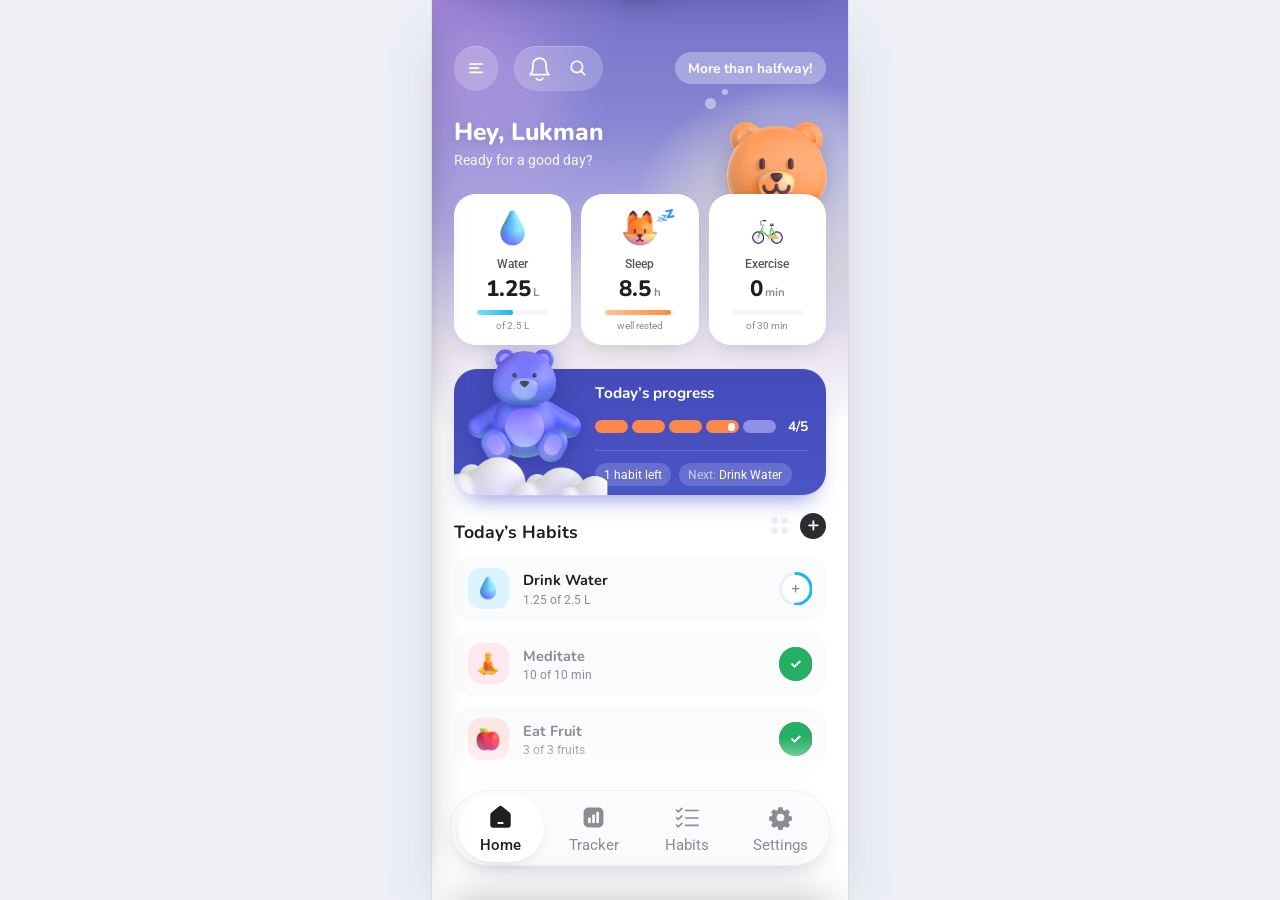
==== index.html @ b67305cb "Make the whole app functional with saved data - Persist habits, daily logs, sleep, chat and settings" ====
<!doctype html>
<html lang="en">
<head>
<meta charset="utf-8">
<meta name="viewport" content="width=device-width, initial-scale=1, viewport-fit=cover">
<meta name="theme-color" content="#7372c8">
<title>Habie</title>
<link rel="icon" href="assets/3d/seedling.png">
<link rel="preconnect" href="https://fonts.googleapis.com">
<link rel="preconnect" href="https://fonts.gstatic.com" crossorigin>
<link href="https://fonts.googleapis.com/css2?family=Nunito:wght@500;600;700;800;900&family=Roboto:wght@400;500&display=swap" rel="stylesheet">
<link rel="stylesheet" href="styles.css">
</head>
<body>
<div class="app" id="app">
<div class="stage" id="stage">

  <!-- ===================== Home ===================== -->
  <section class="screen screen-home" data-route="home" aria-label="Home">
    <div class="scroll"><div class="content flow">
      <div class="hero-bg"><span class="blob b1"></span><span class="blob b2"></span><span class="blob b3"></span></div>
      <header class="topbar">
        <div class="topbar-left">
          <button class="glass-btn round" data-action="drawer" aria-label="Menu">
            <svg width="24" height="24" viewBox="0 0 24 24" stroke="#fff" stroke-width="2.2" stroke-linecap="round"><path d="M4 6.5h16M4 12h11M4 17.5h16"/></svg>
          </button>
          <div class="glass-btn duo">
            <button data-action="notifications" aria-label="Reminders">
              <svg width="30" height="32" viewBox="6 5.5 20 22.5" fill="none" stroke="#fff" stroke-width="1.6" stroke-linecap="round" stroke-linejoin="round"><path d="M7.5 22.5h17c-1.6-1.6-2.4-3.3-2.4-6.3v-2.7a6.1 6.1 0 0 0-12.2 0v2.7c0 3-.8 4.7-2.4 6.3zM13 26c.7 1 1.8 1.6 3 1.6s2.3-.6 3-1.6"/></svg>
              <span class="bell-dot" id="bell-dot"></span>
            </button>
            <button data-action="search" aria-label="Search habits">
              <svg width="26" height="26" viewBox="0 0 28 28" fill="none" stroke="#fff" stroke-width="2.3" stroke-linecap="round"><circle cx="12.5" cy="12.5" r="8"/><path d="m18.5 18.5 5 5"/></svg>
            </button>
          </div>
        </div>
        <a class="bubble" href="#chat" id="home-bubble">Let’s start small!</a>
      </header>
      <a class="home-buddy" href="#chat" aria-label="Chat with your buddy"><span class="bubble-dot d1"></span><span class="bubble-dot d2"></span><img data-buddy-img src="assets/3d/bear-orange.png" alt=""></a>
      <div class="greet-wrap reveal">
        <h2 class="greet" id="greet">Hey, Lukman</h2>
        <p class="greet-sub" id="greet-sub">Ready for a good day?</p>
      </div>

      <div class="stats reveal">
        <button class="stat" data-action="open-water">
          <img class="st-ic" src="assets/3d/droplet.png" alt="">
          <span class="st-l">Water</span>
          <span class="st-v"><b id="st-water">0</b><small>L</small></span>
          <span class="st-meter"><i id="st-water-bar"></i></span>
          <span class="st-u" id="st-water-goal">of 2.5 L</span>
        </button>
        <button class="stat" data-action="sleep">
          <img class="st-ic" src="assets/3d/fox.png" alt=""><img class="st-zzz" src="assets/3d/zzz.png" alt="">
          <span class="st-l">Sleep</span>
          <span class="st-v"><b id="st-sleep">0</b><small>h</small></span>
          <span class="st-meter sleep"><i id="st-sleep-bar"></i></span>
          <span class="st-u" id="st-sleep-sub">last night</span>
        </button>
        <button class="stat" data-action="open-workout">
          <img class="st-ic bike" src="assets/3d/bicycle-green.png" alt="">
          <span class="st-l">Exercise</span>
          <span class="st-v"><b id="st-ex">0</b><small>min</small></span>
          <span class="st-meter ex"><i id="st-ex-bar"></i></span>
          <span class="st-u" id="st-ex-sub">of 30 min</span>
        </button>
      </div>

      <a class="progress-card reveal" href="#habits">
        <span class="pc-art"><img class="pc-bear" src="assets/3d/bear-purple.png" alt=""><img class="pc-cloud c1" src="assets/3d/cloud.png" alt=""><img class="pc-cloud c2" src="assets/3d/cloud.png" alt=""><img class="pc-cloud c3" src="assets/3d/cloud.png" alt=""></span>
        <span class="pc-body">
          <span class="pc-title">Today’s progress</span>
          <span class="pc-bar" id="pc-bar"></span>
          <span class="pc-line"></span>
          <span class="pc-chips"><span id="pc-left"></span><span id="pc-next"></span></span>
        </span>
      </a>

      <div class="sec-row reveal">
        <h3 class="sec">Today’s Habits</h3>
        <div class="sec-actions">
          <a class="grid-ic" href="#habits" aria-label="All habits"><i></i><i></i><i></i><i></i></a>
          <a class="plus-ic" href="#new" aria-label="New habit"><svg width="14" height="14" viewBox="0 0 14 14" stroke="#fff" stroke-width="2.4" stroke-linecap="round"><path d="M7 1.5v11M1.5 7h11"/></svg></a>
        </div>
      </div>
      <div class="home-list" id="home-list"></div>
    </div></div>
    <div class="fade-bottom"></div>
  </section>

  <!-- ===================== Tracker ===================== -->
  <section class="screen screen-tracker" data-route="tracker" aria-label="Tracker">
    <div class="scroll"><div class="content flow">
      <div class="hero-bg"><span class="blob b1"></span><span class="blob b2"></span></div>
      <header class="topbar">
        <h2 class="top-title">My Habits Tracker</h2>
        <div class="glass-btn duo">
          <button data-action="sort" aria-label="Change sort order"><svg width="28" height="28" viewBox="0 0 28 28" fill="none" stroke="#fff" stroke-width="2" stroke-linecap="round" stroke-linejoin="round"><path d="M3 7h18M3 13h12M3 19h8M15.5 19.5l3 3 6-6.5"/></svg></button>
          <button data-action="share" aria-label="Share progress"><svg width="26" height="26" viewBox="0 0 26 26" fill="none" stroke="#fff" stroke-width="2"><circle cx="19" cy="5.5" r="3"/><circle cx="6.5" cy="13" r="3"/><circle cx="19" cy="20.5" r="3"/><path d="m9.2 11.5 7.1-4.4M9.2 14.5l7.1 4.4"/></svg></button>
        </div>
      </header>

      <div class="card streak-card reveal">
        <span class="arc a1"></span><span class="arc a2"></span>
        <span class="sk-glow"></span>
        <img class="sk-fire" src="assets/3d/fire-pink.png" alt="">
        <img class="sk-bear" src="assets/3d/bear-purple.png" alt="">
        <div class="sk-title" id="sk-title"></div>
        <div class="sk-sub" id="sk-sub"></div>
        <div class="sk-week" id="sk-week"></div>
        <div class="sk-foot" id="sk-foot"></div>
      </div>

      <div class="minis reveal">
        <button class="card mini" data-action="sleep">
          <span class="mini-t">Sleep time <svg width="10" height="16" viewBox="0 0 10 16" fill="none" stroke="currentColor" stroke-width="1.8" stroke-linecap="round" stroke-linejoin="round"><path d="m2.5 2.5 5 5.5-5 5.5"/></svg></span>
          <span class="bars" id="sleep-bars"></span>
          <span class="mini-s" id="sleep-avg"></span>
        </button>
        <a class="card mini" href="#habits">
          <span class="grid-ic"><i></i><i></i><i></i><i></i></span>
          <span class="ring-wrap">
            <svg class="ring" width="84" height="84" viewBox="0 0 84 84"><circle cx="42" cy="42" r="35" fill="none" class="ring-track" stroke-width="8"/><circle id="wk-ring" cx="42" cy="42" r="35" fill="none" stroke="#22ae63" stroke-width="8" stroke-linecap="round" stroke-dasharray="0 220" transform="rotate(-90 42 42)"/></svg>
            <b id="wk-pct">0%</b>
          </span>
          <span class="mini-t2">This week</span>
          <span class="mini-s" id="wk-sub"></span>
        </a>
      </div>

      <div class="sec-row reveal"><h3 class="sec">Last 7 days</h3><span class="see" id="tr-sort-label"></span></div>
      <div class="tr-list" id="tr-list"></div>
    </div></div>
    <div class="fade-bottom"></div>
  </section>

  <!-- ===================== Habits ===================== -->
  <section class="screen screen-habits" data-route="habits" aria-label="Habits">
    <div class="scroll"><div class="content flow">
      <div class="hero-bg"><span class="blob b1"></span><span class="blob b2"></span></div>
      <header class="topbar">
        <div><h2 class="top-title">My Habits</h2><p class="top-sub" id="habits-date"></p></div>
        <a class="glass-btn round" href="#new" aria-label="New habit"><svg width="22" height="22" viewBox="0 0 22 22" stroke="#fff" stroke-width="2.6" stroke-linecap="round"><path d="M11 3v16M3 11h16"/></svg></a>
      </header>
      <div class="week-strip reveal" id="week-strip"></div>

      <div class="card garden reveal">
        <div class="garden-ring-wrap">
          <span class="garden-glow"></span>
          <svg id="garden-ring" viewBox="0 0 300 300" width="300" height="300" aria-hidden="true"></svg>
          <div id="garden-orbit" class="garden-orbit"></div>
          <img id="garden-plant" class="garden-plant" src="assets/3d/potted-plant.png" alt="Your habit garden">
        </div>
        <div class="garden-info">
          <span class="garden-label"><img src="assets/3d/sparkles.png" alt="">Habit garden</span>
          <div class="garden-count" id="garden-count"></div>
          <p class="garden-msg" id="garden-msg"></p>
          <button class="garden-link" id="back-today" data-action="back-today" hidden>Back to today</button>
          <a class="garden-link" id="garden-insights" href="#tracker">See insights <svg width="8" height="12" viewBox="0 0 8 12" fill="none" stroke="currentColor" stroke-width="2" stroke-linecap="round" stroke-linejoin="round"><path d="m2 2 4 4-4 4"/></svg></a>
        </div>
      </div>

      <div class="filters reveal">
        <button class="filter on" data-filter="all"><img src="assets/3d/sparkles.png" alt="">All</button>
        <button class="filter" data-filter="morning"><img src="assets/3d/sunrise.png" alt="">Morning</button>
        <button class="filter" data-filter="afternoon"><img src="assets/3d/sun.png" alt="">Afternoon</button>
        <button class="filter" data-filter="evening"><img src="assets/3d/crescent-moon.png" alt="">Evening</button>
      </div>
      <div class="habit-grid" id="habit-grid"></div>
    </div></div>
    <div class="fade-bottom"></div>
  </section>

  <!-- ===================== Settings ===================== -->
  <section class="screen screen-settings" data-route="settings" aria-label="Settings">
    <div class="scroll"><div class="content flow">
      <div class="hero-bg"><span class="blob b1"></span><span class="blob b2"></span></div>
      <header class="topbar">
        <h2 class="top-title">Settings</h2>
        <button class="glass-btn round" data-action="invite" aria-label="Share Habie"><svg width="24" height="24" viewBox="0 0 26 26" fill="none" stroke="#fff" stroke-width="2"><circle cx="19" cy="5.5" r="3"/><circle cx="6.5" cy="13" r="3"/><circle cx="19" cy="20.5" r="3"/><path d="m9.2 11.5 7.1-4.4M9.2 14.5l7.1 4.4"/></svg></button>
      </header>

      <div class="card profile reveal">
        <div class="avatar">
          <svg class="avatar-ring" width="132" height="132" viewBox="0 0 132 132"><circle cx="66" cy="66" r="60" fill="none" class="ring-track" stroke-width="7"/><circle id="xp-ring" cx="66" cy="66" r="60" fill="none" stroke="url(#xpG)" stroke-width="7" stroke-linecap="round" stroke-dasharray="0 377" transform="rotate(-90 66 66)"/><defs><linearGradient id="xpG" x1="0" y1="0" x2="1" y2="1"><stop offset="0" class="xp-stop1"/><stop offset="1" class="xp-stop2"/></linearGradient></defs></svg>
          <span class="avatar-bg"><img src="assets/3d/man.png" alt=""></span>
          <span class="lvl" id="p-level">Lv 1</span>
        </div>
        <div class="p-info">
          <label class="p-name-wrap"><input id="p-name" class="p-name" maxlength="16" aria-label="Your name"><svg width="16" height="16" viewBox="0 0 24 24" fill="none" stroke="currentColor" stroke-width="2.2" stroke-linecap="round" stroke-linejoin="round"><path d="M4 20h4L19 9l-4-4L4 16z"/></svg></label>
          <p class="p-title"><img src="assets/3d/crown.png" alt=""><span id="p-title">Habit Hero</span></p>
          <div class="xp"><i id="xp-bar"></i></div>
          <span class="xp-l"><img src="assets/3d/glowing-star.png" alt=""><span id="xp-label"></span></span>
        </div>
        <div class="p-stats">
          <div><img src="assets/3d/fire.png" alt=""><b id="p-streak">0</b><span>Day streak</span></div>
          <div><img src="assets/3d/check-mark-button.png" alt=""><b id="p-done">0</b><span>Habits done</span></div>
          <div><img src="assets/3d/trophy.png" alt=""><b id="p-badges">0</b><span>Badges</span></div>
        </div>
      </div>

      <div class="sec-row reveal"><h3 class="sec">Badges</h3><span class="see" id="badge-count"></span></div>
      <div class="badges reveal" id="badges"></div>

      <div class="sec-row reveal"><h3 class="sec">Your buddy</h3><span class="see buddy-name" data-buddy-name>Nino</span></div>
      <div class="buddies reveal" id="buddies"></div>

      <h3 class="sec reveal">Preferences</h3>
      <div class="prefs reveal">
        <div class="pref"><span class="pref-ic" style="--pc:#fb8c3c"><img src="assets/3d/alarm-clock.png" alt=""></span><b>Reminders</b><span id="pref-reminders-sub">Off</span><button class="switch" data-setting="reminders" aria-label="Reminders"></button></div>
        <div class="pref"><span class="pref-ic" style="--pc:#18b7f2"><img src="assets/3d/speaker-high-volume.png" alt=""></span><b>Sounds</b><span>Little chimes</span><button class="switch" data-setting="sounds" aria-label="Sounds"></button></div>
        <div class="pref"><span class="pref-ic" style="--pc:#7b6cf6"><img src="assets/3d/crescent-moon.png" alt=""></span><b>Dark mode</b><span id="pref-dark-sub">Off</span><button class="switch" data-setting="dark" aria-label="Dark mode"></button></div>
        <div class="pref"><span class="pref-ic" style="--pc:#e9b200"><img src="assets/3d/high-voltage.png" alt=""></span><b>Focus mode</b><span>Hide finished</span><button class="switch" data-setting="focus" aria-label="Focus mode"></button></div>
        <div class="pref wide">
          <span class="pref-ic" style="--pc:#f0679b"><img src="assets/3d/artist-palette.png" alt=""></span><b>Theme</b><span id="pref-theme-sub">Lavender</span>
          <div class="theme-sw">
            <button data-accent-pick="lavender" style="--sw:linear-gradient(135deg,#8f8fec,#4c55c6)" aria-label="Lavender"></button>
            <button data-accent-pick="peach" style="--sw:linear-gradient(135deg,#ffb37a,#f26b3a)" aria-label="Peach"></button>
            <button data-accent-pick="mint" style="--sw:linear-gradient(135deg,#7fe0a8,#1f9d63)" aria-label="Mint"></button>
            <button data-accent-pick="rose" style="--sw:linear-gradient(135deg,#ff9cc0,#e0508a)" aria-label="Rose"></button>
          </div>
        </div>
      </div>

      <div class="card list reveal">
        <button class="row" data-action="privacy"><span class="pref-ic" style="--pc:#22ae63"><img src="assets/3d/shield.png" alt=""></span><b>Your data</b><span class="row-v">Export · Reset</span><svg width="9" height="14" viewBox="0 0 10 16" fill="none" stroke="currentColor" stroke-width="2" stroke-linecap="round" stroke-linejoin="round"><path d="m2.5 2.5 5 5.5-5 5.5"/></svg></button>
        <button class="row" data-action="invite"><span class="pref-ic" style="--pc:#f0679b"><img src="assets/3d/wrapped-gift.png" alt=""></span><b>Invite friends</b><span class="row-v tag">Grow together</span><svg width="9" height="14" viewBox="0 0 10 16" fill="none" stroke="currentColor" stroke-width="2" stroke-linecap="round" stroke-linejoin="round"><path d="m2.5 2.5 5 5.5-5 5.5"/></svg></button>
        <a class="row" href="#chat"><span class="pref-ic" style="--pc:#fb8c3c"><img src="assets/3d/speech-balloon.png" alt=""></span><b>Talk to <span data-buddy-name>Nino</span></b><span class="row-v"></span><svg width="9" height="14" viewBox="0 0 10 16" fill="none" stroke="currentColor" stroke-width="2" stroke-linecap="round" stroke-linejoin="round"><path d="m2.5 2.5 5 5.5-5 5.5"/></svg></a>
      </div>
      <p class="foot"><img src="assets/3d/seedling.png" alt="">Habie 1.0 · one small habit at a time</p>
    </div></div>
    <div class="fade-bottom"></div>
  </section>

  <!-- ===================== Habit detail ===================== -->
  <section class="screen screen-habit" data-route="habit" aria-label="Habit details">
    <div class="scroll"><div class="content flow">
      <div class="d-header"><span class="d-bubble b1"></span><span class="d-bubble b2"></span><span class="d-bubble b3"></span></div>
      <header class="topbar">
        <a class="glass-btn round" href="#back" data-action="back" aria-label="Back"><svg width="22" height="22" viewBox="0 0 24 24" fill="none" stroke="#fff" stroke-width="2.4" stroke-linecap="round" stroke-linejoin="round"><path d="M15 5l-7 7 7 7"/></svg></a>
        <button class="glass-btn round" data-action="habit-menu" aria-label="Habit options"><svg width="22" height="22" viewBox="0 0 24 24" fill="#fff"><circle cx="5" cy="12" r="2.2"/><circle cx="12" cy="12" r="2.2"/><circle cx="19" cy="12" r="2.2"/></svg></button>
      </header>

      <div class="tank reveal" id="tank">
        <div class="tank-wave" id="d-wave"><span class="wave w1"></span><span class="wave w2"></span></div>
        <span class="rise r1"></span><span class="rise r2"></span><span class="rise r3"></span>
        <img class="tank-icon" id="d-icon" src="assets/3d/droplet.png" alt="">
        <span class="tank-pct" id="d-pct">0%</span>
      </div>
      <h1 class="d-name reveal" id="d-name"></h1>
      <div class="d-meta reveal"><span class="pill" id="d-time"></span><span class="pill" id="d-streak-pill"></span></div>

      <div class="card d-today reveal">
        <div class="card-head"><h3>Today</h3><span id="d-count"></span></div>
        <div class="units" id="d-units"></div>
        <div class="amounts" id="d-amounts"></div>
        <button class="d-log" id="d-log" data-action="log"></button>
      </div>

      <div class="d-stats reveal">
        <div class="stat-tile"><img src="assets/3d/fire.png" alt=""><b id="d-streak">0</b><span>day streak</span></div>
        <div class="stat-tile"><img src="assets/3d/trophy.png" alt=""><b id="d-best">0</b><span>best streak</span></div>
        <div class="stat-tile"><img src="assets/3d/chart-increasing.png" alt=""><b id="d-rate">0%</b><span>last 30 days</span></div>
      </div>

      <div class="card d-heat-card reveal">
        <div class="card-head"><h3 id="d-heat-title">History</h3><span class="legend">Less<i class="lv0"></i><i class="lv1"></i><i class="lv2"></i><i class="lv3"></i>More</span></div>
        <div class="heat-days"><span>M</span><span>T</span><span>W</span><span>T</span><span>F</span><span>S</span><span>S</span></div>
        <div class="heat" id="d-heat"></div>
      </div>

      <div class="card d-remind reveal">
        <span class="n-remind-ic"><img src="assets/3d/alarm-clock.png" alt=""></span>
        <div><b>Reminder</b><label class="time-field"><input type="time" id="d-remind-time" aria-label="Reminder time"></label></div>
        <button class="switch" id="d-remind-switch" data-action="detail-remind" aria-label="Reminder"></button>
      </div>

      <a class="buddy-card reveal" href="#chat">
        <p id="d-buddy-msg">You're great! Keep going, you're almost there!</p>
        <span class="buddy-btn"><img src="assets/3d/speech-balloon.png" alt="">Chat with <span data-buddy-name>Nino</span></span>
        <img class="buddy-cloud" src="assets/3d/cloud.png" alt="">
        <img class="buddy-pet" data-buddy-img src="assets/3d/bear-orange.png" alt="">
      </a>
    </div></div>
  </section>

  <!-- ===================== New / edit habit ===================== -->
  <section class="screen screen-new" data-route="new" aria-label="Habit editor">
    <div class="scroll"><div class="content flow">
      <div class="soft-header"></div>
      <header class="topbar">
        <a class="glass-btn round light" href="#back" data-action="back" aria-label="Close"><svg width="20" height="20" viewBox="0 0 20 20" stroke="currentColor" stroke-width="2.4" stroke-linecap="round"><path d="M4 4l12 12M16 4 4 16"/></svg></a>
        <h2 class="top-title dark" id="n-title">New Habit</h2>
        <span class="topbar-spacer"></span>
      </header>

      <div class="card n-preview reveal">
        <span class="n-blob"><img id="n-preview-icon" src="assets/3d/running-shoe.png" alt=""></span>
        <div class="n-preview-text">
          <input id="n-name" class="n-name" placeholder="Name your habit" maxlength="22" aria-label="Habit name">
          <p class="n-meta" id="n-preview-meta"></p>
        </div>
        <svg class="n-edit" width="22" height="22" viewBox="0 0 24 24" fill="none" stroke="currentColor" stroke-width="2" stroke-linecap="round" stroke-linejoin="round"><path d="M4 20h4L19 9l-4-4L4 16z"/></svg>
      </div>
      <div class="n-ideas reveal" id="n-ideas"></div>

      <h3 class="sec reveal">Pick an icon</h3>
      <div class="n-icons reveal" id="n-icons"></div>

      <h3 class="sec reveal">Colour</h3>
      <div class="n-colors reveal" id="n-colors"></div>

      <h3 class="sec reveal">Time of day</h3>
      <div class="n-times reveal" id="n-times">
        <button class="time-opt" data-time="morning"><img src="assets/3d/sunrise.png" alt=""><span>Morning</span></button>
        <button class="time-opt" data-time="afternoon"><img src="assets/3d/sun.png" alt=""><span>Afternoon</span></button>
        <button class="time-opt" data-time="evening"><img src="assets/3d/crescent-moon.png" alt=""><span>Evening</span></button>
      </div>

      <h3 class="sec reveal">Repeat</h3>
      <div class="n-days reveal" id="n-days"></div>

      <h3 class="sec reveal">Daily goal</h3>
      <div class="card n-goal reveal">
        <button class="step" data-step="-1" aria-label="Less"><svg width="20" height="20" viewBox="0 0 20 20" stroke="currentColor" stroke-width="2.6" stroke-linecap="round"><path d="M4 10h12"/></svg></button>
        <div class="goal-mid"><b id="n-goal"></b><span class="goal-pips" id="n-goal-pips"></span></div>
        <button class="step" data-step="1" aria-label="More"><svg width="20" height="20" viewBox="0 0 20 20" stroke="currentColor" stroke-width="2.6" stroke-linecap="round"><path d="M10 4v12M4 10h12"/></svg></button>
      </div>

      <div class="card n-remind reveal">
        <span class="n-remind-ic"><img src="assets/3d/alarm-clock.png" alt=""></span>
        <div><b>Reminder</b><label class="time-field"><input type="time" id="n-remind-time" value="08:00" aria-label="Reminder time"></label></div>
        <button class="switch" id="n-remind-switch" data-action="draft-remind" aria-label="Reminder"></button>
      </div>
      <button class="n-delete" id="n-delete" data-action="delete-habit" hidden><img src="assets/3d/wastebasket.png" alt="">Delete this habit</button>
    </div></div>
    <div class="fade-bottom"></div>
    <button class="cta" id="n-save" data-action="save-habit"><img src="assets/3d/seedling.png" alt=""><span id="n-save-label">Plant this habit</span></button>
  </section>

  <!-- ===================== Chat ===================== -->
  <section class="screen screen-chat" data-route="chat" aria-label="Chat">
    <div class="chat-top-tint"></div>
    <div class="chat-bottom-tint"></div>
    <header class="chat-top">
      <a class="glass-btn round light" href="#back" data-action="back" aria-label="Back"><svg width="22" height="22" viewBox="0 0 24 24" fill="none" stroke="currentColor" stroke-width="2.4" stroke-linecap="round" stroke-linejoin="round"><path d="M15 5l-7 7 7 7"/></svg></a>
      <div class="chat-who"><span class="chat-ava"><img data-buddy-img src="assets/3d/bear-orange.png" alt=""></span><div><b data-buddy-name>Nino</b><span><i></i>Your habit buddy</span></div></div>
      <button class="glass-btn round light" data-action="clear-chat" aria-label="New conversation"><svg width="22" height="22" viewBox="0 0 24 24" fill="none" stroke="currentColor" stroke-width="2.2" stroke-linecap="round" stroke-linejoin="round"><path d="M4 12a8 8 0 1 0 2.3-5.6M4 4v4h4"/></svg></button>
    </header>
    <div class="scroll chat-scroll"><div class="content chat-content">
      <div class="chat-hero">
        <div class="hero-art">
          <div class="hero-halftone"></div>
          <div class="hero-glow"></div>
          <div class="tcard tc-left"><img src="assets/3d/bicycle.png" alt=""></div>
          <div class="tcard tc-mid"><img src="assets/3d/open-book.png" alt=""></div>
          <div class="tcard tc-right"><img src="assets/3d/apple.png" alt=""></div>
          <span class="tdot" style="left:205px;top:150px;width:14px;height:14px"></span>
          <span class="tdot" style="left:196px;top:170px;width:9px;height:9px"></span>
          <span class="tdot" style="left:240px;top:140px;width:9px;height:9px"></span>
          <span class="tdot" style="left:335px;top:142px;width:12px;height:12px"></span>
          <span class="tdot" style="left:346px;top:160px;width:9px;height:9px"></span>
          <svg class="spark s1" width="14" height="14" viewBox="0 0 20 20"><path d="M10 0c1 6 4 9 10 10-6 1-9 4-10 10-1-6-4-9-10-10 6-1 9-4 10-10z" fill="#f8b84e"/></svg>
          <svg class="spark s2" width="18" height="18" viewBox="0 0 20 20"><path d="M10 0c1 6 4 9 10 10-6 1-9 4-10 10-1-6-4-9-10-10 6-1 9-4 10-10z" fill="#f8b84e"/></svg>
          <svg class="spark s3" width="18" height="18" viewBox="0 0 20 20"><path d="M10 0c1 6 4 9 10 10-6 1-9 4-10 10-1-6-4-9-10-10 6-1 9-4 10-10z" fill="#f8b84e"/></svg>
          <svg class="spark s4" width="10" height="10" viewBox="0 0 20 20"><path d="M10 0c1 6 4 9 10 10-6 1-9 4-10 10-1-6-4-9-10-10 6-1 9-4 10-10z" fill="#f8b84e"/></svg>
          <img class="hero-bear" data-buddy-img src="assets/3d/bear-orange.png" alt="">
        </div>
        <h1 class="chat-title">Hello, How<br>can I help you?</h1>
        <p class="chat-sub">Your little buddy for better<br>and a happier you</p>
      </div>
      <div class="msgs" id="msgs" aria-live="polite"></div>
    </div></div>
    <div class="chat-dock">
      <div class="chips" id="chat-chips">
        <button class="chip" data-say="tips"><span class="chip-ic"><img src="assets/3d/bulb.png" alt=""></span>Habit Tips</button>
        <button class="chip" data-say="goals"><span class="chip-ic"><img src="assets/3d/bullseye.png" alt=""></span>Set-up goals</button>
        <button class="chip" data-say="schedule"><span class="chip-ic"><img src="assets/3d/calendar.png" alt=""></span>Schedule</button>
        <button class="chip" data-say="progress"><span class="chip-ic"><img src="assets/3d/chart-increasing.png" alt=""></span>My progress</button>
      </div>
      <form class="ask" id="ask">
        <textarea id="ask-input" rows="2" placeholder="Ask anything ..." aria-label="Message"></textarea>
        <label class="ask-btn ask-clip" aria-label="Attach a photo"><input type="file" accept="image/*" data-attach hidden>
          <svg width="27" height="27" viewBox="0 0 24 24" fill="none" stroke="currentColor" stroke-width="1.7" stroke-linecap="round" stroke-linejoin="round"><path d="M20.5 11.5 12.4 19.6a5.2 5.2 0 0 1-7.4-7.4l8.6-8.6a3.5 3.5 0 0 1 4.9 4.9l-8.6 8.6a1.7 1.7 0 0 1-2.5-2.5l7.9-7.9"/></svg></label>
        <label class="ask-btn ask-cam" aria-label="Take a photo"><input type="file" accept="image/*" capture="environment" data-attach hidden>
          <svg width="27" height="27" viewBox="0 0 24 24" fill="none" stroke="currentColor" stroke-width="1.6" stroke-linejoin="round"><path d="M4 8.2c0-.9.7-1.6 1.6-1.6h2.1l1.4-2h5.8l1.4 2h2.1c.9 0 1.6.7 1.6 1.6v9.2c0 .9-.7 1.6-1.6 1.6H5.6c-.9 0-1.6-.7-1.6-1.6z"/><circle cx="12" cy="12.6" r="3.2"/></svg></label>
        <button class="ask-send" type="submit" aria-label="Send">
          <svg width="26" height="26" viewBox="0 0 26 26" fill="none" stroke="#fff" stroke-width="2.4" stroke-linecap="round" stroke-linejoin="round"><path d="M13 21V5M6 12l7-7 7 7"/></svg>
        </button>
      </form>
    </div>
  </section>

  <!-- ===================== Shared chrome ===================== -->
  <nav class="tabbar" aria-label="Main">
    <span class="tab-ind" aria-hidden="true"></span>
    <a class="tab" href="#home"><svg width="30" height="30" viewBox="0 0 30 30"><path d="M3.5 13.2c0-1.1.5-2.1 1.3-2.8l8-6.6a3.4 3.4 0 0 1 4.4 0l8 6.6c.8.7 1.3 1.7 1.3 2.8v11.3c0 1.7-1.3 3-3 3h-17c-1.7 0-3-1.3-3-3z" fill="currentColor"/><rect x="11.5" y="21" width="7" height="2.2" rx="1.1" class="tab-cut"/></svg>Home</a>
    <a class="tab" href="#tracker"><svg width="30" height="30" viewBox="0 0 30 30"><rect x="3" y="3" width="24" height="24" rx="6" fill="currentColor"/><rect x="8.5" y="15" width="3.2" height="7" rx="1.2" class="tab-cut"/><rect x="13.4" y="11.5" width="3.2" height="10.5" rx="1.2" class="tab-cut"/><rect x="18.3" y="8" width="3.2" height="14" rx="1.2" class="tab-cut"/></svg>Tracker</a>
    <a class="tab" href="#habits"><svg width="32" height="30" viewBox="0 0 32 30" fill="none" stroke="currentColor" stroke-width="1.9" stroke-linecap="round" stroke-linejoin="round"><path d="m3 6 2.2 2.2L9.5 4M3 15l2.2 2.2L9.5 13M3 24l2.2 2.2L9.5 22M14 6.5h15M14 15.5h15M14 24.5h15"/></svg>Habits</a>
    <a class="tab" href="#settings"><svg width="30" height="30" viewBox="0 0 30 30"><path fill="currentColor" fill-rule="evenodd" d="M12.6 2.5h4.8l.8 3.3 1.9.9 2.9-1.8 3.4 3.4-1.8 2.9.8 1.9 3.3.8v4.8l-3.3.8-.8 1.9 1.8 2.9-3.4 3.4-2.9-1.8-1.9.8-.8 3.3h-4.8l-.8-3.3-1.9-.8-2.9 1.8-3.4-3.4 1.8-2.9-.8-1.9-3.3-.8v-4.8l3.3-.8.8-1.9-1.8-2.9 3.4-3.4 2.9 1.8 1.9-.9zM15 10.4a4.6 4.6 0 1 0 0 9.2 4.6 4.6 0 0 0 0-9.2z"/></svg>Settings</a>
  </nav>

  <div class="scrim" id="scrim" data-action="close-overlays"></div>

  <aside class="drawer" id="drawer" aria-label="Menu">
    <div class="drawer-head">
      <span class="drawer-ava"><img src="assets/3d/man.png" alt=""></span>
      <div><b id="dr-name">Lukman</b><span id="dr-level">Level 1</span></div>
    </div>
    <nav class="drawer-nav">
      <a href="#home"><img src="assets/3d/house.png" alt="">Today</a>
      <a href="#tracker"><img src="assets/3d/bar-chart.png" alt="">Insights</a>
      <a href="#habits"><img src="assets/3d/potted-plant.png" alt="">My habits</a>
      <a href="#new"><img src="assets/3d/seedling.png" alt="">New habit</a>
      <a href="#chat"><img data-buddy-img src="assets/3d/bear-orange.png" alt="">Chat with <span data-buddy-name>Nino</span></a>
      <a href="#settings"><img src="assets/3d/gear.png" alt="">Settings</a>
    </nav>
    <div class="drawer-quote"><img src="assets/3d/sparkles.png" alt=""><p id="dr-quote"></p></div>
  </aside>

  <div class="search" id="search" role="dialog" aria-label="Search habits">
    <div class="search-bar">
      <svg width="24" height="24" viewBox="0 0 28 28" fill="none" stroke="currentColor" stroke-width="2.3" stroke-linecap="round"><circle cx="12.5" cy="12.5" r="8"/><path d="m18.5 18.5 5 5"/></svg>
      <input id="search-input" placeholder="Search your habits" autocomplete="off" aria-label="Search">
      <button data-action="close-overlays" class="search-cancel">Cancel</button>
    </div>
    <div class="search-results" id="search-results"></div>
  </div>

  <div class="sheet" id="sheet" role="dialog" aria-modal="true"><span class="grabber"></span><div class="sheet-body" id="sheet-body"></div></div>

  <div class="modal" id="modal" role="dialog" aria-modal="true"><div class="modal-card" id="modal-card"></div></div>

  <div class="fx" aria-hidden="true"></div>
  <div class="toast" role="status"><img id="toast-img" src="assets/3d/party-popper.png" alt=""><span class="toast-text"></span></div>
</div>
</div>
<script src="app.js"></script>
</body>
</html>
---- styles.css ----
/* Habie — mobile app UI.
   Screens are authored in design pixels on a 541px-wide canvas; app.js zooms the
   stage so that canvas fills the app column (full width on phones).
   Colours come from tokens so dark mode and the accent themes apply everywhere. */

/* =====================================================================
   Tokens
   ===================================================================== */
:root {
  --body: #eef0f6;
  --page: #ffffff;
  --surface: #ffffff;
  --surface-2: #f5f6f9;
  --surface-3: #f9fbfc;
  --ink: #1e1e24;
  --ink-2: #55555c;
  --muted: #8b8b93;
  --faint: #b4b4bc;
  --line: #eff0f3;
  --ring-off: #eceef3;
  --shadow: 0 14px 30px -20px rgba(80,70,150,.35);
  --shadow-lg: 0 24px 48px -24px rgba(60,50,130,.45);
  --tab-bg: rgba(249,251,252,.9);
  --scrim: rgba(24,22,48,.32);
  --dark-btn: #1e1e24;

  /* accent: lavender */
  --a: #4c55c6; --a-deep: #444ab9; --a-soft: #8f8fec; --a-ink: #4c55c6;
  --h1: #7372c8; --h2: #8786d4; --h3: #b6b0e3; --h4: #e7e1ef; --hglow: #a487d8; --hsun: rgba(250,248,205,.9);
}
:root[data-accent="peach"] { --a: #f26b3a; --a-deep: #e25a2c; --a-soft: #ffb37a; --a-ink: #e25a2c; --h1: #f48a5c; --h2: #f79f72; --h3: #fbc9a6; --h4: #fde8da; --hglow: #f2779a; --hsun: rgba(255,240,200,.9); }
:root[data-accent="mint"]  { --a: #1f9d63; --a-deep: #19895a; --a-soft: #7fe0a8; --a-ink: #1b8c58; --h1: #3aae84; --h2: #57c098; --h3: #a6e2c7; --h4: #e1f5ec; --hglow: #3a9fc0; --hsun: rgba(240,255,210,.9); }
:root[data-accent="rose"]  { --a: #e0508a; --a-deep: #cc4279; --a-soft: #ff9cc0; --a-ink: #cc4279; --h1: #e46c9e; --h2: #eb86b0; --h3: #f6c0d6; --h4: #fde6ef; --hglow: #ad7be2; --hsun: rgba(255,236,220,.9); }

:root[data-mode="dark"] {
  --body: #08080c;
  --page: #13131b;
  --surface: #1c1c27;
  --surface-2: #262634;
  --surface-3: #20202c;
  --ink: #f2f2f8;
  --ink-2: #c6c6d2;
  --muted: #8f8fa4;
  --faint: #5d5d72;
  --line: #2a2a39;
  --ring-off: #2c2c3c;
  --shadow: 0 16px 30px -18px rgba(0,0,0,.75);
  --shadow-lg: 0 26px 50px -22px rgba(0,0,0,.85);
  --tab-bg: rgba(30,30,42,.9);
  --scrim: rgba(0,0,0,.5);
  --dark-btn: #f2f2f8;
  --a-ink: var(--a-soft);
  --h4: color-mix(in srgb, var(--h3) 18%, var(--page));
  --hsun: rgba(255,240,200,.18);
}

/* =====================================================================
   Base
   ===================================================================== */
* { box-sizing: border-box; margin: 0; padding: 0; }
html, body { height: 100%; }
body {
  background: var(--body);
  font-family: "Nunito", system-ui, sans-serif;
  color: var(--ink);
  -webkit-font-smoothing: antialiased;
  overflow: hidden;
  transition: background .4s;
}
button, input, textarea { font: inherit; color: inherit; }
button { border: 0; background: none; cursor: pointer; -webkit-tap-highlight-color: transparent; }
a { color: inherit; text-decoration: none; -webkit-tap-highlight-color: transparent; }
img { display: block; user-select: none; -webkit-user-drag: none; }
::view-transition-old(root), ::view-transition-new(root) { animation: none; mix-blend-mode: normal; }

.app { position: relative; height: 100%; margin: 0 auto; overflow: hidden; background: var(--page); transition: background .4s; }
@media (min-width: 480px) { .app { box-shadow: 0 0 0 1px rgba(30,30,60,.05), 0 20px 60px -20px rgba(80,70,150,.3); } }
.stage { position: relative; width: 541px; height: 1172px; overflow: hidden; }

@keyframes bob { 0%, 100% { transform: translateY(0) } 50% { transform: translateY(-8px) } }
@keyframes sway { 0%, 100% { rotate: -2deg } 50% { rotate: 2deg } }
@keyframes drift { 0%, 100% { transform: translate(0, 0) scale(1) } 50% { transform: translate(30px, 24px) scale(1.12) } }
@keyframes flicker { 0%, 100% { transform: scale(1) rotate(0) } 30% { transform: scale(1.08, .95) rotate(-3deg) } 60% { transform: scale(.96, 1.06) rotate(2deg) } }
@keyframes popin { 0% { transform: scale(.4) } 60% { transform: scale(1.25) } 100% { transform: scale(1) } }
@keyframes ripple { from { box-shadow: 0 0 0 0 color-mix(in srgb, var(--hc, var(--a)) 45%, transparent) } to { box-shadow: 0 0 0 16px transparent } }
@keyframes grow { from { width: 0 } }
@keyframes rise-in { from { opacity: 0; transform: translateY(14px) scale(.96) } to { opacity: 1; transform: none } }
@keyframes pulse { 0%, 100% { box-shadow: 0 0 0 0 rgba(240,86,108,.45) } 50% { box-shadow: 0 0 0 8px rgba(240,86,108,0) } }
@keyframes typing { 0%, 60%, 100% { transform: translateY(0); opacity: .4 } 30% { transform: translateY(-6px); opacity: 1 } }
@keyframes spin { to { rotate: 360deg } }
@media (prefers-reduced-motion: reduce) { *, *::before, *::after { animation: none !important; transition: none !important; } }

/* =====================================================================
   Screens
   ===================================================================== */
.screen { position: absolute; inset: 0; overflow: hidden; background: var(--page); visibility: hidden; transition: background .4s; }
.screen.active { visibility: visible; }
.scroll { position: absolute; inset: 0; overflow-y: auto; overflow-x: hidden; scrollbar-width: none; overscroll-behavior: contain; }
.scroll::-webkit-scrollbar { display: none; }
.content { position: relative; width: 541px; min-height: 100%; }
.content.flow { padding: 0 28px 230px; }
.content.flow > :not(.hero-bg, .soft-header, .d-header) { position: relative; }

.hero-bg, .d-header, .soft-header { position: absolute; inset: 0 0 auto 0; pointer-events: none; overflow: hidden; }
.hero-bg {
  height: 560px;
  background:
    radial-gradient(70% 55% at 0% 0%, var(--hglow) 0%, transparent 70%),
    radial-gradient(55% 40% at 88% 48%, var(--hsun) 0%, transparent 72%),
    linear-gradient(180deg, var(--h1) 0%, var(--h2) 28%, var(--h3) 56%, var(--h4) 80%, var(--page) 100%);
  transform: translateY(calc(var(--sy, 0) * .35px));
  transition: background .5s;
}
.blob { position: absolute; border-radius: 50%; filter: blur(30px); opacity: .5; animation: drift 14s ease-in-out infinite; }
.blob.b1 { left: -60px; top: 40px; width: 240px; height: 240px; background: color-mix(in srgb, var(--hglow) 80%, #fff); }
.blob.b2 { right: -40px; top: 140px; width: 200px; height: 200px; background: color-mix(in srgb, var(--a-soft) 70%, #fff); animation-duration: 18s; animation-direction: reverse; }
.blob.b3 { left: 180px; top: 300px; width: 160px; height: 160px; background: var(--hsun); animation-duration: 11s; }
:root[data-mode="dark"] .blob { opacity: .22; }

.topbar { display: flex; align-items: center; justify-content: space-between; gap: 16px; padding-top: 60px; min-height: 118px; }
.topbar-left { display: flex; align-items: center; gap: 21px; }
.top-title { font-weight: 700; font-size: 31px; color: #fff; letter-spacing: .1px; }
.top-title.dark { color: var(--ink); font-size: 25px; }
.top-sub { margin-top: 4px; font-family: "Roboto"; font-size: 17px; color: rgba(255,255,255,.9); }
.topbar-spacer { width: 58px; }

.glass-btn {
  display: flex; align-items: center; justify-content: center; flex: none;
  background: rgba(255,255,255,.2); border-radius: 30px;
  box-shadow: inset 0 1px 0 rgba(255,255,255,.3);
  -webkit-backdrop-filter: blur(8px); backdrop-filter: blur(8px);
  transition: transform .2s, background .2s;
}
.glass-btn:active, .glass-btn > button:active { transform: scale(.92); }
.glass-btn.round { width: 58px; height: 58px; border-radius: 50%; }
.glass-btn.duo { height: 58px; padding: 0 10px; gap: 4px; }
.glass-btn.duo > button { position: relative; width: 46px; height: 46px; display: grid; place-items: center; border-radius: 50%; transition: transform .2s; }
.glass-btn.light { background: color-mix(in srgb, var(--surface) 78%, transparent); color: var(--ink); box-shadow: 0 6px 18px -10px rgba(80,70,150,.4), inset 0 0 0 1px color-mix(in srgb, var(--surface) 90%, transparent); }
.bell-dot { position: absolute; right: 9px; top: 7px; width: 12px; height: 12px; border-radius: 50%; background: #f2264b; transform: scale(0); transition: transform .35s cubic-bezier(.3,1.8,.5,1); }
.bell-dot.on { transform: scale(1); animation: pulse 2s infinite; }

.card { background: var(--surface); border-radius: 30px; border: 1.5px solid var(--line); box-shadow: var(--shadow); transition: background .4s, border-color .4s; }
.sec { margin: 32px 0 16px; font-weight: 700; font-size: 23px; color: var(--ink); }
.sec-row { display: flex; align-items: center; justify-content: space-between; }
.sec-row .sec { margin-bottom: 16px; }
.sec-actions { display: flex; align-items: center; gap: 16px; }
.see { font-family: "Roboto"; font-size: 15px; color: var(--muted); }
.grid-ic { display: grid; grid-template-columns: 9px 9px; gap: 4px; }
.grid-ic i { width: 9px; height: 9px; border-radius: 50%; background: var(--ring-off); transition: background .2s; }
a.grid-ic:hover i { background: var(--a-soft); }
.plus-ic { width: 34px; height: 34px; border-radius: 50%; background: #2c2c30; display: grid; place-items: center; transition: transform .25s cubic-bezier(.3,1.6,.5,1); }
:root[data-mode="dark"] .plus-ic { background: var(--a); }
.plus-ic:hover { transform: rotate(90deg); }
.ring-track { stroke: var(--ring-off); }

.fade-bottom {
  position: absolute; left: 0; right: 0; bottom: 0; height: 212px; pointer-events: none; z-index: 3;
  background: linear-gradient(180deg, color-mix(in srgb, var(--page) 0%, transparent) 0%, color-mix(in srgb, var(--page) 85%, transparent) 30%, var(--page) 42%);
}

.empty { display: flex; flex-direction: column; align-items: center; gap: 6px; padding: 30px 20px; border-radius: 30px; background: var(--surface-3); border: 2px dashed var(--line); text-align: center; grid-column: 1 / -1; }
.empty img { width: 74px; animation: bob 3s ease-in-out infinite; }
.empty b { font-weight: 800; font-size: 20px; }
.empty span { font-family: "Roboto"; font-size: 15px; color: var(--muted); }
.empty-btn { margin-top: 10px; padding: 10px 22px; border-radius: 22px; background: var(--a); color: #fff; font-weight: 700; font-size: 16px; }
.focus-note { display: flex; align-items: center; justify-content: center; gap: 8px; padding: 12px; font-family: "Roboto"; font-size: 15px; color: var(--muted); }
.focus-note img { width: 22px; }
.focus-note.wide { grid-column: 1 / -1; }

/* =====================================================================
   Tab bar
   ===================================================================== */
.tabbar {
  position: absolute; left: 23px; bottom: 44px; z-index: 5; width: 496px; height: 99px; border-radius: 50px;
  background: var(--tab-bg); border: 1.5px solid var(--line);
  -webkit-backdrop-filter: blur(16px); backdrop-filter: blur(16px);
  display: grid; grid-template-columns: repeat(4, 1fr); align-items: center; padding: 0 4px;
  box-shadow: 0 14px 30px -16px rgba(60,60,110,.35);
  transition: transform .45s cubic-bezier(.2,.8,.2,1), opacity .3s, background .4s;
}
.tabbar.hidden { transform: translateY(170px); opacity: 0; pointer-events: none; }
.tab {
  position: relative; z-index: 1; display: flex; flex-direction: column; align-items: center; gap: 9px; padding-top: 4px;
  font-family: "Roboto"; font-size: 19px; color: var(--muted); transition: color .25s;
}
.tab svg { transform: scale(1.08); transition: transform .35s cubic-bezier(.3,1.6,.5,1); }
.tab .tab-cut { fill: var(--surface); transition: fill .4s; }
.tab.active { color: var(--ink); font-weight: 500; }
.tab.active svg { transform: scale(1.16) translateY(-1px); }
.tab-ind {
  position: absolute; left: 9px; top: 4.5px; width: 112px; height: 88px; border-radius: 46px; background: var(--surface);
  box-shadow: 0 6px 16px -8px rgba(0,0,0,.18);
  transform: translateX(calc(var(--i, 0) * 122px)); transition: transform .45s cubic-bezier(.3,1.3,.5,1), background .4s;
}

/* =====================================================================
   Home
   ===================================================================== */
.bubble {
  height: 42px; padding: 0 18px; border-radius: 21px; display: grid; place-items: center; white-space: nowrap;
  background: rgba(255,255,255,.32); color: #fff; font-weight: 700; font-size: 18px;
  -webkit-backdrop-filter: blur(8px); backdrop-filter: blur(8px);
  animation: bob 4s ease-in-out infinite;
}
.home-buddy { position: absolute !important; right: 18px; top: 136px; z-index: 0; width: 150px; transform: translateY(calc(var(--sy, 0) * .25px)); }
.home-buddy img { width: 100%; filter: drop-shadow(0 12px 18px rgba(40,40,100,.3)); animation: bob 3.6s ease-in-out infinite; transform-origin: 50% 100%; }
.bubble-dot { position: absolute; border-radius: 50%; background: rgba(255,255,255,.45); }
.bubble-dot.d1 { left: -18px; top: -8px; width: 14px; height: 14px; }
.bubble-dot.d2 { left: 4px; top: -20px; width: 8px; height: 8px; }
.greet-wrap { margin-top: 32px; max-width: 320px; }
.greet { font-weight: 800; font-size: 32px; color: #fff; text-shadow: 0 2px 12px rgba(40,30,110,.15); }
.greet-sub { margin-top: 4px; font-family: "Roboto"; font-size: 18px; color: rgba(255,255,255,.92); }

.stats { display: flex; gap: 13px; margin-top: 34px; z-index: 1; }
.stat {
  position: relative; display: flex; flex-direction: column; align-items: center; width: 153px; height: 196px; padding-top: 18px;
  border-radius: 28px; background: var(--surface); box-shadow: 0 12px 26px -14px rgba(90,80,150,.35);
  transition: transform .25s cubic-bezier(.3,1.5,.5,1), background .4s;
}
.stat:hover { transform: translateY(-4px); }
.stat:active { transform: scale(.96); }
.st-ic { height: 52px; width: auto; transition: transform .4s cubic-bezier(.3,1.6,.5,1); }
.stat:hover .st-ic { transform: rotate(-8deg) scale(1.08); }
.st-ic.bike { height: 46px; margin-top: 3px; margin-bottom: 3px; }
.st-zzz { position: absolute; left: 98px; top: 12px; width: 26px; animation: bob 2.6s ease-in-out infinite; }
.st-l { margin-top: 12px; font-family: "Roboto"; font-weight: 500; font-size: 16px; color: var(--ink-2); }
.st-v { display: flex; align-items: baseline; gap: 3px; margin-top: 2px; }
.st-v b { font-weight: 800; font-size: 29px; color: var(--ink); }
.st-v small { font-weight: 700; font-size: 15px; color: var(--muted); }
.st-meter { width: 92px; height: 6px; margin-top: 8px; border-radius: 3px; background: var(--surface-2); overflow: hidden; }
.st-meter i { display: block; height: 100%; border-radius: 3px; background: linear-gradient(90deg, #7fdcff, #18b7f2); transition: width .9s cubic-bezier(.3,1.2,.5,1); }
.st-meter.sleep i { background: linear-gradient(90deg, #ffc58f, #fb8c3c); }
.st-meter.ex i { background: linear-gradient(90deg, #8ee6b3, #22ae63); }
.st-u { margin-top: 7px; font-family: "Roboto"; font-size: 13px; color: var(--muted); }

.progress-card {
  display: block; height: 165px; margin-top: 31px; border-radius: 30px;
  background: linear-gradient(180deg, var(--a-deep) 0%, var(--a) 100%);
  box-shadow: 0 18px 30px -16px color-mix(in srgb, var(--a) 70%, transparent);
  transition: transform .25s, background .5s;
}
.progress-card:active { transform: scale(.98); }
.pc-art { position: absolute; left: 0; bottom: 0; width: 200px; height: 265px; clip-path: inset(0 0 0 0 round 0 0 0 30px); }
.pc-bear { position: absolute; left: 8px; top: 64px; width: 168px; filter: drop-shadow(0 8px 14px rgba(30,30,120,.35)); animation: bob 4s ease-in-out infinite; }
.pc-cloud { position: absolute; filter: drop-shadow(0 -4px 10px rgba(60,60,160,.25)); }
.pc-cloud.c1 { left: -26px; top: 188px; width: 128px; animation: drift 9s ease-in-out infinite; }
.pc-cloud.c2 { left: 64px; top: 204px; width: 116px; }
.pc-cloud.c3 { left: 128px; top: 222px; width: 84px; animation: drift 12s ease-in-out infinite reverse; }
.pc-body { position: absolute; left: 184px; right: 24px; top: 18px; bottom: 0; }
.pc-title { display: block; font-weight: 700; font-size: 20px; color: #fff; }
.pc-bar { display: flex; gap: 6px; align-items: center; margin-top: 18px; }
.seg { position: relative; flex: 1; max-width: 44px; height: 17px; border-radius: 9px; background: color-mix(in srgb, var(--a-soft) 75%, #fff 10%); transition: background .4s var(--d, 0s); }
.seg.on { background: #fc894b; }
.seg.on i { position: absolute; right: 4px; top: 3.5px; width: 10px; height: 10px; border-radius: 50%; background: #fff; animation: popin .5s cubic-bezier(.3,1.5,.5,1); }
.pc-bar b { margin-left: 10px; font-weight: 700; font-size: 18px; color: #fff; }
.pc-line { display: block; height: 1px; margin-top: 18px; background: rgba(255,255,255,.16); }
.pc-chips { display: flex; gap: 10px; margin-top: 16px; }
.pc-chips span { height: 30px; padding: 0 12px; border-radius: 15px; background: rgba(255,255,255,.16); color: #fff; font-family: "Roboto"; font-size: 15px; display: flex; align-items: center; white-space: nowrap; overflow: hidden; }
.pc-chips em { font-style: normal; color: rgba(255,255,255,.65); margin-right: 4px; }

.home-list { display: flex; flex-direction: column; gap: 14px; }
.habit {
  position: relative; display: flex; align-items: center; gap: 18px; height: 84px; padding: 0 18px; border-radius: 24px;
  background: var(--surface-3); transition: background .25s, transform .2s;
}
.habit:active { transform: scale(.98); }
.habit.just { animation: rise-in .4s; }
.h-ic { flex: none; width: 54px; height: 54px; border-radius: 17px; background: color-mix(in srgb, var(--hc) 15%, var(--surface)); display: grid; place-items: center; }
.h-ic img { width: 34px; transition: transform .4s cubic-bezier(.3,1.6,.5,1); }
.habit:hover .h-ic img { transform: scale(1.12) rotate(-6deg); }
.h-text { flex: 1; min-width: 0; display: flex; flex-direction: column; gap: 3px; }
.h-t { font-weight: 700; font-size: 19px; color: var(--ink); transition: color .3s; }
.h-s { font-family: "Roboto"; font-size: 15px; color: var(--muted); }
.habit.is-done .h-t { color: var(--muted); }
.h-check { position: relative; flex: none; width: 44px; height: 44px; border-radius: 50%; display: grid; place-items: center; transition: transform .3s cubic-bezier(.3,1.8,.5,1); }
.h-check > svg { position: absolute; inset: 0; }
.h-check > svg circle { transition: stroke-dasharray .6s cubic-bezier(.3,1.2,.5,1); }
.h-check-in { position: relative; width: 32px; height: 32px; border-radius: 50%; display: grid; place-items: center; background: var(--surface); color: var(--muted); font-weight: 800; font-size: 20px; transition: background .3s; }
.h-check-in b { line-height: 1; margin-top: -2px; }
.h-check.done .h-check-in { width: 44px; height: 44px; background: #24b064; animation: popin .45s cubic-bezier(.3,1.5,.5,1); }
.h-check:active { transform: scale(.88); }
.habit.just .h-check { animation: ripple .7s; border-radius: 50%; }

/* =====================================================================
   Tracker
   ===================================================================== */
.streak-card { height: 486px; margin-top: 25px; overflow: hidden; }
.arc { position: absolute; border-radius: 50%; border: 1.5px solid var(--line); }
.arc.a1 { left: -110px; top: 90px; width: 715px; height: 715px; }
.arc.a2 { left: -30px; top: 170px; width: 555px; height: 555px; }
.sk-glow { position: absolute; left: 127px; top: 30px; width: 240px; height: 200px; border-radius: 50%; background: radial-gradient(closest-side, rgba(255,170,185,.6), rgba(255,220,226,0)); animation: drift 6s ease-in-out infinite; }
.sk-fire { position: absolute; left: 152px; top: 18px; width: 190px; transform-origin: 50% 90%; animation: flicker 2.4s ease-in-out infinite; }
.sk-bear { position: absolute; left: 180px; top: 78px; width: 134px; filter: drop-shadow(0 6px 10px rgba(90,70,170,.3)); animation: bob 3s ease-in-out infinite; }
.sk-title { position: absolute; left: 0; right: 0; top: 237px; text-align: center; font-weight: 800; font-size: 25px; color: var(--ink); }
.sk-sub { position: absolute; left: 0; right: 0; top: 273px; text-align: center; font-family: "Roboto"; font-size: 18px; color: var(--muted); }
.sk-week { position: absolute; left: 13px; top: 322px; width: 470px; height: 90px; display: grid; grid-template-columns: repeat(7, 1fr); }
.sk-day { position: relative; z-index: 1; display: flex; flex-direction: column; align-items: center; gap: 14px; }
.sk-l { font-family: "Roboto"; font-size: 16px; color: var(--muted); }
.sk-day.today .sk-l { color: #f0566c; font-weight: 500; }
.sk-day > span:last-child { height: 41px; display: grid; place-items: center; }
.sk-track { position: absolute; top: 37px; height: 41px; border-radius: 21px; border: 0 solid transparent; border-left-width: 8px; border-right-width: 8px; background: #fdcdd5 padding-box; box-shadow: 0 0 22px 2px rgba(252,190,200,.55); animation: grow .8s cubic-bezier(.3,1.1,.5,1); }
:root[data-mode="dark"] .sk-track { background: #5a2a37 padding-box; box-shadow: 0 0 22px 2px rgba(240,86,108,.25); }
.sk-line { position: absolute; top: 56px; height: 3px; background: #f58a9b; z-index: 0; }
.sk-day .dot { width: 26px; height: 26px; border-radius: 50%; background: #f0697f; display: grid; place-items: center; animation: popin .5s cubic-bezier(.3,1.5,.5,1) backwards; }
.sk-day:nth-child(n) .dot { animation-delay: calc(var(--n, 0) * 60ms); }
.sk-day .dot svg { width: 14px; height: 14px; }
.sk-day .dot.big { width: 36px; height: 36px; background: #f0566c; box-shadow: 0 0 0 3px var(--surface), 0 0 0 5px #f59aa8, 0 0 18px 8px rgba(244,110,130,.4); }
.sk-day .dot.big svg { width: 18px; height: 18px; }
.sk-day .dot.pending { width: 36px; height: 36px; background: var(--surface); box-shadow: inset 0 0 0 3px #fdcdd5; animation: pulse 2s infinite; position: relative; overflow: hidden; }
.sk-day .dot.pending i { position: absolute; left: 0; right: 0; bottom: 0; height: calc(var(--p) * 100%); background: #fdcdd5; }
.sk-day .dot.miss { width: 12px; height: 12px; background: var(--ring-off); animation: none; }
.sk-day .num { font-family: "Roboto"; font-size: 16px; color: var(--faint); }
.sk-foot { position: absolute; left: 0; right: 0; top: 438px; text-align: center; font-family: "Roboto"; font-size: 18px; color: var(--muted); }

.minis { display: grid; grid-template-columns: 1fr 1fr; gap: 19px; margin-top: 20px; }
.mini { position: relative; display: block; height: 180px; padding: 18px 20px; text-align: left; border-radius: 30px; transition: transform .25s, background .4s; }
.mini:active { transform: scale(.97); }
.mini-t { display: flex; align-items: center; justify-content: space-between; font-weight: 700; font-size: 19px; color: var(--ink); }
.mini-t svg { color: var(--muted); }
.bars { display: flex; justify-content: space-between; height: 86px; margin-top: 12px; }
.bar { display: flex; flex-direction: column; align-items: center; gap: 6px; width: 22px; }
.bar i { position: relative; flex: 1; width: 100%; border-radius: 7px; background: var(--surface-2); overflow: hidden; }
.bar i::after { content: ""; position: absolute; left: 0; right: 0; bottom: 0; height: var(--h); border-radius: 7px; background: linear-gradient(180deg, #fbb04f 0%, #f6862e 100%); animation: bar-up .9s cubic-bezier(.3,1.2,.5,1) var(--d) backwards; }
@keyframes bar-up { from { height: 0 } }
.bar em { font-style: normal; font-family: "Roboto"; font-size: 12px; color: var(--muted); }
.mini-s { display: block; margin-top: 6px; font-family: "Roboto"; font-size: 14px; color: var(--muted); }
.mini .grid-ic { position: absolute; right: 20px; top: 22px; }
.ring-wrap { position: relative; display: block; width: 84px; height: 84px; }
.ring-wrap circle:last-child { transition: stroke-dasharray 1s cubic-bezier(.3,1.2,.5,1); }
.ring-wrap b { position: absolute; inset: 0; display: grid; place-items: center; font-weight: 800; font-size: 20px; color: var(--ink); }
.mini-t2 { display: block; margin-top: 10px; font-weight: 700; font-size: 20px; color: var(--ink); }
.mini .mini-s { margin-top: 2px; }

.tr-list { display: flex; flex-direction: column; gap: 16px; }
.wcard { position: relative; display: block; height: 96px; border-radius: 28px; transition: transform .2s, background .4s; }
.wcard:active { transform: scale(.98); }
.w-ic { position: absolute; left: 20px; top: 19px; width: 56px; height: 58px; border-radius: 17px; background: color-mix(in srgb, var(--hc) 14%, var(--surface)); display: grid; place-items: center; }
.w-ic img { width: 36px; }
.w-t { position: absolute; left: 94px; top: 18px; font-weight: 700; font-size: 19px; color: var(--ink); }
.w-q { position: absolute; right: 100px; top: 21px; font-family: "Roboto"; font-size: 15px; color: var(--faint); }
.w-q.q-great { color: #22ae63; } .w-q.q-good { color: #e9a400; }
.w-segs { position: absolute; left: 94px; right: 100px; top: 56px; display: grid; grid-template-columns: repeat(7, 1fr); gap: 6px; }
.w-segs i { height: 14px; border-radius: 7px; background: var(--surface-2); animation: rise-in .45s var(--d) backwards; }
.w-segs i.on { background: var(--hc); }
.w-segs i.part { background: color-mix(in srgb, var(--hc) 40%, var(--surface-2)); }
.w-segs i.off { background: transparent; border: 1.5px dashed var(--line); }
.w-badge { position: absolute; right: 20px; top: 19px; width: 60px; height: 58px; border-radius: 16px; background: color-mix(in srgb, var(--hc) 14%, var(--surface)); color: color-mix(in srgb, var(--hc) 80%, var(--ink)); font-weight: 800; font-size: 20px; display: grid; place-items: center; }

/* =====================================================================
   Habits (garden)
   ===================================================================== */
.week-strip { display: grid; grid-template-columns: repeat(7, 1fr); gap: 9px; margin-top: 22px; }
.wday {
  position: relative; height: 104px; border-radius: 34px; background: rgba(255,255,255,.16); color: rgba(255,255,255,.8);
  display: flex; flex-direction: column; align-items: center; justify-content: center; gap: 4px;
  transition: background .25s, transform .3s cubic-bezier(.3,1.5,.5,1), box-shadow .25s;
}
.wday span { font-family: "Roboto"; font-size: 15px; }
.wday b { font-size: 25px; font-weight: 700; }
.wday.done { background: rgba(255,255,255,.34); color: #fff; }
.wday.done i {
  position: absolute; bottom: -8px; width: 24px; height: 24px; border-radius: 50%; border: 2.5px solid #fff; background: var(--a)
    url("data:image/svg+xml,%3Csvg xmlns='http://www.w3.org/2000/svg' viewBox='0 0 18 18'%3E%3Cpath d='m4.5 9.3 3 3L13.5 6' fill='none' stroke='%23fff' stroke-width='2.6' stroke-linecap='round' stroke-linejoin='round'/%3E%3C/svg%3E") center/14px no-repeat;
  animation: popin .5s cubic-bezier(.3,1.5,.5,1);
}
.wday.future { opacity: .55; cursor: default; }
.wday.sel { background: var(--a); color: #fff; box-shadow: 0 12px 22px -10px color-mix(in srgb, var(--a) 90%, #000); transform: translateY(-4px); }
.wday.today::after { content: ""; position: absolute; top: 10px; width: 6px; height: 6px; border-radius: 50%; background: #ffcf5c; }
.wday:not(.future):active { transform: scale(.93); }

.garden { margin-top: 28px; display: flex; align-items: center; padding: 14px 18px 14px 6px; }
.garden-ring-wrap { position: relative; flex: none; width: 300px; height: 300px; }
.garden-glow { position: absolute; inset: 55px; border-radius: 50%; background: radial-gradient(circle, #fff3cf 0%, #fff8e6 45%, rgba(255,248,230,0) 72%); animation: drift 7s ease-in-out infinite; }
:root[data-mode="dark"] .garden-glow { background: radial-gradient(circle, rgba(255,230,160,.22) 0%, rgba(255,230,160,0) 70%); }
#garden-ring { position: absolute; inset: 0; }
#garden-ring circle { transition: stroke .6s; }
.garden-plant {
  position: absolute; left: 50%; top: 50%; width: 132px; translate: -50% -56%; scale: var(--grow, 1);
  transform-origin: 50% 100%; animation: sway 4s ease-in-out infinite;
  transition: scale .8s cubic-bezier(.3,1.5,.5,1); filter: drop-shadow(0 12px 14px rgba(80,120,60,.25));
}
.orbit-ic {
  position: absolute; width: 52px; height: 52px; border-radius: 50%; background: var(--surface); translate: -50% -50%;
  display: grid; place-items: center; box-shadow: 0 6px 14px -6px rgba(80,70,150,.45); transition: transform .3s cubic-bezier(.3,1.6,.5,1), background .4s;
}
.orbit-ic:hover { transform: scale(1.15); }
.orbit-ic img { width: 32px; filter: grayscale(1); opacity: .4; transition: .5s; }
.orbit-ic.on img { filter: none; opacity: 1; }
.orbit-ic.just { animation: popin .6s cubic-bezier(.3,1.5,.5,1); }
.garden-info { flex: 1; min-width: 0; }
.garden-label { display: inline-flex; align-items: center; gap: 6px; padding: 5px 12px 5px 7px; border-radius: 14px; background: color-mix(in srgb, var(--a) 12%, var(--surface)); color: var(--a-ink); font-weight: 700; font-size: 14px; }
.garden-label img { width: 22px; }
.garden-count { margin-top: 10px; font-weight: 800; font-size: 40px; color: var(--faint); line-height: 1; }
.garden-count b { font-size: 64px; color: var(--ink); }
.garden-msg { margin-top: 10px; font-family: "Roboto"; font-size: 15px; line-height: 22px; color: var(--muted); }
.garden-link { display: inline-flex; align-items: center; gap: 6px; margin-top: 14px; font-weight: 700; font-size: 16px; color: var(--a-ink); }
.garden-link[hidden] { display: none; }

.filters { display: flex; gap: 10px; margin: 28px -28px 0; padding: 0 28px 4px; overflow-x: auto; scrollbar-width: none; }
.filters::-webkit-scrollbar { display: none; }
.filter {
  flex: none; display: flex; align-items: center; gap: 8px; height: 56px; padding: 0 20px 0 10px; border-radius: 28px;
  background: var(--surface-2); font-weight: 700; font-size: 17px; color: var(--ink-2); transition: background .25s, color .25s, transform .2s;
}
.filter img { width: 36px; transition: transform .4s cubic-bezier(.3,1.6,.5,1); }
.filter.on { background: var(--dark-btn); color: var(--page); }
.filter.on img { transform: rotate(-10deg) scale(1.1); }
.filter:active { transform: scale(.95); }

.habit-grid { display: grid; grid-template-columns: 1fr 1fr; gap: 16px; margin-top: 20px; }
.hcard {
  position: relative; display: block; height: 252px; border-radius: 30px; background: var(--surface); overflow: hidden;
  border: 1.5px solid var(--line); box-shadow: var(--shadow); transition: transform .25s cubic-bezier(.3,1.4,.5,1), background .4s;
}
.hcard:hover { transform: translateY(-4px); }
.hcard:active { transform: scale(.97); }
.hcard.just { animation: rise-in .45s; }
.hcard::before { content: ""; position: absolute; right: -46px; top: -46px; width: 150px; height: 150px; border-radius: 50%; background: color-mix(in srgb, var(--hc) 14%, var(--surface)); transition: transform .5s; }
.hcard:hover::before { transform: scale(1.15); }
.hcard.is-done::before { transform: scale(4); background: color-mix(in srgb, var(--hc) 8%, var(--surface)); transition: transform .8s cubic-bezier(.3,1,.4,1); }
.hc-blob { position: absolute; left: 18px; top: 18px; width: 72px; height: 72px; border-radius: 24px; background: color-mix(in srgb, var(--hc) 15%, var(--surface)); display: grid; place-items: center; }
.hc-blob img { width: 50px; }
.hcard:hover .hc-blob img { animation: bob 1.4s ease-in-out infinite; }
.hc-streak {
  position: absolute; right: 16px; top: 22px; display: inline-flex; align-items: center; gap: 2px; padding: 4px 11px 4px 6px;
  border-radius: 14px; background: var(--surface); font-weight: 800; font-size: 16px; color: #f2683c; box-shadow: 0 4px 10px -4px rgba(240,100,60,.4);
}
.hc-streak img { width: 22px; animation: flicker 2s ease-in-out infinite; }
.hc-name { position: absolute; left: 18px; right: 14px; top: 104px; font-weight: 700; font-size: 20px; color: var(--ink); white-space: nowrap; overflow: hidden; text-overflow: ellipsis; }
.hc-time { position: absolute; left: 18px; top: 134px; display: inline-flex; align-items: center; gap: 5px; font-family: "Roboto"; font-size: 14px; color: var(--muted); }
.hc-time img { width: 18px; }
.hc-pips { position: absolute; left: 16px; right: 14px; top: 164px; display: flex; gap: 3px; }
.hc-pips img { width: 30px; filter: grayscale(1); opacity: .25; transition: .35s; }
.hc-pips.many { gap: 1px; }
.hc-pips.many img { width: 23px; }
.hc-pips img.on { filter: none; opacity: 1; }
.hc-amount { position: absolute; left: 18px; top: 166px; font-family: "Roboto"; font-size: 15px; color: var(--muted); }
.hc-amount b { font: 800 24px "Nunito"; color: var(--hc); }
.hc-bar { position: absolute; left: 18px; right: 76px; bottom: 32px; height: 8px; border-radius: 4px; background: var(--surface-2); overflow: hidden; }
.hc-bar i { display: block; height: 100%; border-radius: 4px; background: var(--hc); transition: width .6s cubic-bezier(.3,1.2,.5,1); }
.hc-check {
  position: absolute; right: 16px; bottom: 16px; width: 46px; height: 46px; border-radius: 50%; border: 2px solid var(--line); background: var(--surface-2);
  display: grid; place-items: center; color: var(--muted); font-weight: 800; font-size: 22px;
  transition: background .25s, border-color .25s, transform .3s cubic-bezier(.3,1.8,.5,1);
}
.hc-check b { margin-top: -2px; }
.hc-check:active { transform: scale(.85); }
.hc-check.done { background: var(--hc); border-color: var(--hc); box-shadow: 0 8px 16px -8px var(--hc); animation: popin .45s cubic-bezier(.3,1.5,.5,1); }
.hcard-add { display: flex; flex-direction: column; align-items: center; justify-content: center; gap: 12px; border: 2px dashed var(--line); background: var(--surface-3); box-shadow: none; font-weight: 700; font-size: 18px; color: var(--muted); }
.hcard-add::before { display: none; }
.add-plus { width: 66px; height: 66px; border-radius: 50%; background: color-mix(in srgb, var(--a) 12%, var(--surface)); color: var(--a-ink); font-size: 40px; line-height: 64px; text-align: center; font-weight: 600; transition: transform .35s cubic-bezier(.3,1.6,.5,1); }
.hcard-add:hover .add-plus { transform: rotate(90deg) scale(1.1); }

/* =====================================================================
   Habit detail
   ===================================================================== */
.screen-habit .content.flow { padding-bottom: 60px; }
.d-header {
  height: 580px;
  background:
    radial-gradient(60% 45% at 50% 40%, rgba(255,255,255,.4) 0%, rgba(255,255,255,0) 70%),
    linear-gradient(180deg, var(--hc) 0%, color-mix(in srgb, var(--hc) 55%, #fff) 45%, color-mix(in srgb, var(--hc) 14%, var(--page)) 78%, var(--page) 100%);
  transform: translateY(calc(var(--sy, 0) * .3px));
}
:root[data-mode="dark"] .d-header { background: linear-gradient(180deg, color-mix(in srgb, var(--hc) 80%, #000) 0%, color-mix(in srgb, var(--hc) 40%, var(--page)) 45%, var(--page) 100%); }
.d-bubble { position: absolute; border-radius: 50%; background: rgba(255,255,255,.16); animation: drift 10s ease-in-out infinite; }
.d-bubble.b1 { left: -40px; top: 160px; width: 160px; height: 160px; }
.d-bubble.b2 { right: -30px; top: 40px; width: 120px; height: 120px; animation-duration: 13s; animation-direction: reverse; }
.d-bubble.b3 { right: 70px; top: 300px; width: 40px; height: 40px; background: rgba(255,255,255,.28); animation-duration: 7s; }
.tank {
  margin: 6px auto 0; width: 272px; height: 272px; border-radius: 50%; overflow: hidden;
  background: color-mix(in srgb, var(--surface) 65%, transparent); border: 9px solid color-mix(in srgb, var(--surface) 95%, transparent);
  box-shadow: 0 26px 44px -22px rgba(40,40,90,.45);
}
.tank-wave { position: absolute; left: 0; right: 0; bottom: 0; height: calc(var(--fill, 0) * 100%); background: linear-gradient(180deg, color-mix(in srgb, var(--hc) 70%, #fff), var(--hc)); transition: height 1s cubic-bezier(.3,1.25,.5,1); }
.wave {
  position: absolute; left: 0; top: -21px; width: 200%; height: 22px;
  background: color-mix(in srgb, var(--hc) 70%, #fff);
  -webkit-mask: url("data:image/svg+xml,%3Csvg xmlns='http://www.w3.org/2000/svg' viewBox='0 0 200 22' preserveAspectRatio='none'%3E%3Cpath d='M0 11 Q25 0 50 11 T100 11 T150 11 T200 11 V22 H0Z'/%3E%3C/svg%3E") 0 0/127px 22px repeat-x;
          mask: url("data:image/svg+xml,%3Csvg xmlns='http://www.w3.org/2000/svg' viewBox='0 0 200 22' preserveAspectRatio='none'%3E%3Cpath d='M0 11 Q25 0 50 11 T100 11 T150 11 T200 11 V22 H0Z'/%3E%3C/svg%3E") 0 0/127px 22px repeat-x;
  animation: wave 3s linear infinite;
}
.wave.w2 { top: -26px; opacity: .45; animation-duration: 5s; animation-direction: reverse; }
@keyframes wave { to { transform: translateX(-127px); } }
.rise { position: absolute; bottom: 10px; width: 10px; height: 10px; border-radius: 50%; background: rgba(255,255,255,.75); animation: rise 4s ease-in infinite; }
.rise.r1 { left: 30%; } .rise.r2 { left: 62%; width: 7px; height: 7px; animation-delay: 1.3s; } .rise.r3 { left: 46%; width: 12px; height: 12px; animation-delay: 2.4s; }
@keyframes rise { 0% { transform: translateY(0); opacity: 0 } 15% { opacity: 1 } 100% { transform: translateY(-200px); opacity: 0 } }
.tank-icon { position: absolute; left: 50%; top: 50%; width: 132px; margin: -76px 0 0 -66px; animation: bob 3.2s ease-in-out infinite; filter: drop-shadow(0 14px 16px rgba(0,0,0,.18)); }
.splash-drop { position: absolute; left: 50%; top: 40%; z-index: 2; pointer-events: none; }
.tank-pct { position: absolute; left: 50%; bottom: 24px; translate: -50% 0; padding: 4px 14px; border-radius: 16px; background: color-mix(in srgb, var(--surface) 92%, transparent); font-weight: 800; font-size: 20px; color: var(--ink); }
.d-name { margin-top: 20px; text-align: center; font-weight: 800; font-size: 33px; color: var(--ink); }
.d-meta { display: flex; justify-content: center; gap: 10px; margin-top: 12px; }
.pill { display: inline-flex; align-items: center; gap: 6px; height: 38px; padding: 0 16px 0 10px; border-radius: 19px; background: var(--surface); border: 1.5px solid var(--line); font-family: "Roboto"; font-size: 15px; color: var(--ink-2); }
.pill img { width: 24px; }
.d-today { margin-top: 26px; padding: 22px; }
.card-head { display: flex; align-items: baseline; justify-content: space-between; }
.card-head h3 { font-weight: 700; font-size: 21px; color: var(--ink); }
.card-head > span { font-family: "Roboto"; font-size: 15px; color: var(--muted); }
.units { display: flex; flex-wrap: wrap; gap: 10px; margin-top: 16px; }
.units:empty, .amounts:empty { display: none; }
.unit { position: relative; width: 70px; height: 78px; border-radius: 20px; background: var(--surface-2); display: flex; flex-direction: column; align-items: center; justify-content: center; gap: 4px; transition: background .3s, transform .2s; }
.unit img { width: 36px; filter: grayscale(1); opacity: .3; transition: .35s; }
.unit em { font-style: normal; font-family: "Roboto"; font-size: 12px; color: var(--muted); }
.unit.on { background: color-mix(in srgb, var(--hc) 16%, var(--surface)); }
.unit.on img { filter: none; opacity: 1; }
.unit.pop img { animation: popin .5s cubic-bezier(.3,1.5,.5,1); }
.unit:active { transform: scale(.88); }
.amounts { margin-top: 18px; }
.litre-gauge { position: relative; height: 26px; border-radius: 13px; background: var(--surface-2); overflow: hidden; }
.litre-gauge > i { position: absolute; left: 0; top: 0; bottom: 0; border-radius: 13px; background: linear-gradient(90deg, color-mix(in srgb, var(--hc) 55%, #fff), var(--hc)); transition: width .9s cubic-bezier(.3,1.2,.5,1); }
.litre-gauge > i::after { content: ""; position: absolute; inset: 0; background: repeating-linear-gradient(115deg, rgba(255,255,255,.18) 0 10px, transparent 10px 20px); animation: wave 2s linear infinite; }
.litre-gauge .tick { position: absolute; top: 7px; bottom: 7px; width: 2px; border-radius: 1px; background: color-mix(in srgb, var(--surface) 70%, transparent); }
.gauge-l { display: flex; justify-content: space-between; margin-top: 8px; font-family: "Roboto"; font-size: 13px; color: var(--muted); }
.amount-btns { display: grid; grid-template-columns: 58px 1fr 1fr 1fr; gap: 10px; margin-top: 16px; }
.amt { height: 58px; border-radius: 18px; background: color-mix(in srgb, var(--hc) 12%, var(--surface)); color: color-mix(in srgb, var(--hc) 75%, var(--ink)); font-weight: 800; font-size: 16px; display: flex; align-items: center; justify-content: center; gap: 6px; transition: transform .2s, background .2s; }
.amt img { height: auto; }
.amt.minus { background: var(--surface-2); color: var(--muted); }
.amt:active { transform: scale(.92); }
.d-log { width: 100%; height: 62px; margin-top: 18px; border-radius: 31px; background: var(--hc); color: #fff; font-weight: 800; font-size: 19px; box-shadow: 0 14px 24px -14px var(--hc); transition: transform .2s, background .3s; }
.d-log:active { transform: scale(.97); }
.d-log.is-done { background: #e6f7ed; color: #1f9c58; box-shadow: none; }
:root[data-mode="dark"] .d-log.is-done { background: rgba(34,174,99,.15); color: #6fd59b; }
.d-stats { display: grid; grid-template-columns: repeat(3, 1fr); gap: 12px; margin-top: 16px; }
.stat-tile { display: flex; flex-direction: column; align-items: center; padding: 18px 8px 16px; border-radius: 26px; background: var(--surface); border: 1.5px solid var(--line); box-shadow: var(--shadow); }
.stat-tile img { width: 46px; }
.stat-tile:first-child img { animation: flicker 2.2s ease-in-out infinite; transform-origin: 50% 90%; }
.stat-tile b { margin-top: 6px; font-weight: 800; font-size: 26px; color: var(--ink); }
.stat-tile span { font-family: "Roboto"; font-size: 14px; color: var(--muted); }
.d-heat-card { margin-top: 16px; padding: 22px; }
.legend { display: inline-flex; align-items: center; gap: 4px; font-family: "Roboto"; font-size: 13px; color: var(--muted); }
.legend i { width: 14px; height: 14px; border-radius: 4px; }
.legend i:first-of-type { margin-left: 4px; } .legend i:last-of-type { margin-right: 4px; }
.heat-days { display: grid; grid-template-columns: repeat(7, 1fr); gap: 9px; margin-top: 16px; text-align: center; font-family: "Roboto"; font-size: 13px; color: var(--muted); }
.heat { display: grid; grid-template-columns: repeat(7, 1fr); gap: 9px; margin-top: 8px; }
.heat i { display: block; aspect-ratio: 1; border-radius: 13px; animation: popin .45s cubic-bezier(.3,1.4,.5,1) var(--d, 0s) backwards; }
.lv-1 { border: 1.5px dashed var(--line); animation: none !important; }
.lvx { background: radial-gradient(circle, var(--ring-off) 3px, transparent 3.5px); animation: none !important; }
.lv0 { background: var(--surface-2); }
.lv1 { background: color-mix(in srgb, var(--hc) 25%, var(--surface)); }
.lv2 { background: color-mix(in srgb, var(--hc) 55%, var(--surface)); }
.lv3 { background: var(--hc); }
.heat .today { box-shadow: 0 0 0 3px var(--surface), 0 0 0 5.5px var(--ink); }
.d-remind { display: flex; align-items: center; gap: 16px; margin-top: 16px; padding: 18px 20px; }
.buddy-card {
  position: relative; display: block; height: 210px; margin-top: 16px; padding: 28px; border-radius: 30px; overflow: hidden;
  background:
    radial-gradient(circle, rgba(255,255,255,.18) 1.4px, transparent 1.7px) 0 0/11px 11px,
    linear-gradient(115deg, #ffcd3f 0%, #ffae33 50%, #fb8a2c 100%);
  transition: transform .25s;
}
.buddy-card:active { transform: scale(.98); }
.buddy-card p { width: 60%; font-weight: 800; font-size: 22px; line-height: 28px; color: #6a3510; }
.buddy-btn { position: absolute; left: 28px; bottom: 26px; display: inline-flex; align-items: center; gap: 8px; height: 52px; padding: 0 20px 0 12px; border-radius: 16px; background: #1e1e24; color: #fff; font-weight: 700; font-size: 17px; }
.buddy-btn img { width: 30px; }
.buddy-pet { position: absolute; right: 8px; bottom: 34px; width: 150px; animation: bob 3s ease-in-out infinite; filter: drop-shadow(0 12px 14px rgba(150,70,0,.3)); }
.buddy-cloud { position: absolute; right: -30px; bottom: -56px; width: 210px; }

/* =====================================================================
   Editor
   ===================================================================== */
.screen-new .content.flow { padding-bottom: 200px; }
.soft-header { height: 440px; background: linear-gradient(180deg, color-mix(in srgb, var(--hc) 22%, var(--page)) 0%, color-mix(in srgb, var(--hc) 8%, var(--page)) 55%, var(--page) 100%); transition: background .5s; }
.n-preview { margin-top: 18px; display: flex; align-items: center; gap: 18px; padding: 20px; }
.n-blob { flex: none; width: 100px; height: 100px; border-radius: 32px; background: color-mix(in srgb, var(--hc) 16%, var(--surface)); display: grid; place-items: center; transition: background .4s; }
.n-blob img { width: 68px; animation: bob 3s ease-in-out infinite; }
.n-preview-text { flex: 1; min-width: 0; }
.n-name { width: 100%; border: 0; outline: 0; background: none; font: 800 26px "Nunito", sans-serif; color: var(--ink); }
.n-name::placeholder { color: var(--faint); }
.n-meta { display: inline-flex; align-items: center; gap: 6px; margin-top: 4px; font-family: "Roboto"; font-size: 15px; color: var(--muted); }
.n-meta img { width: 20px; }
.n-edit { flex: none; color: var(--faint); }
.n-ideas { display: flex; gap: 10px; margin: 16px -28px 0; padding: 0 28px; overflow-x: auto; scrollbar-width: none; }
.n-ideas::-webkit-scrollbar { display: none; }
.n-ideas[hidden] { display: none; }
.idea { flex: none; display: flex; align-items: center; gap: 8px; height: 46px; padding: 0 16px 0 8px; border-radius: 23px; background: var(--surface); border: 1.5px solid var(--line); font-weight: 700; font-size: 15px; color: var(--ink-2); transition: transform .2s, border-color .2s; }
.idea img { width: 30px; }
.idea:hover { border-color: var(--hc); }
.idea:active { transform: scale(.94); }
.n-icons { display: grid; grid-template-columns: repeat(6, 1fr); gap: 10px; }
.pick { aspect-ratio: 1; border-radius: 22px; background: var(--surface-2); display: grid; place-items: center; transition: background .25s, box-shadow .25s, transform .25s cubic-bezier(.3,1.6,.5,1); }
.pick img { width: 44px; transition: transform .3s cubic-bezier(.3,1.6,.5,1); }
.pick:hover img { transform: scale(1.12) rotate(-6deg); }
.pick.on { background: color-mix(in srgb, var(--hc) 16%, var(--surface)); box-shadow: inset 0 0 0 3px var(--hc); }
.pick:active { transform: scale(.88); }
.n-colors { display: flex; justify-content: space-between; }
.swatch { width: 52px; height: 52px; border-radius: 50%; background: var(--sw); box-shadow: inset 0 -5px 0 rgba(0,0,0,.08); transition: box-shadow .25s, transform .3s cubic-bezier(.3,1.6,.5,1); }
.swatch.on { box-shadow: inset 0 -5px 0 rgba(0,0,0,.08), 0 0 0 4px var(--page), 0 0 0 7px var(--sw); transform: scale(1.06); }
.n-times { display: grid; grid-template-columns: repeat(3, 1fr); gap: 12px; }
.time-opt { height: 132px; border-radius: 28px; background: var(--surface-2); border: 2.5px solid transparent; display: flex; flex-direction: column; align-items: center; justify-content: center; gap: 8px; font-weight: 700; font-size: 17px; color: var(--muted); transition: .3s; }
.time-opt img { width: 60px; transition: transform .4s cubic-bezier(.3,1.6,.5,1); }
.time-opt.on { background: color-mix(in srgb, var(--hc) 14%, var(--surface)); border-color: var(--hc); color: var(--ink); }
.time-opt.on img { transform: scale(1.12) rotate(-8deg); }
.n-days { display: flex; justify-content: space-between; }
.day { width: 58px; height: 58px; border-radius: 50%; background: var(--surface-2); font-weight: 800; font-size: 18px; color: var(--muted); transition: background .25s, color .25s, transform .3s cubic-bezier(.3,1.6,.5,1); }
.day.on { background: var(--hc); color: #fff; box-shadow: 0 10px 18px -10px var(--hc); }
.day:active { transform: scale(.88); }
.n-goal { display: flex; align-items: center; justify-content: space-between; padding: 16px; }
.step { width: 62px; height: 62px; border-radius: 22px; background: var(--surface-2); color: var(--ink); display: grid; place-items: center; transition: transform .15s; }
.step:active { transform: scale(.88); }
.goal-mid { display: flex; flex-direction: column; align-items: center; gap: 8px; }
.goal-mid b { font-weight: 800; font-size: 34px; line-height: 1; color: var(--ink); }
.goal-pips { display: flex; gap: 2px; min-height: 24px; }
.goal-pips img { width: 24px; animation: popin .35s cubic-bezier(.3,1.5,.5,1); }
.mini-gauge { width: 160px; height: 12px; border-radius: 6px; background: var(--surface-2); overflow: hidden; }
.mini-gauge i { display: block; height: 100%; background: var(--hc); border-radius: 6px; transition: width .4s; }
.n-remind { display: flex; align-items: center; gap: 16px; margin-top: 16px; padding: 18px 20px; }
.n-remind-ic { flex: none; width: 62px; height: 62px; border-radius: 20px; background: color-mix(in srgb, #fb8c3c 14%, var(--surface)); display: grid; place-items: center; }
.n-remind-ic img { width: 42px; }
.n-remind > div, .d-remind > div { flex: 1; display: flex; flex-direction: column; gap: 2px; }
.n-remind b, .d-remind b { font-weight: 700; font-size: 19px; color: var(--ink); }
.time-field input { border: 0; outline: 0; background: none; padding: 0; font-family: "Roboto"; font-size: 16px; color: var(--muted); color-scheme: light dark; }
.n-delete { display: flex; align-items: center; justify-content: center; gap: 10px; width: 100%; height: 64px; margin-top: 20px; border-radius: 22px; color: #e0455a; font-weight: 700; font-size: 18px; background: color-mix(in srgb, #e0455a 8%, var(--surface)); }
.n-delete[hidden] { display: none; }
.n-delete img { width: 30px; }
.cta {
  position: absolute; left: 28px; right: 28px; bottom: 44px; z-index: 4; height: 86px; border-radius: 43px;
  background: var(--dark-btn); color: var(--page); font-weight: 800; font-size: 22px;
  display: flex; align-items: center; justify-content: center; gap: 12px; box-shadow: 0 18px 30px -14px rgba(30,30,40,.6);
  transition: transform .2s, opacity .2s;
}
.cta img { width: 46px; animation: sway 3s ease-in-out infinite; }
.cta:active { transform: scale(.97); }
.cta:disabled { opacity: .4; }

.switch { position: relative; flex: none; width: 64px; height: 38px; border-radius: 19px; background: var(--ring-off); transition: background .3s; }
.switch::after { content: ""; position: absolute; left: 4px; top: 4px; width: 30px; height: 30px; border-radius: 50%; background: #fff; box-shadow: 0 2px 6px rgba(0,0,0,.2); transition: transform .4s cubic-bezier(.3,1.5,.5,1), width .2s; }
.switch:active::after { width: 36px; }
.switch[aria-pressed="true"] { background: var(--a); }
.switch[aria-pressed="true"]::after { transform: translateX(26px); }
.switch[aria-pressed="true"]:active::after { transform: translateX(20px); }
.screen-new .switch[aria-pressed="true"], .screen-habit .switch[aria-pressed="true"] { background: var(--hc); }

/* =====================================================================
   Settings
   ===================================================================== */
.profile { margin-top: 18px; padding: 24px; display: grid; grid-template-columns: 132px 1fr; column-gap: 22px; row-gap: 22px; align-items: center; }
.avatar { position: relative; width: 132px; height: 132px; }
.avatar-ring { position: absolute; inset: 0; }
.avatar-ring circle:nth-child(2) { transition: stroke-dasharray 1.2s cubic-bezier(.3,1.2,.5,1); }
.xp-stop1 { stop-color: var(--a-soft); } .xp-stop2 { stop-color: var(--a); }
.avatar-bg { position: absolute; inset: 15px; border-radius: 50%; background: linear-gradient(140deg, color-mix(in srgb, var(--a-soft) 20%, var(--surface)), color-mix(in srgb, var(--a-soft) 45%, var(--surface))); display: grid; place-items: center; overflow: hidden; }
.avatar-bg img { width: 84px; margin-top: 10px; animation: bob 4s ease-in-out infinite; }
.lvl { position: absolute; left: 50%; bottom: -8px; translate: -50% 0; padding: 3px 12px; border-radius: 12px; border: 3px solid var(--surface); background: var(--a); color: #fff; font-weight: 800; font-size: 15px; white-space: nowrap; }
.p-name-wrap { display: flex; align-items: center; gap: 8px; color: var(--faint); }
.p-name { width: 100%; min-width: 0; border: 0; outline: 0; background: none; font: 800 29px "Nunito", sans-serif; color: var(--ink); border-bottom: 2px dashed transparent; transition: border-color .2s; }
.p-name:focus { border-bottom-color: var(--a-soft); }
.p-title { display: inline-flex; align-items: center; gap: 6px; margin-top: 2px; font-weight: 700; font-size: 17px; color: #d79a00; }
.p-title img { width: 26px; }
.xp { height: 12px; margin-top: 14px; border-radius: 6px; background: var(--surface-2); overflow: hidden; }
.xp i { display: block; height: 100%; border-radius: 6px; background: linear-gradient(90deg, var(--a-soft), var(--a)); transition: width 1.2s cubic-bezier(.3,1.2,.5,1); }
.xp-l { display: inline-flex; align-items: center; gap: 6px; margin-top: 8px; font-family: "Roboto"; font-size: 14px; color: var(--muted); }
.xp-l img { width: 18px; animation: spin 6s linear infinite; }
.p-stats { grid-column: 1 / -1; display: grid; grid-template-columns: repeat(3, 1fr); gap: 10px; }
.p-stats div { display: flex; flex-direction: column; align-items: center; padding: 14px 6px; border-radius: 22px; background: var(--surface-2); }
.p-stats img { width: 40px; }
.p-stats b { margin-top: 4px; font-weight: 800; font-size: 24px; color: var(--ink); }
.p-stats span { font-family: "Roboto"; font-size: 13px; color: var(--muted); }
.badges, .buddies { display: flex; gap: 14px; margin: 0 -28px; padding: 12px 28px 18px; overflow-x: auto; scrollbar-width: none; scroll-snap-type: x mandatory; scroll-padding-inline: 28px; }
.badges::-webkit-scrollbar, .buddies::-webkit-scrollbar { display: none; }
.badge { position: relative; flex: none; width: 140px; height: 186px; border-radius: 28px; background: linear-gradient(160deg, var(--b1), var(--b2)); display: flex; flex-direction: column; align-items: center; justify-content: center; text-align: center; scroll-snap-align: start; transition: transform .3s cubic-bezier(.3,1.5,.5,1); }
.badge:hover { transform: translateY(-4px) rotate(-2deg); }
.badge > img { width: 74px; filter: drop-shadow(0 10px 10px rgba(0,0,0,.14)); transition: transform .4s cubic-bezier(.3,1.6,.5,1); }
.badge:hover > img { transform: scale(1.1) rotate(6deg); }
.badge b { margin-top: 10px; font-weight: 800; font-size: 17px; color: #1e1e24; }
.badge span { font-family: "Roboto"; font-size: 13px; color: rgba(30,30,36,.55); }
.badge.locked { background: var(--surface-2); }
.badge.locked > img { filter: grayscale(1); opacity: .3; }
.badge.locked b { color: var(--muted); }
.badge.locked span { color: var(--muted); }
.badge-prog { display: block; width: 90px; height: 6px; margin-top: 8px; border-radius: 3px; background: var(--ring-off); overflow: hidden; }
.badge-prog i { display: block; height: 100%; border-radius: 3px; background: var(--a-soft); }
.lock { position: absolute; top: 12px; right: 12px; width: 34px; height: 34px; border-radius: 50%; background: var(--surface); display: grid; place-items: center; box-shadow: 0 4px 10px -4px rgba(0,0,0,.2); }
.lock img { width: 20px; }
.buddy-name { font-weight: 700; font-size: 18px; color: var(--a-ink); font-family: "Nunito"; }
.buddy { position: relative; flex: none; display: flex; flex-direction: column; align-items: center; gap: 8px; scroll-snap-align: start; }
.buddy img { width: 94px; height: 94px; padding: 14px; border-radius: 50%; background: color-mix(in srgb, var(--a-soft) 18%, var(--surface)); transition: transform .35s cubic-bezier(.3,1.6,.5,1), box-shadow .25s; }
.buddy span { font-weight: 700; font-size: 14px; color: var(--muted); transition: color .25s; }
.buddy:hover img { transform: translateY(-4px) rotate(-6deg); }
.buddy.on img { transform: scale(1.06); box-shadow: 0 0 0 4px var(--page), 0 0 0 7px var(--a), 0 14px 24px -12px color-mix(in srgb, var(--a) 70%, transparent); animation: popin .5s cubic-bezier(.3,1.5,.5,1); }
.buddy.on span { color: var(--a-ink); }
.prefs { display: grid; grid-template-columns: 1fr 1fr; gap: 14px; }
.pref { position: relative; padding: 18px; border-radius: 28px; background: var(--surface); border: 1.5px solid var(--line); box-shadow: var(--shadow); transition: background .4s; }
.pref-ic { flex: none; width: 58px; height: 58px; border-radius: 18px; display: grid; place-items: center; background: color-mix(in srgb, var(--pc) 14%, var(--surface)); }
.pref-ic img { width: 36px; transition: transform .4s cubic-bezier(.3,1.6,.5,1); }
.pref:hover .pref-ic img, .row:hover .pref-ic img { transform: rotate(-10deg) scale(1.1); }
.pref b { display: block; margin-top: 14px; font-weight: 700; font-size: 18px; color: var(--ink); }
.pref > span:not(.pref-ic) { font-family: "Roboto"; font-size: 14px; color: var(--muted); }
.pref .switch { position: absolute; right: 16px; top: 20px; }
.pref.wide { grid-column: 1 / -1; display: grid; grid-template-columns: 58px 1fr auto; grid-template-rows: auto auto; column-gap: 14px; align-items: center; }
.pref.wide .pref-ic { grid-row: 1 / 3; }
.pref.wide b { margin: 0; align-self: end; }
.pref.wide > span:not(.pref-ic) { align-self: start; }
.theme-sw { grid-column: 3; grid-row: 1 / 3; display: flex; gap: 10px; }
.theme-sw button { width: 40px; height: 40px; border-radius: 50%; background: var(--sw); transition: box-shadow .25s, transform .3s cubic-bezier(.3,1.6,.5,1); }
.theme-sw button:hover { transform: scale(1.1); }
.theme-sw button.on { box-shadow: 0 0 0 3px var(--surface), 0 0 0 5.5px var(--a); }
.list { margin-top: 16px; padding: 4px 20px; }
.row { display: grid; width: 100%; grid-template-columns: 58px 1fr auto 10px; align-items: center; column-gap: 14px; height: 84px; text-align: left; border-bottom: 1.5px solid var(--line); color: var(--faint); }
.row:last-child { border-bottom: 0; }
.row b { font-weight: 700; font-size: 18px; color: var(--ink); }
.row-v { font-family: "Roboto"; font-size: 15px; color: var(--muted); }
.row-v.tag { padding: 5px 10px; border-radius: 12px; background: color-mix(in srgb, #f0679b 14%, var(--surface)); color: #e0558a; font: 700 13px "Nunito"; }
.foot { display: flex; align-items: center; justify-content: center; gap: 6px; margin-top: 26px; font-family: "Roboto"; font-size: 14px; color: var(--muted); }
.foot img { width: 22px; }

/* =====================================================================
   Chat
   ===================================================================== */
.chat-top-tint, .chat-bottom-tint { position: absolute; left: 0; right: 0; pointer-events: none; transition: opacity .5s; }
.chat-top-tint {
  top: 0; height: 320px;
  background:
    radial-gradient(120% 90% at 100% 0%, color-mix(in srgb, var(--h3) 70%, transparent) 0%, transparent 60%),
    linear-gradient(180deg, color-mix(in srgb, var(--h3) 45%, var(--page)) 0%, color-mix(in srgb, var(--h3) 25%, var(--page)) 30%, var(--page) 100%);
}
.chat-bottom-tint {
  bottom: 0; height: 320px;
  background:
    radial-gradient(70% 90% at 0% 100%, color-mix(in srgb, var(--a-soft) 40%, transparent) 0%, transparent 70%),
    radial-gradient(70% 90% at 100% 100%, rgba(246,190,215,.5) 0%, transparent 70%);
}
.chat-top { position: absolute; left: 0; right: 0; top: 0; z-index: 3; display: flex; align-items: center; justify-content: space-between; padding: 60px 28px 0; }
.chat-who { display: flex; align-items: center; gap: 12px; opacity: 0; transform: translateY(-10px); transition: opacity .4s, transform .4s; }
.chat-ava { width: 52px; height: 52px; border-radius: 50%; background: color-mix(in srgb, #fb8c3c 16%, var(--surface)); display: grid; place-items: center; }
.chat-ava img { width: 38px; }
.chat-who b { display: block; font-weight: 800; font-size: 20px; color: var(--ink); }
.chat-who span { display: flex; align-items: center; gap: 6px; font-family: "Roboto"; font-size: 13px; color: var(--muted); }
.chat-who span i { width: 8px; height: 8px; border-radius: 50%; background: #22ae63; animation: pulse 2s infinite; }
.chat-top [data-action="clear-chat"] { opacity: 0; pointer-events: none; transition: opacity .4s; }
.screen-chat.has-msgs .chat-who { opacity: 1; transform: none; }
.screen-chat.has-msgs .chat-top [data-action="clear-chat"] { opacity: 1; pointer-events: auto; }
.screen-chat.has-msgs .chat-top-tint { opacity: .5; }
.chat-scroll { bottom: 0; }
.chat-content { display: flex; flex-direction: column; justify-content: flex-end; padding: 130px 0 300px; }
.chat-hero { display: flex; flex-direction: column; align-items: center; margin-bottom: auto; transition: opacity .4s; }
.screen-chat.has-msgs .chat-hero { display: none; }
.hero-art { position: relative; width: 541px; height: 300px; }
.hero-glow { position: absolute; left: 60px; top: 10px; width: 420px; height: 420px; border-radius: 50%; background: radial-gradient(circle, rgba(255,214,182,.65) 0%, rgba(255,226,206,.35) 40%, rgba(255,255,255,0) 70%); }
:root[data-mode="dark"] .hero-glow { background: radial-gradient(circle, rgba(255,160,90,.22) 0%, rgba(255,160,90,0) 65%); }
.hero-halftone {
  position: absolute; left: 60px; top: -10px; width: 420px; height: 420px;
  background-image: radial-gradient(circle, rgba(250,190,150,.45) 1.5px, transparent 1.8px); background-size: 10px 10px;
  -webkit-mask-image: radial-gradient(circle, #000 10%, transparent 65%); mask-image: radial-gradient(circle, #000 10%, transparent 65%);
}
.tcard { position: absolute; display: grid; place-items: center; background: var(--surface); border-radius: 22px; box-shadow: 0 10px 26px -12px rgba(120,100,160,.35); }
.tc-left  { left: 133px; top: 72px; width: 112px; height: 86px; rotate: -12deg; animation: bob 4s ease-in-out infinite; }
.tc-left img  { width: 74px; }
.tc-mid   { left: 213px; top: 36px; width: 120px; height: 94px; z-index: 1; animation: bob 4s ease-in-out .6s infinite; }
.tc-mid img   { width: 80px; }
.tc-right { left: 334px; top: 74px; width: 82px; height: 74px; rotate: 10deg; animation: bob 4s ease-in-out 1.2s infinite; }
.tc-right img { width: 50px; }
.tdot { position: absolute; border-radius: 50%; background: var(--surface); box-shadow: 0 2px 6px rgba(150,120,160,.25); }
.spark { position: absolute; animation: twinkle 2.4s ease-in-out infinite; }
@keyframes twinkle { 0%, 100% { opacity: 1; transform: scale(1) rotate(0) } 50% { opacity: .4; transform: scale(.6) rotate(45deg) } }
.spark.s1 { left: 180px; top: 36px; } .spark.s2 { left: 363px; top: 53px; animation-delay: .6s; } .spark.s3 { left: 176px; top: 178px; animation-delay: 1.2s; } .spark.s4 { left: 357px; top: 180px; animation-delay: 1.8s; }
.hero-bear { position: absolute; left: 205px; top: 158px; width: 134px; filter: drop-shadow(0 10px 14px rgba(240,130,60,.25)); animation: bob 3s ease-in-out infinite; }
.chat-title { margin-top: 26px; text-align: center; font-weight: 700; font-size: 36.5px; line-height: 44px; color: var(--ink); }
.chat-sub { margin-top: 14px; text-align: center; font-family: "Roboto"; font-size: 20px; line-height: 32px; color: var(--muted); }

.msgs { display: flex; flex-direction: column; gap: 16px; padding: 0 24px; }
.msg { display: flex; gap: 10px; max-width: 88%; }
.msg.new { animation: rise-in .4s cubic-bezier(.2,.8,.2,1); }
.msg.me { align-self: flex-end; flex-direction: column; align-items: flex-end; gap: 6px; }
.msg.me p { padding: 14px 18px; border-radius: 24px 24px 8px 24px; background: var(--a); color: #fff; font-family: "Roboto"; font-size: 18px; line-height: 25px; }
.m-img { max-width: 260px; border-radius: 22px; box-shadow: var(--shadow); }
.msg.bot { align-self: flex-start; align-items: flex-end; }
.m-ava { flex: none; width: 44px; height: 44px; border-radius: 50%; background: color-mix(in srgb, #fb8c3c 16%, var(--surface)); display: grid; place-items: center; }
.m-ava img { width: 32px; }
.m-body { display: flex; flex-direction: column; gap: 10px; }
.msg.bot p, .msg.bot .m-body > p { padding: 14px 18px; border-radius: 24px 24px 24px 8px; background: var(--surface); border: 1.5px solid var(--line); box-shadow: var(--shadow); color: var(--ink); font-family: "Roboto"; font-size: 18px; line-height: 26px; }
.msg.bot p b { font-weight: 500; color: var(--a-ink); }
.msg.typing p { display: flex; gap: 6px; padding: 18px 20px; }
.msg.typing p i { width: 9px; height: 9px; border-radius: 50%; background: var(--faint); animation: typing 1.1s infinite; }
.msg.typing p i:nth-child(2) { animation-delay: .15s; } .msg.typing p i:nth-child(3) { animation-delay: .3s; }
.m-actions, .m-cards { display: flex; flex-wrap: wrap; gap: 8px; }
.m-act { height: 40px; padding: 0 16px; border-radius: 20px; background: color-mix(in srgb, var(--a) 12%, var(--surface)); color: var(--a-ink); font-weight: 700; font-size: 15px; display: inline-flex; align-items: center; transition: transform .2s; }
.m-act:active { transform: scale(.94); }
.m-habit { display: inline-flex; align-items: center; gap: 6px; height: 40px; padding: 0 12px 0 6px; border-radius: 20px; background: color-mix(in srgb, var(--hc) 12%, var(--surface)); font-weight: 700; font-size: 15px; color: var(--ink); }
.m-habit img { width: 28px; }
.m-habit svg { width: 16px; height: 16px; padding: 2px; border-radius: 50%; background: #24b064; }
.m-habit.done { opacity: .7; }
.m-sched { display: flex; flex-wrap: wrap; align-items: center; gap: 8px; width: 100%; }
.m-sched > span { display: inline-flex; align-items: center; gap: 6px; width: 100%; font-weight: 700; font-size: 14px; color: var(--muted); }
.m-sched > span img { width: 22px; }

.chat-dock { position: absolute; left: 0; right: 0; bottom: 0; z-index: 3; padding-bottom: 47px; }
.chips { display: flex; gap: 11px; padding: 0 28px; margin-bottom: 22px; overflow-x: auto; scrollbar-width: none; }
.chips::-webkit-scrollbar { display: none; }
.chip {
  flex: none; height: 66px; padding: 0 20px 0 12px; border-radius: 33px; background: var(--surface);
  border: 1.5px solid var(--line); display: flex; align-items: center; gap: 14px;
  font-weight: 700; font-size: 19.5px; color: var(--ink); transition: transform .2s, border-color .2s;
}
.chip:hover { border-color: var(--a-soft); }
.chip:active { transform: scale(.95); }
.chip-ic { width: 42px; height: 42px; border-radius: 13px; background: var(--surface-2); display: grid; place-items: center; }
.chip-ic img { width: 30px; }
.ask { position: relative; margin: 0 24px; height: 158px; border-radius: 30px; background: var(--surface); box-shadow: 0 14px 30px -12px rgba(120,100,190,.35); }
.ask::before {
  content: ""; position: absolute; inset: 0; border-radius: 30px; padding: 2.5px; pointer-events: none;
  background: linear-gradient(160deg, var(--a) 0%, var(--a-soft) 35%, color-mix(in srgb, var(--a-soft) 20%, var(--surface)) 70%, var(--a-soft) 100%);
  -webkit-mask: linear-gradient(#000 0 0) content-box, linear-gradient(#000 0 0); -webkit-mask-composite: xor; mask-composite: exclude;
}
.ask textarea { position: absolute; left: 24px; right: 24px; top: 18px; height: 66px; border: 0; outline: 0; resize: none; background: none; font-family: "Roboto"; font-size: 20px; line-height: 28px; color: var(--ink); }
.ask textarea::placeholder { color: var(--faint); }
.ask-btn { position: absolute; top: 95px; width: 50px; height: 50px; border-radius: 50%; background: color-mix(in srgb, var(--a-soft) 18%, var(--surface)); color: var(--a); display: grid; place-items: center; cursor: pointer; transition: transform .2s; }
.ask-btn:active { transform: scale(.9); }
.ask-clip { left: 20px; } .ask-cam { left: 81px; }
.ask-send { position: absolute; right: 16px; top: 95px; width: 50px; height: 50px; border-radius: 50%; background: #0c0c0e; display: grid; place-items: center; transition: transform .25s cubic-bezier(.3,1.6,.5,1); }
:root[data-mode="dark"] .ask-send { background: var(--a); }
.ask-send:hover { transform: translateY(-3px); }
.ask-send:active { transform: scale(.88); }

/* =====================================================================
   Overlays
   ===================================================================== */
.scrim { position: absolute; inset: 0; z-index: 20; background: var(--scrim); -webkit-backdrop-filter: blur(3px); backdrop-filter: blur(3px); opacity: 0; pointer-events: none; transition: opacity .35s; }
.scrim.on { opacity: 1; pointer-events: auto; }

.drawer {
  position: absolute; left: 0; top: 0; bottom: 0; z-index: 21; width: 400px; padding: 70px 26px 40px; border-radius: 0 44px 44px 0;
  background: var(--surface); box-shadow: 30px 0 60px -30px rgba(0,0,0,.4); display: flex; flex-direction: column;
  transform: translateX(-105%); transition: transform .5s cubic-bezier(.2,.9,.2,1);
}
.drawer.open { transform: none; }
.drawer-head { display: flex; align-items: center; gap: 16px; padding-bottom: 26px; border-bottom: 1.5px solid var(--line); }
.drawer-ava { width: 76px; height: 76px; border-radius: 50%; background: color-mix(in srgb, var(--a-soft) 30%, var(--surface)); display: grid; place-items: center; overflow: hidden; }
.drawer-ava img { width: 54px; margin-top: 8px; }
.drawer-head b { display: block; font-weight: 800; font-size: 25px; }
.drawer-head span { font-family: "Roboto"; font-size: 15px; color: var(--muted); }
.drawer-nav { display: flex; flex-direction: column; gap: 6px; margin-top: 20px; }
.drawer-nav a { display: flex; align-items: center; gap: 16px; height: 66px; padding: 0 14px; border-radius: 20px; font-weight: 700; font-size: 19px; transition: background .2s, transform .2s; }
.drawer-nav a img { width: 38px; transition: transform .35s cubic-bezier(.3,1.6,.5,1); }
.drawer-nav a:hover { background: var(--surface-2); }
.drawer-nav a:hover img { transform: scale(1.15) rotate(-8deg); }
.drawer.open .drawer-nav a { animation: slide-in .5s cubic-bezier(.2,.8,.2,1) backwards; }
.drawer.open .drawer-nav a:nth-child(2) { animation-delay: .04s; } .drawer.open .drawer-nav a:nth-child(3) { animation-delay: .08s; }
.drawer.open .drawer-nav a:nth-child(4) { animation-delay: .12s; } .drawer.open .drawer-nav a:nth-child(5) { animation-delay: .16s; } .drawer.open .drawer-nav a:nth-child(6) { animation-delay: .2s; }
@keyframes slide-in { from { opacity: 0; transform: translateX(-30px) } }
.drawer-quote { margin-top: auto; padding: 22px; border-radius: 26px; background: linear-gradient(135deg, color-mix(in srgb, var(--a-soft) 25%, var(--surface)), color-mix(in srgb, #ffd479 25%, var(--surface))); }
.drawer-quote img { width: 34px; }
.drawer-quote p { margin-top: 8px; font-weight: 700; font-size: 18px; line-height: 25px; }

.search { position: absolute; left: 0; right: 0; top: 0; z-index: 22; max-height: 80%; overflow: auto; padding: 56px 24px 24px; border-radius: 0 0 40px 40px; background: var(--surface); box-shadow: var(--shadow-lg); transform: translateY(-105%); transition: transform .45s cubic-bezier(.2,.9,.2,1); }
.search.open { transform: none; }
.search-bar { display: flex; align-items: center; gap: 12px; height: 64px; padding: 0 8px 0 20px; border-radius: 32px; background: var(--surface-2); color: var(--muted); }
.search-bar input { flex: 1; border: 0; outline: 0; background: none; font-family: "Roboto"; font-size: 19px; color: var(--ink); }
.search-cancel { height: 48px; padding: 0 16px; border-radius: 24px; font-weight: 700; font-size: 16px; color: var(--a-ink); }
.search-results { display: flex; flex-direction: column; gap: 6px; margin-top: 14px; }
.s-row { display: flex; align-items: center; gap: 14px; padding: 10px; border-radius: 20px; transition: background .2s; animation: rise-in .3s backwards; }
.s-row:hover { background: var(--surface-2); }
.s-ic { flex: none; width: 54px; height: 54px; border-radius: 17px; background: color-mix(in srgb, var(--hc, var(--a)) 15%, var(--surface)); display: grid; place-items: center; }
.s-ic img { width: 34px; }
.s-t { flex: 1; display: flex; flex-direction: column; }
.s-t b { font-weight: 700; font-size: 18px; color: var(--ink); }
.s-t span { font-family: "Roboto"; font-size: 14px; color: var(--muted); }
.s-done { width: 30px; height: 30px; border-radius: 50%; background: #24b064; display: grid; place-items: center; }
.s-done svg { width: 16px; }
.s-new .s-t b { color: var(--a-ink); }
.s-empty { display: flex; flex-direction: column; align-items: center; gap: 10px; padding: 24px; text-align: center; font-family: "Roboto"; font-size: 16px; color: var(--muted); }
.s-empty img { width: 54px; }

.sheet {
  position: absolute; left: 0; right: 0; bottom: 0; z-index: 22; max-height: 88%; overflow: auto; padding: 14px 28px 54px;
  border-radius: 40px 40px 0 0; background: var(--surface); box-shadow: 0 -20px 60px -20px rgba(0,0,0,.3);
  transform: translateY(105%); transition: transform .5s cubic-bezier(.2,.9,.25,1.04);
}
.sheet.open { transform: none; }
.grabber { display: block; width: 56px; height: 6px; margin: 0 auto 18px; border-radius: 3px; background: var(--ring-off); }
.sh-hero { position: relative; height: 140px; display: grid; place-items: center; }
.sh-big { width: 110px; animation: bob 3s ease-in-out infinite; }
.sleep-hero { height: 170px; margin: -14px -28px 0; border-radius: 40px 40px 0 0; background: radial-gradient(80% 90% at 50% 0%, #4b3f9e 0%, #2b2766 60%, transparent 100%); }
.sh-moon { width: 110px; animation: bob 3.5s ease-in-out infinite; filter: drop-shadow(0 0 30px rgba(255,220,120,.6)); }
.sh-zzz { position: absolute; left: 58%; top: 18px; width: 54px; animation: bob 2.4s ease-in-out infinite; }
.star { position: absolute; width: 6px; height: 6px; border-radius: 50%; background: #fff; animation: twinkle 2s ease-in-out infinite; }
.star.s1 { left: 22%; top: 40px; } .star.s2 { left: 76%; top: 90px; animation-delay: .7s; } .star.s3 { left: 30%; top: 120px; animation-delay: 1.3s; }
.sh-title { margin-top: 8px; text-align: center; font-weight: 800; font-size: 27px; color: var(--ink); }
.sh-title.left { text-align: left; margin: 0 0 14px; }
.sh-sub { margin-top: 6px; text-align: center; font-family: "Roboto"; font-size: 16px; line-height: 23px; color: var(--muted); }
.sleep-val { display: flex; align-items: baseline; justify-content: center; gap: 8px; margin-top: 18px; }
.sleep-val b { font-weight: 900; font-size: 64px; color: var(--ink); line-height: 1; }
.sleep-val span { font-weight: 700; font-size: 20px; color: var(--muted); }
#sleep-range { -webkit-appearance: none; appearance: none; width: 100%; height: 14px; margin-top: 22px; border-radius: 7px; outline: 0; background: linear-gradient(90deg, #7b6cf6 0 var(--p, 50%), var(--surface-2) var(--p, 50%)); }
#sleep-range::-webkit-slider-thumb { -webkit-appearance: none; width: 40px; height: 40px; border-radius: 50%; background: #fff; border: 5px solid #7b6cf6; box-shadow: 0 6px 14px -4px rgba(80,60,200,.5); cursor: grab; }
#sleep-range::-moz-range-thumb { width: 30px; height: 30px; border-radius: 50%; background: #fff; border: 5px solid #7b6cf6; cursor: grab; }
.range-l { display: flex; justify-content: space-between; margin-top: 10px; font-family: "Roboto"; font-size: 13px; color: var(--muted); }
.sleep-faces { display: flex; align-items: center; justify-content: center; gap: 10px; margin-top: 16px; font-weight: 700; font-size: 18px; color: var(--ink-2); }
.sleep-faces img { width: 44px; animation: popin .4s cubic-bezier(.3,1.5,.5,1); }
.sh-btn { display: flex; align-items: center; justify-content: center; width: 100%; height: 70px; margin-top: 24px; border-radius: 35px; background: var(--dark-btn); color: var(--page); font-weight: 800; font-size: 20px; transition: transform .2s; }
.sh-btn:active { transform: scale(.97); }
.sh-btn.ghost { background: var(--surface-2); color: var(--ink); }
.sh-btn.danger { background: #e0455a; color: #fff; }
.sh-pair { display: grid; grid-template-columns: 1fr 1fr; gap: 12px; }
.sh-head { display: flex; align-items: center; gap: 14px; margin-bottom: 12px; }
.sh-head b { font-weight: 800; font-size: 23px; }
.sh-row { display: flex; align-items: center; gap: 16px; width: 100%; height: 72px; padding: 0 16px; border-radius: 22px; font-weight: 700; font-size: 19px; color: var(--ink); text-align: left; transition: background .2s; }
.sh-row img { width: 38px; }
.sh-row:hover { background: var(--surface-2); }
.sh-row.danger { color: #e0455a; }
.sh-banner { display: flex; align-items: center; gap: 14px; width: 100%; padding: 16px; margin-bottom: 14px; border-radius: 22px; background: color-mix(in srgb, #fb8c3c 12%, var(--surface)); text-align: left; }
.sh-banner img { width: 44px; }
.sh-banner span { display: flex; flex-direction: column; font-family: "Roboto"; font-size: 15px; color: var(--muted); }
.sh-banner b { font: 800 18px "Nunito"; color: var(--ink); }
.n-list { display: flex; flex-direction: column; gap: 8px; }
.n-row { display: flex; align-items: center; gap: 14px; padding: 10px 12px; border-radius: 22px; background: var(--surface-3); animation: rise-in .35s backwards; }
.n-row:nth-child(2) { animation-delay: .05s; } .n-row:nth-child(3) { animation-delay: .1s; } .n-row:nth-child(4) { animation-delay: .15s; }
.n-time { width: 58px; font-weight: 800; font-size: 17px; color: var(--ink); }
.n-row.due { box-shadow: inset 4px 0 0 #f2264b; }
.n-row.done { opacity: .55; }

.modal { position: absolute; inset: 0; z-index: 23; display: grid; place-items: center; pointer-events: none; }
.modal-card { width: 450px; padding: 34px 32px 30px; border-radius: 44px; background: var(--surface); text-align: center; box-shadow: var(--shadow-lg); opacity: 0; transform: scale(.7) translateY(40px); transition: opacity .3s, transform .55s cubic-bezier(.3,1.5,.5,1); }
.modal.open { pointer-events: auto; }
.modal.open .modal-card { opacity: 1; transform: none; }
.modal-card h3 { margin-top: 10px; font-weight: 900; font-size: 36px; color: var(--ink); }
.modal-card p { margin-top: 8px; font-family: "Roboto"; font-size: 18px; line-height: 26px; color: var(--muted); }
.modal-card p b { color: #f2683c; font-weight: 500; }
.m-art { position: relative; height: 220px; display: grid; place-items: center; }
.m-burst { position: absolute; width: 230px; height: 230px; border-radius: 50%; background: repeating-conic-gradient(from 0deg, color-mix(in srgb, var(--a-soft) 35%, transparent) 0 12deg, transparent 12deg 24deg); animation: spin 14s linear infinite; -webkit-mask: radial-gradient(circle, #000 30%, transparent 70%); mask: radial-gradient(circle, #000 30%, transparent 70%); }
.m-burst.gold { background: repeating-conic-gradient(from 0deg, rgba(255,200,60,.45) 0 12deg, transparent 12deg 24deg); }
.m-buddy { position: relative; width: 150px; animation: jump 1s cubic-bezier(.3,1.4,.5,1) infinite alternate; }
@keyframes jump { from { transform: translateY(10px) scale(1, .95) } to { transform: translateY(-16px) scale(.97, 1.03) } }
.m-sun { position: absolute; right: 70px; bottom: 20px; width: 70px; animation: sway 2s ease-in-out infinite; }
.m-crown { position: relative; width: 140px; animation: bob 2s ease-in-out infinite; }
.m-level { position: absolute; bottom: 30px; padding: 4px 18px; border-radius: 16px; background: var(--a); color: #fff; font-weight: 900; font-size: 24px; border: 4px solid var(--surface); }

/* =====================================================================
   Celebration
   ===================================================================== */
.fx { position: absolute; inset: 0; z-index: 25; pointer-events: none; overflow: hidden; }
.confetti { position: absolute; display: block; }
.toast {
  position: absolute; left: 50%; top: 36px; z-index: 30; translate: -50% -180%; max-width: 480px;
  display: flex; align-items: center; gap: 10px; padding: 10px 24px 10px 12px; border-radius: 32px;
  background: #1e1e24; color: #fff; font-weight: 700; font-size: 18px; white-space: nowrap;
  box-shadow: 0 18px 30px -14px rgba(30,30,40,.6); transition: translate .55s cubic-bezier(.3,1.4,.5,1);
}
:root[data-mode="dark"] .toast { background: #2e2e3e; }
.toast img { width: 42px; }
.toast span { overflow: hidden; text-overflow: ellipsis; }
.toast.show { translate: -50% 0; }
.toast.show img { animation: popin .5s cubic-bezier(.3,1.5,.5,1) .1s backwards; }
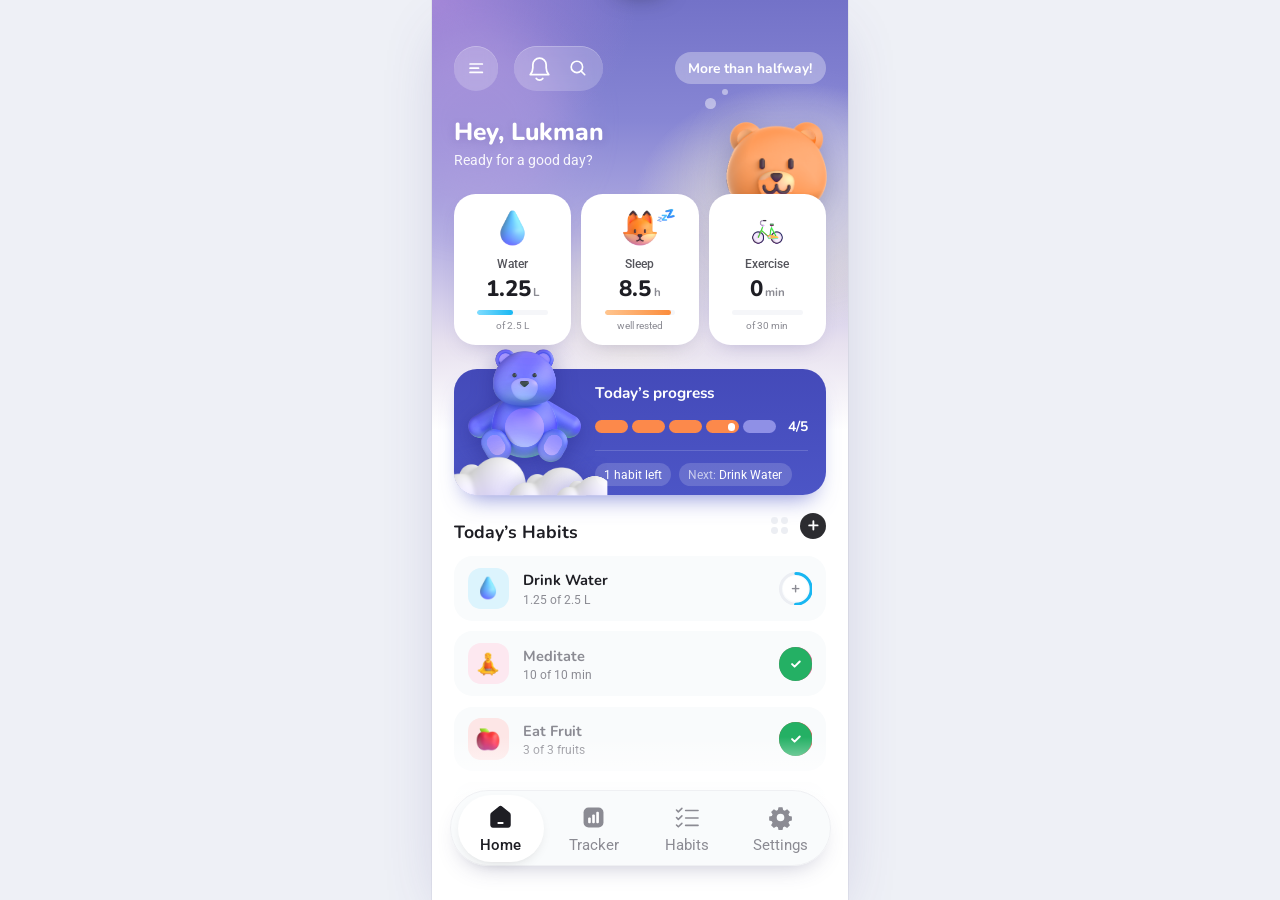
==== commit 86a0f8cc: "Fix theme switching, overlay peeking and chat intent order - Swatches used data-accent, which the ro" ====
--- a/index.html
+++ b/index.html
@@ -412,7 +412,7 @@
       <a href="#tracker"><img src="assets/3d/bar-chart.png" alt="">Insights</a>
       <a href="#habits"><img src="assets/3d/potted-plant.png" alt="">My habits</a>
       <a href="#new"><img src="assets/3d/seedling.png" alt="">New habit</a>
-      <a href="#chat"><img data-buddy-img src="assets/3d/bear-orange.png" alt="">Chat with <span data-buddy-name>Nino</span></a>
+      <a href="#chat"><img data-buddy-img src="assets/3d/bear-orange.png" alt=""><span>Chat with <span data-buddy-name>Nino</span></span></a>
       <a href="#settings"><img src="assets/3d/gear.png" alt="">Settings</a>
     </nav>
     <div class="drawer-quote"><img src="assets/3d/sparkles.png" alt=""><p id="dr-quote"></p></div>
--- a/styles.css
+++ b/styles.css
@@ -116,6 +116,11 @@
 .blob.b2 { right: -40px; top: 140px; width: 200px; height: 200px; background: color-mix(in srgb, var(--a-soft) 70%, #fff); animation-duration: 18s; animation-direction: reverse; }
 .blob.b3 { left: 180px; top: 300px; width: 160px; height: 160px; background: var(--hsun); animation-duration: 11s; }
 :root[data-mode="dark"] .blob { opacity: .22; }
+:root[data-mode="dark"] .hero-bg {
+  background:
+    radial-gradient(70% 55% at 0% 0%, color-mix(in srgb, var(--hglow) 55%, transparent) 0%, transparent 70%),
+    linear-gradient(180deg, color-mix(in srgb, var(--h1) 72%, var(--page)) 0%, color-mix(in srgb, var(--h2) 48%, var(--page)) 28%, color-mix(in srgb, var(--h3) 22%, var(--page)) 55%, var(--page) 88%);
+}
 
 .topbar { display: flex; align-items: center; justify-content: space-between; gap: 16px; padding-top: 60px; min-height: 118px; }
 .topbar-left { display: flex; align-items: center; gap: 21px; }
@@ -820,9 +825,9 @@
 .drawer {
   position: absolute; left: 0; top: 0; bottom: 0; z-index: 21; width: 400px; padding: 70px 26px 40px; border-radius: 0 44px 44px 0;
   background: var(--surface); box-shadow: 30px 0 60px -30px rgba(0,0,0,.4); display: flex; flex-direction: column;
-  transform: translateX(-105%); transition: transform .5s cubic-bezier(.2,.9,.2,1);
-}
-.drawer.open { transform: none; }
+  transform: translateX(-110%); visibility: hidden; transition: transform .5s cubic-bezier(.2,.9,.2,1), visibility 0s .5s;
+}
+.drawer.open { transform: none; visibility: visible; transition: transform .5s cubic-bezier(.2,.9,.2,1), visibility 0s; }
 .drawer-head { display: flex; align-items: center; gap: 16px; padding-bottom: 26px; border-bottom: 1.5px solid var(--line); }
 .drawer-ava { width: 76px; height: 76px; border-radius: 50%; background: color-mix(in srgb, var(--a-soft) 30%, var(--surface)); display: grid; place-items: center; overflow: hidden; }
 .drawer-ava img { width: 54px; margin-top: 8px; }
@@ -841,8 +846,8 @@
 .drawer-quote img { width: 34px; }
 .drawer-quote p { margin-top: 8px; font-weight: 700; font-size: 18px; line-height: 25px; }
 
-.search { position: absolute; left: 0; right: 0; top: 0; z-index: 22; max-height: 80%; overflow: auto; padding: 56px 24px 24px; border-radius: 0 0 40px 40px; background: var(--surface); box-shadow: var(--shadow-lg); transform: translateY(-105%); transition: transform .45s cubic-bezier(.2,.9,.2,1); }
-.search.open { transform: none; }
+.search { position: absolute; left: 0; right: 0; top: 0; z-index: 22; max-height: 80%; overflow: auto; padding: 56px 24px 24px; border-radius: 0 0 40px 40px; background: var(--surface); box-shadow: var(--shadow-lg); transform: translateY(-110%); visibility: hidden; transition: transform .45s cubic-bezier(.2,.9,.2,1), visibility 0s .45s; }
+.search.open { transform: none; visibility: visible; transition: transform .45s cubic-bezier(.2,.9,.2,1), visibility 0s; }
 .search-bar { display: flex; align-items: center; gap: 12px; height: 64px; padding: 0 8px 0 20px; border-radius: 32px; background: var(--surface-2); color: var(--muted); }
 .search-bar input { flex: 1; border: 0; outline: 0; background: none; font-family: "Roboto"; font-size: 19px; color: var(--ink); }
 .search-cancel { height: 48px; padding: 0 16px; border-radius: 24px; font-weight: 700; font-size: 16px; color: var(--a-ink); }
@@ -863,9 +868,9 @@
 .sheet {
   position: absolute; left: 0; right: 0; bottom: 0; z-index: 22; max-height: 88%; overflow: auto; padding: 14px 28px 54px;
   border-radius: 40px 40px 0 0; background: var(--surface); box-shadow: 0 -20px 60px -20px rgba(0,0,0,.3);
-  transform: translateY(105%); transition: transform .5s cubic-bezier(.2,.9,.25,1.04);
-}
-.sheet.open { transform: none; }
+  transform: translateY(calc(100% + 60px)); visibility: hidden; transition: transform .5s cubic-bezier(.2,.9,.25,1.04), visibility 0s .5s;
+}
+.sheet.open { transform: none; visibility: visible; transition: transform .5s cubic-bezier(.2,.9,.25,1.04), visibility 0s; }
 .grabber { display: block; width: 56px; height: 6px; margin: 0 auto 18px; border-radius: 3px; background: var(--ring-off); }
 .sh-hero { position: relative; height: 140px; display: grid; place-items: center; }
 .sh-big { width: 110px; animation: bob 3s ease-in-out infinite; }
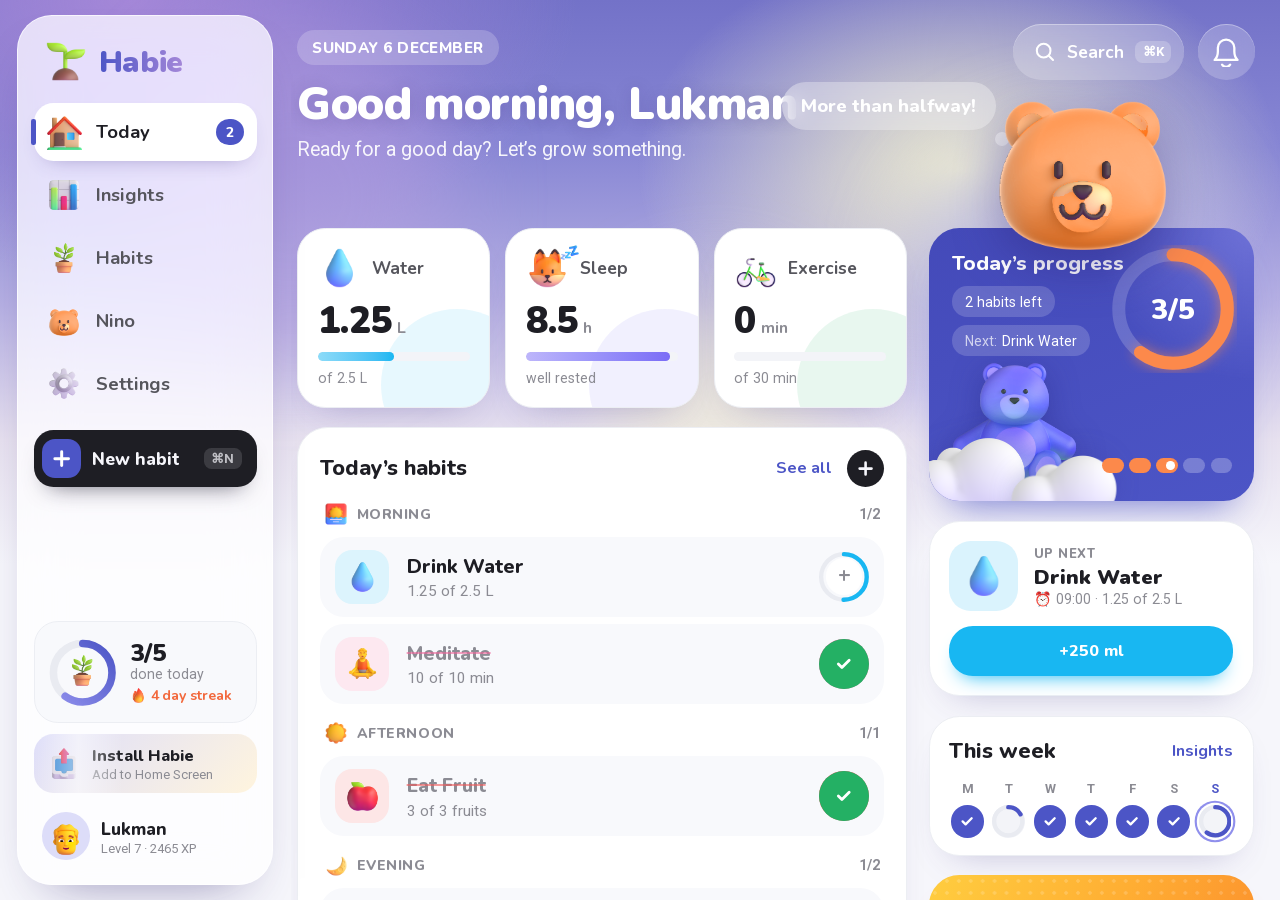
==== commit e2c9c57b: "Rebuild Habie as an iPad (A16) landscape PWA - Design canvas is the iPad's 1180x820pt landscape view" ====
--- a/index.html
+++ b/index.html
@@ -2,439 +2,509 @@
 <html lang="en">
 <head>
 <meta charset="utf-8">
-<meta name="viewport" content="width=device-width, initial-scale=1, viewport-fit=cover">
+<meta name="viewport" content="width=device-width, initial-scale=1, viewport-fit=cover, user-scalable=no">
+<title>Habie</title>
+<meta name="description" content="A playful habit tracker for iPad. Grow a garden of small habits.">
 <meta name="theme-color" content="#7372c8">
-<title>Habie</title>
-<link rel="icon" href="assets/3d/seedling.png">
-<link rel="preconnect" href="https://fonts.googleapis.com">
-<link rel="preconnect" href="https://fonts.gstatic.com" crossorigin>
-<link href="https://fonts.googleapis.com/css2?family=Nunito:wght@500;600;700;800;900&family=Roboto:wght@400;500&display=swap" rel="stylesheet">
+<link rel="manifest" href="manifest.webmanifest">
+<link rel="icon" type="image/png" sizes="192x192" href="assets/icons/icon-192.png">
+<!-- iPadOS home-screen app -->
+<meta name="apple-mobile-web-app-capable" content="yes">
+<meta name="mobile-web-app-capable" content="yes">
+<meta name="apple-mobile-web-app-status-bar-style" content="black-translucent">
+<meta name="apple-mobile-web-app-title" content="Habie">
+<link rel="apple-touch-icon" href="assets/icons/apple-touch-icon.png">
+<link rel="apple-touch-icon" sizes="167x167" href="assets/icons/apple-touch-icon-167.png">
+<!-- iPad (A16): 820×1180 points at 2x -->
+<link rel="apple-touch-startup-image" href="assets/splash/splash-2360x1640.png" media="(device-width: 820px) and (device-height: 1180px) and (-webkit-device-pixel-ratio: 2) and (orientation: landscape)">
+<link rel="apple-touch-startup-image" href="assets/splash/splash-1640x2360.png" media="(device-width: 820px) and (device-height: 1180px) and (-webkit-device-pixel-ratio: 2) and (orientation: portrait)">
+<link rel="preload" href="assets/fonts/nunito-latin.woff2" as="font" type="font/woff2" crossorigin>
+<link rel="preload" href="assets/fonts/roboto-latin.woff2" as="font" type="font/woff2" crossorigin>
 <link rel="stylesheet" href="styles.css">
 </head>
 <body>
 <div class="app" id="app">
 <div class="stage" id="stage">
-
-  <!-- ===================== Home ===================== -->
-  <section class="screen screen-home" data-route="home" aria-label="Home">
-    <div class="scroll"><div class="content flow">
-      <div class="hero-bg"><span class="blob b1"></span><span class="blob b2"></span><span class="blob b3"></span></div>
-      <header class="topbar">
-        <div class="topbar-left">
-          <button class="glass-btn round" data-action="drawer" aria-label="Menu">
-            <svg width="24" height="24" viewBox="0 0 24 24" stroke="#fff" stroke-width="2.2" stroke-linecap="round"><path d="M4 6.5h16M4 12h11M4 17.5h16"/></svg>
-          </button>
-          <div class="glass-btn duo">
-            <button data-action="notifications" aria-label="Reminders">
-              <svg width="30" height="32" viewBox="6 5.5 20 22.5" fill="none" stroke="#fff" stroke-width="1.6" stroke-linecap="round" stroke-linejoin="round"><path d="M7.5 22.5h17c-1.6-1.6-2.4-3.3-2.4-6.3v-2.7a6.1 6.1 0 0 0-12.2 0v2.7c0 3-.8 4.7-2.4 6.3zM13 26c.7 1 1.8 1.6 3 1.6s2.3-.6 3-1.6"/></svg>
+  <div class="canvas-bg" aria-hidden="true"><span class="blob b1"></span><span class="blob b2"></span><span class="blob b3"></span></div>
+
+  <!-- Drawn only for README mock-ups (?mockup): the iPadOS status bar. -->
+  <div class="statusbar" aria-hidden="true">
+    <span class="sb-time"><b>9:41</b> <span id="sb-date">Thu 16 Oct</span></span>
+    <span class="sb-right">
+      <svg width="22" height="16" viewBox="0 0 25 18" fill="currentColor"><path d="M12.5 4.2c3.4 0 6.5 1.3 8.8 3.5l1.8-1.9C20.3 3 16.6 1.5 12.5 1.5S4.7 3 1.9 5.8l1.8 1.9c2.3-2.2 5.4-3.5 8.8-3.5zm0 5.2c2 0 3.8.8 5.1 2l1.8-1.9c-1.8-1.7-4.2-2.8-6.9-2.8s-5.1 1.1-6.9 2.8l1.8 1.9c1.3-1.2 3.1-2 5.1-2zm0 5.2c.7 0 1.3.3 1.7.7l-1.7 2.2-1.7-2.2c.4-.4 1-.7 1.7-.7z"/></svg>
+      <span>100%</span>
+      <svg width="30" height="14" viewBox="0 0 38 18"><rect x="1" y="1" width="32" height="16" rx="5" fill="none" stroke="currentColor" stroke-opacity=".45" stroke-width="1.6"/><rect x="3.5" y="3.5" width="27" height="11" rx="3" fill="currentColor"/><path d="M35 6.5v5c1.2-.4 2-1.4 2-2.5s-.8-2.1-2-2.5z" fill="currentColor" opacity=".45"/></svg>
+    </span>
+  </div>
+
+  <!-- ===================== Sidebar ===================== -->
+  <aside class="sidebar" aria-label="Habie">
+    <a class="brand" href="#home"><img src="assets/3d/seedling.png" alt=""><b>Habie</b></a>
+    <nav class="side-nav" aria-label="Sections">
+      <span class="nav-ind" aria-hidden="true"></span>
+      <a class="nav" href="#home" data-nav="home"><img src="assets/3d/house.png" alt=""><span>Today</span><em class="nav-badge" id="nb-home"></em></a>
+      <a class="nav" href="#insights" data-nav="insights"><img src="assets/3d/bar-chart.png" alt=""><span>Insights</span></a>
+      <a class="nav" href="#habits" data-nav="habits"><img src="assets/3d/potted-plant.png" alt=""><span>Habits</span></a>
+      <a class="nav" href="#buddy" data-nav="buddy"><img data-buddy-img src="assets/3d/bear-orange.png" alt=""><span data-buddy-name>Nino</span></a>
+      <a class="nav" href="#settings" data-nav="settings"><img src="assets/3d/gear.png" alt=""><span>Settings</span></a>
+    </nav>
+    <a class="side-new" href="#new"><span class="side-plus"><svg width="16" height="16" viewBox="0 0 14 14" stroke="currentColor" stroke-width="2.4" stroke-linecap="round"><path d="M7 1.5v11M1.5 7h11"/></svg></span>New habit<kbd>⌘N</kbd></a>
+
+    <a class="side-today" href="#home">
+      <span class="side-ring"><svg width="64" height="64" viewBox="0 0 64 64"><circle cx="32" cy="32" r="27" fill="none" class="ring-track" stroke-width="7"/><circle id="side-ring" cx="32" cy="32" r="27" fill="none" stroke="url(#sideG)" stroke-width="7" stroke-linecap="round" stroke-dasharray="0 170" transform="rotate(-90 32 32)"/><defs><linearGradient id="sideG" x1="0" y1="0" x2="1" y2="1"><stop offset="0" class="xp-stop1"/><stop offset="1" class="xp-stop2"/></linearGradient></defs></svg><img id="side-plant" src="assets/3d/herb.png" alt=""></span>
+      <span class="side-today-t"><b id="side-count">0/0</b><span>done today</span><em><img src="assets/3d/fire.png" alt=""><span id="side-streak">0</span> day streak</em></span>
+    </a>
+
+    <button class="side-install" id="install-btn" data-action="install" hidden><img src="assets/3d/outbox-tray.png" alt=""><span><b>Install Habie</b>Add to Home Screen</span></button>
+
+    <a class="side-profile" href="#settings">
+      <span class="side-ava"><img src="assets/3d/man.png" alt=""></span>
+      <span><b id="side-name">Lukman</b><span id="side-level">Level 1</span></span>
+    </a>
+  </aside>
+
+  <main class="main">
+
+    <!-- ===================== Today ===================== -->
+    <section class="screen screen-home" data-route="home" aria-label="Today">
+      <div class="scroll">
+        <header class="hero reveal">
+          <div class="hero-text">
+            <span class="date-chip" id="home-date"></span>
+            <h1 class="greet" id="greet">Good morning, Lukman</h1>
+            <p class="greet-sub" id="greet-sub">Ready for a good day?</p>
+          </div>
+          <a class="hero-buddy" href="#buddy" aria-label="Chat with your buddy">
+            <span class="think" id="home-bubble">Let’s start small!</span>
+            <span class="think-dot d1"></span><span class="think-dot d2"></span>
+            <img data-buddy-img src="assets/3d/bear-orange.png" alt="">
+          </a>
+          <div class="hero-actions">
+            <button class="glass-btn search-pill" data-action="search"><svg width="22" height="22" viewBox="0 0 28 28" fill="none" stroke="currentColor" stroke-width="2.4" stroke-linecap="round"><circle cx="12.5" cy="12.5" r="8"/><path d="m18.5 18.5 5 5"/></svg><span>Search</span><kbd>⌘K</kbd></button>
+            <button class="glass-btn round" data-action="notifications" aria-label="Reminders">
+              <svg width="26" height="28" viewBox="6 5.5 20 22.5" fill="none" stroke="currentColor" stroke-width="1.7" stroke-linecap="round" stroke-linejoin="round"><path d="M7.5 22.5h17c-1.6-1.6-2.4-3.3-2.4-6.3v-2.7a6.1 6.1 0 0 0-12.2 0v2.7c0 3-.8 4.7-2.4 6.3zM13 26c.7 1 1.8 1.6 3 1.6s2.3-.6 3-1.6"/></svg>
               <span class="bell-dot" id="bell-dot"></span>
             </button>
-            <button data-action="search" aria-label="Search habits">
-              <svg width="26" height="26" viewBox="0 0 28 28" fill="none" stroke="#fff" stroke-width="2.3" stroke-linecap="round"><circle cx="12.5" cy="12.5" r="8"/><path d="m18.5 18.5 5 5"/></svg>
-            </button>
-          </div>
-        </div>
-        <a class="bubble" href="#chat" id="home-bubble">Let’s start small!</a>
+          </div>
+        </header>
+
+        <div class="home-grid">
+          <div class="home-main">
+            <div class="stats reveal">
+              <button class="stat" data-action="open-water" style="--sc:#18b7f2">
+                <span class="stat-top"><img src="assets/3d/droplet.png" alt=""><span class="st-l">Water</span></span>
+                <span class="st-v"><b id="st-water">0</b><small>L</small></span>
+                <span class="st-meter"><i id="st-water-bar"></i></span>
+                <span class="st-u" id="st-water-goal">of 2.5 L</span>
+              </button>
+              <button class="stat" data-action="sleep" style="--sc:#7b6cf6">
+                <span class="stat-top"><img src="assets/3d/fox.png" alt=""><img class="st-zzz" src="assets/3d/zzz.png" alt=""><span class="st-l">Sleep</span></span>
+                <span class="st-v"><b id="st-sleep">0</b><small>h</small></span>
+                <span class="st-meter"><i id="st-sleep-bar"></i></span>
+                <span class="st-u" id="st-sleep-sub">last night</span>
+              </button>
+              <button class="stat" data-action="open-workout" style="--sc:#22ae63">
+                <span class="stat-top"><img src="assets/3d/bicycle-green.png" alt=""><span class="st-l">Exercise</span></span>
+                <span class="st-v"><b id="st-ex">0</b><small>min</small></span>
+                <span class="st-meter"><i id="st-ex-bar"></i></span>
+                <span class="st-u" id="st-ex-sub">of 30 min</span>
+              </button>
+            </div>
+
+            <div class="card habits-card reveal">
+              <div class="card-head">
+                <h3>Today’s habits</h3>
+                <div class="head-actions">
+                  <a class="link" href="#habits">See all</a>
+                  <a class="plus-ic" href="#new" aria-label="New habit"><svg width="14" height="14" viewBox="0 0 14 14" stroke="#fff" stroke-width="2.4" stroke-linecap="round"><path d="M7 1.5v11M1.5 7h11"/></svg></a>
+                </div>
+              </div>
+              <div class="home-groups" id="home-groups"></div>
+            </div>
+          </div>
+
+          <div class="home-side">
+            <a class="progress-card reveal" href="#habits">
+              <span class="pc-art"><img class="pc-bear" src="assets/3d/bear-purple.png" alt=""><img class="pc-cloud c1" src="assets/3d/cloud.png" alt=""><img class="pc-cloud c2" src="assets/3d/cloud.png" alt=""></span>
+              <span class="pc-ring"><svg width="118" height="118" viewBox="0 0 118 118"><circle cx="59" cy="59" r="50" fill="none" stroke="rgba(255,255,255,.18)" stroke-width="12"/><circle id="pc-ring" cx="59" cy="59" r="50" fill="none" stroke="#fc894b" stroke-width="12" stroke-linecap="round" stroke-dasharray="0 315" transform="rotate(-90 59 59)"/></svg><b id="pc-count">0/0</b></span>
+              <span class="pc-title">Today’s progress</span>
+              <span class="pc-bar" id="pc-bar"></span>
+              <span class="pc-chips"><span id="pc-left"></span><span id="pc-next"></span></span>
+            </a>
+
+            <div class="card upnext reveal" id="upnext"></div>
+
+            <div class="card week-card reveal">
+              <div class="card-head"><h3>This week</h3><a class="link" href="#insights">Insights</a></div>
+              <div class="mini-week" id="home-week"></div>
+            </div>
+
+            <a class="buddy-card reveal" href="#buddy">
+              <p id="home-tip">You’re great! Keep going, you’re almost there!</p>
+              <span class="buddy-btn"><img src="assets/3d/speech-balloon.png" alt="">Chat with <span data-buddy-name>Nino</span></span>
+              <img class="buddy-cloud" src="assets/3d/cloud.png" alt="">
+              <img class="buddy-pet" data-buddy-img src="assets/3d/bear-orange.png" alt="">
+            </a>
+          </div>
+        </div>
+      </div>
+    </section>
+
+    <!-- ===================== Insights ===================== -->
+    <section class="screen screen-insights" data-route="insights" aria-label="Insights">
+      <div class="scroll">
+        <header class="page-head reveal">
+          <div><h1>Insights</h1><p>How your habits are growing</p></div>
+          <div class="head-tools">
+            <button class="glass-btn round" data-action="share" aria-label="Share progress"><svg width="22" height="22" viewBox="0 0 26 26" fill="none" stroke="currentColor" stroke-width="2"><circle cx="19" cy="5.5" r="3"/><circle cx="6.5" cy="13" r="3"/><circle cx="19" cy="20.5" r="3"/><path d="m9.2 11.5 7.1-4.4M9.2 14.5l7.1 4.4"/></svg></button>
+          </div>
+        </header>
+        <div class="ins-grid">
+          <div class="card streak-card reveal">
+            <span class="arc a1"></span><span class="arc a2"></span>
+            <div class="sk-art"><span class="sk-glow"></span><img class="sk-fire" src="assets/3d/fire-pink.png" alt=""><img class="sk-bear" src="assets/3d/bear-purple.png" alt=""></div>
+            <div class="sk-info">
+              <div class="sk-title" id="sk-title"></div>
+              <div class="sk-sub" id="sk-sub"></div>
+              <div class="sk-week" id="sk-week"></div>
+              <div class="sk-foot" id="sk-foot"></div>
+            </div>
+          </div>
+          <a class="card score-card reveal" href="#habits">
+            <span class="card-head"><h3>This week</h3><span class="grid-ic"><i></i><i></i><i></i><i></i></span></span>
+            <span class="ring-wrap">
+              <svg width="150" height="150" viewBox="0 0 150 150"><circle cx="75" cy="75" r="62" fill="none" class="ring-track" stroke-width="14"/><circle id="wk-ring" cx="75" cy="75" r="62" fill="none" stroke="#22ae63" stroke-width="14" stroke-linecap="round" stroke-dasharray="0 390" transform="rotate(-90 75 75)"/></svg>
+              <b id="wk-pct">0%</b><img src="assets/3d/bicycle-green.png" alt="">
+            </span>
+            <span class="score-sub" id="wk-sub"></span>
+          </a>
+
+          <button class="card sleep-card reveal" data-action="sleep">
+            <span class="card-head"><h3>Sleep</h3><span class="link">Log sleep <svg width="8" height="12" viewBox="0 0 8 12" fill="none" stroke="currentColor" stroke-width="2" stroke-linecap="round" stroke-linejoin="round"><path d="m2 2 4 4-4 4"/></svg></span></span>
+            <span class="sleep-chart" id="sleep-chart"></span>
+            <span class="sleep-foot"><img src="assets/3d/crescent-moon.png" alt=""><span id="sleep-avg"></span></span>
+          </button>
+          <a class="card level-card reveal" href="#settings">
+            <span class="lv-art"><span class="lv-burst"></span><img src="assets/3d/crown.png" alt=""></span>
+            <span class="lv-num" id="lv-num">Level 1</span>
+            <span class="lv-title" id="lv-title"></span>
+            <span class="xp"><i id="lv-bar"></i></span>
+            <span class="lv-label" id="lv-label"></span>
+          </a>
+
+          <div class="card matrix-card reveal">
+            <div class="card-head"><h3>Last 14 days</h3><button class="chip-btn" data-action="sort"><svg width="18" height="18" viewBox="0 0 28 28" fill="none" stroke="currentColor" stroke-width="2.4" stroke-linecap="round" stroke-linejoin="round"><path d="M3 7h18M3 13h12M3 19h8M15.5 19.5l3 3 6-6.5"/></svg><span id="sort-label">By time of day</span></button></div>
+            <div class="matrix" id="matrix"></div>
+          </div>
+
+          <div class="card month-card reveal">
+            <div class="card-head"><h3 id="month-title">This month</h3><span class="legend-dot"><img src="assets/3d/sunflower.png" alt="">Perfect day</span></div>
+            <div class="month-days"><span>M</span><span>T</span><span>W</span><span>T</span><span>F</span><span>S</span><span>S</span></div>
+            <div class="month-grid" id="month-grid"></div>
+          </div>
+          <div class="card totals-card reveal">
+            <div class="tot"><img src="assets/3d/check-mark-button.png" alt=""><b id="tot-done">0</b><span>habits done</span></div>
+            <div class="tot"><img src="assets/3d/sunflower.png" alt=""><b id="tot-perfect">0</b><span>perfect days</span></div>
+            <div class="tot"><img src="assets/3d/trophy.png" alt=""><b id="tot-best">0</b><span>best streak</span></div>
+          </div>
+        </div>
+      </div>
+    </section>
+
+    <!-- ===================== Habits (list + detail) ===================== -->
+    <section class="screen screen-habits" data-route="habits" aria-label="Habits">
+      <header class="page-head reveal">
+        <div><h1>My Habits</h1><p id="habits-date"></p></div>
+        <div class="week-strip" id="week-strip"></div>
       </header>
-      <a class="home-buddy" href="#chat" aria-label="Chat with your buddy"><span class="bubble-dot d1"></span><span class="bubble-dot d2"></span><img data-buddy-img src="assets/3d/bear-orange.png" alt=""></a>
-      <div class="greet-wrap reveal">
-        <h2 class="greet" id="greet">Hey, Lukman</h2>
-        <p class="greet-sub" id="greet-sub">Ready for a good day?</p>
+      <div class="split">
+        <div class="split-list scroll">
+          <div class="card garden reveal">
+            <div class="garden-ring-wrap">
+              <span class="garden-glow"></span>
+              <svg id="garden-ring" viewBox="0 0 300 300" width="200" height="200" aria-hidden="true"></svg>
+              <div id="garden-orbit" class="garden-orbit"></div>
+              <img id="garden-plant" class="garden-plant" src="assets/3d/potted-plant.png" alt="Your habit garden">
+            </div>
+            <div class="garden-info">
+              <span class="garden-label"><img src="assets/3d/sparkles.png" alt="">Habit garden</span>
+              <div class="garden-count" id="garden-count"></div>
+              <p class="garden-msg" id="garden-msg"></p>
+              <button class="link" id="back-today" data-action="back-today" hidden>Back to today</button>
+            </div>
+          </div>
+          <div class="filters reveal">
+            <button class="filter on" data-filter="all"><img src="assets/3d/sparkles.png" alt="">All</button>
+            <button class="filter" data-filter="morning"><img src="assets/3d/sunrise.png" alt="">Morning</button>
+            <button class="filter" data-filter="afternoon"><img src="assets/3d/sun.png" alt="">Afternoon</button>
+            <button class="filter" data-filter="evening"><img src="assets/3d/crescent-moon.png" alt="">Evening</button>
+          </div>
+          <div class="habit-list" id="habit-list"></div>
+        </div>
+
+        <div class="split-detail scroll" id="detail">
+          <div class="detail-inner" id="detail-inner">
+            <div class="card d-hero">
+              <div class="d-hero-bg"><span class="d-bubble b1"></span><span class="d-bubble b2"></span><span class="d-bubble b3"></span></div>
+              <div class="tank" id="tank">
+                <div class="tank-wave" id="d-wave"><span class="wave w1"></span><span class="wave w2"></span></div>
+                <span class="rise r1"></span><span class="rise r2"></span><span class="rise r3"></span>
+                <img class="tank-icon" id="d-icon" src="assets/3d/droplet.png" alt="">
+                <span class="tank-pct" id="d-pct">0%</span>
+              </div>
+              <div class="d-head">
+                <h2 class="d-name" id="d-name"></h2>
+                <div class="d-meta"><span class="pill" id="d-time"></span><span class="pill" id="d-days"></span></div>
+                <div class="d-tools">
+                  <button class="tool-btn" data-action="edit-habit"><img src="assets/3d/pencil.png" alt="">Edit</button>
+                  <button class="tool-btn" data-action="reset-day"><img src="assets/3d/hourglass-not-done.png" alt="">Reset</button>
+                  <button class="tool-btn danger" data-action="delete-habit"><img src="assets/3d/wastebasket.png" alt="">Delete</button>
+                </div>
+              </div>
+            </div>
+
+            <div class="card d-today">
+              <div class="card-head"><h3 id="d-day-label">Today</h3><span id="d-count"></span></div>
+              <div class="units" id="d-units"></div>
+              <div class="amounts" id="d-amounts"></div>
+              <button class="d-log" id="d-log" data-action="log"></button>
+            </div>
+
+            <div class="d-stats">
+              <div class="stat-tile"><img src="assets/3d/fire.png" alt=""><b id="d-streak">0</b><span>day streak</span></div>
+              <div class="stat-tile"><img src="assets/3d/trophy.png" alt=""><b id="d-best">0</b><span>best streak</span></div>
+              <div class="stat-tile"><img src="assets/3d/chart-increasing.png" alt=""><b id="d-rate">0%</b><span>last 30 days</span></div>
+            </div>
+
+            <div class="card d-heat-card">
+              <div class="card-head"><h3 id="d-heat-title">History</h3><span class="legend">Less<i class="lv0"></i><i class="lv1"></i><i class="lv2"></i><i class="lv3"></i>More</span></div>
+              <div class="heat-days"><span>M</span><span>T</span><span>W</span><span>T</span><span>F</span><span>S</span><span>S</span></div>
+              <div class="heat" id="d-heat"></div>
+            </div>
+
+            <div class="card d-remind">
+              <span class="remind-ic"><img src="assets/3d/alarm-clock.png" alt=""></span>
+              <div><b>Reminder</b><label class="time-field"><input type="time" id="d-remind-time" aria-label="Reminder time"></label></div>
+              <button class="switch" id="d-remind-switch" data-action="detail-remind" aria-label="Reminder"></button>
+            </div>
+          </div>
+          <div class="detail-empty" id="detail-empty" hidden>
+            <img src="assets/3d/seedling.png" alt=""><b>Your garden is empty</b><span>Plant a habit to see it grow here.</span><a class="empty-btn" href="#new">New habit</a>
+          </div>
+        </div>
       </div>
-
-      <div class="stats reveal">
-        <button class="stat" data-action="open-water">
-          <img class="st-ic" src="assets/3d/droplet.png" alt="">
-          <span class="st-l">Water</span>
-          <span class="st-v"><b id="st-water">0</b><small>L</small></span>
-          <span class="st-meter"><i id="st-water-bar"></i></span>
-          <span class="st-u" id="st-water-goal">of 2.5 L</span>
-        </button>
-        <button class="stat" data-action="sleep">
-          <img class="st-ic" src="assets/3d/fox.png" alt=""><img class="st-zzz" src="assets/3d/zzz.png" alt="">
-          <span class="st-l">Sleep</span>
-          <span class="st-v"><b id="st-sleep">0</b><small>h</small></span>
-          <span class="st-meter sleep"><i id="st-sleep-bar"></i></span>
-          <span class="st-u" id="st-sleep-sub">last night</span>
-        </button>
-        <button class="stat" data-action="open-workout">
-          <img class="st-ic bike" src="assets/3d/bicycle-green.png" alt="">
-          <span class="st-l">Exercise</span>
-          <span class="st-v"><b id="st-ex">0</b><small>min</small></span>
-          <span class="st-meter ex"><i id="st-ex-bar"></i></span>
-          <span class="st-u" id="st-ex-sub">of 30 min</span>
-        </button>
+    </section>
+
+    <!-- ===================== Buddy (chat) ===================== -->
+    <section class="screen screen-buddy" data-route="buddy" aria-label="Chat with your buddy">
+      <div class="split">
+        <div class="buddy-pane reveal">
+          <div class="card buddy-profile">
+            <div class="bp-art"><span class="bp-glow"></span><span class="bp-ring"></span>
+              <svg class="spark s1" width="16" height="16" viewBox="0 0 20 20"><path d="M10 0c1 6 4 9 10 10-6 1-9 4-10 10-1-6-4-9-10-10 6-1 9-4 10-10z" fill="#f8b84e"/></svg>
+              <svg class="spark s2" width="22" height="22" viewBox="0 0 20 20"><path d="M10 0c1 6 4 9 10 10-6 1-9 4-10 10-1-6-4-9-10-10 6-1 9-4 10-10z" fill="#f8b84e"/></svg>
+              <svg class="spark s3" width="12" height="12" viewBox="0 0 20 20"><path d="M10 0c1 6 4 9 10 10-6 1-9 4-10 10-1-6-4-9-10-10 6-1 9-4 10-10z" fill="#f8b84e"/></svg>
+              <img class="bp-buddy" data-buddy-img src="assets/3d/bear-orange.png" alt="">
+            </div>
+            <h2 data-buddy-name>Nino</h2>
+            <p class="bp-status"><i></i><span id="bp-status">Your little habit buddy</span></p>
+            <div class="bp-switch" id="buddy-switch"></div>
+          </div>
+          <div class="card suggest">
+            <h3>Ask me about</h3>
+            <button class="sug" data-say="tips"><span class="chip-ic"><img src="assets/3d/bulb.png" alt=""></span>Habit tips</button>
+            <button class="sug" data-say="goals"><span class="chip-ic"><img src="assets/3d/bullseye.png" alt=""></span>Set-up goals</button>
+            <button class="sug" data-say="schedule"><span class="chip-ic"><img src="assets/3d/calendar.png" alt=""></span>Today’s schedule</button>
+            <button class="sug" data-say="progress"><span class="chip-ic"><img src="assets/3d/chart-increasing.png" alt=""></span>My progress</button>
+          </div>
+        </div>
+
+        <div class="card convo reveal">
+          <div class="convo-head">
+            <span class="chat-ava"><img data-buddy-img src="assets/3d/bear-orange.png" alt=""></span>
+            <div><b data-buddy-name>Nino</b><span><i></i>Online</span></div>
+            <button class="tool-btn" data-action="clear-chat"><svg width="18" height="18" viewBox="0 0 24 24" fill="none" stroke="currentColor" stroke-width="2.2" stroke-linecap="round" stroke-linejoin="round"><path d="M4 12a8 8 0 1 0 2.3-5.6M4 4v4h4"/></svg>New chat</button>
+          </div>
+          <div class="convo-scroll scroll" id="convo-scroll">
+            <div class="chat-empty" id="chat-empty">
+              <div class="hero-art">
+                <div class="hero-halftone"></div><div class="hero-glow"></div>
+                <div class="tcard tc-left"><img src="assets/3d/bicycle.png" alt=""></div>
+                <div class="tcard tc-mid"><img src="assets/3d/open-book.png" alt=""></div>
+                <div class="tcard tc-right"><img src="assets/3d/apple.png" alt=""></div>
+                <span class="tdot" style="left:205px;top:150px;width:14px;height:14px"></span>
+                <span class="tdot" style="left:196px;top:170px;width:9px;height:9px"></span>
+                <span class="tdot" style="left:335px;top:142px;width:12px;height:12px"></span>
+                <span class="tdot" style="left:346px;top:160px;width:9px;height:9px"></span>
+                <img class="hero-bear" data-buddy-img src="assets/3d/bear-orange.png" alt="">
+              </div>
+              <h2 class="chat-title">Hello, how can I help you?</h2>
+              <p class="chat-sub">Your little buddy for better and a happier you</p>
+            </div>
+            <div class="msgs" id="msgs" aria-live="polite"></div>
+          </div>
+          <form class="ask" id="ask">
+            <label class="ask-btn" aria-label="Attach a photo"><input type="file" accept="image/*" data-attach hidden>
+              <svg width="24" height="24" viewBox="0 0 24 24" fill="none" stroke="currentColor" stroke-width="1.8" stroke-linecap="round" stroke-linejoin="round"><path d="M20.5 11.5 12.4 19.6a5.2 5.2 0 0 1-7.4-7.4l8.6-8.6a3.5 3.5 0 0 1 4.9 4.9l-8.6 8.6a1.7 1.7 0 0 1-2.5-2.5l7.9-7.9"/></svg></label>
+            <label class="ask-btn" aria-label="Take a photo"><input type="file" accept="image/*" capture="environment" data-attach hidden>
+              <svg width="24" height="24" viewBox="0 0 24 24" fill="none" stroke="currentColor" stroke-width="1.7" stroke-linejoin="round"><path d="M4 8.2c0-.9.7-1.6 1.6-1.6h2.1l1.4-2h5.8l1.4 2h2.1c.9 0 1.6.7 1.6 1.6v9.2c0 .9-.7 1.6-1.6 1.6H5.6c-.9 0-1.6-.7-1.6-1.6z"/><circle cx="12" cy="12.6" r="3.2"/></svg></label>
+            <textarea id="ask-input" rows="1" placeholder="Ask anything …" aria-label="Message"></textarea>
+            <button class="ask-send" type="submit" aria-label="Send"><svg width="22" height="22" viewBox="0 0 26 26" fill="none" stroke="#fff" stroke-width="2.6" stroke-linecap="round" stroke-linejoin="round"><path d="M13 21V5M6 12l7-7 7 7"/></svg></button>
+          </form>
+        </div>
       </div>
-
-      <a class="progress-card reveal" href="#habits">
-        <span class="pc-art"><img class="pc-bear" src="assets/3d/bear-purple.png" alt=""><img class="pc-cloud c1" src="assets/3d/cloud.png" alt=""><img class="pc-cloud c2" src="assets/3d/cloud.png" alt=""><img class="pc-cloud c3" src="assets/3d/cloud.png" alt=""></span>
-        <span class="pc-body">
-          <span class="pc-title">Today’s progress</span>
-          <span class="pc-bar" id="pc-bar"></span>
-          <span class="pc-line"></span>
-          <span class="pc-chips"><span id="pc-left"></span><span id="pc-next"></span></span>
-        </span>
-      </a>
-
-      <div class="sec-row reveal">
-        <h3 class="sec">Today’s Habits</h3>
-        <div class="sec-actions">
-          <a class="grid-ic" href="#habits" aria-label="All habits"><i></i><i></i><i></i><i></i></a>
-          <a class="plus-ic" href="#new" aria-label="New habit"><svg width="14" height="14" viewBox="0 0 14 14" stroke="#fff" stroke-width="2.4" stroke-linecap="round"><path d="M7 1.5v11M1.5 7h11"/></svg></a>
+    </section>
+
+    <!-- ===================== Settings ===================== -->
+    <section class="screen screen-settings" data-route="settings" aria-label="Settings">
+      <div class="scroll">
+        <header class="page-head reveal"><div><h1>Settings</h1><p>Make Habie yours</p></div></header>
+        <div class="set-grid">
+          <div class="set-col">
+            <div class="card profile reveal">
+              <div class="avatar">
+                <svg class="avatar-ring" width="132" height="132" viewBox="0 0 132 132"><circle cx="66" cy="66" r="60" fill="none" class="ring-track" stroke-width="7"/><circle id="xp-ring" cx="66" cy="66" r="60" fill="none" stroke="url(#xpG)" stroke-width="7" stroke-linecap="round" stroke-dasharray="0 377" transform="rotate(-90 66 66)"/><defs><linearGradient id="xpG" x1="0" y1="0" x2="1" y2="1"><stop offset="0" class="xp-stop1"/><stop offset="1" class="xp-stop2"/></linearGradient></defs></svg>
+                <span class="avatar-bg"><img src="assets/3d/man.png" alt=""></span>
+                <span class="lvl" id="p-level">Lv 1</span>
+              </div>
+              <div class="p-info">
+                <label class="p-name-wrap"><input id="p-name" class="p-name" maxlength="16" aria-label="Your name"><svg width="16" height="16" viewBox="0 0 24 24" fill="none" stroke="currentColor" stroke-width="2.2" stroke-linecap="round" stroke-linejoin="round"><path d="M4 20h4L19 9l-4-4L4 16z"/></svg></label>
+                <p class="p-title"><img src="assets/3d/crown.png" alt=""><span id="p-title">Habit Hero</span></p>
+                <div class="xp"><i id="xp-bar"></i></div>
+                <span class="xp-l"><img src="assets/3d/glowing-star.png" alt=""><span id="xp-label"></span></span>
+              </div>
+              <div class="p-stats">
+                <div><img src="assets/3d/fire.png" alt=""><b id="p-streak">0</b><span>Day streak</span></div>
+                <div><img src="assets/3d/check-mark-button.png" alt=""><b id="p-done">0</b><span>Habits done</span></div>
+                <div><img src="assets/3d/trophy.png" alt=""><b id="p-badges">0</b><span>Badges</span></div>
+              </div>
+            </div>
+            <div class="card badges-card reveal">
+              <div class="card-head"><h3>Badges</h3><span class="see" id="badge-count"></span></div>
+              <div class="badges" id="badges"></div>
+            </div>
+          </div>
+
+          <div class="set-col">
+            <div class="card group reveal">
+              <h3>Appearance</h3>
+              <div class="row"><span class="pref-ic" style="--pc:#7b6cf6"><img src="assets/3d/crescent-moon.png" alt=""></span><span class="row-t"><b>Dark mode</b><span id="pref-dark-sub">Off</span></span><button class="switch" data-setting="dark" aria-label="Dark mode"></button></div>
+              <div class="row"><span class="pref-ic" style="--pc:#f0679b"><img src="assets/3d/artist-palette.png" alt=""></span><span class="row-t"><b>Theme</b><span id="pref-theme-sub">Lavender</span></span>
+                <span class="theme-sw">
+                  <button data-accent-pick="lavender" style="--sw:linear-gradient(135deg,#8f8fec,#4c55c6)" aria-label="Lavender"></button>
+                  <button data-accent-pick="peach" style="--sw:linear-gradient(135deg,#ffb37a,#f26b3a)" aria-label="Peach"></button>
+                  <button data-accent-pick="mint" style="--sw:linear-gradient(135deg,#7fe0a8,#1f9d63)" aria-label="Mint"></button>
+                  <button data-accent-pick="rose" style="--sw:linear-gradient(135deg,#ff9cc0,#e0508a)" aria-label="Rose"></button>
+                </span></div>
+              <div class="row col"><span class="row-head"><span class="pref-ic" style="--pc:#fb8c3c"><img data-buddy-img src="assets/3d/bear-orange.png" alt=""></span><span class="row-t"><b>Your buddy</b><span data-buddy-name>Nino</span></span></span>
+                <div class="buddies" id="buddies"></div></div>
+            </div>
+            <div class="card group reveal">
+              <h3>Preferences</h3>
+              <div class="row"><span class="pref-ic" style="--pc:#fb8c3c"><img src="assets/3d/alarm-clock.png" alt=""></span><span class="row-t"><b>Reminders</b><span id="pref-reminders-sub">Off</span></span><button class="switch" data-setting="reminders" aria-label="Reminders"></button></div>
+              <div class="row"><span class="pref-ic" style="--pc:#18b7f2"><img src="assets/3d/speaker-high-volume.png" alt=""></span><span class="row-t"><b>Sounds</b><span>Little chimes when you log</span></span><button class="switch" data-setting="sounds" aria-label="Sounds"></button></div>
+              <div class="row"><span class="pref-ic" style="--pc:#e9b200"><img src="assets/3d/high-voltage.png" alt=""></span><span class="row-t"><b>Focus mode</b><span>Hide finished habits</span></span><button class="switch" data-setting="focus" aria-label="Focus mode"></button></div>
+            </div>
+            <div class="card group reveal">
+              <h3>App</h3>
+              <button class="row link-row" data-action="install" id="install-row"><span class="pref-ic" style="--pc:#4c55c6"><img src="assets/3d/outbox-tray.png" alt=""></span><span class="row-t"><b>Install Habie</b><span id="install-sub">Add it to your Home Screen</span></span><svg width="9" height="14" viewBox="0 0 10 16" fill="none" stroke="currentColor" stroke-width="2" stroke-linecap="round" stroke-linejoin="round"><path d="m2.5 2.5 5 5.5-5 5.5"/></svg></button>
+              <button class="row link-row" data-action="privacy"><span class="pref-ic" style="--pc:#22ae63"><img src="assets/3d/shield.png" alt=""></span><span class="row-t"><b>Your data</b><span>Export or start fresh</span></span><svg width="9" height="14" viewBox="0 0 10 16" fill="none" stroke="currentColor" stroke-width="2" stroke-linecap="round" stroke-linejoin="round"><path d="m2.5 2.5 5 5.5-5 5.5"/></svg></button>
+              <button class="row link-row" data-action="invite"><span class="pref-ic" style="--pc:#f0679b"><img src="assets/3d/wrapped-gift.png" alt=""></span><span class="row-t"><b>Invite friends</b><span>Grow together</span></span><svg width="9" height="14" viewBox="0 0 10 16" fill="none" stroke="currentColor" stroke-width="2" stroke-linecap="round" stroke-linejoin="round"><path d="m2.5 2.5 5 5.5-5 5.5"/></svg></button>
+            </div>
+            <p class="foot"><img src="assets/3d/seedling.png" alt="">Habie 1.0 · one small habit at a time</p>
+          </div>
         </div>
       </div>
-      <div class="home-list" id="home-list"></div>
-    </div></div>
-    <div class="fade-bottom"></div>
-  </section>
-
-  <!-- ===================== Tracker ===================== -->
-  <section class="screen screen-tracker" data-route="tracker" aria-label="Tracker">
-    <div class="scroll"><div class="content flow">
-      <div class="hero-bg"><span class="blob b1"></span><span class="blob b2"></span></div>
-      <header class="topbar">
-        <h2 class="top-title">My Habits Tracker</h2>
-        <div class="glass-btn duo">
-          <button data-action="sort" aria-label="Change sort order"><svg width="28" height="28" viewBox="0 0 28 28" fill="none" stroke="#fff" stroke-width="2" stroke-linecap="round" stroke-linejoin="round"><path d="M3 7h18M3 13h12M3 19h8M15.5 19.5l3 3 6-6.5"/></svg></button>
-          <button data-action="share" aria-label="Share progress"><svg width="26" height="26" viewBox="0 0 26 26" fill="none" stroke="#fff" stroke-width="2"><circle cx="19" cy="5.5" r="3"/><circle cx="6.5" cy="13" r="3"/><circle cx="19" cy="20.5" r="3"/><path d="m9.2 11.5 7.1-4.4M9.2 14.5l7.1 4.4"/></svg></button>
-        </div>
+    </section>
+  </main>
+
+  <!-- ===================== Overlays ===================== -->
+  <div class="scrim" id="scrim"></div>
+
+  <div class="dialog" id="dialog" role="dialog" aria-modal="true"><div class="dialog-card" id="dialog-card"></div></div>
+
+  <div class="editor" id="editor" role="dialog" aria-modal="true" aria-labelledby="n-title">
+    <div class="editor-card">
+      <header class="editor-head">
+        <button class="text-btn" data-action="close-editor">Cancel</button>
+        <h2 id="n-title">New Habit</h2>
+        <button class="save-btn" id="n-save" data-action="save-habit"><img src="assets/3d/seedling.png" alt=""><span id="n-save-label">Plant it</span></button>
       </header>
-
-      <div class="card streak-card reveal">
-        <span class="arc a1"></span><span class="arc a2"></span>
-        <span class="sk-glow"></span>
-        <img class="sk-fire" src="assets/3d/fire-pink.png" alt="">
-        <img class="sk-bear" src="assets/3d/bear-purple.png" alt="">
-        <div class="sk-title" id="sk-title"></div>
-        <div class="sk-sub" id="sk-sub"></div>
-        <div class="sk-week" id="sk-week"></div>
-        <div class="sk-foot" id="sk-foot"></div>
+      <div class="editor-body">
+        <div class="ed-col">
+          <div class="card n-preview">
+            <span class="n-blob"><img id="n-preview-icon" src="assets/3d/running-shoe.png" alt=""></span>
+            <div class="n-preview-text">
+              <input id="n-name" class="n-name" placeholder="Name your habit" maxlength="22" aria-label="Habit name">
+              <p class="n-meta" id="n-preview-meta"></p>
+            </div>
+          </div>
+          <div class="n-ideas" id="n-ideas"></div>
+          <h4>Icon</h4>
+          <div class="n-icons" id="n-icons"></div>
+        </div>
+        <div class="ed-col">
+          <h4>Colour</h4>
+          <div class="n-colors" id="n-colors"></div>
+          <h4>Time of day</h4>
+          <div class="n-times" id="n-times">
+            <button class="time-opt" data-time="morning"><img src="assets/3d/sunrise.png" alt=""><span>Morning</span></button>
+            <button class="time-opt" data-time="afternoon"><img src="assets/3d/sun.png" alt=""><span>Afternoon</span></button>
+            <button class="time-opt" data-time="evening"><img src="assets/3d/crescent-moon.png" alt=""><span>Evening</span></button>
+          </div>
+          <h4>Repeat</h4>
+          <div class="n-days" id="n-days"></div>
+          <h4>Daily goal</h4>
+          <div class="n-goal">
+            <button class="step" data-step="-1" aria-label="Less"><svg width="18" height="18" viewBox="0 0 20 20" stroke="currentColor" stroke-width="2.6" stroke-linecap="round"><path d="M4 10h12"/></svg></button>
+            <div class="goal-mid"><b id="n-goal"></b><span class="goal-pips" id="n-goal-pips"></span></div>
+            <button class="step" data-step="1" aria-label="More"><svg width="18" height="18" viewBox="0 0 20 20" stroke="currentColor" stroke-width="2.6" stroke-linecap="round"><path d="M10 4v12M4 10h12"/></svg></button>
+          </div>
+          <div class="n-remind">
+            <span class="remind-ic"><img src="assets/3d/alarm-clock.png" alt=""></span>
+            <div><b>Reminder</b><label class="time-field"><input type="time" id="n-remind-time" value="08:00" aria-label="Reminder time"></label></div>
+            <button class="switch" id="n-remind-switch" data-action="draft-remind" aria-label="Reminder"></button>
+          </div>
+          <button class="n-delete" id="n-delete" data-action="delete-habit" hidden><img src="assets/3d/wastebasket.png" alt="">Delete this habit</button>
+        </div>
       </div>
-
-      <div class="minis reveal">
-        <button class="card mini" data-action="sleep">
-          <span class="mini-t">Sleep time <svg width="10" height="16" viewBox="0 0 10 16" fill="none" stroke="currentColor" stroke-width="1.8" stroke-linecap="round" stroke-linejoin="round"><path d="m2.5 2.5 5 5.5-5 5.5"/></svg></span>
-          <span class="bars" id="sleep-bars"></span>
-          <span class="mini-s" id="sleep-avg"></span>
-        </button>
-        <a class="card mini" href="#habits">
-          <span class="grid-ic"><i></i><i></i><i></i><i></i></span>
-          <span class="ring-wrap">
-            <svg class="ring" width="84" height="84" viewBox="0 0 84 84"><circle cx="42" cy="42" r="35" fill="none" class="ring-track" stroke-width="8"/><circle id="wk-ring" cx="42" cy="42" r="35" fill="none" stroke="#22ae63" stroke-width="8" stroke-linecap="round" stroke-dasharray="0 220" transform="rotate(-90 42 42)"/></svg>
-            <b id="wk-pct">0%</b>
-          </span>
-          <span class="mini-t2">This week</span>
-          <span class="mini-s" id="wk-sub"></span>
-        </a>
-      </div>
-
-      <div class="sec-row reveal"><h3 class="sec">Last 7 days</h3><span class="see" id="tr-sort-label"></span></div>
-      <div class="tr-list" id="tr-list"></div>
-    </div></div>
-    <div class="fade-bottom"></div>
-  </section>
-
-  <!-- ===================== Habits ===================== -->
-  <section class="screen screen-habits" data-route="habits" aria-label="Habits">
-    <div class="scroll"><div class="content flow">
-      <div class="hero-bg"><span class="blob b1"></span><span class="blob b2"></span></div>
-      <header class="topbar">
-        <div><h2 class="top-title">My Habits</h2><p class="top-sub" id="habits-date"></p></div>
-        <a class="glass-btn round" href="#new" aria-label="New habit"><svg width="22" height="22" viewBox="0 0 22 22" stroke="#fff" stroke-width="2.6" stroke-linecap="round"><path d="M11 3v16M3 11h16"/></svg></a>
-      </header>
-      <div class="week-strip reveal" id="week-strip"></div>
-
-      <div class="card garden reveal">
-        <div class="garden-ring-wrap">
-          <span class="garden-glow"></span>
-          <svg id="garden-ring" viewBox="0 0 300 300" width="300" height="300" aria-hidden="true"></svg>
-          <div id="garden-orbit" class="garden-orbit"></div>
-          <img id="garden-plant" class="garden-plant" src="assets/3d/potted-plant.png" alt="Your habit garden">
-        </div>
-        <div class="garden-info">
-          <span class="garden-label"><img src="assets/3d/sparkles.png" alt="">Habit garden</span>
-          <div class="garden-count" id="garden-count"></div>
-          <p class="garden-msg" id="garden-msg"></p>
-          <button class="garden-link" id="back-today" data-action="back-today" hidden>Back to today</button>
-          <a class="garden-link" id="garden-insights" href="#tracker">See insights <svg width="8" height="12" viewBox="0 0 8 12" fill="none" stroke="currentColor" stroke-width="2" stroke-linecap="round" stroke-linejoin="round"><path d="m2 2 4 4-4 4"/></svg></a>
-        </div>
-      </div>
-
-      <div class="filters reveal">
-        <button class="filter on" data-filter="all"><img src="assets/3d/sparkles.png" alt="">All</button>
-        <button class="filter" data-filter="morning"><img src="assets/3d/sunrise.png" alt="">Morning</button>
-        <button class="filter" data-filter="afternoon"><img src="assets/3d/sun.png" alt="">Afternoon</button>
-        <button class="filter" data-filter="evening"><img src="assets/3d/crescent-moon.png" alt="">Evening</button>
-      </div>
-      <div class="habit-grid" id="habit-grid"></div>
-    </div></div>
-    <div class="fade-bottom"></div>
-  </section>
-
-  <!-- ===================== Settings ===================== -->
-  <section class="screen screen-settings" data-route="settings" aria-label="Settings">
-    <div class="scroll"><div class="content flow">
-      <div class="hero-bg"><span class="blob b1"></span><span class="blob b2"></span></div>
-      <header class="topbar">
-        <h2 class="top-title">Settings</h2>
-        <button class="glass-btn round" data-action="invite" aria-label="Share Habie"><svg width="24" height="24" viewBox="0 0 26 26" fill="none" stroke="#fff" stroke-width="2"><circle cx="19" cy="5.5" r="3"/><circle cx="6.5" cy="13" r="3"/><circle cx="19" cy="20.5" r="3"/><path d="m9.2 11.5 7.1-4.4M9.2 14.5l7.1 4.4"/></svg></button>
-      </header>
-
-      <div class="card profile reveal">
-        <div class="avatar">
-          <svg class="avatar-ring" width="132" height="132" viewBox="0 0 132 132"><circle cx="66" cy="66" r="60" fill="none" class="ring-track" stroke-width="7"/><circle id="xp-ring" cx="66" cy="66" r="60" fill="none" stroke="url(#xpG)" stroke-width="7" stroke-linecap="round" stroke-dasharray="0 377" transform="rotate(-90 66 66)"/><defs><linearGradient id="xpG" x1="0" y1="0" x2="1" y2="1"><stop offset="0" class="xp-stop1"/><stop offset="1" class="xp-stop2"/></linearGradient></defs></svg>
-          <span class="avatar-bg"><img src="assets/3d/man.png" alt=""></span>
-          <span class="lvl" id="p-level">Lv 1</span>
-        </div>
-        <div class="p-info">
-          <label class="p-name-wrap"><input id="p-name" class="p-name" maxlength="16" aria-label="Your name"><svg width="16" height="16" viewBox="0 0 24 24" fill="none" stroke="currentColor" stroke-width="2.2" stroke-linecap="round" stroke-linejoin="round"><path d="M4 20h4L19 9l-4-4L4 16z"/></svg></label>
-          <p class="p-title"><img src="assets/3d/crown.png" alt=""><span id="p-title">Habit Hero</span></p>
-          <div class="xp"><i id="xp-bar"></i></div>
-          <span class="xp-l"><img src="assets/3d/glowing-star.png" alt=""><span id="xp-label"></span></span>
-        </div>
-        <div class="p-stats">
-          <div><img src="assets/3d/fire.png" alt=""><b id="p-streak">0</b><span>Day streak</span></div>
-          <div><img src="assets/3d/check-mark-button.png" alt=""><b id="p-done">0</b><span>Habits done</span></div>
-          <div><img src="assets/3d/trophy.png" alt=""><b id="p-badges">0</b><span>Badges</span></div>
-        </div>
-      </div>
-
-      <div class="sec-row reveal"><h3 class="sec">Badges</h3><span class="see" id="badge-count"></span></div>
-      <div class="badges reveal" id="badges"></div>
-
-      <div class="sec-row reveal"><h3 class="sec">Your buddy</h3><span class="see buddy-name" data-buddy-name>Nino</span></div>
-      <div class="buddies reveal" id="buddies"></div>
-
-      <h3 class="sec reveal">Preferences</h3>
-      <div class="prefs reveal">
-        <div class="pref"><span class="pref-ic" style="--pc:#fb8c3c"><img src="assets/3d/alarm-clock.png" alt=""></span><b>Reminders</b><span id="pref-reminders-sub">Off</span><button class="switch" data-setting="reminders" aria-label="Reminders"></button></div>
-        <div class="pref"><span class="pref-ic" style="--pc:#18b7f2"><img src="assets/3d/speaker-high-volume.png" alt=""></span><b>Sounds</b><span>Little chimes</span><button class="switch" data-setting="sounds" aria-label="Sounds"></button></div>
-        <div class="pref"><span class="pref-ic" style="--pc:#7b6cf6"><img src="assets/3d/crescent-moon.png" alt=""></span><b>Dark mode</b><span id="pref-dark-sub">Off</span><button class="switch" data-setting="dark" aria-label="Dark mode"></button></div>
-        <div class="pref"><span class="pref-ic" style="--pc:#e9b200"><img src="assets/3d/high-voltage.png" alt=""></span><b>Focus mode</b><span>Hide finished</span><button class="switch" data-setting="focus" aria-label="Focus mode"></button></div>
-        <div class="pref wide">
-          <span class="pref-ic" style="--pc:#f0679b"><img src="assets/3d/artist-palette.png" alt=""></span><b>Theme</b><span id="pref-theme-sub">Lavender</span>
-          <div class="theme-sw">
-            <button data-accent-pick="lavender" style="--sw:linear-gradient(135deg,#8f8fec,#4c55c6)" aria-label="Lavender"></button>
-            <button data-accent-pick="peach" style="--sw:linear-gradient(135deg,#ffb37a,#f26b3a)" aria-label="Peach"></button>
-            <button data-accent-pick="mint" style="--sw:linear-gradient(135deg,#7fe0a8,#1f9d63)" aria-label="Mint"></button>
-            <button data-accent-pick="rose" style="--sw:linear-gradient(135deg,#ff9cc0,#e0508a)" aria-label="Rose"></button>
-          </div>
-        </div>
-      </div>
-
-      <div class="card list reveal">
-        <button class="row" data-action="privacy"><span class="pref-ic" style="--pc:#22ae63"><img src="assets/3d/shield.png" alt=""></span><b>Your data</b><span class="row-v">Export · Reset</span><svg width="9" height="14" viewBox="0 0 10 16" fill="none" stroke="currentColor" stroke-width="2" stroke-linecap="round" stroke-linejoin="round"><path d="m2.5 2.5 5 5.5-5 5.5"/></svg></button>
-        <button class="row" data-action="invite"><span class="pref-ic" style="--pc:#f0679b"><img src="assets/3d/wrapped-gift.png" alt=""></span><b>Invite friends</b><span class="row-v tag">Grow together</span><svg width="9" height="14" viewBox="0 0 10 16" fill="none" stroke="currentColor" stroke-width="2" stroke-linecap="round" stroke-linejoin="round"><path d="m2.5 2.5 5 5.5-5 5.5"/></svg></button>
-        <a class="row" href="#chat"><span class="pref-ic" style="--pc:#fb8c3c"><img src="assets/3d/speech-balloon.png" alt=""></span><b>Talk to <span data-buddy-name>Nino</span></b><span class="row-v"></span><svg width="9" height="14" viewBox="0 0 10 16" fill="none" stroke="currentColor" stroke-width="2" stroke-linecap="round" stroke-linejoin="round"><path d="m2.5 2.5 5 5.5-5 5.5"/></svg></a>
-      </div>
-      <p class="foot"><img src="assets/3d/seedling.png" alt="">Habie 1.0 · one small habit at a time</p>
-    </div></div>
-    <div class="fade-bottom"></div>
-  </section>
-
-  <!-- ===================== Habit detail ===================== -->
-  <section class="screen screen-habit" data-route="habit" aria-label="Habit details">
-    <div class="scroll"><div class="content flow">
-      <div class="d-header"><span class="d-bubble b1"></span><span class="d-bubble b2"></span><span class="d-bubble b3"></span></div>
-      <header class="topbar">
-        <a class="glass-btn round" href="#back" data-action="back" aria-label="Back"><svg width="22" height="22" viewBox="0 0 24 24" fill="none" stroke="#fff" stroke-width="2.4" stroke-linecap="round" stroke-linejoin="round"><path d="M15 5l-7 7 7 7"/></svg></a>
-        <button class="glass-btn round" data-action="habit-menu" aria-label="Habit options"><svg width="22" height="22" viewBox="0 0 24 24" fill="#fff"><circle cx="5" cy="12" r="2.2"/><circle cx="12" cy="12" r="2.2"/><circle cx="19" cy="12" r="2.2"/></svg></button>
-      </header>
-
-      <div class="tank reveal" id="tank">
-        <div class="tank-wave" id="d-wave"><span class="wave w1"></span><span class="wave w2"></span></div>
-        <span class="rise r1"></span><span class="rise r2"></span><span class="rise r3"></span>
-        <img class="tank-icon" id="d-icon" src="assets/3d/droplet.png" alt="">
-        <span class="tank-pct" id="d-pct">0%</span>
-      </div>
-      <h1 class="d-name reveal" id="d-name"></h1>
-      <div class="d-meta reveal"><span class="pill" id="d-time"></span><span class="pill" id="d-streak-pill"></span></div>
-
-      <div class="card d-today reveal">
-        <div class="card-head"><h3>Today</h3><span id="d-count"></span></div>
-        <div class="units" id="d-units"></div>
-        <div class="amounts" id="d-amounts"></div>
-        <button class="d-log" id="d-log" data-action="log"></button>
-      </div>
-
-      <div class="d-stats reveal">
-        <div class="stat-tile"><img src="assets/3d/fire.png" alt=""><b id="d-streak">0</b><span>day streak</span></div>
-        <div class="stat-tile"><img src="assets/3d/trophy.png" alt=""><b id="d-best">0</b><span>best streak</span></div>
-        <div class="stat-tile"><img src="assets/3d/chart-increasing.png" alt=""><b id="d-rate">0%</b><span>last 30 days</span></div>
-      </div>
-
-      <div class="card d-heat-card reveal">
-        <div class="card-head"><h3 id="d-heat-title">History</h3><span class="legend">Less<i class="lv0"></i><i class="lv1"></i><i class="lv2"></i><i class="lv3"></i>More</span></div>
-        <div class="heat-days"><span>M</span><span>T</span><span>W</span><span>T</span><span>F</span><span>S</span><span>S</span></div>
-        <div class="heat" id="d-heat"></div>
-      </div>
-
-      <div class="card d-remind reveal">
-        <span class="n-remind-ic"><img src="assets/3d/alarm-clock.png" alt=""></span>
-        <div><b>Reminder</b><label class="time-field"><input type="time" id="d-remind-time" aria-label="Reminder time"></label></div>
-        <button class="switch" id="d-remind-switch" data-action="detail-remind" aria-label="Reminder"></button>
-      </div>
-
-      <a class="buddy-card reveal" href="#chat">
-        <p id="d-buddy-msg">You're great! Keep going, you're almost there!</p>
-        <span class="buddy-btn"><img src="assets/3d/speech-balloon.png" alt="">Chat with <span data-buddy-name>Nino</span></span>
-        <img class="buddy-cloud" src="assets/3d/cloud.png" alt="">
-        <img class="buddy-pet" data-buddy-img src="assets/3d/bear-orange.png" alt="">
-      </a>
-    </div></div>
-  </section>
-
-  <!-- ===================== New / edit habit ===================== -->
-  <section class="screen screen-new" data-route="new" aria-label="Habit editor">
-    <div class="scroll"><div class="content flow">
-      <div class="soft-header"></div>
-      <header class="topbar">
-        <a class="glass-btn round light" href="#back" data-action="back" aria-label="Close"><svg width="20" height="20" viewBox="0 0 20 20" stroke="currentColor" stroke-width="2.4" stroke-linecap="round"><path d="M4 4l12 12M16 4 4 16"/></svg></a>
-        <h2 class="top-title dark" id="n-title">New Habit</h2>
-        <span class="topbar-spacer"></span>
-      </header>
-
-      <div class="card n-preview reveal">
-        <span class="n-blob"><img id="n-preview-icon" src="assets/3d/running-shoe.png" alt=""></span>
-        <div class="n-preview-text">
-          <input id="n-name" class="n-name" placeholder="Name your habit" maxlength="22" aria-label="Habit name">
-          <p class="n-meta" id="n-preview-meta"></p>
-        </div>
-        <svg class="n-edit" width="22" height="22" viewBox="0 0 24 24" fill="none" stroke="currentColor" stroke-width="2" stroke-linecap="round" stroke-linejoin="round"><path d="M4 20h4L19 9l-4-4L4 16z"/></svg>
-      </div>
-      <div class="n-ideas reveal" id="n-ideas"></div>
-
-      <h3 class="sec reveal">Pick an icon</h3>
-      <div class="n-icons reveal" id="n-icons"></div>
-
-      <h3 class="sec reveal">Colour</h3>
-      <div class="n-colors reveal" id="n-colors"></div>
-
-      <h3 class="sec reveal">Time of day</h3>
-      <div class="n-times reveal" id="n-times">
-        <button class="time-opt" data-time="morning"><img src="assets/3d/sunrise.png" alt=""><span>Morning</span></button>
-        <button class="time-opt" data-time="afternoon"><img src="assets/3d/sun.png" alt=""><span>Afternoon</span></button>
-        <button class="time-opt" data-time="evening"><img src="assets/3d/crescent-moon.png" alt=""><span>Evening</span></button>
-      </div>
-
-      <h3 class="sec reveal">Repeat</h3>
-      <div class="n-days reveal" id="n-days"></div>
-
-      <h3 class="sec reveal">Daily goal</h3>
-      <div class="card n-goal reveal">
-        <button class="step" data-step="-1" aria-label="Less"><svg width="20" height="20" viewBox="0 0 20 20" stroke="currentColor" stroke-width="2.6" stroke-linecap="round"><path d="M4 10h12"/></svg></button>
-        <div class="goal-mid"><b id="n-goal"></b><span class="goal-pips" id="n-goal-pips"></span></div>
-        <button class="step" data-step="1" aria-label="More"><svg width="20" height="20" viewBox="0 0 20 20" stroke="currentColor" stroke-width="2.6" stroke-linecap="round"><path d="M10 4v12M4 10h12"/></svg></button>
-      </div>
-
-      <div class="card n-remind reveal">
-        <span class="n-remind-ic"><img src="assets/3d/alarm-clock.png" alt=""></span>
-        <div><b>Reminder</b><label class="time-field"><input type="time" id="n-remind-time" value="08:00" aria-label="Reminder time"></label></div>
-        <button class="switch" id="n-remind-switch" data-action="draft-remind" aria-label="Reminder"></button>
-      </div>
-      <button class="n-delete" id="n-delete" data-action="delete-habit" hidden><img src="assets/3d/wastebasket.png" alt="">Delete this habit</button>
-    </div></div>
-    <div class="fade-bottom"></div>
-    <button class="cta" id="n-save" data-action="save-habit"><img src="assets/3d/seedling.png" alt=""><span id="n-save-label">Plant this habit</span></button>
-  </section>
-
-  <!-- ===================== Chat ===================== -->
-  <section class="screen screen-chat" data-route="chat" aria-label="Chat">
-    <div class="chat-top-tint"></div>
-    <div class="chat-bottom-tint"></div>
-    <header class="chat-top">
-      <a class="glass-btn round light" href="#back" data-action="back" aria-label="Back"><svg width="22" height="22" viewBox="0 0 24 24" fill="none" stroke="currentColor" stroke-width="2.4" stroke-linecap="round" stroke-linejoin="round"><path d="M15 5l-7 7 7 7"/></svg></a>
-      <div class="chat-who"><span class="chat-ava"><img data-buddy-img src="assets/3d/bear-orange.png" alt=""></span><div><b data-buddy-name>Nino</b><span><i></i>Your habit buddy</span></div></div>
-      <button class="glass-btn round light" data-action="clear-chat" aria-label="New conversation"><svg width="22" height="22" viewBox="0 0 24 24" fill="none" stroke="currentColor" stroke-width="2.2" stroke-linecap="round" stroke-linejoin="round"><path d="M4 12a8 8 0 1 0 2.3-5.6M4 4v4h4"/></svg></button>
-    </header>
-    <div class="scroll chat-scroll"><div class="content chat-content">
-      <div class="chat-hero">
-        <div class="hero-art">
-          <div class="hero-halftone"></div>
-          <div class="hero-glow"></div>
-          <div class="tcard tc-left"><img src="assets/3d/bicycle.png" alt=""></div>
-          <div class="tcard tc-mid"><img src="assets/3d/open-book.png" alt=""></div>
-          <div class="tcard tc-right"><img src="assets/3d/apple.png" alt=""></div>
-          <span class="tdot" style="left:205px;top:150px;width:14px;height:14px"></span>
-          <span class="tdot" style="left:196px;top:170px;width:9px;height:9px"></span>
-          <span class="tdot" style="left:240px;top:140px;width:9px;height:9px"></span>
-          <span class="tdot" style="left:335px;top:142px;width:12px;height:12px"></span>
-          <span class="tdot" style="left:346px;top:160px;width:9px;height:9px"></span>
-          <svg class="spark s1" width="14" height="14" viewBox="0 0 20 20"><path d="M10 0c1 6 4 9 10 10-6 1-9 4-10 10-1-6-4-9-10-10 6-1 9-4 10-10z" fill="#f8b84e"/></svg>
-          <svg class="spark s2" width="18" height="18" viewBox="0 0 20 20"><path d="M10 0c1 6 4 9 10 10-6 1-9 4-10 10-1-6-4-9-10-10 6-1 9-4 10-10z" fill="#f8b84e"/></svg>
-          <svg class="spark s3" width="18" height="18" viewBox="0 0 20 20"><path d="M10 0c1 6 4 9 10 10-6 1-9 4-10 10-1-6-4-9-10-10 6-1 9-4 10-10z" fill="#f8b84e"/></svg>
-          <svg class="spark s4" width="10" height="10" viewBox="0 0 20 20"><path d="M10 0c1 6 4 9 10 10-6 1-9 4-10 10-1-6-4-9-10-10 6-1 9-4 10-10z" fill="#f8b84e"/></svg>
-          <img class="hero-bear" data-buddy-img src="assets/3d/bear-orange.png" alt="">
-        </div>
-        <h1 class="chat-title">Hello, How<br>can I help you?</h1>
-        <p class="chat-sub">Your little buddy for better<br>and a happier you</p>
-      </div>
-      <div class="msgs" id="msgs" aria-live="polite"></div>
-    </div></div>
-    <div class="chat-dock">
-      <div class="chips" id="chat-chips">
-        <button class="chip" data-say="tips"><span class="chip-ic"><img src="assets/3d/bulb.png" alt=""></span>Habit Tips</button>
-        <button class="chip" data-say="goals"><span class="chip-ic"><img src="assets/3d/bullseye.png" alt=""></span>Set-up goals</button>
-        <button class="chip" data-say="schedule"><span class="chip-ic"><img src="assets/3d/calendar.png" alt=""></span>Schedule</button>
-        <button class="chip" data-say="progress"><span class="chip-ic"><img src="assets/3d/chart-increasing.png" alt=""></span>My progress</button>
-      </div>
-      <form class="ask" id="ask">
-        <textarea id="ask-input" rows="2" placeholder="Ask anything ..." aria-label="Message"></textarea>
-        <label class="ask-btn ask-clip" aria-label="Attach a photo"><input type="file" accept="image/*" data-attach hidden>
-          <svg width="27" height="27" viewBox="0 0 24 24" fill="none" stroke="currentColor" stroke-width="1.7" stroke-linecap="round" stroke-linejoin="round"><path d="M20.5 11.5 12.4 19.6a5.2 5.2 0 0 1-7.4-7.4l8.6-8.6a3.5 3.5 0 0 1 4.9 4.9l-8.6 8.6a1.7 1.7 0 0 1-2.5-2.5l7.9-7.9"/></svg></label>
-        <label class="ask-btn ask-cam" aria-label="Take a photo"><input type="file" accept="image/*" capture="environment" data-attach hidden>
-          <svg width="27" height="27" viewBox="0 0 24 24" fill="none" stroke="currentColor" stroke-width="1.6" stroke-linejoin="round"><path d="M4 8.2c0-.9.7-1.6 1.6-1.6h2.1l1.4-2h5.8l1.4 2h2.1c.9 0 1.6.7 1.6 1.6v9.2c0 .9-.7 1.6-1.6 1.6H5.6c-.9 0-1.6-.7-1.6-1.6z"/><circle cx="12" cy="12.6" r="3.2"/></svg></label>
-        <button class="ask-send" type="submit" aria-label="Send">
-          <svg width="26" height="26" viewBox="0 0 26 26" fill="none" stroke="#fff" stroke-width="2.4" stroke-linecap="round" stroke-linejoin="round"><path d="M13 21V5M6 12l7-7 7 7"/></svg>
-        </button>
-      </form>
     </div>
-  </section>
-
-  <!-- ===================== Shared chrome ===================== -->
-  <nav class="tabbar" aria-label="Main">
-    <span class="tab-ind" aria-hidden="true"></span>
-    <a class="tab" href="#home"><svg width="30" height="30" viewBox="0 0 30 30"><path d="M3.5 13.2c0-1.1.5-2.1 1.3-2.8l8-6.6a3.4 3.4 0 0 1 4.4 0l8 6.6c.8.7 1.3 1.7 1.3 2.8v11.3c0 1.7-1.3 3-3 3h-17c-1.7 0-3-1.3-3-3z" fill="currentColor"/><rect x="11.5" y="21" width="7" height="2.2" rx="1.1" class="tab-cut"/></svg>Home</a>
-    <a class="tab" href="#tracker"><svg width="30" height="30" viewBox="0 0 30 30"><rect x="3" y="3" width="24" height="24" rx="6" fill="currentColor"/><rect x="8.5" y="15" width="3.2" height="7" rx="1.2" class="tab-cut"/><rect x="13.4" y="11.5" width="3.2" height="10.5" rx="1.2" class="tab-cut"/><rect x="18.3" y="8" width="3.2" height="14" rx="1.2" class="tab-cut"/></svg>Tracker</a>
-    <a class="tab" href="#habits"><svg width="32" height="30" viewBox="0 0 32 30" fill="none" stroke="currentColor" stroke-width="1.9" stroke-linecap="round" stroke-linejoin="round"><path d="m3 6 2.2 2.2L9.5 4M3 15l2.2 2.2L9.5 13M3 24l2.2 2.2L9.5 22M14 6.5h15M14 15.5h15M14 24.5h15"/></svg>Habits</a>
-    <a class="tab" href="#settings"><svg width="30" height="30" viewBox="0 0 30 30"><path fill="currentColor" fill-rule="evenodd" d="M12.6 2.5h4.8l.8 3.3 1.9.9 2.9-1.8 3.4 3.4-1.8 2.9.8 1.9 3.3.8v4.8l-3.3.8-.8 1.9 1.8 2.9-3.4 3.4-2.9-1.8-1.9.8-.8 3.3h-4.8l-.8-3.3-1.9-.8-2.9 1.8-3.4-3.4 1.8-2.9-.8-1.9-3.3-.8v-4.8l3.3-.8.8-1.9-1.8-2.9 3.4-3.4 2.9 1.8 1.9-.9zM15 10.4a4.6 4.6 0 1 0 0 9.2 4.6 4.6 0 0 0 0-9.2z"/></svg>Settings</a>
-  </nav>
-
-  <div class="scrim" id="scrim" data-action="close-overlays"></div>
-
-  <aside class="drawer" id="drawer" aria-label="Menu">
-    <div class="drawer-head">
-      <span class="drawer-ava"><img src="assets/3d/man.png" alt=""></span>
-      <div><b id="dr-name">Lukman</b><span id="dr-level">Level 1</span></div>
-    </div>
-    <nav class="drawer-nav">
-      <a href="#home"><img src="assets/3d/house.png" alt="">Today</a>
-      <a href="#tracker"><img src="assets/3d/bar-chart.png" alt="">Insights</a>
-      <a href="#habits"><img src="assets/3d/potted-plant.png" alt="">My habits</a>
-      <a href="#new"><img src="assets/3d/seedling.png" alt="">New habit</a>
-      <a href="#chat"><img data-buddy-img src="assets/3d/bear-orange.png" alt=""><span>Chat with <span data-buddy-name>Nino</span></span></a>
-      <a href="#settings"><img src="assets/3d/gear.png" alt="">Settings</a>
-    </nav>
-    <div class="drawer-quote"><img src="assets/3d/sparkles.png" alt=""><p id="dr-quote"></p></div>
-  </aside>
-
-  <div class="search" id="search" role="dialog" aria-label="Search habits">
+  </div>
+
+  <div class="popover" id="notify" role="dialog" aria-label="Reminders"><span class="pop-arrow"></span><div id="notify-body"></div></div>
+
+  <div class="palette" id="palette" role="dialog" aria-label="Search habits">
     <div class="search-bar">
-      <svg width="24" height="24" viewBox="0 0 28 28" fill="none" stroke="currentColor" stroke-width="2.3" stroke-linecap="round"><circle cx="12.5" cy="12.5" r="8"/><path d="m18.5 18.5 5 5"/></svg>
-      <input id="search-input" placeholder="Search your habits" autocomplete="off" aria-label="Search">
-      <button data-action="close-overlays" class="search-cancel">Cancel</button>
+      <svg width="22" height="22" viewBox="0 0 28 28" fill="none" stroke="currentColor" stroke-width="2.4" stroke-linecap="round"><circle cx="12.5" cy="12.5" r="8"/><path d="m18.5 18.5 5 5"/></svg>
+      <input id="search-input" placeholder="Search habits, or type a new one" autocomplete="off" aria-label="Search">
+      <kbd>esc</kbd>
     </div>
     <div class="search-results" id="search-results"></div>
   </div>
 
-  <div class="sheet" id="sheet" role="dialog" aria-modal="true"><span class="grabber"></span><div class="sheet-body" id="sheet-body"></div></div>
+  <div class="install-banner" id="install-banner" role="dialog" aria-label="Install Habie">
+    <img src="assets/icons/icon-192.png" alt="">
+    <div><b>Put Habie on your Home Screen</b><span>Full screen, works offline, opens in a tap.</span></div>
+    <button class="text-btn" data-action="dismiss-install">Not now</button>
+    <button class="save-btn" data-action="install">Install</button>
+  </div>
 
   <div class="modal" id="modal" role="dialog" aria-modal="true"><div class="modal-card" id="modal-card"></div></div>
+
+  <div class="rotate" id="rotate" aria-hidden="true">
+    <div class="rotate-ipad"><img src="assets/3d/seedling.png" alt=""></div>
+    <b>Turn your iPad sideways</b><span>Habie is designed for landscape.</span>
+  </div>
+
+  <div class="splash" id="splash" aria-hidden="true">
+    <div class="splash-mark"><span class="splash-ring"></span><img src="assets/3d/seedling.png" alt=""></div>
+    <b>Habie</b>
+  </div>
 
   <div class="fx" aria-hidden="true"></div>
   <div class="toast" role="status"><img id="toast-img" src="assets/3d/party-popper.png" alt=""><span class="toast-text"></span></div>
 </div>
 </div>
-<script src="app.js"></script>
+<script type="module" src="js/app.js"></script>
 </body>
 </html>
--- a/styles.css
+++ b/styles.css
@@ -1,947 +1,964 @@
-/* Habie — mobile app UI.
-   Screens are authored in design pixels on a 541px-wide canvas; app.js zooms the
-   stage so that canvas fills the app column (full width on phones).
+/* Habie for iPad (A16, 11th generation).
+   The artboard is the iPad's landscape viewport: 1180 × 820 points. app.js scales it to the
+   window width, and the height follows the window so Safari's toolbars and the PWA both fit.
    Colours come from tokens so dark mode and the accent themes apply everywhere. */
 
+@font-face { font-family: "Nunito"; font-style: normal; font-weight: 200 1000; font-display: swap; src: url(assets/fonts/nunito-latin.woff2) format("woff2"); }
+@font-face { font-family: "Roboto"; font-style: normal; font-weight: 100 900; font-display: swap; src: url(assets/fonts/roboto-latin.woff2) format("woff2"); }
+
 /* =====================================================================
    Tokens
    ===================================================================== */
 :root {
-  --body: #eef0f6;
-  --page: #ffffff;
+  --sat: env(safe-area-inset-top, 0px);
+  --sab: env(safe-area-inset-bottom, 0px);
+  --body: #e9ebf3;
+  --page: #f6f6fb;
   --surface: #ffffff;
-  --surface-2: #f5f6f9;
-  --surface-3: #f9fbfc;
+  --surface-2: #f3f4f8;
+  --surface-3: #f8f9fc;
+  --glass: rgba(255,255,255,.74);
   --ink: #1e1e24;
   --ink-2: #55555c;
   --muted: #8b8b93;
   --faint: #b4b4bc;
-  --line: #eff0f3;
-  --ring-off: #eceef3;
-  --shadow: 0 14px 30px -20px rgba(80,70,150,.35);
-  --shadow-lg: 0 24px 48px -24px rgba(60,50,130,.45);
-  --tab-bg: rgba(249,251,252,.9);
-  --scrim: rgba(24,22,48,.32);
+  --line: #eceef3;
+  --ring-off: #e9ebf1;
+  --shadow: 0 16px 34px -22px rgba(70,60,140,.38);
+  --shadow-lg: 0 30px 60px -26px rgba(50,40,120,.5);
+  --scrim: rgba(24,22,48,.28);
   --dark-btn: #1e1e24;
 
-  /* accent: lavender */
   --a: #4c55c6; --a-deep: #444ab9; --a-soft: #8f8fec; --a-ink: #4c55c6;
   --h1: #7372c8; --h2: #8786d4; --h3: #b6b0e3; --h4: #e7e1ef; --hglow: #a487d8; --hsun: rgba(250,248,205,.9);
 }
 :root[data-accent="peach"] { --a: #f26b3a; --a-deep: #e25a2c; --a-soft: #ffb37a; --a-ink: #e25a2c; --h1: #f48a5c; --h2: #f79f72; --h3: #fbc9a6; --h4: #fde8da; --hglow: #f2779a; --hsun: rgba(255,240,200,.9); }
 :root[data-accent="mint"]  { --a: #1f9d63; --a-deep: #19895a; --a-soft: #7fe0a8; --a-ink: #1b8c58; --h1: #3aae84; --h2: #57c098; --h3: #a6e2c7; --h4: #e1f5ec; --hglow: #3a9fc0; --hsun: rgba(240,255,210,.9); }
 :root[data-accent="rose"]  { --a: #e0508a; --a-deep: #cc4279; --a-soft: #ff9cc0; --a-ink: #cc4279; --h1: #e46c9e; --h2: #eb86b0; --h3: #f6c0d6; --h4: #fde6ef; --hglow: #ad7be2; --hsun: rgba(255,236,220,.9); }
-
 :root[data-mode="dark"] {
-  --body: #08080c;
-  --page: #13131b;
-  --surface: #1c1c27;
-  --surface-2: #262634;
-  --surface-3: #20202c;
+  --body: #050508;
+  --page: #111118;
+  --surface: #1b1b25;
+  --surface-2: #252532;
+  --surface-3: #1f1f2a;
+  --glass: rgba(30,30,42,.72);
   --ink: #f2f2f8;
   --ink-2: #c6c6d2;
   --muted: #8f8fa4;
   --faint: #5d5d72;
-  --line: #2a2a39;
+  --line: #2a2a38;
   --ring-off: #2c2c3c;
-  --shadow: 0 16px 30px -18px rgba(0,0,0,.75);
-  --shadow-lg: 0 26px 50px -22px rgba(0,0,0,.85);
-  --tab-bg: rgba(30,30,42,.9);
+  --shadow: 0 18px 34px -20px rgba(0,0,0,.8);
+  --shadow-lg: 0 30px 60px -24px rgba(0,0,0,.9);
   --scrim: rgba(0,0,0,.5);
   --dark-btn: #f2f2f8;
   --a-ink: var(--a-soft);
-  --h4: color-mix(in srgb, var(--h3) 18%, var(--page));
-  --hsun: rgba(255,240,200,.18);
+  --hsun: rgba(255,240,200,.14);
 }
+:root.mockup { --sat: 24px; --sab: 20px; }
 
 /* =====================================================================
    Base
    ===================================================================== */
 * { box-sizing: border-box; margin: 0; padding: 0; }
 html, body { height: 100%; }
-body {
-  background: var(--body);
-  font-family: "Nunito", system-ui, sans-serif;
-  color: var(--ink);
-  -webkit-font-smoothing: antialiased;
-  overflow: hidden;
-  transition: background .4s;
-}
+body { background: var(--body); font-family: "Nunito", system-ui, sans-serif; color: var(--ink); -webkit-font-smoothing: antialiased; overflow: hidden; overscroll-behavior: none; -webkit-user-select: none; user-select: none; -webkit-touch-callout: none; transition: background .4s; }
+input, textarea { -webkit-user-select: text; user-select: text; }
 button, input, textarea { font: inherit; color: inherit; }
 button { border: 0; background: none; cursor: pointer; -webkit-tap-highlight-color: transparent; }
 a { color: inherit; text-decoration: none; -webkit-tap-highlight-color: transparent; }
-img { display: block; user-select: none; -webkit-user-drag: none; }
+img { display: block; -webkit-user-drag: none; }
+kbd { font: 700 12px "Roboto"; padding: 3px 7px; border-radius: 7px; background: rgba(0,0,0,.08); color: inherit; opacity: .75; }
 ::view-transition-old(root), ::view-transition-new(root) { animation: none; mix-blend-mode: normal; }
 
-.app { position: relative; height: 100%; margin: 0 auto; overflow: hidden; background: var(--page); transition: background .4s; }
-@media (min-width: 480px) { .app { box-shadow: 0 0 0 1px rgba(30,30,60,.05), 0 20px 60px -20px rgba(80,70,150,.3); } }
-.stage { position: relative; width: 541px; height: 1172px; overflow: hidden; }
-
-@keyframes bob { 0%, 100% { transform: translateY(0) } 50% { transform: translateY(-8px) } }
+.app { position: relative; height: 100%; margin: 0 auto; overflow: hidden; overflow: clip; background: var(--page); transition: background .4s; }
+/* clip (not hidden) so focus and scrollIntoView can never shift the fixed layers */
+.stage { position: relative; width: 1180px; height: 820px; overflow: hidden; overflow: clip; }
+
+@keyframes bob { 0%, 100% { transform: translateY(0) } 50% { transform: translateY(-9px) } }
 @keyframes sway { 0%, 100% { rotate: -2deg } 50% { rotate: 2deg } }
-@keyframes drift { 0%, 100% { transform: translate(0, 0) scale(1) } 50% { transform: translate(30px, 24px) scale(1.12) } }
+@keyframes drift { 0%, 100% { transform: translate(0, 0) scale(1) } 50% { transform: translate(34px, 26px) scale(1.12) } }
 @keyframes flicker { 0%, 100% { transform: scale(1) rotate(0) } 30% { transform: scale(1.08, .95) rotate(-3deg) } 60% { transform: scale(.96, 1.06) rotate(2deg) } }
-@keyframes popin { 0% { transform: scale(.4) } 60% { transform: scale(1.25) } 100% { transform: scale(1) } }
-@keyframes ripple { from { box-shadow: 0 0 0 0 color-mix(in srgb, var(--hc, var(--a)) 45%, transparent) } to { box-shadow: 0 0 0 16px transparent } }
-@keyframes grow { from { width: 0 } }
-@keyframes rise-in { from { opacity: 0; transform: translateY(14px) scale(.96) } to { opacity: 1; transform: none } }
+@keyframes popin { 0% { transform: scale(.4) } 60% { transform: scale(1.22) } 100% { transform: scale(1) } }
+@keyframes rise-in { from { opacity: 0; transform: translateY(14px) scale(.97) } to { opacity: 1; transform: none } }
 @keyframes pulse { 0%, 100% { box-shadow: 0 0 0 0 rgba(240,86,108,.45) } 50% { box-shadow: 0 0 0 8px rgba(240,86,108,0) } }
 @keyframes typing { 0%, 60%, 100% { transform: translateY(0); opacity: .4 } 30% { transform: translateY(-6px); opacity: 1 } }
 @keyframes spin { to { rotate: 360deg } }
+@keyframes twinkle { 0%, 100% { opacity: 1; transform: scale(1) rotate(0) } 50% { opacity: .35; transform: scale(.6) rotate(45deg) } }
+@keyframes shine { 0% { transform: translateX(-120%) skewX(-20deg) } 60%, 100% { transform: translateX(260%) skewX(-20deg) } }
+@keyframes wave { to { transform: translateX(-127px); } }
+@keyframes grow-x { from { transform: scaleX(0) } }
+@keyframes grow-y { from { transform: scaleY(0) } }
 @media (prefers-reduced-motion: reduce) { *, *::before, *::after { animation: none !important; transition: none !important; } }
 
 /* =====================================================================
-   Screens
-   ===================================================================== */
-.screen { position: absolute; inset: 0; overflow: hidden; background: var(--page); visibility: hidden; transition: background .4s; }
-.screen.active { visibility: visible; }
-.scroll { position: absolute; inset: 0; overflow-y: auto; overflow-x: hidden; scrollbar-width: none; overscroll-behavior: contain; }
-.scroll::-webkit-scrollbar { display: none; }
-.content { position: relative; width: 541px; min-height: 100%; }
-.content.flow { padding: 0 28px 230px; }
-.content.flow > :not(.hero-bg, .soft-header, .d-header) { position: relative; }
-
-.hero-bg, .d-header, .soft-header { position: absolute; inset: 0 0 auto 0; pointer-events: none; overflow: hidden; }
-.hero-bg {
-  height: 560px;
+   Canvas & status bar
+   ===================================================================== */
+.canvas-bg {
+  position: absolute; inset: 0 0 auto 0; height: 520px; pointer-events: none; overflow: hidden;
   background:
-    radial-gradient(70% 55% at 0% 0%, var(--hglow) 0%, transparent 70%),
-    radial-gradient(55% 40% at 88% 48%, var(--hsun) 0%, transparent 72%),
-    linear-gradient(180deg, var(--h1) 0%, var(--h2) 28%, var(--h3) 56%, var(--h4) 80%, var(--page) 100%);
-  transform: translateY(calc(var(--sy, 0) * .35px));
+    radial-gradient(50% 70% at 10% 0%, var(--hglow) 0%, transparent 70%),
+    radial-gradient(35% 55% at 75% 30%, var(--hsun) 0%, transparent 72%),
+    linear-gradient(180deg, var(--h1) 0%, var(--h2) 26%, var(--h3) 54%, var(--h4) 78%, var(--page) 100%);
   transition: background .5s;
 }
-.blob { position: absolute; border-radius: 50%; filter: blur(30px); opacity: .5; animation: drift 14s ease-in-out infinite; }
-.blob.b1 { left: -60px; top: 40px; width: 240px; height: 240px; background: color-mix(in srgb, var(--hglow) 80%, #fff); }
-.blob.b2 { right: -40px; top: 140px; width: 200px; height: 200px; background: color-mix(in srgb, var(--a-soft) 70%, #fff); animation-duration: 18s; animation-direction: reverse; }
-.blob.b3 { left: 180px; top: 300px; width: 160px; height: 160px; background: var(--hsun); animation-duration: 11s; }
-:root[data-mode="dark"] .blob { opacity: .22; }
-:root[data-mode="dark"] .hero-bg {
+:root[data-mode="dark"] .canvas-bg {
   background:
-    radial-gradient(70% 55% at 0% 0%, color-mix(in srgb, var(--hglow) 55%, transparent) 0%, transparent 70%),
-    linear-gradient(180deg, color-mix(in srgb, var(--h1) 72%, var(--page)) 0%, color-mix(in srgb, var(--h2) 48%, var(--page)) 28%, color-mix(in srgb, var(--h3) 22%, var(--page)) 55%, var(--page) 88%);
+    radial-gradient(50% 70% at 10% 0%, color-mix(in srgb, var(--hglow) 50%, transparent) 0%, transparent 70%),
+    linear-gradient(180deg, color-mix(in srgb, var(--h1) 70%, var(--page)) 0%, color-mix(in srgb, var(--h2) 45%, var(--page)) 28%, color-mix(in srgb, var(--h3) 18%, var(--page)) 58%, var(--page) 90%);
 }
-
-.topbar { display: flex; align-items: center; justify-content: space-between; gap: 16px; padding-top: 60px; min-height: 118px; }
-.topbar-left { display: flex; align-items: center; gap: 21px; }
-.top-title { font-weight: 700; font-size: 31px; color: #fff; letter-spacing: .1px; }
-.top-title.dark { color: var(--ink); font-size: 25px; }
-.top-sub { margin-top: 4px; font-family: "Roboto"; font-size: 17px; color: rgba(255,255,255,.9); }
-.topbar-spacer { width: 58px; }
+.blob { position: absolute; border-radius: 50%; filter: blur(40px); opacity: .5; animation: drift 16s ease-in-out infinite; }
+.blob.b1 { left: 120px; top: 30px; width: 300px; height: 300px; background: color-mix(in srgb, var(--hglow) 80%, #fff); }
+.blob.b2 { right: 60px; top: 120px; width: 280px; height: 280px; background: color-mix(in srgb, var(--a-soft) 70%, #fff); animation-duration: 20s; animation-direction: reverse; }
+.blob.b3 { left: 560px; top: 260px; width: 200px; height: 200px; background: var(--hsun); animation-duration: 12s; }
+:root[data-mode="dark"] .blob { opacity: .18; }
+
+.statusbar { display: none; position: absolute; left: 0; right: 0; top: 0; z-index: 50; height: 24px; padding: 0 22px; align-items: center; justify-content: space-between; color: #fff; font: 600 14px -apple-system, "SF Pro Text", "Roboto", sans-serif; pointer-events: none; }
+:root.mockup .statusbar { display: flex; }
+.sb-time b { font-weight: 700; }
+.sb-right { display: flex; align-items: center; gap: 7px; }
+
+/* =====================================================================
+   Sidebar
+   ===================================================================== */
+.sidebar {
+  position: absolute; z-index: 6; left: 16px; top: calc(var(--sat) + 14px); bottom: calc(var(--sab) + 14px); width: 236px;
+  display: flex; flex-direction: column; padding: 22px 14px 14px; border-radius: 32px;
+  background: var(--glass); border: 1px solid color-mix(in srgb, var(--surface) 70%, transparent);
+  -webkit-backdrop-filter: blur(26px) saturate(1.4); backdrop-filter: blur(26px) saturate(1.4);
+  box-shadow: 0 24px 50px -30px rgba(40,30,110,.55);
+  transition: background .4s;
+}
+.brand { display: flex; align-items: center; gap: 10px; padding: 0 10px 18px; }
+.brand img { width: 40px; animation: sway 4s ease-in-out infinite; transform-origin: 50% 100%; }
+.brand b { font-weight: 900; font-size: 28px; letter-spacing: -.3px; background: linear-gradient(90deg, var(--a), var(--hglow)); -webkit-background-clip: text; background-clip: text; color: transparent; }
+.side-nav { position: relative; display: flex; flex-direction: column; gap: 4px; }
+.nav { position: relative; z-index: 1; display: flex; align-items: center; gap: 14px; height: 54px; padding: 0 12px; border-radius: 18px; font-weight: 700; font-size: 17px; color: var(--ink-2); transition: color .25s; }
+.nav img { width: 32px; height: 32px; object-fit: contain; transition: transform .45s cubic-bezier(.3,1.6,.5,1); }
+.nav:hover img { transform: scale(1.12) rotate(-8deg); }
+.nav.active { color: var(--ink); }
+.nav.active img { transform: scale(1.14); }
+.nav-ind { position: absolute; left: 0; right: 0; top: 0; height: 54px; border-radius: 18px; background: var(--surface); box-shadow: 0 8px 20px -12px rgba(50,40,120,.45); transform: translateY(calc(var(--i, 0) * 58px)); transition: transform .5s cubic-bezier(.3,1.25,.5,1), background .4s; }
+.nav-ind::before { content: ""; position: absolute; left: -2px; top: 15px; width: 4px; height: 24px; border-radius: 2px; background: var(--a); }
+.nav-badge { margin-left: auto; min-width: 26px; height: 24px; padding: 0 7px; border-radius: 12px; background: var(--a); color: #fff; font: 800 13px "Nunito"; font-style: normal; display: grid; place-items: center; transition: transform .35s cubic-bezier(.3,1.6,.5,1); }
+.nav-badge:empty { transform: scale(0); }
+.nav-badge.done { background: #24b064; }
+.side-new { display: flex; align-items: center; gap: 10px; height: 52px; margin-top: 16px; padding: 0 14px 0 8px; border-radius: 18px; background: var(--dark-btn); color: var(--page); font-weight: 800; font-size: 16px; transition: transform .2s; box-shadow: 0 12px 22px -14px rgba(20,20,40,.7); }
+.side-new:active { transform: scale(.96); }
+.side-new kbd { margin-left: auto; background: color-mix(in srgb, var(--page) 18%, transparent); }
+.side-plus { width: 36px; height: 36px; border-radius: 12px; display: grid; place-items: center; background: var(--a); color: #fff; transition: transform .35s cubic-bezier(.3,1.6,.5,1); }
+.side-new:hover .side-plus { transform: rotate(90deg); }
+.side-today { display: flex; align-items: center; gap: 12px; margin-top: auto; padding: 14px 12px; border-radius: 22px; background: var(--surface-3); border: 1px solid var(--line); }
+.side-ring { position: relative; width: 64px; height: 64px; flex: none; }
+.side-ring circle:nth-child(2) { transition: stroke-dasharray 1s cubic-bezier(.3,1.2,.5,1); }
+.side-ring img { position: absolute; left: 50%; top: 50%; width: 32px; translate: -50% -55%; animation: sway 4s ease-in-out infinite; }
+.side-today-t { display: flex; flex-direction: column; }
+.side-today-t b { font-weight: 900; font-size: 22px; line-height: 1.1; }
+.side-today-t > span { font-family: "Roboto"; font-size: 13px; color: var(--muted); }
+.side-today-t em { display: flex; align-items: center; gap: 3px; margin-top: 4px; font: 700 13px "Nunito"; color: #f2683c; font-style: normal; }
+.side-today-t em img { width: 16px; animation: flicker 2s ease-in-out infinite; }
+.side-install { display: flex; align-items: center; gap: 10px; margin-top: 10px; padding: 10px 12px; border-radius: 18px; text-align: left; background: linear-gradient(135deg, color-mix(in srgb, var(--a-soft) 30%, var(--surface)), color-mix(in srgb, #ffd479 25%, var(--surface))); position: relative; overflow: hidden; }
+.side-install::after { content: ""; position: absolute; inset: 0; width: 40%; background: linear-gradient(90deg, transparent, rgba(255,255,255,.55), transparent); animation: shine 3.6s ease-in-out infinite; }
+.side-install[hidden] { display: none; }
+.side-install img { width: 32px; }
+.side-install span { display: flex; flex-direction: column; font-family: "Roboto"; font-size: 12px; color: var(--muted); }
+.side-install b { font: 800 15px "Nunito"; color: var(--ink); }
+.side-profile { display: flex; align-items: center; gap: 10px; margin-top: 10px; padding: 8px; border-radius: 18px; transition: background .2s; }
+.side-profile:hover { background: var(--surface-2); }
+.side-ava { width: 44px; height: 44px; border-radius: 50%; background: color-mix(in srgb, var(--a-soft) 30%, var(--surface)); display: grid; place-items: center; overflow: hidden; }
+.side-ava img { width: 32px; margin-top: 6px; }
+.side-profile > span:last-child { display: flex; flex-direction: column; }
+.side-profile b { font-weight: 800; font-size: 16px; }
+.side-profile span span { font-family: "Roboto"; font-size: 12px; color: var(--muted); }
+
+/* =====================================================================
+   Main & screens
+   ===================================================================== */
+.main { position: absolute; left: 268px; right: 0; top: 0; bottom: 0; overflow: clip; overflow-clip-margin: 40px; }
+.screen { position: absolute; inset: 0; visibility: hidden; overflow: clip; overflow-clip-margin: 40px; }
+.screen.active { visibility: visible; }
+.scroll { overflow-y: auto; overflow-x: hidden; scrollbar-width: none; overscroll-behavior: contain; -webkit-overflow-scrolling: touch; }
+.scroll::-webkit-scrollbar { display: none; }
+.screen > .scroll { position: absolute; inset: 0; padding: calc(var(--sat) + 14px) 24px calc(var(--sab) + 28px) 6px; }
+
+.card { position: relative; background: var(--surface); border-radius: 28px; border: 1px solid var(--line); box-shadow: var(--shadow); transition: background .4s, border-color .4s, transform .3s cubic-bezier(.3,1.4,.5,1), box-shadow .3s; }
+a.card:hover, button.card:hover { transform: translateY(-3px); box-shadow: var(--shadow-lg); }
+.card-head { display: flex; align-items: center; justify-content: space-between; gap: 12px; }
+.card-head h3 { font-weight: 800; font-size: 20px; color: var(--ink); }
+.head-actions { display: flex; align-items: center; gap: 14px; }
+.link { display: inline-flex; align-items: center; gap: 6px; font-weight: 700; font-size: 15px; color: var(--a-ink); }
+.link[hidden] { display: none; }
+.see { font-family: "Roboto"; font-size: 14px; color: var(--muted); }
+.plus-ic { width: 34px; height: 34px; border-radius: 50%; background: var(--dark-btn); display: grid; place-items: center; transition: transform .35s cubic-bezier(.3,1.6,.5,1); }
+.plus-ic svg { stroke: var(--page); }
+.plus-ic:hover { transform: rotate(90deg); }
+.grid-ic { display: grid; grid-template-columns: 9px 9px; gap: 4px; }
+.grid-ic i { width: 9px; height: 9px; border-radius: 50%; background: var(--ring-off); }
+.ring-track { stroke: var(--ring-off); }
+.xp-stop1 { stop-color: var(--a-soft); } .xp-stop2 { stop-color: var(--a); }
 
 .glass-btn {
-  display: flex; align-items: center; justify-content: center; flex: none;
-  background: rgba(255,255,255,.2); border-radius: 30px;
-  box-shadow: inset 0 1px 0 rgba(255,255,255,.3);
-  -webkit-backdrop-filter: blur(8px); backdrop-filter: blur(8px);
-  transition: transform .2s, background .2s;
+  display: flex; align-items: center; justify-content: center; flex: none; color: #fff;
+  background: rgba(255,255,255,.22); border-radius: 26px; box-shadow: inset 0 1px 0 rgba(255,255,255,.35);
+  -webkit-backdrop-filter: blur(10px); backdrop-filter: blur(10px); transition: transform .2s, background .2s;
 }
-.glass-btn:active, .glass-btn > button:active { transform: scale(.92); }
-.glass-btn.round { width: 58px; height: 58px; border-radius: 50%; }
-.glass-btn.duo { height: 58px; padding: 0 10px; gap: 4px; }
-.glass-btn.duo > button { position: relative; width: 46px; height: 46px; display: grid; place-items: center; border-radius: 50%; transition: transform .2s; }
-.glass-btn.light { background: color-mix(in srgb, var(--surface) 78%, transparent); color: var(--ink); box-shadow: 0 6px 18px -10px rgba(80,70,150,.4), inset 0 0 0 1px color-mix(in srgb, var(--surface) 90%, transparent); }
-.bell-dot { position: absolute; right: 9px; top: 7px; width: 12px; height: 12px; border-radius: 50%; background: #f2264b; transform: scale(0); transition: transform .35s cubic-bezier(.3,1.8,.5,1); }
+.glass-btn:hover { background: rgba(255,255,255,.32); }
+.glass-btn:active { transform: scale(.93); }
+.glass-btn.round { position: relative; width: 52px; height: 52px; border-radius: 50%; }
+.search-pill { height: 52px; gap: 10px; padding: 0 12px 0 18px; font-weight: 700; font-size: 16px; }
+.search-pill kbd { background: rgba(255,255,255,.22); opacity: 1; }
+.bell-dot { position: absolute; right: 12px; top: 11px; width: 11px; height: 11px; border-radius: 50%; background: #f2264b; border: 2px solid rgba(255,255,255,.8); transform: scale(0); transition: transform .35s cubic-bezier(.3,1.8,.5,1); }
 .bell-dot.on { transform: scale(1); animation: pulse 2s infinite; }
 
-.card { background: var(--surface); border-radius: 30px; border: 1.5px solid var(--line); box-shadow: var(--shadow); transition: background .4s, border-color .4s; }
-.sec { margin: 32px 0 16px; font-weight: 700; font-size: 23px; color: var(--ink); }
-.sec-row { display: flex; align-items: center; justify-content: space-between; }
-.sec-row .sec { margin-bottom: 16px; }
-.sec-actions { display: flex; align-items: center; gap: 16px; }
-.see { font-family: "Roboto"; font-size: 15px; color: var(--muted); }
-.grid-ic { display: grid; grid-template-columns: 9px 9px; gap: 4px; }
-.grid-ic i { width: 9px; height: 9px; border-radius: 50%; background: var(--ring-off); transition: background .2s; }
-a.grid-ic:hover i { background: var(--a-soft); }
-.plus-ic { width: 34px; height: 34px; border-radius: 50%; background: #2c2c30; display: grid; place-items: center; transition: transform .25s cubic-bezier(.3,1.6,.5,1); }
-:root[data-mode="dark"] .plus-ic { background: var(--a); }
-.plus-ic:hover { transform: rotate(90deg); }
-.ring-track { stroke: var(--ring-off); }
-
-.fade-bottom {
-  position: absolute; left: 0; right: 0; bottom: 0; height: 212px; pointer-events: none; z-index: 3;
-  background: linear-gradient(180deg, color-mix(in srgb, var(--page) 0%, transparent) 0%, color-mix(in srgb, var(--page) 85%, transparent) 30%, var(--page) 42%);
-}
-
-.empty { display: flex; flex-direction: column; align-items: center; gap: 6px; padding: 30px 20px; border-radius: 30px; background: var(--surface-3); border: 2px dashed var(--line); text-align: center; grid-column: 1 / -1; }
-.empty img { width: 74px; animation: bob 3s ease-in-out infinite; }
-.empty b { font-weight: 800; font-size: 20px; }
+.page-head { position: relative; display: flex; align-items: flex-end; justify-content: space-between; gap: 20px; min-height: 92px; color: #fff; }
+.page-head h1 { font-weight: 900; font-size: 38px; letter-spacing: -.3px; text-shadow: 0 2px 14px rgba(40,30,110,.18); }
+.page-head p { margin-top: 2px; font-family: "Roboto"; font-size: 17px; opacity: .9; }
+.head-tools { display: flex; gap: 12px; }
+.screen > .scroll > .page-head { margin-bottom: 18px; }
+
+.empty { display: flex; flex-direction: column; align-items: center; gap: 6px; padding: 30px 20px; border-radius: 24px; background: var(--surface-3); border: 2px dashed var(--line); text-align: center; }
+.empty img { width: 70px; animation: bob 3s ease-in-out infinite; }
+.empty b { font-weight: 800; font-size: 19px; }
 .empty span { font-family: "Roboto"; font-size: 15px; color: var(--muted); }
 .empty-btn { margin-top: 10px; padding: 10px 22px; border-radius: 22px; background: var(--a); color: #fff; font-weight: 700; font-size: 16px; }
-.focus-note { display: flex; align-items: center; justify-content: center; gap: 8px; padding: 12px; font-family: "Roboto"; font-size: 15px; color: var(--muted); }
-.focus-note img { width: 22px; }
-.focus-note.wide { grid-column: 1 / -1; }
-
-/* =====================================================================
-   Tab bar
-   ===================================================================== */
-.tabbar {
-  position: absolute; left: 23px; bottom: 44px; z-index: 5; width: 496px; height: 99px; border-radius: 50px;
-  background: var(--tab-bg); border: 1.5px solid var(--line);
-  -webkit-backdrop-filter: blur(16px); backdrop-filter: blur(16px);
-  display: grid; grid-template-columns: repeat(4, 1fr); align-items: center; padding: 0 4px;
-  box-shadow: 0 14px 30px -16px rgba(60,60,110,.35);
-  transition: transform .45s cubic-bezier(.2,.8,.2,1), opacity .3s, background .4s;
-}
-.tabbar.hidden { transform: translateY(170px); opacity: 0; pointer-events: none; }
-.tab {
-  position: relative; z-index: 1; display: flex; flex-direction: column; align-items: center; gap: 9px; padding-top: 4px;
-  font-family: "Roboto"; font-size: 19px; color: var(--muted); transition: color .25s;
-}
-.tab svg { transform: scale(1.08); transition: transform .35s cubic-bezier(.3,1.6,.5,1); }
-.tab .tab-cut { fill: var(--surface); transition: fill .4s; }
-.tab.active { color: var(--ink); font-weight: 500; }
-.tab.active svg { transform: scale(1.16) translateY(-1px); }
-.tab-ind {
-  position: absolute; left: 9px; top: 4.5px; width: 112px; height: 88px; border-radius: 46px; background: var(--surface);
-  box-shadow: 0 6px 16px -8px rgba(0,0,0,.18);
-  transform: translateX(calc(var(--i, 0) * 122px)); transition: transform .45s cubic-bezier(.3,1.3,.5,1), background .4s;
-}
-
-/* =====================================================================
-   Home
-   ===================================================================== */
-.bubble {
-  height: 42px; padding: 0 18px; border-radius: 21px; display: grid; place-items: center; white-space: nowrap;
-  background: rgba(255,255,255,.32); color: #fff; font-weight: 700; font-size: 18px;
-  -webkit-backdrop-filter: blur(8px); backdrop-filter: blur(8px);
-  animation: bob 4s ease-in-out infinite;
-}
-.home-buddy { position: absolute !important; right: 18px; top: 136px; z-index: 0; width: 150px; transform: translateY(calc(var(--sy, 0) * .25px)); }
-.home-buddy img { width: 100%; filter: drop-shadow(0 12px 18px rgba(40,40,100,.3)); animation: bob 3.6s ease-in-out infinite; transform-origin: 50% 100%; }
-.bubble-dot { position: absolute; border-radius: 50%; background: rgba(255,255,255,.45); }
-.bubble-dot.d1 { left: -18px; top: -8px; width: 14px; height: 14px; }
-.bubble-dot.d2 { left: 4px; top: -20px; width: 8px; height: 8px; }
-.greet-wrap { margin-top: 32px; max-width: 320px; }
-.greet { font-weight: 800; font-size: 32px; color: #fff; text-shadow: 0 2px 12px rgba(40,30,110,.15); }
-.greet-sub { margin-top: 4px; font-family: "Roboto"; font-size: 18px; color: rgba(255,255,255,.92); }
-
-.stats { display: flex; gap: 13px; margin-top: 34px; z-index: 1; }
-.stat {
-  position: relative; display: flex; flex-direction: column; align-items: center; width: 153px; height: 196px; padding-top: 18px;
-  border-radius: 28px; background: var(--surface); box-shadow: 0 12px 26px -14px rgba(90,80,150,.35);
-  transition: transform .25s cubic-bezier(.3,1.5,.5,1), background .4s;
-}
+.focus-note { display: flex; align-items: center; justify-content: center; gap: 8px; padding: 10px; font-family: "Roboto"; font-size: 14px; color: var(--muted); }
+.focus-note img { width: 20px; }
+
+/* =====================================================================
+   Today
+   ===================================================================== */
+.hero { position: relative; height: 196px; color: #fff; }
+.hero-text { position: relative; z-index: 1; padding-top: 14px; max-width: 470px; }
+.date-chip { display: inline-flex; align-items: center; height: 32px; padding: 0 14px; border-radius: 16px; background: rgba(255,255,255,.2); font-weight: 800; font-size: 14px; letter-spacing: .4px; text-transform: uppercase; -webkit-backdrop-filter: blur(8px); backdrop-filter: blur(8px); }
+.greet { margin-top: 14px; font-weight: 900; font-size: 42px; line-height: 1.08; letter-spacing: -.4px; text-shadow: 0 2px 16px rgba(40,30,110,.2); }
+.greet-sub { margin-top: 8px; font-family: "Roboto"; font-size: 18px; opacity: .92; }
+.hero-actions { position: absolute; right: 0; top: 8px; z-index: 2; display: flex; gap: 12px; }
+.hero-buddy { position: absolute; right: 70px; top: 52px; width: 176px; z-index: 1; transform: translate(calc(var(--px, 0) * 10px), calc(var(--py, 0) * 8px)); transition: transform .3s; }
+.hero-buddy img { width: 100%; filter: drop-shadow(0 16px 22px rgba(40,30,110,.35)); animation: bob 3.6s ease-in-out infinite; }
+.think { position: absolute; right: 168px; top: 10px; z-index: 1; white-space: nowrap; padding: 10px 18px; border-radius: 22px; background: rgba(255,255,255,.3); font-weight: 800; font-size: 17px; -webkit-backdrop-filter: blur(10px); backdrop-filter: blur(10px); animation: bob 4.2s ease-in-out infinite; }
+.think-dot { position: absolute; border-radius: 50%; background: rgba(255,255,255,.45); }
+.think-dot.d1 { right: 156px; top: 56px; width: 13px; height: 13px; } .think-dot.d2 { right: 146px; top: 74px; width: 8px; height: 8px; }
+
+.home-grid { display: grid; grid-template-columns: 1fr 300px; gap: 20px; align-items: start; }
+.home-main, .home-side { display: flex; flex-direction: column; gap: 18px; }
+.stats { display: grid; grid-template-columns: repeat(3, 1fr); gap: 14px; }
+.stat { position: relative; display: flex; flex-direction: column; align-items: flex-start; height: 166px; padding: 16px 18px; border-radius: 26px; background: var(--surface); border: 1px solid var(--line); box-shadow: var(--shadow); text-align: left; overflow: hidden; transition: transform .3s cubic-bezier(.3,1.4,.5,1), background .4s; }
+.stat::before { content: ""; position: absolute; right: -40px; bottom: -50px; width: 140px; height: 140px; border-radius: 50%; background: color-mix(in srgb, var(--sc) 10%, transparent); transition: transform .5s; }
 .stat:hover { transform: translateY(-4px); }
-.stat:active { transform: scale(.96); }
-.st-ic { height: 52px; width: auto; transition: transform .4s cubic-bezier(.3,1.6,.5,1); }
-.stat:hover .st-ic { transform: rotate(-8deg) scale(1.08); }
-.st-ic.bike { height: 46px; margin-top: 3px; margin-bottom: 3px; }
-.st-zzz { position: absolute; left: 98px; top: 12px; width: 26px; animation: bob 2.6s ease-in-out infinite; }
-.st-l { margin-top: 12px; font-family: "Roboto"; font-weight: 500; font-size: 16px; color: var(--ink-2); }
-.st-v { display: flex; align-items: baseline; gap: 3px; margin-top: 2px; }
-.st-v b { font-weight: 800; font-size: 29px; color: var(--ink); }
+.stat:hover::before { transform: scale(1.3); }
+.stat:active { transform: scale(.97); }
+.stat > * { flex-shrink: 0; }
+.stat-top { position: relative; display: flex; align-items: center; gap: 10px; }
+.stat-top img { width: 40px; height: 40px; object-fit: contain; transition: transform .45s cubic-bezier(.3,1.6,.5,1); }
+.stat:hover .stat-top img { transform: rotate(-10deg) scale(1.1); }
+.stat-top .st-zzz { position: absolute; left: 30px; top: -6px; width: 20px; height: 20px; animation: bob 2.6s ease-in-out infinite; }
+.st-l { font-weight: 700; font-size: 16px; color: var(--ink-2); }
+.st-v { position: relative; display: flex; align-items: baseline; gap: 4px; margin-top: 12px; }
+.st-v b { font-weight: 900; font-size: 34px; line-height: 1; }
 .st-v small { font-weight: 700; font-size: 15px; color: var(--muted); }
-.st-meter { width: 92px; height: 6px; margin-top: 8px; border-radius: 3px; background: var(--surface-2); overflow: hidden; }
-.st-meter i { display: block; height: 100%; border-radius: 3px; background: linear-gradient(90deg, #7fdcff, #18b7f2); transition: width .9s cubic-bezier(.3,1.2,.5,1); }
-.st-meter.sleep i { background: linear-gradient(90deg, #ffc58f, #fb8c3c); }
-.st-meter.ex i { background: linear-gradient(90deg, #8ee6b3, #22ae63); }
-.st-u { margin-top: 7px; font-family: "Roboto"; font-size: 13px; color: var(--muted); }
-
-.progress-card {
-  display: block; height: 165px; margin-top: 31px; border-radius: 30px;
-  background: linear-gradient(180deg, var(--a-deep) 0%, var(--a) 100%);
-  box-shadow: 0 18px 30px -16px color-mix(in srgb, var(--a) 70%, transparent);
-  transition: transform .25s, background .5s;
-}
-.progress-card:active { transform: scale(.98); }
-.pc-art { position: absolute; left: 0; bottom: 0; width: 200px; height: 265px; clip-path: inset(0 0 0 0 round 0 0 0 30px); }
-.pc-bear { position: absolute; left: 8px; top: 64px; width: 168px; filter: drop-shadow(0 8px 14px rgba(30,30,120,.35)); animation: bob 4s ease-in-out infinite; }
-.pc-cloud { position: absolute; filter: drop-shadow(0 -4px 10px rgba(60,60,160,.25)); }
-.pc-cloud.c1 { left: -26px; top: 188px; width: 128px; animation: drift 9s ease-in-out infinite; }
-.pc-cloud.c2 { left: 64px; top: 204px; width: 116px; }
-.pc-cloud.c3 { left: 128px; top: 222px; width: 84px; animation: drift 12s ease-in-out infinite reverse; }
-.pc-body { position: absolute; left: 184px; right: 24px; top: 18px; bottom: 0; }
-.pc-title { display: block; font-weight: 700; font-size: 20px; color: #fff; }
-.pc-bar { display: flex; gap: 6px; align-items: center; margin-top: 18px; }
-.seg { position: relative; flex: 1; max-width: 44px; height: 17px; border-radius: 9px; background: color-mix(in srgb, var(--a-soft) 75%, #fff 10%); transition: background .4s var(--d, 0s); }
-.seg.on { background: #fc894b; }
-.seg.on i { position: absolute; right: 4px; top: 3.5px; width: 10px; height: 10px; border-radius: 50%; background: #fff; animation: popin .5s cubic-bezier(.3,1.5,.5,1); }
-.pc-bar b { margin-left: 10px; font-weight: 700; font-size: 18px; color: #fff; }
-.pc-line { display: block; height: 1px; margin-top: 18px; background: rgba(255,255,255,.16); }
-.pc-chips { display: flex; gap: 10px; margin-top: 16px; }
-.pc-chips span { height: 30px; padding: 0 12px; border-radius: 15px; background: rgba(255,255,255,.16); color: #fff; font-family: "Roboto"; font-size: 15px; display: flex; align-items: center; white-space: nowrap; overflow: hidden; }
-.pc-chips em { font-style: normal; color: rgba(255,255,255,.65); margin-right: 4px; }
-
-.home-list { display: flex; flex-direction: column; gap: 14px; }
-.habit {
-  position: relative; display: flex; align-items: center; gap: 18px; height: 84px; padding: 0 18px; border-radius: 24px;
-  background: var(--surface-3); transition: background .25s, transform .2s;
-}
-.habit:active { transform: scale(.98); }
+.st-meter { position: relative; width: 100%; height: 8px; margin-top: 12px; border-radius: 4px; background: var(--surface-2); overflow: hidden; }
+.st-meter i { display: block; height: 100%; width: 0; border-radius: 4px; background: linear-gradient(90deg, color-mix(in srgb, var(--sc) 50%, #fff), var(--sc)); transition: width 1s cubic-bezier(.3,1.2,.5,1); }
+.st-u { position: relative; margin-top: 8px; font-family: "Roboto"; font-size: 13px; color: var(--muted); }
+
+.habits-card { padding: 20px 20px 14px; }
+.home-groups { display: flex; flex-direction: column; gap: 6px; margin-top: 4px; }
+.group-h { display: flex; align-items: center; gap: 8px; margin: 10px 4px 4px; font-weight: 800; font-size: 13px; letter-spacing: .5px; text-transform: uppercase; color: var(--muted); }
+.group-h img { width: 22px; }
+.group-h em { margin-left: auto; font: 700 13px "Roboto"; font-style: normal; letter-spacing: 0; text-transform: none; }
+.habit { position: relative; display: flex; align-items: center; gap: 16px; height: 74px; padding: 0 14px; border-radius: 22px; background: var(--surface-3); transition: background .25s, transform .2s; }
+.habit:hover { background: color-mix(in srgb, var(--hc) 7%, var(--surface-3)); }
+.habit:active { transform: scale(.985); }
 .habit.just { animation: rise-in .4s; }
-.h-ic { flex: none; width: 54px; height: 54px; border-radius: 17px; background: color-mix(in srgb, var(--hc) 15%, var(--surface)); display: grid; place-items: center; }
-.h-ic img { width: 34px; transition: transform .4s cubic-bezier(.3,1.6,.5,1); }
-.habit:hover .h-ic img { transform: scale(1.12) rotate(-6deg); }
-.h-text { flex: 1; min-width: 0; display: flex; flex-direction: column; gap: 3px; }
-.h-t { font-weight: 700; font-size: 19px; color: var(--ink); transition: color .3s; }
-.h-s { font-family: "Roboto"; font-size: 15px; color: var(--muted); }
-.habit.is-done .h-t { color: var(--muted); }
-.h-check { position: relative; flex: none; width: 44px; height: 44px; border-radius: 50%; display: grid; place-items: center; transition: transform .3s cubic-bezier(.3,1.8,.5,1); }
+.h-ic { flex: none; width: 50px; height: 50px; border-radius: 16px; background: color-mix(in srgb, var(--hc) 15%, var(--surface)); display: grid; place-items: center; }
+.h-ic img { width: 32px; transition: transform .45s cubic-bezier(.3,1.6,.5,1); }
+.habit:hover .h-ic img, .li:hover .h-ic img { transform: scale(1.14) rotate(-8deg); }
+.h-text { flex: 1; min-width: 0; display: flex; flex-direction: column; gap: 2px; }
+.h-t { font-weight: 800; font-size: 18px; color: var(--ink); transition: color .3s; }
+.h-s { font-family: "Roboto"; font-size: 14px; color: var(--muted); }
+.habit.is-done .h-t { color: var(--muted); text-decoration: line-through; text-decoration-color: color-mix(in srgb, var(--hc) 60%, transparent); text-decoration-thickness: 2px; }
+.h-check { position: relative; flex: none; width: 46px; height: 46px; border-radius: 50%; display: grid; place-items: center; transition: transform .3s cubic-bezier(.3,1.8,.5,1); }
 .h-check > svg { position: absolute; inset: 0; }
 .h-check > svg circle { transition: stroke-dasharray .6s cubic-bezier(.3,1.2,.5,1); }
-.h-check-in { position: relative; width: 32px; height: 32px; border-radius: 50%; display: grid; place-items: center; background: var(--surface); color: var(--muted); font-weight: 800; font-size: 20px; transition: background .3s; }
+.h-check-in { position: relative; width: 34px; height: 34px; border-radius: 50%; display: grid; place-items: center; background: var(--surface); color: var(--muted); font-weight: 900; font-size: 20px; transition: background .3s, width .3s, height .3s; }
 .h-check-in b { line-height: 1; margin-top: -2px; }
-.h-check.done .h-check-in { width: 44px; height: 44px; background: #24b064; animation: popin .45s cubic-bezier(.3,1.5,.5,1); }
-.h-check:active { transform: scale(.88); }
-.habit.just .h-check { animation: ripple .7s; border-radius: 50%; }
-
-/* =====================================================================
-   Tracker
-   ===================================================================== */
-.streak-card { height: 486px; margin-top: 25px; overflow: hidden; }
+.h-check.done .h-check-in { width: 46px; height: 46px; background: #24b064; animation: popin .45s cubic-bezier(.3,1.5,.5,1); }
+.h-check:active { transform: scale(.86); }
+
+.progress-card {
+  position: relative; display: block; height: 252px; border-radius: 28px; overflow: hidden; color: #fff;
+  background: radial-gradient(70% 80% at 100% 0%, color-mix(in srgb, var(--a-soft) 55%, transparent) 0%, transparent 70%), linear-gradient(160deg, var(--a-deep) 0%, var(--a) 100%);
+  box-shadow: 0 22px 34px -20px color-mix(in srgb, var(--a) 75%, transparent); transition: transform .3s cubic-bezier(.3,1.4,.5,1), background .5s;
+}
+.progress-card:hover { transform: translateY(-3px); }
+.pc-title { position: absolute; left: 22px; top: 20px; font-weight: 800; font-size: 19px; }
+.pc-chips { position: absolute; left: 22px; top: 54px; display: flex; flex-direction: column; align-items: flex-start; gap: 8px; }
+.pc-chips span { height: 28px; padding: 0 12px; border-radius: 14px; background: rgba(255,255,255,.17); font-family: "Roboto"; font-size: 13px; display: flex; align-items: center; white-space: nowrap; max-width: 150px; overflow: hidden; }
+.pc-chips em { font-style: normal; opacity: .7; margin-right: 4px; }
+.pc-ring { position: absolute; right: 16px; top: 16px; width: 118px; height: 118px; }
+.pc-ring circle:nth-child(2) { transition: stroke-dasharray 1.1s cubic-bezier(.3,1.2,.5,1); filter: drop-shadow(0 0 6px rgba(252,137,75,.6)); }
+.pc-ring b { position: absolute; inset: 0; display: grid; place-items: center; font-weight: 900; font-size: 26px; }
+.pc-art { position: absolute; left: 0; bottom: 0; width: 170px; height: 150px; }
+.pc-bear { position: absolute; left: 14px; bottom: 6px; width: 130px; filter: drop-shadow(0 8px 14px rgba(30,30,120,.35)); animation: bob 4s ease-in-out infinite; }
+.pc-cloud { position: absolute; filter: drop-shadow(0 -4px 10px rgba(60,60,160,.25)); }
+.pc-cloud.c1 { left: -24px; bottom: -36px; width: 120px; animation: drift 9s ease-in-out infinite; }
+.pc-cloud.c2 { left: 70px; bottom: -44px; width: 110px; animation: drift 12s ease-in-out infinite reverse; }
+.pc-bar { position: absolute; left: 160px; right: 20px; bottom: 26px; display: flex; gap: 5px; align-items: center; }
+.seg { position: relative; flex: 1; height: 14px; border-radius: 7px; background: rgba(255,255,255,.25); transition: background .4s var(--d, 0s); }
+.seg.on { background: #fc894b; }
+.seg.on i { position: absolute; right: 3px; top: 3px; width: 8px; height: 8px; border-radius: 50%; background: #fff; animation: popin .5s cubic-bezier(.3,1.5,.5,1); }
+
+.upnext { display: grid; grid-template-columns: 64px 1fr; align-items: center; column-gap: 14px; row-gap: 14px; padding: 18px; }
+.upnext .un-btn { grid-column: 1 / -1; height: 46px; }
+.un-ic { flex: none; width: 64px; height: 64px; border-radius: 20px; background: color-mix(in srgb, var(--hc, var(--a)) 16%, var(--surface)); display: grid; place-items: center; }
+.un-ic img { width: 42px; animation: bob 3s ease-in-out infinite; }
+.un-t { flex: 1; min-width: 0; display: flex; flex-direction: column; }
+.un-t small { font: 800 12px "Nunito"; letter-spacing: .5px; text-transform: uppercase; color: var(--muted); }
+.un-t b { font-weight: 900; font-size: 19px; white-space: nowrap; overflow: hidden; text-overflow: ellipsis; }
+.un-t span { font-family: "Roboto"; font-size: 13px; color: var(--muted); }
+.un-btn { flex: none; height: 44px; padding: 0 16px; border-radius: 22px; background: var(--hc); color: #fff; font-weight: 800; font-size: 15px; box-shadow: 0 10px 18px -10px var(--hc); transition: transform .2s; }
+.un-btn:active { transform: scale(.93); }
+
+.week-card { padding: 18px 18px 16px; }
+.mini-week { display: grid; grid-template-columns: repeat(7, 1fr); gap: 4px; margin-top: 14px; text-align: center; }
+.mw { display: flex; flex-direction: column; align-items: center; gap: 8px; font: 700 12px "Roboto"; color: var(--muted); }
+.mw.today { color: var(--a-ink); }
+.mw .d { position: relative; width: 30px; height: 30px; border-radius: 50%; display: grid; place-items: center; background: var(--surface-2); animation: popin .45s cubic-bezier(.3,1.5,.5,1) var(--dl, 0s) backwards; }
+.mw .d > svg { position: absolute; inset: 0; }
+.mw .d.perfect { background: var(--a); }
+.mw .d.perfect svg { position: static; width: 15px; height: 15px; }
+.mw .d.future { background: transparent; border: 1.5px dashed var(--line); animation: none; }
+.mw.today .d { box-shadow: 0 0 0 2px var(--surface), 0 0 0 4px var(--a-soft); }
+
+.buddy-card {
+  position: relative; display: block; height: 168px; padding: 20px; border-radius: 28px; overflow: hidden;
+  background: radial-gradient(circle, rgba(255,255,255,.18) 1.4px, transparent 1.7px) 0 0/11px 11px, linear-gradient(115deg, #ffcd3f 0%, #ffae33 50%, #fb8a2c 100%);
+  box-shadow: 0 20px 30px -20px rgba(240,140,30,.7); transition: transform .3s cubic-bezier(.3,1.4,.5,1);
+}
+.buddy-card:hover { transform: translateY(-3px) rotate(-.5deg); }
+.buddy-card p { width: 64%; font-weight: 900; font-size: 18px; line-height: 23px; color: #6a3510; }
+.buddy-btn { position: absolute; left: 20px; bottom: 18px; display: inline-flex; align-items: center; gap: 8px; height: 44px; padding: 0 16px 0 10px; border-radius: 14px; background: #1e1e24; color: #fff; font-weight: 700; font-size: 15px; }
+.buddy-btn img { width: 26px; }
+.buddy-pet { position: absolute; right: 2px; bottom: 26px; width: 104px; animation: bob 3s ease-in-out infinite; filter: drop-shadow(0 12px 14px rgba(150,70,0,.3)); }
+.buddy-cloud { position: absolute; right: -26px; bottom: -44px; width: 160px; }
+
+/* =====================================================================
+   Insights
+   ===================================================================== */
+.ins-grid { display: grid; grid-template-columns: repeat(3, 1fr); gap: 18px; }
+.streak-card { grid-column: span 2; height: 286px; overflow: hidden; display: flex; align-items: center; }
 .arc { position: absolute; border-radius: 50%; border: 1.5px solid var(--line); }
-.arc.a1 { left: -110px; top: 90px; width: 715px; height: 715px; }
-.arc.a2 { left: -30px; top: 170px; width: 555px; height: 555px; }
-.sk-glow { position: absolute; left: 127px; top: 30px; width: 240px; height: 200px; border-radius: 50%; background: radial-gradient(closest-side, rgba(255,170,185,.6), rgba(255,220,226,0)); animation: drift 6s ease-in-out infinite; }
-.sk-fire { position: absolute; left: 152px; top: 18px; width: 190px; transform-origin: 50% 90%; animation: flicker 2.4s ease-in-out infinite; }
-.sk-bear { position: absolute; left: 180px; top: 78px; width: 134px; filter: drop-shadow(0 6px 10px rgba(90,70,170,.3)); animation: bob 3s ease-in-out infinite; }
-.sk-title { position: absolute; left: 0; right: 0; top: 237px; text-align: center; font-weight: 800; font-size: 25px; color: var(--ink); }
-.sk-sub { position: absolute; left: 0; right: 0; top: 273px; text-align: center; font-family: "Roboto"; font-size: 18px; color: var(--muted); }
-.sk-week { position: absolute; left: 13px; top: 322px; width: 470px; height: 90px; display: grid; grid-template-columns: repeat(7, 1fr); }
-.sk-day { position: relative; z-index: 1; display: flex; flex-direction: column; align-items: center; gap: 14px; }
-.sk-l { font-family: "Roboto"; font-size: 16px; color: var(--muted); }
+.arc.a1 { left: -160px; top: -60px; width: 520px; height: 520px; }
+.arc.a2 { left: -90px; top: 10px; width: 380px; height: 380px; }
+.sk-art { position: relative; flex: none; width: 210px; height: 230px; margin-left: 14px; }
+.sk-glow { position: absolute; inset: 10px; border-radius: 50%; background: radial-gradient(closest-side, rgba(255,170,185,.65), rgba(255,220,226,0)); animation: drift 6s ease-in-out infinite; }
+.sk-fire { position: absolute; left: 14px; top: 4px; width: 180px; transform-origin: 50% 90%; animation: flicker 2.4s ease-in-out infinite; }
+.sk-bear { position: absolute; left: 42px; top: 64px; width: 126px; filter: drop-shadow(0 6px 10px rgba(90,70,170,.3)); animation: bob 3s ease-in-out infinite; }
+.sk-info { position: relative; flex: 1; padding-right: 22px; }
+.sk-title { font-weight: 900; font-size: 30px; color: var(--ink); }
+.sk-sub { margin-top: 2px; font-family: "Roboto"; font-size: 16px; color: var(--muted); }
+.sk-week { position: relative; display: grid; grid-template-columns: repeat(7, 1fr); margin-top: 20px; height: 80px; }
+.sk-day { position: relative; z-index: 1; display: flex; flex-direction: column; align-items: center; gap: 12px; }
+.sk-l { font-family: "Roboto"; font-size: 14px; color: var(--muted); }
 .sk-day.today .sk-l { color: #f0566c; font-weight: 500; }
-.sk-day > span:last-child { height: 41px; display: grid; place-items: center; }
-.sk-track { position: absolute; top: 37px; height: 41px; border-radius: 21px; border: 0 solid transparent; border-left-width: 8px; border-right-width: 8px; background: #fdcdd5 padding-box; box-shadow: 0 0 22px 2px rgba(252,190,200,.55); animation: grow .8s cubic-bezier(.3,1.1,.5,1); }
+.sk-day > span:last-child { height: 40px; display: grid; place-items: center; }
+.sk-track { position: absolute; top: 33px; height: 40px; border-radius: 20px; border: 0 solid transparent; border-left-width: 6px; border-right-width: 6px; background: #fdcdd5 padding-box; box-shadow: 0 0 22px 2px rgba(252,190,200,.5); transform-origin: left; animation: grow-x .9s cubic-bezier(.3,1.1,.5,1); }
 :root[data-mode="dark"] .sk-track { background: #5a2a37 padding-box; box-shadow: 0 0 22px 2px rgba(240,86,108,.25); }
-.sk-line { position: absolute; top: 56px; height: 3px; background: #f58a9b; z-index: 0; }
-.sk-day .dot { width: 26px; height: 26px; border-radius: 50%; background: #f0697f; display: grid; place-items: center; animation: popin .5s cubic-bezier(.3,1.5,.5,1) backwards; }
-.sk-day:nth-child(n) .dot { animation-delay: calc(var(--n, 0) * 60ms); }
+.sk-line { position: absolute; top: 52px; height: 3px; background: #f58a9b; z-index: 0; }
+.sk-day .dot { width: 26px; height: 26px; border-radius: 50%; background: #f0697f; display: grid; place-items: center; animation: popin .5s cubic-bezier(.3,1.5,.5,1) var(--dl, 0s) backwards; }
 .sk-day .dot svg { width: 14px; height: 14px; }
-.sk-day .dot.big { width: 36px; height: 36px; background: #f0566c; box-shadow: 0 0 0 3px var(--surface), 0 0 0 5px #f59aa8, 0 0 18px 8px rgba(244,110,130,.4); }
-.sk-day .dot.big svg { width: 18px; height: 18px; }
-.sk-day .dot.pending { width: 36px; height: 36px; background: var(--surface); box-shadow: inset 0 0 0 3px #fdcdd5; animation: pulse 2s infinite; position: relative; overflow: hidden; }
+.sk-day .dot.big { width: 34px; height: 34px; background: #f0566c; box-shadow: 0 0 0 3px var(--surface), 0 0 0 5px #f59aa8, 0 0 18px 8px rgba(244,110,130,.4); }
+.sk-day .dot.pending { position: relative; width: 34px; height: 34px; overflow: hidden; background: var(--surface); box-shadow: inset 0 0 0 3px #fdcdd5; animation: pulse 2s infinite; }
 .sk-day .dot.pending i { position: absolute; left: 0; right: 0; bottom: 0; height: calc(var(--p) * 100%); background: #fdcdd5; }
 .sk-day .dot.miss { width: 12px; height: 12px; background: var(--ring-off); animation: none; }
-.sk-day .num { font-family: "Roboto"; font-size: 16px; color: var(--faint); }
-.sk-foot { position: absolute; left: 0; right: 0; top: 438px; text-align: center; font-family: "Roboto"; font-size: 18px; color: var(--muted); }
-
-.minis { display: grid; grid-template-columns: 1fr 1fr; gap: 19px; margin-top: 20px; }
-.mini { position: relative; display: block; height: 180px; padding: 18px 20px; text-align: left; border-radius: 30px; transition: transform .25s, background .4s; }
-.mini:active { transform: scale(.97); }
-.mini-t { display: flex; align-items: center; justify-content: space-between; font-weight: 700; font-size: 19px; color: var(--ink); }
-.mini-t svg { color: var(--muted); }
-.bars { display: flex; justify-content: space-between; height: 86px; margin-top: 12px; }
-.bar { display: flex; flex-direction: column; align-items: center; gap: 6px; width: 22px; }
-.bar i { position: relative; flex: 1; width: 100%; border-radius: 7px; background: var(--surface-2); overflow: hidden; }
-.bar i::after { content: ""; position: absolute; left: 0; right: 0; bottom: 0; height: var(--h); border-radius: 7px; background: linear-gradient(180deg, #fbb04f 0%, #f6862e 100%); animation: bar-up .9s cubic-bezier(.3,1.2,.5,1) var(--d) backwards; }
-@keyframes bar-up { from { height: 0 } }
-.bar em { font-style: normal; font-family: "Roboto"; font-size: 12px; color: var(--muted); }
-.mini-s { display: block; margin-top: 6px; font-family: "Roboto"; font-size: 14px; color: var(--muted); }
-.mini .grid-ic { position: absolute; right: 20px; top: 22px; }
-.ring-wrap { position: relative; display: block; width: 84px; height: 84px; }
-.ring-wrap circle:last-child { transition: stroke-dasharray 1s cubic-bezier(.3,1.2,.5,1); }
-.ring-wrap b { position: absolute; inset: 0; display: grid; place-items: center; font-weight: 800; font-size: 20px; color: var(--ink); }
-.mini-t2 { display: block; margin-top: 10px; font-weight: 700; font-size: 20px; color: var(--ink); }
-.mini .mini-s { margin-top: 2px; }
-
-.tr-list { display: flex; flex-direction: column; gap: 16px; }
-.wcard { position: relative; display: block; height: 96px; border-radius: 28px; transition: transform .2s, background .4s; }
-.wcard:active { transform: scale(.98); }
-.w-ic { position: absolute; left: 20px; top: 19px; width: 56px; height: 58px; border-radius: 17px; background: color-mix(in srgb, var(--hc) 14%, var(--surface)); display: grid; place-items: center; }
-.w-ic img { width: 36px; }
-.w-t { position: absolute; left: 94px; top: 18px; font-weight: 700; font-size: 19px; color: var(--ink); }
-.w-q { position: absolute; right: 100px; top: 21px; font-family: "Roboto"; font-size: 15px; color: var(--faint); }
-.w-q.q-great { color: #22ae63; } .w-q.q-good { color: #e9a400; }
-.w-segs { position: absolute; left: 94px; right: 100px; top: 56px; display: grid; grid-template-columns: repeat(7, 1fr); gap: 6px; }
-.w-segs i { height: 14px; border-radius: 7px; background: var(--surface-2); animation: rise-in .45s var(--d) backwards; }
-.w-segs i.on { background: var(--hc); }
-.w-segs i.part { background: color-mix(in srgb, var(--hc) 40%, var(--surface-2)); }
-.w-segs i.off { background: transparent; border: 1.5px dashed var(--line); }
-.w-badge { position: absolute; right: 20px; top: 19px; width: 60px; height: 58px; border-radius: 16px; background: color-mix(in srgb, var(--hc) 14%, var(--surface)); color: color-mix(in srgb, var(--hc) 80%, var(--ink)); font-weight: 800; font-size: 20px; display: grid; place-items: center; }
-
-/* =====================================================================
-   Habits (garden)
-   ===================================================================== */
-.week-strip { display: grid; grid-template-columns: repeat(7, 1fr); gap: 9px; margin-top: 22px; }
-.wday {
-  position: relative; height: 104px; border-radius: 34px; background: rgba(255,255,255,.16); color: rgba(255,255,255,.8);
-  display: flex; flex-direction: column; align-items: center; justify-content: center; gap: 4px;
-  transition: background .25s, transform .3s cubic-bezier(.3,1.5,.5,1), box-shadow .25s;
-}
-.wday span { font-family: "Roboto"; font-size: 15px; }
-.wday b { font-size: 25px; font-weight: 700; }
+.sk-day .num { font-family: "Roboto"; font-size: 15px; color: var(--faint); }
+.sk-foot { margin-top: 12px; font-family: "Roboto"; font-size: 15px; color: var(--muted); }
+
+.score-card { display: flex; flex-direction: column; align-items: center; height: 286px; padding: 18px 20px; }
+.score-card .card-head { width: 100%; }
+.ring-wrap { position: relative; width: 150px; height: 150px; margin-top: 12px; }
+.ring-wrap circle:nth-child(2) { transition: stroke-dasharray 1.2s cubic-bezier(.3,1.2,.5,1); }
+.ring-wrap b { position: absolute; left: 0; right: 0; top: 46px; text-align: center; font-weight: 900; font-size: 32px; }
+.ring-wrap img { position: absolute; left: 50%; top: 88px; width: 40px; translate: -50% 0; }
+.score-sub { margin-top: 12px; font-family: "Roboto"; font-size: 14px; color: var(--muted); }
+
+.sleep-card { grid-column: span 2; height: 252px; padding: 20px 22px; text-align: left; display: flex; flex-direction: column; }
+.sleep-chart { position: relative; flex: 1; display: grid; grid-template-columns: repeat(14, 1fr); gap: 10px; align-items: end; margin-top: 14px; }
+.goal-line { position: absolute; left: 0; right: 0; border-top: 2px dashed color-mix(in srgb, #7b6cf6 45%, transparent); pointer-events: none; }
+.goal-line span { position: absolute; right: 0; top: -20px; font: 700 11px "Roboto"; color: #7b6cf6; }
+.sbar { display: flex; flex-direction: column; align-items: center; gap: 6px; height: 100%; justify-content: flex-end; }
+.sbar i { position: relative; display: block; width: 100%; border-radius: 9px; background: linear-gradient(180deg, #a49aff 0%, #6b5ce7 100%); height: var(--h); transform-origin: bottom; animation: grow-y .9s cubic-bezier(.3,1.2,.5,1) var(--dl) backwards; }
+.sbar i.short { background: linear-gradient(180deg, #ffc58f 0%, #fb8c3c 100%); }
+.sbar i.none { background: var(--surface-2); }
+.sbar i em { position: absolute; left: 50%; top: -18px; translate: -50% 0; font: 700 11px "Roboto"; font-style: normal; color: var(--muted); opacity: 0; transition: opacity .2s; }
+.sleep-card:hover .sbar i em { opacity: 1; }
+.sbar span { font: 500 11px "Roboto"; color: var(--muted); }
+.sbar.today span { color: var(--a-ink); font-weight: 700; }
+.sleep-foot { display: flex; align-items: center; gap: 8px; margin-top: 10px; font-family: "Roboto"; font-size: 14px; color: var(--muted); }
+.sleep-foot img { width: 22px; }
+
+.level-card { display: flex; flex-direction: column; align-items: center; height: 252px; padding: 16px 22px; text-align: center; }
+.lv-art { position: relative; width: 110px; height: 100px; display: grid; place-items: center; }
+.lv-burst { position: absolute; width: 130px; height: 130px; border-radius: 50%; background: repeating-conic-gradient(rgba(255,200,60,.35) 0 12deg, transparent 12deg 24deg); -webkit-mask: radial-gradient(circle, #000 30%, transparent 70%); mask: radial-gradient(circle, #000 30%, transparent 70%); animation: spin 18s linear infinite; }
+.lv-art img { position: relative; width: 84px; animation: bob 3s ease-in-out infinite; }
+.lv-num { font-weight: 900; font-size: 26px; }
+.lv-title { font-weight: 700; font-size: 15px; color: #d79a00; }
+.level-card .xp { width: 100%; margin-top: 14px; }
+.lv-label { margin-top: 8px; font-family: "Roboto"; font-size: 13px; color: var(--muted); }
+
+.matrix-card { grid-column: span 3; padding: 20px 22px; }
+.chip-btn { display: inline-flex; align-items: center; gap: 8px; height: 38px; padding: 0 14px; border-radius: 19px; background: var(--surface-2); font-weight: 700; font-size: 14px; color: var(--ink-2); transition: transform .2s; }
+.chip-btn:active { transform: scale(.95); }
+.matrix { margin-top: 14px; display: flex; flex-direction: column; gap: 6px; }
+.mx-row { display: grid; grid-template-columns: 200px repeat(14, 1fr) 70px; align-items: center; gap: 6px; height: 46px; padding: 0 6px; border-radius: 16px; transition: background .2s; }
+a.mx-row:hover { background: var(--surface-3); }
+.mx-row.head { height: 30px; font: 700 12px "Roboto"; color: var(--muted); text-align: center; }
+.mx-row.head .today { color: var(--a-ink); }
+.mx-name { display: flex; align-items: center; gap: 10px; font-weight: 800; font-size: 15px; white-space: nowrap; overflow: hidden; text-overflow: ellipsis; text-align: left; }
+.mx-name img { width: 30px; flex: none; }
+.mx-c { justify-self: center; width: 28px; height: 28px; border-radius: 9px; background: var(--surface-2); animation: popin .4s cubic-bezier(.3,1.4,.5,1) var(--dl, 0s) backwards; }
+.mx-c.on { background: var(--hc); }
+.mx-c.part { background: color-mix(in srgb, var(--hc) 35%, var(--surface-2)); }
+.mx-c.off { background: transparent; border: 1.5px dashed var(--line); animation: none; }
+.mx-rate { text-align: right; font-weight: 900; font-size: 16px; color: color-mix(in srgb, var(--hc) 75%, var(--ink)); }
+
+.month-card { grid-column: span 2; padding: 20px 22px; }
+.legend-dot { display: inline-flex; align-items: center; gap: 6px; font-family: "Roboto"; font-size: 13px; color: var(--muted); }
+.legend-dot img { width: 20px; }
+.month-days, .month-grid { display: grid; grid-template-columns: repeat(7, 1fr); gap: 8px; }
+.month-days { margin-top: 14px; text-align: center; font: 700 12px "Roboto"; color: var(--muted); }
+.month-grid { margin-top: 8px; }
+.md { position: relative; height: 42px; border-radius: 14px; display: grid; place-items: center; background: var(--surface-3); font: 700 14px "Roboto"; color: var(--muted); animation: rise-in .4s var(--dl, 0s) backwards; }
+.md.blank { background: transparent; animation: none; }
+.md.future { background: transparent; border: 1.5px dashed var(--line); color: var(--faint); }
+.md i { position: absolute; left: 8px; right: 8px; bottom: 5px; height: 4px; border-radius: 2px; background: var(--line); overflow: hidden; }
+.md i b { display: block; height: 100%; background: var(--a-soft); }
+.md.perfect { background: color-mix(in srgb, #ffcf5c 22%, var(--surface)); color: var(--ink); }
+.md.perfect img { position: absolute; right: -6px; top: -8px; width: 24px; animation: sway 3s ease-in-out infinite; }
+.md.today { box-shadow: 0 0 0 2px var(--a); color: var(--a-ink); }
+.totals-card { display: flex; flex-direction: column; justify-content: space-around; padding: 18px 22px; }
+.tot { display: grid; grid-template-columns: 46px 1fr; grid-template-rows: auto auto; column-gap: 12px; align-items: center; }
+.tot img { grid-row: 1 / 3; width: 44px; }
+.tot b { font-weight: 900; font-size: 28px; line-height: 1; }
+.tot span { font-family: "Roboto"; font-size: 13px; color: var(--muted); }
+
+/* =====================================================================
+   Habits (split view)
+   ===================================================================== */
+.screen-habits > .page-head { position: absolute; left: 6px; right: 24px; top: calc(var(--sat) + 14px); }
+.week-strip { display: grid; grid-template-columns: repeat(7, 60px); gap: 8px; }
+.wday { position: relative; height: 80px; border-radius: 26px; background: rgba(255,255,255,.18); color: rgba(255,255,255,.85); display: flex; flex-direction: column; align-items: center; justify-content: center; gap: 2px; transition: background .25s, transform .35s cubic-bezier(.3,1.5,.5,1), box-shadow .25s; -webkit-backdrop-filter: blur(8px); backdrop-filter: blur(8px); }
+.wday span { font-family: "Roboto"; font-size: 13px; }
+.wday b { font-size: 22px; font-weight: 800; }
 .wday.done { background: rgba(255,255,255,.34); color: #fff; }
-.wday.done i {
-  position: absolute; bottom: -8px; width: 24px; height: 24px; border-radius: 50%; border: 2.5px solid #fff; background: var(--a)
-    url("data:image/svg+xml,%3Csvg xmlns='http://www.w3.org/2000/svg' viewBox='0 0 18 18'%3E%3Cpath d='m4.5 9.3 3 3L13.5 6' fill='none' stroke='%23fff' stroke-width='2.6' stroke-linecap='round' stroke-linejoin='round'/%3E%3C/svg%3E") center/14px no-repeat;
-  animation: popin .5s cubic-bezier(.3,1.5,.5,1);
-}
-.wday.future { opacity: .55; cursor: default; }
+.wday.done i { position: absolute; bottom: -7px; width: 20px; height: 20px; border-radius: 50%; border: 2px solid #fff; background: var(--a) url("data:image/svg+xml,%3Csvg xmlns='http://www.w3.org/2000/svg' viewBox='0 0 18 18'%3E%3Cpath d='m4.5 9.3 3 3L13.5 6' fill='none' stroke='%23fff' stroke-width='2.6' stroke-linecap='round' stroke-linejoin='round'/%3E%3C/svg%3E") center/12px no-repeat; animation: popin .5s cubic-bezier(.3,1.5,.5,1); }
+.wday.future { opacity: .5; cursor: default; }
 .wday.sel { background: var(--a); color: #fff; box-shadow: 0 12px 22px -10px color-mix(in srgb, var(--a) 90%, #000); transform: translateY(-4px); }
-.wday.today::after { content: ""; position: absolute; top: 10px; width: 6px; height: 6px; border-radius: 50%; background: #ffcf5c; }
-.wday:not(.future):active { transform: scale(.93); }
-
-.garden { margin-top: 28px; display: flex; align-items: center; padding: 14px 18px 14px 6px; }
-.garden-ring-wrap { position: relative; flex: none; width: 300px; height: 300px; }
-.garden-glow { position: absolute; inset: 55px; border-radius: 50%; background: radial-gradient(circle, #fff3cf 0%, #fff8e6 45%, rgba(255,248,230,0) 72%); animation: drift 7s ease-in-out infinite; }
+.wday.today::after { content: ""; position: absolute; top: 8px; width: 6px; height: 6px; border-radius: 50%; background: #ffcf5c; }
+.wday:not(.future):active { transform: scale(.92); }
+
+.split { position: absolute; left: 6px; right: 24px; bottom: 0; top: calc(var(--sat) + 124px); display: grid; grid-template-columns: 372px 1fr; gap: 20px; }
+.screen-buddy .split { top: calc(var(--sat) + 14px); grid-template-columns: 320px 1fr; bottom: calc(var(--sab) + 14px); }
+.split-list, .split-detail { position: relative; height: 100%; padding: 4px 4px calc(var(--sab) + 28px); }
+.split-list { display: flex; flex-direction: column; gap: 14px; }
+
+.garden { display: flex; align-items: center; gap: 8px; padding: 12px 16px 12px 8px; flex: none; }
+.garden-ring-wrap { position: relative; flex: none; width: 200px; height: 200px; }
+.garden-glow { position: absolute; inset: 36px; border-radius: 50%; background: radial-gradient(circle, #fff3cf 0%, #fff8e6 45%, rgba(255,248,230,0) 72%); animation: drift 7s ease-in-out infinite; }
 :root[data-mode="dark"] .garden-glow { background: radial-gradient(circle, rgba(255,230,160,.22) 0%, rgba(255,230,160,0) 70%); }
 #garden-ring { position: absolute; inset: 0; }
 #garden-ring circle { transition: stroke .6s; }
-.garden-plant {
-  position: absolute; left: 50%; top: 50%; width: 132px; translate: -50% -56%; scale: var(--grow, 1);
-  transform-origin: 50% 100%; animation: sway 4s ease-in-out infinite;
-  transition: scale .8s cubic-bezier(.3,1.5,.5,1); filter: drop-shadow(0 12px 14px rgba(80,120,60,.25));
-}
-.orbit-ic {
-  position: absolute; width: 52px; height: 52px; border-radius: 50%; background: var(--surface); translate: -50% -50%;
-  display: grid; place-items: center; box-shadow: 0 6px 14px -6px rgba(80,70,150,.45); transition: transform .3s cubic-bezier(.3,1.6,.5,1), background .4s;
-}
-.orbit-ic:hover { transform: scale(1.15); }
-.orbit-ic img { width: 32px; filter: grayscale(1); opacity: .4; transition: .5s; }
+.garden-orbit { position: absolute; inset: 0; }
+.garden-plant { position: absolute; left: 50%; top: 50%; width: 92px; translate: -50% -56%; scale: var(--grow, 1); transform-origin: 50% 100%; animation: sway 4s ease-in-out infinite; transition: scale .8s cubic-bezier(.3,1.5,.5,1); filter: drop-shadow(0 10px 12px rgba(80,120,60,.25)); }
+.orbit-ic { position: absolute; width: 38px; height: 38px; border-radius: 50%; background: var(--surface); translate: -50% -50%; display: grid; place-items: center; box-shadow: 0 6px 12px -6px rgba(80,70,150,.5); transition: transform .3s cubic-bezier(.3,1.6,.5,1), background .4s; }
+.orbit-ic:hover { transform: scale(1.18); }
+.orbit-ic img { width: 24px; filter: grayscale(1); opacity: .4; transition: .5s; }
 .orbit-ic.on img { filter: none; opacity: 1; }
 .orbit-ic.just { animation: popin .6s cubic-bezier(.3,1.5,.5,1); }
 .garden-info { flex: 1; min-width: 0; }
-.garden-label { display: inline-flex; align-items: center; gap: 6px; padding: 5px 12px 5px 7px; border-radius: 14px; background: color-mix(in srgb, var(--a) 12%, var(--surface)); color: var(--a-ink); font-weight: 700; font-size: 14px; }
-.garden-label img { width: 22px; }
-.garden-count { margin-top: 10px; font-weight: 800; font-size: 40px; color: var(--faint); line-height: 1; }
-.garden-count b { font-size: 64px; color: var(--ink); }
-.garden-msg { margin-top: 10px; font-family: "Roboto"; font-size: 15px; line-height: 22px; color: var(--muted); }
-.garden-link { display: inline-flex; align-items: center; gap: 6px; margin-top: 14px; font-weight: 700; font-size: 16px; color: var(--a-ink); }
-.garden-link[hidden] { display: none; }
-
-.filters { display: flex; gap: 10px; margin: 28px -28px 0; padding: 0 28px 4px; overflow-x: auto; scrollbar-width: none; }
-.filters::-webkit-scrollbar { display: none; }
-.filter {
-  flex: none; display: flex; align-items: center; gap: 8px; height: 56px; padding: 0 20px 0 10px; border-radius: 28px;
-  background: var(--surface-2); font-weight: 700; font-size: 17px; color: var(--ink-2); transition: background .25s, color .25s, transform .2s;
-}
-.filter img { width: 36px; transition: transform .4s cubic-bezier(.3,1.6,.5,1); }
-.filter.on { background: var(--dark-btn); color: var(--page); }
-.filter.on img { transform: rotate(-10deg) scale(1.1); }
-.filter:active { transform: scale(.95); }
-
-.habit-grid { display: grid; grid-template-columns: 1fr 1fr; gap: 16px; margin-top: 20px; }
-.hcard {
-  position: relative; display: block; height: 252px; border-radius: 30px; background: var(--surface); overflow: hidden;
-  border: 1.5px solid var(--line); box-shadow: var(--shadow); transition: transform .25s cubic-bezier(.3,1.4,.5,1), background .4s;
-}
-.hcard:hover { transform: translateY(-4px); }
-.hcard:active { transform: scale(.97); }
-.hcard.just { animation: rise-in .45s; }
-.hcard::before { content: ""; position: absolute; right: -46px; top: -46px; width: 150px; height: 150px; border-radius: 50%; background: color-mix(in srgb, var(--hc) 14%, var(--surface)); transition: transform .5s; }
-.hcard:hover::before { transform: scale(1.15); }
-.hcard.is-done::before { transform: scale(4); background: color-mix(in srgb, var(--hc) 8%, var(--surface)); transition: transform .8s cubic-bezier(.3,1,.4,1); }
-.hc-blob { position: absolute; left: 18px; top: 18px; width: 72px; height: 72px; border-radius: 24px; background: color-mix(in srgb, var(--hc) 15%, var(--surface)); display: grid; place-items: center; }
-.hc-blob img { width: 50px; }
-.hcard:hover .hc-blob img { animation: bob 1.4s ease-in-out infinite; }
-.hc-streak {
-  position: absolute; right: 16px; top: 22px; display: inline-flex; align-items: center; gap: 2px; padding: 4px 11px 4px 6px;
-  border-radius: 14px; background: var(--surface); font-weight: 800; font-size: 16px; color: #f2683c; box-shadow: 0 4px 10px -4px rgba(240,100,60,.4);
-}
-.hc-streak img { width: 22px; animation: flicker 2s ease-in-out infinite; }
-.hc-name { position: absolute; left: 18px; right: 14px; top: 104px; font-weight: 700; font-size: 20px; color: var(--ink); white-space: nowrap; overflow: hidden; text-overflow: ellipsis; }
-.hc-time { position: absolute; left: 18px; top: 134px; display: inline-flex; align-items: center; gap: 5px; font-family: "Roboto"; font-size: 14px; color: var(--muted); }
-.hc-time img { width: 18px; }
-.hc-pips { position: absolute; left: 16px; right: 14px; top: 164px; display: flex; gap: 3px; }
-.hc-pips img { width: 30px; filter: grayscale(1); opacity: .25; transition: .35s; }
-.hc-pips.many { gap: 1px; }
-.hc-pips.many img { width: 23px; }
-.hc-pips img.on { filter: none; opacity: 1; }
-.hc-amount { position: absolute; left: 18px; top: 166px; font-family: "Roboto"; font-size: 15px; color: var(--muted); }
-.hc-amount b { font: 800 24px "Nunito"; color: var(--hc); }
-.hc-bar { position: absolute; left: 18px; right: 76px; bottom: 32px; height: 8px; border-radius: 4px; background: var(--surface-2); overflow: hidden; }
-.hc-bar i { display: block; height: 100%; border-radius: 4px; background: var(--hc); transition: width .6s cubic-bezier(.3,1.2,.5,1); }
-.hc-check {
-  position: absolute; right: 16px; bottom: 16px; width: 46px; height: 46px; border-radius: 50%; border: 2px solid var(--line); background: var(--surface-2);
-  display: grid; place-items: center; color: var(--muted); font-weight: 800; font-size: 22px;
-  transition: background .25s, border-color .25s, transform .3s cubic-bezier(.3,1.8,.5,1);
-}
-.hc-check b { margin-top: -2px; }
-.hc-check:active { transform: scale(.85); }
-.hc-check.done { background: var(--hc); border-color: var(--hc); box-shadow: 0 8px 16px -8px var(--hc); animation: popin .45s cubic-bezier(.3,1.5,.5,1); }
-.hcard-add { display: flex; flex-direction: column; align-items: center; justify-content: center; gap: 12px; border: 2px dashed var(--line); background: var(--surface-3); box-shadow: none; font-weight: 700; font-size: 18px; color: var(--muted); }
-.hcard-add::before { display: none; }
-.add-plus { width: 66px; height: 66px; border-radius: 50%; background: color-mix(in srgb, var(--a) 12%, var(--surface)); color: var(--a-ink); font-size: 40px; line-height: 64px; text-align: center; font-weight: 600; transition: transform .35s cubic-bezier(.3,1.6,.5,1); }
-.hcard-add:hover .add-plus { transform: rotate(90deg) scale(1.1); }
-
-/* =====================================================================
-   Habit detail
-   ===================================================================== */
-.screen-habit .content.flow { padding-bottom: 60px; }
-.d-header {
-  height: 580px;
-  background:
-    radial-gradient(60% 45% at 50% 40%, rgba(255,255,255,.4) 0%, rgba(255,255,255,0) 70%),
-    linear-gradient(180deg, var(--hc) 0%, color-mix(in srgb, var(--hc) 55%, #fff) 45%, color-mix(in srgb, var(--hc) 14%, var(--page)) 78%, var(--page) 100%);
-  transform: translateY(calc(var(--sy, 0) * .3px));
-}
-:root[data-mode="dark"] .d-header { background: linear-gradient(180deg, color-mix(in srgb, var(--hc) 80%, #000) 0%, color-mix(in srgb, var(--hc) 40%, var(--page)) 45%, var(--page) 100%); }
+.garden-label { display: inline-flex; align-items: center; gap: 6px; padding: 4px 10px 4px 6px; border-radius: 12px; background: color-mix(in srgb, var(--a) 12%, var(--surface)); color: var(--a-ink); font-weight: 800; font-size: 13px; }
+.garden-label img { width: 20px; }
+.garden-count { margin-top: 8px; font-weight: 900; font-size: 30px; color: var(--faint); line-height: 1; }
+.garden-count b { font-size: 52px; color: var(--ink); }
+.garden-msg { margin-top: 8px; font-family: "Roboto"; font-size: 14px; line-height: 20px; color: var(--muted); }
+.garden-info .link { margin-top: 8px; }
+
+.filters { display: grid; grid-template-columns: repeat(4, 1fr); gap: 6px; padding: 5px; border-radius: 22px; background: var(--surface-2); flex: none; }
+.filter { display: flex; flex-direction: column; align-items: center; gap: 2px; height: 62px; justify-content: center; border-radius: 17px; font-weight: 800; font-size: 12px; color: var(--muted); transition: background .25s, color .25s, transform .2s, box-shadow .25s; }
+.filter img { width: 28px; transition: transform .45s cubic-bezier(.3,1.6,.5,1); }
+.filter.on { background: var(--surface); color: var(--ink); box-shadow: 0 6px 14px -8px rgba(40,30,110,.4); }
+.filter.on img { transform: scale(1.12) rotate(-8deg); }
+.filter:active { transform: scale(.94); }
+
+.habit-list { display: flex; flex-direction: column; gap: 8px; }
+.li { position: relative; display: flex; align-items: center; gap: 12px; height: 76px; padding: 0 12px; border-radius: 22px; background: var(--surface); border: 1.5px solid var(--line); transition: border-color .25s, transform .25s cubic-bezier(.3,1.4,.5,1), box-shadow .25s, background .3s; }
+.li:hover { transform: translateX(3px); }
+.li.sel { border-color: var(--hc); box-shadow: 0 12px 24px -16px var(--hc); background: color-mix(in srgb, var(--hc) 6%, var(--surface)); }
+.li.sel::before { content: ""; position: absolute; left: -2px; top: 18px; bottom: 18px; width: 5px; border-radius: 3px; background: var(--hc); }
+.li.just { animation: rise-in .4s; }
+.li .h-ic { width: 48px; height: 48px; }
+.li-text { flex: 1; min-width: 0; display: flex; flex-direction: column; gap: 2px; }
+.li-text b { font-weight: 800; font-size: 17px; white-space: nowrap; overflow: hidden; text-overflow: ellipsis; }
+.li-text > span { display: flex; align-items: center; gap: 6px; font-family: "Roboto"; font-size: 13px; color: var(--muted); }
+.li-text > span > img { width: 16px; }
+.li-streak { display: inline-flex; align-items: center; gap: 1px; font: 800 13px "Nunito"; color: #f2683c; }
+.li-streak img { width: 16px; animation: flicker 2s ease-in-out infinite; }
+.li.is-done .li-text b { color: var(--muted); }
+.li-add { justify-content: center; gap: 10px; border-style: dashed; background: var(--surface-3); color: var(--muted); font-weight: 800; font-size: 16px; }
+.li-add span { width: 36px; height: 36px; border-radius: 50%; display: grid; place-items: center; background: color-mix(in srgb, var(--a) 12%, var(--surface)); color: var(--a-ink); font-size: 24px; transition: transform .35s cubic-bezier(.3,1.6,.5,1); }
+.li-add:hover span { transform: rotate(90deg); }
+
+.detail-inner { display: flex; flex-direction: column; gap: 14px; }
+.detail-inner[hidden] { display: none; }
+.detail-empty { display: flex; flex-direction: column; align-items: center; justify-content: center; gap: 8px; height: 100%; text-align: center; }
+.detail-empty[hidden] { display: none; }
+.detail-empty img { width: 110px; animation: bob 3s ease-in-out infinite; }
+.detail-empty b { font-weight: 900; font-size: 24px; }
+.detail-empty span { font-family: "Roboto"; color: var(--muted); }
+.d-hero { display: flex; align-items: center; gap: 20px; padding: 20px 22px; overflow: hidden; border: 0; min-height: 232px; }
+.d-hero-bg { position: absolute; inset: 0; background: radial-gradient(60% 80% at 20% 30%, rgba(255,255,255,.35) 0%, transparent 70%), linear-gradient(135deg, var(--hc) 0%, color-mix(in srgb, var(--hc) 60%, #fff) 100%); transition: background .5s; }
+:root[data-mode="dark"] .d-hero-bg { background: linear-gradient(135deg, color-mix(in srgb, var(--hc) 75%, #000) 0%, color-mix(in srgb, var(--hc) 35%, var(--surface)) 100%); }
 .d-bubble { position: absolute; border-radius: 50%; background: rgba(255,255,255,.16); animation: drift 10s ease-in-out infinite; }
-.d-bubble.b1 { left: -40px; top: 160px; width: 160px; height: 160px; }
-.d-bubble.b2 { right: -30px; top: 40px; width: 120px; height: 120px; animation-duration: 13s; animation-direction: reverse; }
-.d-bubble.b3 { right: 70px; top: 300px; width: 40px; height: 40px; background: rgba(255,255,255,.28); animation-duration: 7s; }
-.tank {
-  margin: 6px auto 0; width: 272px; height: 272px; border-radius: 50%; overflow: hidden;
-  background: color-mix(in srgb, var(--surface) 65%, transparent); border: 9px solid color-mix(in srgb, var(--surface) 95%, transparent);
-  box-shadow: 0 26px 44px -22px rgba(40,40,90,.45);
-}
+.d-bubble.b1 { right: -40px; top: -40px; width: 180px; height: 180px; }
+.d-bubble.b2 { right: 120px; bottom: -60px; width: 120px; height: 120px; animation-duration: 13s; animation-direction: reverse; }
+.d-bubble.b3 { right: 60px; top: 90px; width: 36px; height: 36px; background: rgba(255,255,255,.28); animation-duration: 7s; }
+.tank { position: relative; flex: none; width: 172px; height: 172px; border-radius: 50%; overflow: hidden; background: color-mix(in srgb, var(--surface) 65%, transparent); border: 7px solid color-mix(in srgb, var(--surface) 95%, transparent); box-shadow: 0 24px 40px -22px rgba(30,30,80,.55); }
 .tank-wave { position: absolute; left: 0; right: 0; bottom: 0; height: calc(var(--fill, 0) * 100%); background: linear-gradient(180deg, color-mix(in srgb, var(--hc) 70%, #fff), var(--hc)); transition: height 1s cubic-bezier(.3,1.25,.5,1); }
-.wave {
-  position: absolute; left: 0; top: -21px; width: 200%; height: 22px;
-  background: color-mix(in srgb, var(--hc) 70%, #fff);
-  -webkit-mask: url("data:image/svg+xml,%3Csvg xmlns='http://www.w3.org/2000/svg' viewBox='0 0 200 22' preserveAspectRatio='none'%3E%3Cpath d='M0 11 Q25 0 50 11 T100 11 T150 11 T200 11 V22 H0Z'/%3E%3C/svg%3E") 0 0/127px 22px repeat-x;
-          mask: url("data:image/svg+xml,%3Csvg xmlns='http://www.w3.org/2000/svg' viewBox='0 0 200 22' preserveAspectRatio='none'%3E%3Cpath d='M0 11 Q25 0 50 11 T100 11 T150 11 T200 11 V22 H0Z'/%3E%3C/svg%3E") 0 0/127px 22px repeat-x;
-  animation: wave 3s linear infinite;
-}
-.wave.w2 { top: -26px; opacity: .45; animation-duration: 5s; animation-direction: reverse; }
-@keyframes wave { to { transform: translateX(-127px); } }
-.rise { position: absolute; bottom: 10px; width: 10px; height: 10px; border-radius: 50%; background: rgba(255,255,255,.75); animation: rise 4s ease-in infinite; }
-.rise.r1 { left: 30%; } .rise.r2 { left: 62%; width: 7px; height: 7px; animation-delay: 1.3s; } .rise.r3 { left: 46%; width: 12px; height: 12px; animation-delay: 2.4s; }
-@keyframes rise { 0% { transform: translateY(0); opacity: 0 } 15% { opacity: 1 } 100% { transform: translateY(-200px); opacity: 0 } }
-.tank-icon { position: absolute; left: 50%; top: 50%; width: 132px; margin: -76px 0 0 -66px; animation: bob 3.2s ease-in-out infinite; filter: drop-shadow(0 14px 16px rgba(0,0,0,.18)); }
-.splash-drop { position: absolute; left: 50%; top: 40%; z-index: 2; pointer-events: none; }
-.tank-pct { position: absolute; left: 50%; bottom: 24px; translate: -50% 0; padding: 4px 14px; border-radius: 16px; background: color-mix(in srgb, var(--surface) 92%, transparent); font-weight: 800; font-size: 20px; color: var(--ink); }
-.d-name { margin-top: 20px; text-align: center; font-weight: 800; font-size: 33px; color: var(--ink); }
-.d-meta { display: flex; justify-content: center; gap: 10px; margin-top: 12px; }
-.pill { display: inline-flex; align-items: center; gap: 6px; height: 38px; padding: 0 16px 0 10px; border-radius: 19px; background: var(--surface); border: 1.5px solid var(--line); font-family: "Roboto"; font-size: 15px; color: var(--ink-2); }
-.pill img { width: 24px; }
-.d-today { margin-top: 26px; padding: 22px; }
-.card-head { display: flex; align-items: baseline; justify-content: space-between; }
-.card-head h3 { font-weight: 700; font-size: 21px; color: var(--ink); }
-.card-head > span { font-family: "Roboto"; font-size: 15px; color: var(--muted); }
-.units { display: flex; flex-wrap: wrap; gap: 10px; margin-top: 16px; }
+.wave { position: absolute; left: 0; top: -19px; width: 200%; height: 20px; background: color-mix(in srgb, var(--hc) 70%, #fff);
+  -webkit-mask: url("data:image/svg+xml,%3Csvg xmlns='http://www.w3.org/2000/svg' viewBox='0 0 200 22' preserveAspectRatio='none'%3E%3Cpath d='M0 11 Q25 0 50 11 T100 11 T150 11 T200 11 V22 H0Z'/%3E%3C/svg%3E") 0 0/127px 20px repeat-x;
+          mask: url("data:image/svg+xml,%3Csvg xmlns='http://www.w3.org/2000/svg' viewBox='0 0 200 22' preserveAspectRatio='none'%3E%3Cpath d='M0 11 Q25 0 50 11 T100 11 T150 11 T200 11 V22 H0Z'/%3E%3C/svg%3E") 0 0/127px 20px repeat-x;
+  animation: wave 3s linear infinite; }
+.wave.w2 { top: -24px; opacity: .45; animation-duration: 5s; animation-direction: reverse; }
+.rise { position: absolute; bottom: 10px; width: 9px; height: 9px; border-radius: 50%; background: rgba(255,255,255,.75); animation: rise 4s ease-in infinite; }
+.rise.r1 { left: 30%; } .rise.r2 { left: 62%; width: 6px; height: 6px; animation-delay: 1.3s; } .rise.r3 { left: 46%; width: 11px; height: 11px; animation-delay: 2.4s; }
+@keyframes rise { 0% { transform: translateY(0); opacity: 0 } 15% { opacity: 1 } 100% { transform: translateY(-150px); opacity: 0 } }
+.tank-icon { position: absolute; left: 50%; top: 50%; width: 88px; margin: -52px 0 0 -44px; animation: bob 3.2s ease-in-out infinite; filter: drop-shadow(0 12px 14px rgba(0,0,0,.2)); }
+.splash-drop { position: absolute; left: 50%; top: 36%; z-index: 2; pointer-events: none; }
+.tank-pct { position: absolute; left: 50%; bottom: 16px; translate: -50% 0; padding: 3px 12px; border-radius: 14px; background: color-mix(in srgb, var(--surface) 92%, transparent); font-weight: 900; font-size: 17px; color: var(--ink); }
+.d-head { position: relative; flex: 1; min-width: 0; color: #fff; }
+.d-name { font-weight: 900; font-size: 32px; line-height: 1.1; text-shadow: 0 2px 12px rgba(0,0,0,.12); }
+.d-meta { display: flex; flex-wrap: wrap; gap: 8px; margin-top: 12px; }
+.pill { display: inline-flex; align-items: center; gap: 6px; height: 34px; padding: 0 14px 0 8px; border-radius: 17px; background: rgba(255,255,255,.88); font-family: "Roboto"; font-size: 14px; color: #44444c; }
+:root[data-mode="dark"] .pill { background: rgba(0,0,0,.35); color: #e8e8f0; }
+.pill img { width: 22px; }
+.d-tools { display: flex; gap: 6px; margin-top: 16px; }
+.tool-btn { display: inline-flex; align-items: center; gap: 5px; height: 36px; padding: 0 12px 0 8px; border-radius: 18px; white-space: nowrap; background: rgba(255,255,255,.24); color: #fff; font-weight: 800; font-size: 14px; -webkit-backdrop-filter: blur(8px); backdrop-filter: blur(8px); transition: transform .2s, background .2s; }
+.tool-btn:hover { background: rgba(255,255,255,.36); }
+.tool-btn:active { transform: scale(.93); }
+.tool-btn img { width: 20px; }
+.d-today { padding: 20px 22px; }
+.card-head > span { font-family: "Roboto"; font-size: 14px; color: var(--muted); }
+.units { display: flex; flex-wrap: wrap; justify-content: center; gap: 10px; margin-top: 14px; }
 .units:empty, .amounts:empty { display: none; }
-.unit { position: relative; width: 70px; height: 78px; border-radius: 20px; background: var(--surface-2); display: flex; flex-direction: column; align-items: center; justify-content: center; gap: 4px; transition: background .3s, transform .2s; }
-.unit img { width: 36px; filter: grayscale(1); opacity: .3; transition: .35s; }
+.unit { width: 72px; height: 80px; border-radius: 20px; background: var(--surface-2); display: flex; flex-direction: column; align-items: center; justify-content: center; gap: 4px; transition: background .3s, transform .2s; }
+.unit img { width: 38px; filter: grayscale(1); opacity: .3; transition: .35s; }
 .unit em { font-style: normal; font-family: "Roboto"; font-size: 12px; color: var(--muted); }
 .unit.on { background: color-mix(in srgb, var(--hc) 16%, var(--surface)); }
 .unit.on img { filter: none; opacity: 1; }
 .unit.pop img { animation: popin .5s cubic-bezier(.3,1.5,.5,1); }
 .unit:active { transform: scale(.88); }
-.amounts { margin-top: 18px; }
-.litre-gauge { position: relative; height: 26px; border-radius: 13px; background: var(--surface-2); overflow: hidden; }
-.litre-gauge > i { position: absolute; left: 0; top: 0; bottom: 0; border-radius: 13px; background: linear-gradient(90deg, color-mix(in srgb, var(--hc) 55%, #fff), var(--hc)); transition: width .9s cubic-bezier(.3,1.2,.5,1); }
-.litre-gauge > i::after { content: ""; position: absolute; inset: 0; background: repeating-linear-gradient(115deg, rgba(255,255,255,.18) 0 10px, transparent 10px 20px); animation: wave 2s linear infinite; }
-.litre-gauge .tick { position: absolute; top: 7px; bottom: 7px; width: 2px; border-radius: 1px; background: color-mix(in srgb, var(--surface) 70%, transparent); }
-.gauge-l { display: flex; justify-content: space-between; margin-top: 8px; font-family: "Roboto"; font-size: 13px; color: var(--muted); }
-.amount-btns { display: grid; grid-template-columns: 58px 1fr 1fr 1fr; gap: 10px; margin-top: 16px; }
-.amt { height: 58px; border-radius: 18px; background: color-mix(in srgb, var(--hc) 12%, var(--surface)); color: color-mix(in srgb, var(--hc) 75%, var(--ink)); font-weight: 800; font-size: 16px; display: flex; align-items: center; justify-content: center; gap: 6px; transition: transform .2s, background .2s; }
-.amt img { height: auto; }
+.amounts { margin-top: 16px; }
+.litre-gauge { position: relative; height: 28px; border-radius: 14px; background: var(--surface-2); overflow: hidden; }
+.litre-gauge > i { position: absolute; left: 0; top: 0; bottom: 0; border-radius: 14px; background: linear-gradient(90deg, color-mix(in srgb, var(--hc) 55%, #fff), var(--hc)); transition: width .9s cubic-bezier(.3,1.2,.5,1); overflow: hidden; }
+.litre-gauge > i::after { content: ""; position: absolute; inset: 0; width: 200%; background: repeating-linear-gradient(115deg, rgba(255,255,255,.2) 0 10px, transparent 10px 20px); animation: wave 2s linear infinite; }
+.litre-gauge .tick { position: absolute; top: 8px; bottom: 8px; width: 2px; border-radius: 1px; background: color-mix(in srgb, var(--surface) 70%, transparent); }
+.gauge-l { display: flex; justify-content: space-between; margin-top: 6px; font-family: "Roboto"; font-size: 12px; color: var(--muted); }
+.amount-btns { display: grid; grid-template-columns: 56px repeat(3, 1fr); gap: 10px; margin-top: 14px; }
+.amt { height: 56px; border-radius: 18px; background: color-mix(in srgb, var(--hc) 12%, var(--surface)); color: color-mix(in srgb, var(--hc) 75%, var(--ink)); font-weight: 900; font-size: 16px; display: flex; align-items: center; justify-content: center; gap: 6px; transition: transform .2s; }
 .amt.minus { background: var(--surface-2); color: var(--muted); }
 .amt:active { transform: scale(.92); }
-.d-log { width: 100%; height: 62px; margin-top: 18px; border-radius: 31px; background: var(--hc); color: #fff; font-weight: 800; font-size: 19px; box-shadow: 0 14px 24px -14px var(--hc); transition: transform .2s, background .3s; }
+.d-log { width: 100%; height: 56px; margin-top: 16px; border-radius: 28px; background: var(--hc); color: #fff; font-weight: 900; font-size: 18px; box-shadow: 0 14px 24px -14px var(--hc); transition: transform .2s, background .3s; }
 .d-log:active { transform: scale(.97); }
 .d-log.is-done { background: #e6f7ed; color: #1f9c58; box-shadow: none; }
 :root[data-mode="dark"] .d-log.is-done { background: rgba(34,174,99,.15); color: #6fd59b; }
-.d-stats { display: grid; grid-template-columns: repeat(3, 1fr); gap: 12px; margin-top: 16px; }
-.stat-tile { display: flex; flex-direction: column; align-items: center; padding: 18px 8px 16px; border-radius: 26px; background: var(--surface); border: 1.5px solid var(--line); box-shadow: var(--shadow); }
-.stat-tile img { width: 46px; }
+.d-stats { display: grid; grid-template-columns: repeat(3, 1fr); gap: 12px; }
+.stat-tile { display: flex; flex-direction: column; align-items: center; padding: 16px 8px 14px; border-radius: 24px; background: var(--surface); border: 1px solid var(--line); box-shadow: var(--shadow); }
+.stat-tile img { width: 42px; }
 .stat-tile:first-child img { animation: flicker 2.2s ease-in-out infinite; transform-origin: 50% 90%; }
-.stat-tile b { margin-top: 6px; font-weight: 800; font-size: 26px; color: var(--ink); }
-.stat-tile span { font-family: "Roboto"; font-size: 14px; color: var(--muted); }
-.d-heat-card { margin-top: 16px; padding: 22px; }
-.legend { display: inline-flex; align-items: center; gap: 4px; font-family: "Roboto"; font-size: 13px; color: var(--muted); }
-.legend i { width: 14px; height: 14px; border-radius: 4px; }
+.stat-tile b { margin-top: 4px; font-weight: 900; font-size: 26px; }
+.stat-tile span { font-family: "Roboto"; font-size: 13px; color: var(--muted); }
+.d-heat-card { padding: 20px 22px; }
+.legend { display: inline-flex; align-items: center; gap: 4px; font-family: "Roboto"; font-size: 12px; color: var(--muted); }
+.legend i { width: 13px; height: 13px; border-radius: 4px; }
 .legend i:first-of-type { margin-left: 4px; } .legend i:last-of-type { margin-right: 4px; }
-.heat-days { display: grid; grid-template-columns: repeat(7, 1fr); gap: 9px; margin-top: 16px; text-align: center; font-family: "Roboto"; font-size: 13px; color: var(--muted); }
-.heat { display: grid; grid-template-columns: repeat(7, 1fr); gap: 9px; margin-top: 8px; }
-.heat i { display: block; aspect-ratio: 1; border-radius: 13px; animation: popin .45s cubic-bezier(.3,1.4,.5,1) var(--d, 0s) backwards; }
+.heat-days { display: grid; grid-template-columns: repeat(7, 1fr); gap: 8px; margin-top: 14px; text-align: center; font: 700 12px "Roboto"; color: var(--muted); }
+.heat { display: grid; grid-template-columns: repeat(7, 1fr); gap: 8px; margin-top: 6px; }
+.heat i { display: block; height: 40px; border-radius: 12px; animation: popin .45s cubic-bezier(.3,1.4,.5,1) var(--dl, 0s) backwards; }
 .lv-1 { border: 1.5px dashed var(--line); animation: none !important; }
 .lvx { background: radial-gradient(circle, var(--ring-off) 3px, transparent 3.5px); animation: none !important; }
 .lv0 { background: var(--surface-2); }
 .lv1 { background: color-mix(in srgb, var(--hc) 25%, var(--surface)); }
 .lv2 { background: color-mix(in srgb, var(--hc) 55%, var(--surface)); }
 .lv3 { background: var(--hc); }
-.heat .today { box-shadow: 0 0 0 3px var(--surface), 0 0 0 5.5px var(--ink); }
-.d-remind { display: flex; align-items: center; gap: 16px; margin-top: 16px; padding: 18px 20px; }
-.buddy-card {
-  position: relative; display: block; height: 210px; margin-top: 16px; padding: 28px; border-radius: 30px; overflow: hidden;
-  background:
-    radial-gradient(circle, rgba(255,255,255,.18) 1.4px, transparent 1.7px) 0 0/11px 11px,
-    linear-gradient(115deg, #ffcd3f 0%, #ffae33 50%, #fb8a2c 100%);
-  transition: transform .25s;
+.heat .today { box-shadow: 0 0 0 3px var(--surface), 0 0 0 5px var(--ink); }
+.d-remind, .n-remind { display: flex; align-items: center; gap: 14px; padding: 16px 20px; }
+.remind-ic { flex: none; width: 52px; height: 52px; border-radius: 17px; background: color-mix(in srgb, #fb8c3c 14%, var(--surface)); display: grid; place-items: center; }
+.remind-ic img { width: 34px; }
+.d-remind > div, .n-remind > div { flex: 1; display: flex; flex-direction: column; }
+.d-remind b, .n-remind b { font-weight: 800; font-size: 17px; }
+.time-field input { border: 0; outline: 0; background: none; padding: 0; font-family: "Roboto"; font-size: 15px; color: var(--muted); color-scheme: light dark; }
+
+.switch { position: relative; flex: none; width: 58px; height: 34px; border-radius: 17px; background: var(--ring-off); transition: background .3s; }
+.switch::after { content: ""; position: absolute; left: 3px; top: 3px; width: 28px; height: 28px; border-radius: 50%; background: #fff; box-shadow: 0 2px 6px rgba(0,0,0,.2); transition: transform .4s cubic-bezier(.3,1.5,.5,1), width .2s; }
+.switch:active::after { width: 34px; }
+.switch[aria-pressed="true"] { background: var(--a); }
+.switch[aria-pressed="true"]::after { transform: translateX(24px); }
+.switch[aria-pressed="true"]:active::after { transform: translateX(18px); }
+.d-remind .switch[aria-pressed="true"], .editor .switch[aria-pressed="true"] { background: var(--hc); }
+
+/* =====================================================================
+   Buddy (chat)
+   ===================================================================== */
+.buddy-pane { display: flex; flex-direction: column; gap: 14px; min-height: 0; }
+.buddy-profile { display: flex; flex-direction: column; align-items: center; padding: 18px 18px 16px; text-align: center; overflow: hidden; }
+.bp-art { position: relative; width: 200px; height: 170px; display: grid; place-items: center; }
+.bp-glow { position: absolute; width: 190px; height: 190px; border-radius: 50%; background: radial-gradient(circle, rgba(255,200,150,.6), transparent 65%); }
+:root[data-mode="dark"] .bp-glow { background: radial-gradient(circle, rgba(255,160,90,.22), transparent 65%); }
+.bp-ring { position: absolute; width: 150px; height: 150px; border-radius: 50%; border: 2px dashed color-mix(in srgb, var(--a-soft) 60%, transparent); animation: spin 24s linear infinite; }
+.bp-buddy { position: relative; width: 132px; animation: bob 3s ease-in-out infinite; filter: drop-shadow(0 14px 18px rgba(240,130,60,.3)); }
+.spark { position: absolute; animation: twinkle 2.4s ease-in-out infinite; }
+.bp-art .s1 { left: 22px; top: 30px; } .bp-art .s2 { right: 18px; top: 18px; animation-delay: .7s; } .bp-art .s3 { right: 34px; bottom: 26px; animation-delay: 1.4s; }
+.buddy-profile h2 { font-weight: 900; font-size: 26px; }
+.bp-status { display: flex; align-items: center; gap: 6px; font-family: "Roboto"; font-size: 14px; color: var(--muted); }
+.bp-status i, .convo-head span i { width: 8px; height: 8px; border-radius: 50%; background: #22ae63; animation: pulse 2s infinite; }
+.bp-switch { display: flex; gap: 6px; margin-top: 14px; }
+.bp-switch button { width: 36px; height: 36px; border-radius: 50%; background: var(--surface-2); display: grid; place-items: center; transition: transform .35s cubic-bezier(.3,1.6,.5,1), box-shadow .25s; }
+.bp-switch button img { width: 26px; }
+.bp-switch button:hover { transform: translateY(-3px); }
+.bp-switch button.on { box-shadow: 0 0 0 2px var(--surface), 0 0 0 4px var(--a); }
+.suggest { padding: 16px; display: flex; flex-direction: column; gap: 8px; }
+.suggest h3 { font-weight: 800; font-size: 13px; letter-spacing: .5px; text-transform: uppercase; color: var(--muted); margin: 0 4px 2px; }
+.sug { display: flex; align-items: center; gap: 12px; height: 56px; padding: 0 10px; border-radius: 18px; background: var(--surface-3); border: 1px solid var(--line); font-weight: 800; font-size: 16px; text-align: left; transition: transform .25s cubic-bezier(.3,1.4,.5,1), border-color .2s; }
+.sug:hover { transform: translateX(4px); border-color: var(--a-soft); }
+.sug:active { transform: scale(.97); }
+.chip-ic { width: 38px; height: 38px; border-radius: 12px; background: var(--surface); display: grid; place-items: center; flex: none; }
+.chip-ic img { width: 26px; }
+
+.convo { display: flex; flex-direction: column; min-height: 0; overflow: hidden; }
+.convo-head { display: flex; align-items: center; gap: 12px; padding: 16px 18px; border-bottom: 1px solid var(--line); }
+.convo-head > div { flex: 1; }
+.convo-head b { display: block; font-weight: 900; font-size: 18px; }
+.convo-head span { display: flex; align-items: center; gap: 6px; font-family: "Roboto"; font-size: 13px; color: var(--muted); }
+.convo-head .tool-btn { background: var(--surface-2); color: var(--ink-2); }
+.chat-ava { width: 46px; height: 46px; border-radius: 50%; background: color-mix(in srgb, #fb8c3c 16%, var(--surface)); display: grid; place-items: center; flex: none; }
+.chat-ava img { width: 34px; }
+.convo-scroll { flex: 1; position: relative; padding: 18px 22px; display: flex; flex-direction: column; }
+.chat-empty { margin: auto; display: flex; flex-direction: column; align-items: center; text-align: center; }
+.chat-empty[hidden] { display: none; }
+.hero-art { position: relative; width: 541px; height: 250px; margin: 0 -40px; transform: scale(.9); }
+.hero-glow { position: absolute; left: 70px; top: -40px; width: 400px; height: 400px; border-radius: 50%; background: radial-gradient(circle, rgba(255,214,182,.6) 0%, rgba(255,226,206,.3) 40%, rgba(255,255,255,0) 70%); }
+:root[data-mode="dark"] .hero-glow { background: radial-gradient(circle, rgba(255,160,90,.2) 0%, transparent 65%); }
+.hero-halftone { position: absolute; left: 60px; top: -40px; width: 420px; height: 420px; background-image: radial-gradient(circle, rgba(250,190,150,.45) 1.5px, transparent 1.8px); background-size: 10px 10px; -webkit-mask-image: radial-gradient(circle, #000 10%, transparent 60%); mask-image: radial-gradient(circle, #000 10%, transparent 60%); }
+.tcard { position: absolute; display: grid; place-items: center; background: var(--surface); border-radius: 22px; box-shadow: 0 10px 26px -12px rgba(120,100,160,.35); }
+.tc-left { left: 133px; top: 52px; width: 112px; height: 86px; rotate: -12deg; animation: bob 4s ease-in-out infinite; }
+.tc-left img { width: 74px; }
+.tc-mid { left: 213px; top: 16px; width: 120px; height: 94px; z-index: 1; animation: bob 4s ease-in-out .6s infinite; }
+.tc-mid img { width: 80px; }
+.tc-right { left: 334px; top: 54px; width: 82px; height: 74px; rotate: 10deg; animation: bob 4s ease-in-out 1.2s infinite; }
+.tc-right img { width: 50px; }
+.tdot { position: absolute; border-radius: 50%; background: var(--surface); box-shadow: 0 2px 6px rgba(150,120,160,.25); margin-top: -20px; }
+.hero-bear { position: absolute; left: 205px; top: 128px; width: 130px; filter: drop-shadow(0 10px 14px rgba(240,130,60,.25)); animation: bob 3s ease-in-out infinite; }
+.chat-title { margin-top: 6px; font-weight: 900; font-size: 32px; }
+.chat-sub { margin-top: 6px; font-family: "Roboto"; font-size: 17px; color: var(--muted); }
+.msgs { display: flex; flex-direction: column; gap: 14px; }
+.msg { display: flex; gap: 10px; max-width: 78%; }
+.msg.new { animation: rise-in .4s cubic-bezier(.2,.8,.2,1); }
+.msg.me { align-self: flex-end; flex-direction: column; align-items: flex-end; gap: 6px; }
+.msg.me p { padding: 12px 18px; border-radius: 22px 22px 6px 22px; background: var(--a); color: #fff; font-family: "Roboto"; font-size: 17px; line-height: 24px; -webkit-user-select: text; user-select: text; }
+.m-img { max-width: 260px; border-radius: 20px; box-shadow: var(--shadow); }
+.msg.bot { align-self: flex-start; align-items: flex-end; }
+.m-ava { flex: none; width: 40px; height: 40px; border-radius: 50%; background: color-mix(in srgb, #fb8c3c 16%, var(--surface)); display: grid; place-items: center; }
+.m-ava img { width: 30px; }
+.m-body { display: flex; flex-direction: column; gap: 8px; }
+.msg.bot p { padding: 12px 18px; border-radius: 22px 22px 22px 6px; background: var(--surface-2); color: var(--ink); font-family: "Roboto"; font-size: 17px; line-height: 25px; -webkit-user-select: text; user-select: text; }
+.msg.bot p b { font-weight: 500; color: var(--a-ink); }
+.msg.typing p { display: flex; gap: 6px; padding: 16px 20px; }
+.msg.typing p i { width: 8px; height: 8px; border-radius: 50%; background: var(--faint); animation: typing 1.1s infinite; }
+.msg.typing p i:nth-child(2) { animation-delay: .15s; } .msg.typing p i:nth-child(3) { animation-delay: .3s; }
+.m-actions, .m-cards { display: flex; flex-wrap: wrap; gap: 8px; }
+.m-cards { padding: 12px; border-radius: 22px 22px 22px 6px; background: var(--surface-2); }
+.m-body > p:has(+ .m-cards) { border-bottom-left-radius: 22px; }
+.m-act { height: 38px; padding: 0 16px; border-radius: 19px; background: color-mix(in srgb, var(--a) 12%, var(--surface)); color: var(--a-ink); font-weight: 800; font-size: 14px; display: inline-flex; align-items: center; transition: transform .2s; }
+.m-act:active { transform: scale(.94); }
+.m-habit { display: inline-flex; align-items: center; gap: 6px; height: 38px; padding: 0 12px 0 6px; border-radius: 19px; background: var(--surface); font-weight: 800; font-size: 14px; }
+.m-habit img { width: 26px; }
+.m-habit svg { width: 16px; height: 16px; padding: 2px; border-radius: 50%; background: #24b064; }
+.m-habit.done { opacity: .7; }
+.m-sched { display: flex; flex-wrap: wrap; align-items: center; gap: 8px; width: 100%; }
+.m-sched > span { display: inline-flex; align-items: center; gap: 6px; width: 100%; font-weight: 800; font-size: 13px; color: var(--muted); }
+.m-sched > span img { width: 20px; }
+.ask { position: relative; display: flex; align-items: flex-end; gap: 8px; margin: 0 14px 14px; padding: 8px; border-radius: 28px; background: var(--surface); box-shadow: 0 10px 26px -14px rgba(120,100,190,.45); }
+.ask::before { content: ""; position: absolute; inset: 0; border-radius: 28px; padding: 2px; pointer-events: none; background: linear-gradient(120deg, var(--a) 0%, var(--a-soft) 40%, color-mix(in srgb, var(--a-soft) 20%, var(--surface)) 75%, var(--a-soft) 100%); -webkit-mask: linear-gradient(#000 0 0) content-box, linear-gradient(#000 0 0); -webkit-mask-composite: xor; mask-composite: exclude; }
+.ask textarea { flex: 1; min-height: 44px; max-height: 120px; padding: 10px 6px; border: 0; outline: 0; resize: none; background: none; font-family: "Roboto"; font-size: 17px; line-height: 24px; color: var(--ink); }
+.ask textarea::placeholder { color: var(--faint); }
+.ask-btn { flex: none; width: 44px; height: 44px; border-radius: 50%; background: color-mix(in srgb, var(--a-soft) 18%, var(--surface)); color: var(--a); display: grid; place-items: center; cursor: pointer; transition: transform .2s; }
+.ask-btn:active { transform: scale(.9); }
+.ask-send { flex: none; width: 44px; height: 44px; border-radius: 50%; background: var(--a); display: grid; place-items: center; transition: transform .25s cubic-bezier(.3,1.6,.5,1); }
+.ask-send:hover { transform: translateY(-3px) rotate(-8deg); }
+.ask-send:active { transform: scale(.88); }
+
+/* =====================================================================
+   Settings
+   ===================================================================== */
+.set-grid { display: grid; grid-template-columns: 1fr 1fr; gap: 20px; align-items: start; }
+.set-col { display: flex; flex-direction: column; gap: 18px; }
+.profile { padding: 22px; display: grid; grid-template-columns: 122px 1fr; column-gap: 20px; row-gap: 20px; align-items: center; }
+.avatar { position: relative; width: 122px; height: 122px; }
+.avatar-ring { position: absolute; inset: 0; width: 122px; height: 122px; }
+.avatar-ring circle:nth-child(2) { transition: stroke-dasharray 1.2s cubic-bezier(.3,1.2,.5,1); }
+.avatar-bg { position: absolute; inset: 14px; border-radius: 50%; background: linear-gradient(140deg, color-mix(in srgb, var(--a-soft) 20%, var(--surface)), color-mix(in srgb, var(--a-soft) 45%, var(--surface))); display: grid; place-items: center; overflow: hidden; }
+.avatar-bg img { width: 76px; margin-top: 10px; animation: bob 4s ease-in-out infinite; }
+.lvl { position: absolute; left: 50%; bottom: -8px; translate: -50% 0; padding: 2px 12px; border-radius: 12px; border: 3px solid var(--surface); background: var(--a); color: #fff; font-weight: 900; font-size: 14px; white-space: nowrap; }
+.p-name-wrap { display: flex; align-items: center; gap: 8px; color: var(--faint); }
+.p-name { width: 100%; min-width: 0; border: 0; outline: 0; background: none; font: 900 28px "Nunito", sans-serif; color: var(--ink); border-bottom: 2px dashed transparent; transition: border-color .2s; }
+.p-name:focus { border-bottom-color: var(--a-soft); }
+.p-title { display: inline-flex; align-items: center; gap: 6px; font-weight: 800; font-size: 16px; color: #d79a00; }
+.p-title img { width: 24px; }
+.xp { display: block; height: 12px; margin-top: 12px; border-radius: 6px; background: var(--surface-2); overflow: hidden; }
+.xp i { display: block; height: 100%; width: 0; border-radius: 6px; background: linear-gradient(90deg, var(--a-soft), var(--a)); transition: width 1.2s cubic-bezier(.3,1.2,.5,1); }
+.xp-l { display: inline-flex; align-items: center; gap: 6px; margin-top: 8px; font-family: "Roboto"; font-size: 13px; color: var(--muted); }
+.xp-l img { width: 18px; animation: spin 6s linear infinite; }
+.p-stats { grid-column: 1 / -1; display: grid; grid-template-columns: repeat(3, 1fr); gap: 10px; }
+.p-stats div { display: flex; flex-direction: column; align-items: center; padding: 12px 6px; border-radius: 20px; background: var(--surface-2); }
+.p-stats img { width: 36px; }
+.p-stats b { margin-top: 2px; font-weight: 900; font-size: 22px; }
+.p-stats span { font-family: "Roboto"; font-size: 12px; color: var(--muted); }
+.badges-card { padding: 20px; }
+.badges { display: grid; grid-template-columns: repeat(4, 1fr); gap: 10px; margin-top: 14px; }
+.badge { position: relative; height: 150px; border-radius: 22px; background: linear-gradient(160deg, var(--b1), var(--b2)); display: flex; flex-direction: column; align-items: center; justify-content: center; text-align: center; overflow: hidden; transition: transform .35s cubic-bezier(.3,1.5,.5,1); animation: rise-in .45s var(--dl, 0s) backwards; }
+.badge::after { content: ""; position: absolute; inset: 0; width: 40%; background: linear-gradient(90deg, transparent, rgba(255,255,255,.6), transparent); animation: shine 4s ease-in-out var(--dl2, 0s) infinite; }
+.badge:hover { transform: translateY(-4px) rotate(-2deg); }
+.badge > img { width: 56px; filter: drop-shadow(0 8px 8px rgba(0,0,0,.14)); transition: transform .4s cubic-bezier(.3,1.6,.5,1); }
+.badge:hover > img { transform: scale(1.12) rotate(8deg); }
+.badge b { margin-top: 6px; font-weight: 900; font-size: 14px; color: #1e1e24; }
+.badge span { padding: 0 6px; font-family: "Roboto"; font-size: 11px; color: rgba(30,30,36,.55); }
+.badge.locked { background: var(--surface-2); }
+.badge.locked::after { display: none; }
+.badge.locked > img { filter: grayscale(1); opacity: .3; }
+.badge.locked b, .badge.locked span { color: var(--muted); }
+.badge-prog { display: block; width: 70%; height: 5px; margin-top: 6px; border-radius: 3px; background: var(--ring-off); overflow: hidden; }
+.badge-prog i { display: block; height: 100%; border-radius: 3px; background: var(--a-soft); }
+.lock { position: absolute; top: 8px; right: 8px; width: 28px; height: 28px; border-radius: 50%; background: var(--surface); display: grid; place-items: center; box-shadow: 0 4px 10px -4px rgba(0,0,0,.2); }
+.lock img { width: 16px; }
+.group { padding: 18px 20px 8px; }
+.group > h3 { font-weight: 800; font-size: 13px; letter-spacing: .5px; text-transform: uppercase; color: var(--muted); margin-bottom: 6px; }
+.row { display: flex; align-items: center; gap: 14px; width: 100%; min-height: 68px; padding: 8px 0; text-align: left; border-bottom: 1px solid var(--line); color: var(--faint); }
+.row:last-child { border-bottom: 0; }
+.row.col { flex-direction: column; align-items: stretch; gap: 10px; }
+.row-head { display: flex; align-items: center; gap: 14px; }
+.row-t { flex: 1; display: flex; flex-direction: column; }
+.row-t b { font-weight: 800; font-size: 17px; color: var(--ink); }
+.row-t span { font-family: "Roboto"; font-size: 13px; color: var(--muted); }
+.pref-ic { flex: none; width: 46px; height: 46px; border-radius: 15px; display: grid; place-items: center; background: color-mix(in srgb, var(--pc) 14%, var(--surface)); }
+.pref-ic img { width: 30px; transition: transform .45s cubic-bezier(.3,1.6,.5,1); }
+.row:hover .pref-ic img { transform: rotate(-10deg) scale(1.12); }
+.link-row:active { opacity: .7; }
+.theme-sw { display: flex; gap: 8px; }
+.theme-sw button { width: 34px; height: 34px; border-radius: 50%; background: var(--sw); transition: box-shadow .25s, transform .3s cubic-bezier(.3,1.6,.5,1); }
+.theme-sw button:hover { transform: scale(1.12); }
+.theme-sw button.on { box-shadow: 0 0 0 3px var(--surface), 0 0 0 5px var(--a); }
+.buddies { display: grid; grid-template-columns: repeat(7, 1fr); gap: 8px; }
+.buddy { display: flex; flex-direction: column; align-items: center; gap: 4px; }
+.buddy img { width: 50px; height: 50px; padding: 7px; border-radius: 50%; background: color-mix(in srgb, var(--a-soft) 16%, var(--surface)); transition: transform .35s cubic-bezier(.3,1.6,.5,1), box-shadow .25s; }
+.buddy span { font-weight: 800; font-size: 11px; color: var(--muted); }
+.buddy:hover img { transform: translateY(-3px) rotate(-8deg); }
+.buddy.on img { box-shadow: 0 0 0 3px var(--surface), 0 0 0 5px var(--a); animation: popin .5s cubic-bezier(.3,1.5,.5,1); }
+.buddy.on span { color: var(--a-ink); }
+.foot { display: flex; align-items: center; justify-content: center; gap: 6px; font-family: "Roboto"; font-size: 13px; color: var(--muted); }
+.foot img { width: 20px; }
+
+/* =====================================================================
+   Overlays
+   ===================================================================== */
+.scrim { position: absolute; inset: 0; z-index: 20; background: var(--scrim); -webkit-backdrop-filter: blur(6px); backdrop-filter: blur(6px); opacity: 0; pointer-events: none; transition: opacity .35s; }
+.scrim.on { opacity: 1; pointer-events: auto; }
+
+.dialog, .editor, .modal { position: absolute; inset: 0; z-index: 22; display: grid; place-items: center; pointer-events: none; }
+.dialog.open, .editor.open, .modal.open { pointer-events: auto; }
+.dialog-card { width: 460px; max-height: calc(100% - 80px); overflow: auto; padding: 26px 28px 28px; border-radius: 34px; background: var(--surface); box-shadow: var(--shadow-lg); opacity: 0; transform: translateY(40px) scale(.94); transition: opacity .25s, transform .5s cubic-bezier(.3,1.35,.5,1); }
+.dialog-card.wide { width: 600px; }
+.dialog.open .dialog-card { opacity: 1; transform: none; }
+.sh-hero { position: relative; height: 130px; display: grid; place-items: center; }
+.sh-big { width: 100px; animation: bob 3s ease-in-out infinite; }
+.sleep-hero { height: 160px; margin: -26px -28px 0; border-radius: 34px 34px 0 0; background: radial-gradient(80% 100% at 50% 0%, #4b3f9e 0%, #2b2766 60%, transparent 100%); }
+.sh-moon { width: 100px; animation: bob 3.5s ease-in-out infinite; filter: drop-shadow(0 0 30px rgba(255,220,120,.6)); }
+.sh-zzz { position: absolute; left: 57%; top: 18px; width: 48px; animation: bob 2.4s ease-in-out infinite; }
+.star { position: absolute; width: 5px; height: 5px; border-radius: 50%; background: #fff; animation: twinkle 2s ease-in-out infinite; }
+.star.s1 { left: 22%; top: 36px; } .star.s2 { left: 76%; top: 84px; animation-delay: .7s; } .star.s3 { left: 30%; top: 110px; animation-delay: 1.3s; }
+.sh-title { margin-top: 8px; text-align: center; font-weight: 900; font-size: 26px; }
+.sh-sub { margin-top: 6px; text-align: center; font-family: "Roboto"; font-size: 15px; line-height: 22px; color: var(--muted); }
+.sleep-val { display: flex; align-items: baseline; justify-content: center; gap: 8px; margin-top: 14px; }
+.sleep-val b { font-weight: 900; font-size: 60px; line-height: 1; }
+.sleep-val span { font-weight: 800; font-size: 19px; color: var(--muted); }
+#sleep-range { -webkit-appearance: none; appearance: none; width: 100%; height: 14px; margin-top: 20px; border-radius: 7px; outline: 0; background: linear-gradient(90deg, #7b6cf6 0 var(--p, 50%), var(--surface-2) var(--p, 50%)); }
+#sleep-range::-webkit-slider-thumb { -webkit-appearance: none; width: 38px; height: 38px; border-radius: 50%; background: #fff; border: 5px solid #7b6cf6; box-shadow: 0 6px 14px -4px rgba(80,60,200,.5); cursor: grab; }
+#sleep-range::-moz-range-thumb { width: 28px; height: 28px; border-radius: 50%; background: #fff; border: 5px solid #7b6cf6; cursor: grab; }
+.range-l { display: flex; justify-content: space-between; margin-top: 8px; font-family: "Roboto"; font-size: 12px; color: var(--muted); }
+.sleep-faces { display: flex; align-items: center; justify-content: center; gap: 10px; margin-top: 14px; font-weight: 800; font-size: 17px; color: var(--ink-2); }
+.sleep-faces img { width: 40px; animation: popin .4s cubic-bezier(.3,1.5,.5,1); }
+.sh-btn { display: flex; align-items: center; justify-content: center; gap: 10px; width: 100%; height: 60px; margin-top: 22px; border-radius: 30px; background: var(--dark-btn); color: var(--page); font-weight: 900; font-size: 18px; transition: transform .2s; }
+.sh-btn:active { transform: scale(.97); }
+.sh-btn.ghost { background: var(--surface-2); color: var(--ink); }
+.sh-btn.danger { background: #e0455a; color: #fff; }
+.sh-btn img { width: 30px; }
+.sh-pair { display: grid; grid-template-columns: 1fr 1fr; gap: 12px; }
+.sh-row { display: flex; align-items: center; gap: 14px; width: 100%; height: 64px; padding: 0 14px; border-radius: 20px; font-weight: 800; font-size: 17px; text-align: left; transition: background .2s; }
+.sh-row img { width: 34px; }
+.sh-row:hover { background: var(--surface-2); }
+.sh-row.danger { color: #e0455a; }
+
+/* install sheet */
+.inst-steps { display: grid; grid-template-columns: repeat(3, 1fr); gap: 12px; margin-top: 18px; }
+.inst-step { display: flex; flex-direction: column; align-items: center; gap: 10px; padding: 16px 10px; border-radius: 22px; background: var(--surface-2); text-align: center; animation: rise-in .45s var(--dl) backwards; }
+.inst-step b { width: 26px; height: 26px; border-radius: 50%; background: var(--a); color: #fff; display: grid; place-items: center; font-weight: 900; font-size: 14px; }
+.inst-step span { font-family: "Roboto"; font-size: 13px; line-height: 18px; color: var(--ink-2); }
+.inst-step .ic { width: 60px; height: 60px; border-radius: 18px; background: var(--surface); display: grid; place-items: center; color: #0a84ff; box-shadow: var(--shadow); animation: nudge 2.4s ease-in-out var(--dl) infinite; }
+.inst-step .ic img { width: 46px; border-radius: 11px; }
+@keyframes nudge { 0%, 70%, 100% { transform: none } 80% { transform: translateY(-6px) scale(1.06) } 90% { transform: translateY(0) scale(.98) } }
+.inst-perks { display: flex; justify-content: center; gap: 10px; margin-top: 16px; }
+.inst-perks span { display: flex; align-items: center; gap: 6px; padding: 7px 12px; border-radius: 14px; background: var(--surface-2); font-family: "Roboto"; font-size: 13px; color: var(--ink-2); }
+.inst-perks img { width: 20px; }
+
+/* editor form sheet */
+.editor-card {
+  display: flex; flex-direction: column; width: 860px; height: min(700px, calc(100% - 40px)); border-radius: 36px; background: var(--page); box-shadow: var(--shadow-lg); overflow: hidden;
+  opacity: 0; transform: translateY(80px) scale(.96); transition: opacity .3s, transform .55s cubic-bezier(.25,1.2,.4,1);
 }
-.buddy-card:active { transform: scale(.98); }
-.buddy-card p { width: 60%; font-weight: 800; font-size: 22px; line-height: 28px; color: #6a3510; }
-.buddy-btn { position: absolute; left: 28px; bottom: 26px; display: inline-flex; align-items: center; gap: 8px; height: 52px; padding: 0 20px 0 12px; border-radius: 16px; background: #1e1e24; color: #fff; font-weight: 700; font-size: 17px; }
-.buddy-btn img { width: 30px; }
-.buddy-pet { position: absolute; right: 8px; bottom: 34px; width: 150px; animation: bob 3s ease-in-out infinite; filter: drop-shadow(0 12px 14px rgba(150,70,0,.3)); }
-.buddy-cloud { position: absolute; right: -30px; bottom: -56px; width: 210px; }
-
-/* =====================================================================
-   Editor
-   ===================================================================== */
-.screen-new .content.flow { padding-bottom: 200px; }
-.soft-header { height: 440px; background: linear-gradient(180deg, color-mix(in srgb, var(--hc) 22%, var(--page)) 0%, color-mix(in srgb, var(--hc) 8%, var(--page)) 55%, var(--page) 100%); transition: background .5s; }
-.n-preview { margin-top: 18px; display: flex; align-items: center; gap: 18px; padding: 20px; }
-.n-blob { flex: none; width: 100px; height: 100px; border-radius: 32px; background: color-mix(in srgb, var(--hc) 16%, var(--surface)); display: grid; place-items: center; transition: background .4s; }
-.n-blob img { width: 68px; animation: bob 3s ease-in-out infinite; }
+.editor.open .editor-card { opacity: 1; transform: none; }
+.editor-head { position: relative; display: flex; align-items: center; justify-content: space-between; padding: 16px 18px 14px 24px; background: linear-gradient(180deg, color-mix(in srgb, var(--hc) 20%, var(--page)), var(--page)); transition: background .4s; }
+.editor-head h2 { position: absolute; left: 50%; translate: -50% 0; font-weight: 900; font-size: 21px; }
+.text-btn { height: 40px; padding: 0 12px; border-radius: 20px; font-weight: 800; font-size: 16px; color: var(--a-ink); }
+.save-btn { display: inline-flex; align-items: center; gap: 8px; height: 44px; padding: 0 18px 0 12px; border-radius: 22px; background: var(--dark-btn); color: var(--page); font-weight: 900; font-size: 16px; transition: transform .2s, opacity .2s; }
+.save-btn img { width: 28px; animation: sway 3s ease-in-out infinite; }
+.save-btn:active { transform: scale(.95); }
+.save-btn:disabled { opacity: .4; }
+.editor-body { flex: 1; overflow-y: auto; display: grid; grid-template-columns: 1fr 1fr; gap: 26px; padding: 6px 26px 26px; scrollbar-width: none; }
+.editor-body::-webkit-scrollbar { display: none; }
+.ed-col { display: flex; flex-direction: column; }
+.ed-col h4 { margin: 18px 2px 10px; font-weight: 800; font-size: 13px; letter-spacing: .5px; text-transform: uppercase; color: var(--muted); }
+.n-preview { display: flex; align-items: center; gap: 16px; padding: 16px; }
+.n-blob { flex: none; width: 84px; height: 84px; border-radius: 28px; background: color-mix(in srgb, var(--hc) 16%, var(--surface)); display: grid; place-items: center; transition: background .4s; }
+.n-blob img { width: 56px; animation: bob 3s ease-in-out infinite; }
 .n-preview-text { flex: 1; min-width: 0; }
-.n-name { width: 100%; border: 0; outline: 0; background: none; font: 800 26px "Nunito", sans-serif; color: var(--ink); }
+.n-name { width: 100%; border: 0; outline: 0; background: none; font: 900 24px "Nunito", sans-serif; color: var(--ink); }
 .n-name::placeholder { color: var(--faint); }
-.n-meta { display: inline-flex; align-items: center; gap: 6px; margin-top: 4px; font-family: "Roboto"; font-size: 15px; color: var(--muted); }
-.n-meta img { width: 20px; }
-.n-edit { flex: none; color: var(--faint); }
-.n-ideas { display: flex; gap: 10px; margin: 16px -28px 0; padding: 0 28px; overflow-x: auto; scrollbar-width: none; }
-.n-ideas::-webkit-scrollbar { display: none; }
+.n-meta { display: inline-flex; align-items: center; gap: 6px; margin-top: 2px; font-family: "Roboto"; font-size: 14px; color: var(--muted); }
+.n-meta img { width: 18px; }
+.n-ideas { display: flex; flex-wrap: wrap; gap: 8px; margin-top: 12px; }
 .n-ideas[hidden] { display: none; }
-.idea { flex: none; display: flex; align-items: center; gap: 8px; height: 46px; padding: 0 16px 0 8px; border-radius: 23px; background: var(--surface); border: 1.5px solid var(--line); font-weight: 700; font-size: 15px; color: var(--ink-2); transition: transform .2s, border-color .2s; }
-.idea img { width: 30px; }
+.idea { display: flex; align-items: center; gap: 6px; height: 38px; padding: 0 12px 0 6px; border-radius: 19px; background: var(--surface); border: 1px solid var(--line); font-weight: 800; font-size: 13px; color: var(--ink-2); transition: transform .2s, border-color .2s; }
+.idea img { width: 24px; }
 .idea:hover { border-color: var(--hc); }
 .idea:active { transform: scale(.94); }
-.n-icons { display: grid; grid-template-columns: repeat(6, 1fr); gap: 10px; }
-.pick { aspect-ratio: 1; border-radius: 22px; background: var(--surface-2); display: grid; place-items: center; transition: background .25s, box-shadow .25s, transform .25s cubic-bezier(.3,1.6,.5,1); }
-.pick img { width: 44px; transition: transform .3s cubic-bezier(.3,1.6,.5,1); }
-.pick:hover img { transform: scale(1.12) rotate(-6deg); }
+.n-icons { display: grid; grid-template-columns: repeat(6, 1fr); gap: 8px; }
+.pick { aspect-ratio: 1; border-radius: 18px; background: var(--surface); border: 1px solid var(--line); display: grid; place-items: center; transition: background .25s, box-shadow .25s, transform .25s cubic-bezier(.3,1.6,.5,1); }
+.pick img { width: 36px; transition: transform .35s cubic-bezier(.3,1.6,.5,1); }
+.pick:hover img { transform: scale(1.14) rotate(-8deg); }
 .pick.on { background: color-mix(in srgb, var(--hc) 16%, var(--surface)); box-shadow: inset 0 0 0 3px var(--hc); }
 .pick:active { transform: scale(.88); }
 .n-colors { display: flex; justify-content: space-between; }
-.swatch { width: 52px; height: 52px; border-radius: 50%; background: var(--sw); box-shadow: inset 0 -5px 0 rgba(0,0,0,.08); transition: box-shadow .25s, transform .3s cubic-bezier(.3,1.6,.5,1); }
-.swatch.on { box-shadow: inset 0 -5px 0 rgba(0,0,0,.08), 0 0 0 4px var(--page), 0 0 0 7px var(--sw); transform: scale(1.06); }
-.n-times { display: grid; grid-template-columns: repeat(3, 1fr); gap: 12px; }
-.time-opt { height: 132px; border-radius: 28px; background: var(--surface-2); border: 2.5px solid transparent; display: flex; flex-direction: column; align-items: center; justify-content: center; gap: 8px; font-weight: 700; font-size: 17px; color: var(--muted); transition: .3s; }
-.time-opt img { width: 60px; transition: transform .4s cubic-bezier(.3,1.6,.5,1); }
+.swatch { width: 44px; height: 44px; border-radius: 50%; background: var(--sw); box-shadow: inset 0 -4px 0 rgba(0,0,0,.08); transition: box-shadow .25s, transform .3s cubic-bezier(.3,1.6,.5,1); }
+.swatch.on { box-shadow: inset 0 -4px 0 rgba(0,0,0,.08), 0 0 0 3px var(--page), 0 0 0 6px var(--sw); transform: scale(1.06); }
+.n-times { display: grid; grid-template-columns: repeat(3, 1fr); gap: 10px; }
+.time-opt { height: 100px; border-radius: 22px; background: var(--surface); border: 2px solid var(--line); display: flex; flex-direction: column; align-items: center; justify-content: center; gap: 6px; font-weight: 800; font-size: 14px; color: var(--muted); transition: .3s; }
+.time-opt img { width: 46px; transition: transform .45s cubic-bezier(.3,1.6,.5,1); }
 .time-opt.on { background: color-mix(in srgb, var(--hc) 14%, var(--surface)); border-color: var(--hc); color: var(--ink); }
 .time-opt.on img { transform: scale(1.12) rotate(-8deg); }
 .n-days { display: flex; justify-content: space-between; }
-.day { width: 58px; height: 58px; border-radius: 50%; background: var(--surface-2); font-weight: 800; font-size: 18px; color: var(--muted); transition: background .25s, color .25s, transform .3s cubic-bezier(.3,1.6,.5,1); }
-.day.on { background: var(--hc); color: #fff; box-shadow: 0 10px 18px -10px var(--hc); }
-.day:active { transform: scale(.88); }
-.n-goal { display: flex; align-items: center; justify-content: space-between; padding: 16px; }
-.step { width: 62px; height: 62px; border-radius: 22px; background: var(--surface-2); color: var(--ink); display: grid; place-items: center; transition: transform .15s; }
-.step:active { transform: scale(.88); }
-.goal-mid { display: flex; flex-direction: column; align-items: center; gap: 8px; }
-.goal-mid b { font-weight: 800; font-size: 34px; line-height: 1; color: var(--ink); }
-.goal-pips { display: flex; gap: 2px; min-height: 24px; }
-.goal-pips img { width: 24px; animation: popin .35s cubic-bezier(.3,1.5,.5,1); }
-.mini-gauge { width: 160px; height: 12px; border-radius: 6px; background: var(--surface-2); overflow: hidden; }
+.day { width: 48px; height: 48px; border-radius: 50%; background: var(--surface); border: 1px solid var(--line); font-weight: 900; font-size: 16px; color: var(--muted); transition: background .25s, color .25s, transform .3s cubic-bezier(.3,1.6,.5,1); }
+.day.on { background: var(--hc); border-color: var(--hc); color: #fff; box-shadow: 0 10px 18px -10px var(--hc); }
+.day:active { transform: scale(.86); }
+.n-goal { display: flex; align-items: center; justify-content: space-between; padding: 12px; border-radius: 24px; background: var(--surface); border: 1px solid var(--line); }
+.step { width: 52px; height: 52px; border-radius: 18px; background: var(--surface-2); color: var(--ink); display: grid; place-items: center; transition: transform .15s; }
+.step:active { transform: scale(.86); }
+.goal-mid { display: flex; flex-direction: column; align-items: center; gap: 6px; }
+.goal-mid b { font-weight: 900; font-size: 28px; line-height: 1; }
+.goal-pips { display: flex; gap: 2px; min-height: 22px; }
+.goal-pips img { width: 22px; animation: popin .35s cubic-bezier(.3,1.5,.5,1); }
+.mini-gauge { width: 150px; height: 12px; border-radius: 6px; background: var(--surface-2); overflow: hidden; }
 .mini-gauge i { display: block; height: 100%; background: var(--hc); border-radius: 6px; transition: width .4s; }
-.n-remind { display: flex; align-items: center; gap: 16px; margin-top: 16px; padding: 18px 20px; }
-.n-remind-ic { flex: none; width: 62px; height: 62px; border-radius: 20px; background: color-mix(in srgb, #fb8c3c 14%, var(--surface)); display: grid; place-items: center; }
-.n-remind-ic img { width: 42px; }
-.n-remind > div, .d-remind > div { flex: 1; display: flex; flex-direction: column; gap: 2px; }
-.n-remind b, .d-remind b { font-weight: 700; font-size: 19px; color: var(--ink); }
-.time-field input { border: 0; outline: 0; background: none; padding: 0; font-family: "Roboto"; font-size: 16px; color: var(--muted); color-scheme: light dark; }
-.n-delete { display: flex; align-items: center; justify-content: center; gap: 10px; width: 100%; height: 64px; margin-top: 20px; border-radius: 22px; color: #e0455a; font-weight: 700; font-size: 18px; background: color-mix(in srgb, #e0455a 8%, var(--surface)); }
+.n-remind { margin-top: 12px; border-radius: 24px; background: var(--surface); border: 1px solid var(--line); }
+.n-delete { display: flex; align-items: center; justify-content: center; gap: 10px; height: 54px; margin-top: 14px; border-radius: 20px; color: #e0455a; font-weight: 800; font-size: 16px; background: color-mix(in srgb, #e0455a 8%, var(--surface)); }
 .n-delete[hidden] { display: none; }
-.n-delete img { width: 30px; }
-.cta {
-  position: absolute; left: 28px; right: 28px; bottom: 44px; z-index: 4; height: 86px; border-radius: 43px;
-  background: var(--dark-btn); color: var(--page); font-weight: 800; font-size: 22px;
-  display: flex; align-items: center; justify-content: center; gap: 12px; box-shadow: 0 18px 30px -14px rgba(30,30,40,.6);
-  transition: transform .2s, opacity .2s;
-}
-.cta img { width: 46px; animation: sway 3s ease-in-out infinite; }
-.cta:active { transform: scale(.97); }
-.cta:disabled { opacity: .4; }
-
-.switch { position: relative; flex: none; width: 64px; height: 38px; border-radius: 19px; background: var(--ring-off); transition: background .3s; }
-.switch::after { content: ""; position: absolute; left: 4px; top: 4px; width: 30px; height: 30px; border-radius: 50%; background: #fff; box-shadow: 0 2px 6px rgba(0,0,0,.2); transition: transform .4s cubic-bezier(.3,1.5,.5,1), width .2s; }
-.switch:active::after { width: 36px; }
-.switch[aria-pressed="true"] { background: var(--a); }
-.switch[aria-pressed="true"]::after { transform: translateX(26px); }
-.switch[aria-pressed="true"]:active::after { transform: translateX(20px); }
-.screen-new .switch[aria-pressed="true"], .screen-habit .switch[aria-pressed="true"] { background: var(--hc); }
-
-/* =====================================================================
-   Settings
-   ===================================================================== */
-.profile { margin-top: 18px; padding: 24px; display: grid; grid-template-columns: 132px 1fr; column-gap: 22px; row-gap: 22px; align-items: center; }
-.avatar { position: relative; width: 132px; height: 132px; }
-.avatar-ring { position: absolute; inset: 0; }
-.avatar-ring circle:nth-child(2) { transition: stroke-dasharray 1.2s cubic-bezier(.3,1.2,.5,1); }
-.xp-stop1 { stop-color: var(--a-soft); } .xp-stop2 { stop-color: var(--a); }
-.avatar-bg { position: absolute; inset: 15px; border-radius: 50%; background: linear-gradient(140deg, color-mix(in srgb, var(--a-soft) 20%, var(--surface)), color-mix(in srgb, var(--a-soft) 45%, var(--surface))); display: grid; place-items: center; overflow: hidden; }
-.avatar-bg img { width: 84px; margin-top: 10px; animation: bob 4s ease-in-out infinite; }
-.lvl { position: absolute; left: 50%; bottom: -8px; translate: -50% 0; padding: 3px 12px; border-radius: 12px; border: 3px solid var(--surface); background: var(--a); color: #fff; font-weight: 800; font-size: 15px; white-space: nowrap; }
-.p-name-wrap { display: flex; align-items: center; gap: 8px; color: var(--faint); }
-.p-name { width: 100%; min-width: 0; border: 0; outline: 0; background: none; font: 800 29px "Nunito", sans-serif; color: var(--ink); border-bottom: 2px dashed transparent; transition: border-color .2s; }
-.p-name:focus { border-bottom-color: var(--a-soft); }
-.p-title { display: inline-flex; align-items: center; gap: 6px; margin-top: 2px; font-weight: 700; font-size: 17px; color: #d79a00; }
-.p-title img { width: 26px; }
-.xp { height: 12px; margin-top: 14px; border-radius: 6px; background: var(--surface-2); overflow: hidden; }
-.xp i { display: block; height: 100%; border-radius: 6px; background: linear-gradient(90deg, var(--a-soft), var(--a)); transition: width 1.2s cubic-bezier(.3,1.2,.5,1); }
-.xp-l { display: inline-flex; align-items: center; gap: 6px; margin-top: 8px; font-family: "Roboto"; font-size: 14px; color: var(--muted); }
-.xp-l img { width: 18px; animation: spin 6s linear infinite; }
-.p-stats { grid-column: 1 / -1; display: grid; grid-template-columns: repeat(3, 1fr); gap: 10px; }
-.p-stats div { display: flex; flex-direction: column; align-items: center; padding: 14px 6px; border-radius: 22px; background: var(--surface-2); }
-.p-stats img { width: 40px; }
-.p-stats b { margin-top: 4px; font-weight: 800; font-size: 24px; color: var(--ink); }
-.p-stats span { font-family: "Roboto"; font-size: 13px; color: var(--muted); }
-.badges, .buddies { display: flex; gap: 14px; margin: 0 -28px; padding: 12px 28px 18px; overflow-x: auto; scrollbar-width: none; scroll-snap-type: x mandatory; scroll-padding-inline: 28px; }
-.badges::-webkit-scrollbar, .buddies::-webkit-scrollbar { display: none; }
-.badge { position: relative; flex: none; width: 140px; height: 186px; border-radius: 28px; background: linear-gradient(160deg, var(--b1), var(--b2)); display: flex; flex-direction: column; align-items: center; justify-content: center; text-align: center; scroll-snap-align: start; transition: transform .3s cubic-bezier(.3,1.5,.5,1); }
-.badge:hover { transform: translateY(-4px) rotate(-2deg); }
-.badge > img { width: 74px; filter: drop-shadow(0 10px 10px rgba(0,0,0,.14)); transition: transform .4s cubic-bezier(.3,1.6,.5,1); }
-.badge:hover > img { transform: scale(1.1) rotate(6deg); }
-.badge b { margin-top: 10px; font-weight: 800; font-size: 17px; color: #1e1e24; }
-.badge span { font-family: "Roboto"; font-size: 13px; color: rgba(30,30,36,.55); }
-.badge.locked { background: var(--surface-2); }
-.badge.locked > img { filter: grayscale(1); opacity: .3; }
-.badge.locked b { color: var(--muted); }
-.badge.locked span { color: var(--muted); }
-.badge-prog { display: block; width: 90px; height: 6px; margin-top: 8px; border-radius: 3px; background: var(--ring-off); overflow: hidden; }
-.badge-prog i { display: block; height: 100%; border-radius: 3px; background: var(--a-soft); }
-.lock { position: absolute; top: 12px; right: 12px; width: 34px; height: 34px; border-radius: 50%; background: var(--surface); display: grid; place-items: center; box-shadow: 0 4px 10px -4px rgba(0,0,0,.2); }
-.lock img { width: 20px; }
-.buddy-name { font-weight: 700; font-size: 18px; color: var(--a-ink); font-family: "Nunito"; }
-.buddy { position: relative; flex: none; display: flex; flex-direction: column; align-items: center; gap: 8px; scroll-snap-align: start; }
-.buddy img { width: 94px; height: 94px; padding: 14px; border-radius: 50%; background: color-mix(in srgb, var(--a-soft) 18%, var(--surface)); transition: transform .35s cubic-bezier(.3,1.6,.5,1), box-shadow .25s; }
-.buddy span { font-weight: 700; font-size: 14px; color: var(--muted); transition: color .25s; }
-.buddy:hover img { transform: translateY(-4px) rotate(-6deg); }
-.buddy.on img { transform: scale(1.06); box-shadow: 0 0 0 4px var(--page), 0 0 0 7px var(--a), 0 14px 24px -12px color-mix(in srgb, var(--a) 70%, transparent); animation: popin .5s cubic-bezier(.3,1.5,.5,1); }
-.buddy.on span { color: var(--a-ink); }
-.prefs { display: grid; grid-template-columns: 1fr 1fr; gap: 14px; }
-.pref { position: relative; padding: 18px; border-radius: 28px; background: var(--surface); border: 1.5px solid var(--line); box-shadow: var(--shadow); transition: background .4s; }
-.pref-ic { flex: none; width: 58px; height: 58px; border-radius: 18px; display: grid; place-items: center; background: color-mix(in srgb, var(--pc) 14%, var(--surface)); }
-.pref-ic img { width: 36px; transition: transform .4s cubic-bezier(.3,1.6,.5,1); }
-.pref:hover .pref-ic img, .row:hover .pref-ic img { transform: rotate(-10deg) scale(1.1); }
-.pref b { display: block; margin-top: 14px; font-weight: 700; font-size: 18px; color: var(--ink); }
-.pref > span:not(.pref-ic) { font-family: "Roboto"; font-size: 14px; color: var(--muted); }
-.pref .switch { position: absolute; right: 16px; top: 20px; }
-.pref.wide { grid-column: 1 / -1; display: grid; grid-template-columns: 58px 1fr auto; grid-template-rows: auto auto; column-gap: 14px; align-items: center; }
-.pref.wide .pref-ic { grid-row: 1 / 3; }
-.pref.wide b { margin: 0; align-self: end; }
-.pref.wide > span:not(.pref-ic) { align-self: start; }
-.theme-sw { grid-column: 3; grid-row: 1 / 3; display: flex; gap: 10px; }
-.theme-sw button { width: 40px; height: 40px; border-radius: 50%; background: var(--sw); transition: box-shadow .25s, transform .3s cubic-bezier(.3,1.6,.5,1); }
-.theme-sw button:hover { transform: scale(1.1); }
-.theme-sw button.on { box-shadow: 0 0 0 3px var(--surface), 0 0 0 5.5px var(--a); }
-.list { margin-top: 16px; padding: 4px 20px; }
-.row { display: grid; width: 100%; grid-template-columns: 58px 1fr auto 10px; align-items: center; column-gap: 14px; height: 84px; text-align: left; border-bottom: 1.5px solid var(--line); color: var(--faint); }
-.row:last-child { border-bottom: 0; }
-.row b { font-weight: 700; font-size: 18px; color: var(--ink); }
-.row-v { font-family: "Roboto"; font-size: 15px; color: var(--muted); }
-.row-v.tag { padding: 5px 10px; border-radius: 12px; background: color-mix(in srgb, #f0679b 14%, var(--surface)); color: #e0558a; font: 700 13px "Nunito"; }
-.foot { display: flex; align-items: center; justify-content: center; gap: 6px; margin-top: 26px; font-family: "Roboto"; font-size: 14px; color: var(--muted); }
-.foot img { width: 22px; }
-
-/* =====================================================================
-   Chat
-   ===================================================================== */
-.chat-top-tint, .chat-bottom-tint { position: absolute; left: 0; right: 0; pointer-events: none; transition: opacity .5s; }
-.chat-top-tint {
-  top: 0; height: 320px;
-  background:
-    radial-gradient(120% 90% at 100% 0%, color-mix(in srgb, var(--h3) 70%, transparent) 0%, transparent 60%),
-    linear-gradient(180deg, color-mix(in srgb, var(--h3) 45%, var(--page)) 0%, color-mix(in srgb, var(--h3) 25%, var(--page)) 30%, var(--page) 100%);
-}
-.chat-bottom-tint {
-  bottom: 0; height: 320px;
-  background:
-    radial-gradient(70% 90% at 0% 100%, color-mix(in srgb, var(--a-soft) 40%, transparent) 0%, transparent 70%),
-    radial-gradient(70% 90% at 100% 100%, rgba(246,190,215,.5) 0%, transparent 70%);
-}
-.chat-top { position: absolute; left: 0; right: 0; top: 0; z-index: 3; display: flex; align-items: center; justify-content: space-between; padding: 60px 28px 0; }
-.chat-who { display: flex; align-items: center; gap: 12px; opacity: 0; transform: translateY(-10px); transition: opacity .4s, transform .4s; }
-.chat-ava { width: 52px; height: 52px; border-radius: 50%; background: color-mix(in srgb, #fb8c3c 16%, var(--surface)); display: grid; place-items: center; }
-.chat-ava img { width: 38px; }
-.chat-who b { display: block; font-weight: 800; font-size: 20px; color: var(--ink); }
-.chat-who span { display: flex; align-items: center; gap: 6px; font-family: "Roboto"; font-size: 13px; color: var(--muted); }
-.chat-who span i { width: 8px; height: 8px; border-radius: 50%; background: #22ae63; animation: pulse 2s infinite; }
-.chat-top [data-action="clear-chat"] { opacity: 0; pointer-events: none; transition: opacity .4s; }
-.screen-chat.has-msgs .chat-who { opacity: 1; transform: none; }
-.screen-chat.has-msgs .chat-top [data-action="clear-chat"] { opacity: 1; pointer-events: auto; }
-.screen-chat.has-msgs .chat-top-tint { opacity: .5; }
-.chat-scroll { bottom: 0; }
-.chat-content { display: flex; flex-direction: column; justify-content: flex-end; padding: 130px 0 300px; }
-.chat-hero { display: flex; flex-direction: column; align-items: center; margin-bottom: auto; transition: opacity .4s; }
-.screen-chat.has-msgs .chat-hero { display: none; }
-.hero-art { position: relative; width: 541px; height: 300px; }
-.hero-glow { position: absolute; left: 60px; top: 10px; width: 420px; height: 420px; border-radius: 50%; background: radial-gradient(circle, rgba(255,214,182,.65) 0%, rgba(255,226,206,.35) 40%, rgba(255,255,255,0) 70%); }
-:root[data-mode="dark"] .hero-glow { background: radial-gradient(circle, rgba(255,160,90,.22) 0%, rgba(255,160,90,0) 65%); }
-.hero-halftone {
-  position: absolute; left: 60px; top: -10px; width: 420px; height: 420px;
-  background-image: radial-gradient(circle, rgba(250,190,150,.45) 1.5px, transparent 1.8px); background-size: 10px 10px;
-  -webkit-mask-image: radial-gradient(circle, #000 10%, transparent 65%); mask-image: radial-gradient(circle, #000 10%, transparent 65%);
-}
-.tcard { position: absolute; display: grid; place-items: center; background: var(--surface); border-radius: 22px; box-shadow: 0 10px 26px -12px rgba(120,100,160,.35); }
-.tc-left  { left: 133px; top: 72px; width: 112px; height: 86px; rotate: -12deg; animation: bob 4s ease-in-out infinite; }
-.tc-left img  { width: 74px; }
-.tc-mid   { left: 213px; top: 36px; width: 120px; height: 94px; z-index: 1; animation: bob 4s ease-in-out .6s infinite; }
-.tc-mid img   { width: 80px; }
-.tc-right { left: 334px; top: 74px; width: 82px; height: 74px; rotate: 10deg; animation: bob 4s ease-in-out 1.2s infinite; }
-.tc-right img { width: 50px; }
-.tdot { position: absolute; border-radius: 50%; background: var(--surface); box-shadow: 0 2px 6px rgba(150,120,160,.25); }
-.spark { position: absolute; animation: twinkle 2.4s ease-in-out infinite; }
-@keyframes twinkle { 0%, 100% { opacity: 1; transform: scale(1) rotate(0) } 50% { opacity: .4; transform: scale(.6) rotate(45deg) } }
-.spark.s1 { left: 180px; top: 36px; } .spark.s2 { left: 363px; top: 53px; animation-delay: .6s; } .spark.s3 { left: 176px; top: 178px; animation-delay: 1.2s; } .spark.s4 { left: 357px; top: 180px; animation-delay: 1.8s; }
-.hero-bear { position: absolute; left: 205px; top: 158px; width: 134px; filter: drop-shadow(0 10px 14px rgba(240,130,60,.25)); animation: bob 3s ease-in-out infinite; }
-.chat-title { margin-top: 26px; text-align: center; font-weight: 700; font-size: 36.5px; line-height: 44px; color: var(--ink); }
-.chat-sub { margin-top: 14px; text-align: center; font-family: "Roboto"; font-size: 20px; line-height: 32px; color: var(--muted); }
-
-.msgs { display: flex; flex-direction: column; gap: 16px; padding: 0 24px; }
-.msg { display: flex; gap: 10px; max-width: 88%; }
-.msg.new { animation: rise-in .4s cubic-bezier(.2,.8,.2,1); }
-.msg.me { align-self: flex-end; flex-direction: column; align-items: flex-end; gap: 6px; }
-.msg.me p { padding: 14px 18px; border-radius: 24px 24px 8px 24px; background: var(--a); color: #fff; font-family: "Roboto"; font-size: 18px; line-height: 25px; }
-.m-img { max-width: 260px; border-radius: 22px; box-shadow: var(--shadow); }
-.msg.bot { align-self: flex-start; align-items: flex-end; }
-.m-ava { flex: none; width: 44px; height: 44px; border-radius: 50%; background: color-mix(in srgb, #fb8c3c 16%, var(--surface)); display: grid; place-items: center; }
-.m-ava img { width: 32px; }
-.m-body { display: flex; flex-direction: column; gap: 10px; }
-.msg.bot p, .msg.bot .m-body > p { padding: 14px 18px; border-radius: 24px 24px 24px 8px; background: var(--surface); border: 1.5px solid var(--line); box-shadow: var(--shadow); color: var(--ink); font-family: "Roboto"; font-size: 18px; line-height: 26px; }
-.msg.bot p b { font-weight: 500; color: var(--a-ink); }
-.msg.typing p { display: flex; gap: 6px; padding: 18px 20px; }
-.msg.typing p i { width: 9px; height: 9px; border-radius: 50%; background: var(--faint); animation: typing 1.1s infinite; }
-.msg.typing p i:nth-child(2) { animation-delay: .15s; } .msg.typing p i:nth-child(3) { animation-delay: .3s; }
-.m-actions, .m-cards { display: flex; flex-wrap: wrap; gap: 8px; }
-.m-act { height: 40px; padding: 0 16px; border-radius: 20px; background: color-mix(in srgb, var(--a) 12%, var(--surface)); color: var(--a-ink); font-weight: 700; font-size: 15px; display: inline-flex; align-items: center; transition: transform .2s; }
-.m-act:active { transform: scale(.94); }
-.m-habit { display: inline-flex; align-items: center; gap: 6px; height: 40px; padding: 0 12px 0 6px; border-radius: 20px; background: color-mix(in srgb, var(--hc) 12%, var(--surface)); font-weight: 700; font-size: 15px; color: var(--ink); }
-.m-habit img { width: 28px; }
-.m-habit svg { width: 16px; height: 16px; padding: 2px; border-radius: 50%; background: #24b064; }
-.m-habit.done { opacity: .7; }
-.m-sched { display: flex; flex-wrap: wrap; align-items: center; gap: 8px; width: 100%; }
-.m-sched > span { display: inline-flex; align-items: center; gap: 6px; width: 100%; font-weight: 700; font-size: 14px; color: var(--muted); }
-.m-sched > span img { width: 22px; }
-
-.chat-dock { position: absolute; left: 0; right: 0; bottom: 0; z-index: 3; padding-bottom: 47px; }
-.chips { display: flex; gap: 11px; padding: 0 28px; margin-bottom: 22px; overflow-x: auto; scrollbar-width: none; }
-.chips::-webkit-scrollbar { display: none; }
-.chip {
-  flex: none; height: 66px; padding: 0 20px 0 12px; border-radius: 33px; background: var(--surface);
-  border: 1.5px solid var(--line); display: flex; align-items: center; gap: 14px;
-  font-weight: 700; font-size: 19.5px; color: var(--ink); transition: transform .2s, border-color .2s;
-}
-.chip:hover { border-color: var(--a-soft); }
-.chip:active { transform: scale(.95); }
-.chip-ic { width: 42px; height: 42px; border-radius: 13px; background: var(--surface-2); display: grid; place-items: center; }
-.chip-ic img { width: 30px; }
-.ask { position: relative; margin: 0 24px; height: 158px; border-radius: 30px; background: var(--surface); box-shadow: 0 14px 30px -12px rgba(120,100,190,.35); }
-.ask::before {
-  content: ""; position: absolute; inset: 0; border-radius: 30px; padding: 2.5px; pointer-events: none;
-  background: linear-gradient(160deg, var(--a) 0%, var(--a-soft) 35%, color-mix(in srgb, var(--a-soft) 20%, var(--surface)) 70%, var(--a-soft) 100%);
-  -webkit-mask: linear-gradient(#000 0 0) content-box, linear-gradient(#000 0 0); -webkit-mask-composite: xor; mask-composite: exclude;
-}
-.ask textarea { position: absolute; left: 24px; right: 24px; top: 18px; height: 66px; border: 0; outline: 0; resize: none; background: none; font-family: "Roboto"; font-size: 20px; line-height: 28px; color: var(--ink); }
-.ask textarea::placeholder { color: var(--faint); }
-.ask-btn { position: absolute; top: 95px; width: 50px; height: 50px; border-radius: 50%; background: color-mix(in srgb, var(--a-soft) 18%, var(--surface)); color: var(--a); display: grid; place-items: center; cursor: pointer; transition: transform .2s; }
-.ask-btn:active { transform: scale(.9); }
-.ask-clip { left: 20px; } .ask-cam { left: 81px; }
-.ask-send { position: absolute; right: 16px; top: 95px; width: 50px; height: 50px; border-radius: 50%; background: #0c0c0e; display: grid; place-items: center; transition: transform .25s cubic-bezier(.3,1.6,.5,1); }
-:root[data-mode="dark"] .ask-send { background: var(--a); }
-.ask-send:hover { transform: translateY(-3px); }
-.ask-send:active { transform: scale(.88); }
-
-/* =====================================================================
-   Overlays
-   ===================================================================== */
-.scrim { position: absolute; inset: 0; z-index: 20; background: var(--scrim); -webkit-backdrop-filter: blur(3px); backdrop-filter: blur(3px); opacity: 0; pointer-events: none; transition: opacity .35s; }
-.scrim.on { opacity: 1; pointer-events: auto; }
-
-.drawer {
-  position: absolute; left: 0; top: 0; bottom: 0; z-index: 21; width: 400px; padding: 70px 26px 40px; border-radius: 0 44px 44px 0;
-  background: var(--surface); box-shadow: 30px 0 60px -30px rgba(0,0,0,.4); display: flex; flex-direction: column;
-  transform: translateX(-110%); visibility: hidden; transition: transform .5s cubic-bezier(.2,.9,.2,1), visibility 0s .5s;
-}
-.drawer.open { transform: none; visibility: visible; transition: transform .5s cubic-bezier(.2,.9,.2,1), visibility 0s; }
-.drawer-head { display: flex; align-items: center; gap: 16px; padding-bottom: 26px; border-bottom: 1.5px solid var(--line); }
-.drawer-ava { width: 76px; height: 76px; border-radius: 50%; background: color-mix(in srgb, var(--a-soft) 30%, var(--surface)); display: grid; place-items: center; overflow: hidden; }
-.drawer-ava img { width: 54px; margin-top: 8px; }
-.drawer-head b { display: block; font-weight: 800; font-size: 25px; }
-.drawer-head span { font-family: "Roboto"; font-size: 15px; color: var(--muted); }
-.drawer-nav { display: flex; flex-direction: column; gap: 6px; margin-top: 20px; }
-.drawer-nav a { display: flex; align-items: center; gap: 16px; height: 66px; padding: 0 14px; border-radius: 20px; font-weight: 700; font-size: 19px; transition: background .2s, transform .2s; }
-.drawer-nav a img { width: 38px; transition: transform .35s cubic-bezier(.3,1.6,.5,1); }
-.drawer-nav a:hover { background: var(--surface-2); }
-.drawer-nav a:hover img { transform: scale(1.15) rotate(-8deg); }
-.drawer.open .drawer-nav a { animation: slide-in .5s cubic-bezier(.2,.8,.2,1) backwards; }
-.drawer.open .drawer-nav a:nth-child(2) { animation-delay: .04s; } .drawer.open .drawer-nav a:nth-child(3) { animation-delay: .08s; }
-.drawer.open .drawer-nav a:nth-child(4) { animation-delay: .12s; } .drawer.open .drawer-nav a:nth-child(5) { animation-delay: .16s; } .drawer.open .drawer-nav a:nth-child(6) { animation-delay: .2s; }
-@keyframes slide-in { from { opacity: 0; transform: translateX(-30px) } }
-.drawer-quote { margin-top: auto; padding: 22px; border-radius: 26px; background: linear-gradient(135deg, color-mix(in srgb, var(--a-soft) 25%, var(--surface)), color-mix(in srgb, #ffd479 25%, var(--surface))); }
-.drawer-quote img { width: 34px; }
-.drawer-quote p { margin-top: 8px; font-weight: 700; font-size: 18px; line-height: 25px; }
-
-.search { position: absolute; left: 0; right: 0; top: 0; z-index: 22; max-height: 80%; overflow: auto; padding: 56px 24px 24px; border-radius: 0 0 40px 40px; background: var(--surface); box-shadow: var(--shadow-lg); transform: translateY(-110%); visibility: hidden; transition: transform .45s cubic-bezier(.2,.9,.2,1), visibility 0s .45s; }
-.search.open { transform: none; visibility: visible; transition: transform .45s cubic-bezier(.2,.9,.2,1), visibility 0s; }
-.search-bar { display: flex; align-items: center; gap: 12px; height: 64px; padding: 0 8px 0 20px; border-radius: 32px; background: var(--surface-2); color: var(--muted); }
-.search-bar input { flex: 1; border: 0; outline: 0; background: none; font-family: "Roboto"; font-size: 19px; color: var(--ink); }
-.search-cancel { height: 48px; padding: 0 16px; border-radius: 24px; font-weight: 700; font-size: 16px; color: var(--a-ink); }
-.search-results { display: flex; flex-direction: column; gap: 6px; margin-top: 14px; }
-.s-row { display: flex; align-items: center; gap: 14px; padding: 10px; border-radius: 20px; transition: background .2s; animation: rise-in .3s backwards; }
-.s-row:hover { background: var(--surface-2); }
-.s-ic { flex: none; width: 54px; height: 54px; border-radius: 17px; background: color-mix(in srgb, var(--hc, var(--a)) 15%, var(--surface)); display: grid; place-items: center; }
-.s-ic img { width: 34px; }
-.s-t { flex: 1; display: flex; flex-direction: column; }
-.s-t b { font-weight: 700; font-size: 18px; color: var(--ink); }
-.s-t span { font-family: "Roboto"; font-size: 14px; color: var(--muted); }
-.s-done { width: 30px; height: 30px; border-radius: 50%; background: #24b064; display: grid; place-items: center; }
-.s-done svg { width: 16px; }
-.s-new .s-t b { color: var(--a-ink); }
-.s-empty { display: flex; flex-direction: column; align-items: center; gap: 10px; padding: 24px; text-align: center; font-family: "Roboto"; font-size: 16px; color: var(--muted); }
-.s-empty img { width: 54px; }
-
-.sheet {
-  position: absolute; left: 0; right: 0; bottom: 0; z-index: 22; max-height: 88%; overflow: auto; padding: 14px 28px 54px;
-  border-radius: 40px 40px 0 0; background: var(--surface); box-shadow: 0 -20px 60px -20px rgba(0,0,0,.3);
-  transform: translateY(calc(100% + 60px)); visibility: hidden; transition: transform .5s cubic-bezier(.2,.9,.25,1.04), visibility 0s .5s;
-}
-.sheet.open { transform: none; visibility: visible; transition: transform .5s cubic-bezier(.2,.9,.25,1.04), visibility 0s; }
-.grabber { display: block; width: 56px; height: 6px; margin: 0 auto 18px; border-radius: 3px; background: var(--ring-off); }
-.sh-hero { position: relative; height: 140px; display: grid; place-items: center; }
-.sh-big { width: 110px; animation: bob 3s ease-in-out infinite; }
-.sleep-hero { height: 170px; margin: -14px -28px 0; border-radius: 40px 40px 0 0; background: radial-gradient(80% 90% at 50% 0%, #4b3f9e 0%, #2b2766 60%, transparent 100%); }
-.sh-moon { width: 110px; animation: bob 3.5s ease-in-out infinite; filter: drop-shadow(0 0 30px rgba(255,220,120,.6)); }
-.sh-zzz { position: absolute; left: 58%; top: 18px; width: 54px; animation: bob 2.4s ease-in-out infinite; }
-.star { position: absolute; width: 6px; height: 6px; border-radius: 50%; background: #fff; animation: twinkle 2s ease-in-out infinite; }
-.star.s1 { left: 22%; top: 40px; } .star.s2 { left: 76%; top: 90px; animation-delay: .7s; } .star.s3 { left: 30%; top: 120px; animation-delay: 1.3s; }
-.sh-title { margin-top: 8px; text-align: center; font-weight: 800; font-size: 27px; color: var(--ink); }
-.sh-title.left { text-align: left; margin: 0 0 14px; }
-.sh-sub { margin-top: 6px; text-align: center; font-family: "Roboto"; font-size: 16px; line-height: 23px; color: var(--muted); }
-.sleep-val { display: flex; align-items: baseline; justify-content: center; gap: 8px; margin-top: 18px; }
-.sleep-val b { font-weight: 900; font-size: 64px; color: var(--ink); line-height: 1; }
-.sleep-val span { font-weight: 700; font-size: 20px; color: var(--muted); }
-#sleep-range { -webkit-appearance: none; appearance: none; width: 100%; height: 14px; margin-top: 22px; border-radius: 7px; outline: 0; background: linear-gradient(90deg, #7b6cf6 0 var(--p, 50%), var(--surface-2) var(--p, 50%)); }
-#sleep-range::-webkit-slider-thumb { -webkit-appearance: none; width: 40px; height: 40px; border-radius: 50%; background: #fff; border: 5px solid #7b6cf6; box-shadow: 0 6px 14px -4px rgba(80,60,200,.5); cursor: grab; }
-#sleep-range::-moz-range-thumb { width: 30px; height: 30px; border-radius: 50%; background: #fff; border: 5px solid #7b6cf6; cursor: grab; }
-.range-l { display: flex; justify-content: space-between; margin-top: 10px; font-family: "Roboto"; font-size: 13px; color: var(--muted); }
-.sleep-faces { display: flex; align-items: center; justify-content: center; gap: 10px; margin-top: 16px; font-weight: 700; font-size: 18px; color: var(--ink-2); }
-.sleep-faces img { width: 44px; animation: popin .4s cubic-bezier(.3,1.5,.5,1); }
-.sh-btn { display: flex; align-items: center; justify-content: center; width: 100%; height: 70px; margin-top: 24px; border-radius: 35px; background: var(--dark-btn); color: var(--page); font-weight: 800; font-size: 20px; transition: transform .2s; }
-.sh-btn:active { transform: scale(.97); }
-.sh-btn.ghost { background: var(--surface-2); color: var(--ink); }
-.sh-btn.danger { background: #e0455a; color: #fff; }
-.sh-pair { display: grid; grid-template-columns: 1fr 1fr; gap: 12px; }
-.sh-head { display: flex; align-items: center; gap: 14px; margin-bottom: 12px; }
-.sh-head b { font-weight: 800; font-size: 23px; }
-.sh-row { display: flex; align-items: center; gap: 16px; width: 100%; height: 72px; padding: 0 16px; border-radius: 22px; font-weight: 700; font-size: 19px; color: var(--ink); text-align: left; transition: background .2s; }
-.sh-row img { width: 38px; }
-.sh-row:hover { background: var(--surface-2); }
-.sh-row.danger { color: #e0455a; }
-.sh-banner { display: flex; align-items: center; gap: 14px; width: 100%; padding: 16px; margin-bottom: 14px; border-radius: 22px; background: color-mix(in srgb, #fb8c3c 12%, var(--surface)); text-align: left; }
-.sh-banner img { width: 44px; }
-.sh-banner span { display: flex; flex-direction: column; font-family: "Roboto"; font-size: 15px; color: var(--muted); }
-.sh-banner b { font: 800 18px "Nunito"; color: var(--ink); }
-.n-list { display: flex; flex-direction: column; gap: 8px; }
-.n-row { display: flex; align-items: center; gap: 14px; padding: 10px 12px; border-radius: 22px; background: var(--surface-3); animation: rise-in .35s backwards; }
-.n-row:nth-child(2) { animation-delay: .05s; } .n-row:nth-child(3) { animation-delay: .1s; } .n-row:nth-child(4) { animation-delay: .15s; }
-.n-time { width: 58px; font-weight: 800; font-size: 17px; color: var(--ink); }
+.n-delete img { width: 26px; }
+
+/* popover & palette */
+.popover { position: absolute; z-index: 22; right: 22px; top: calc(var(--sat) + 84px); width: 380px; max-height: 520px; overflow: auto; padding: 18px; border-radius: 28px; background: var(--surface); box-shadow: var(--shadow-lg); transform-origin: 92% 0; opacity: 0; transform: scale(.85) translateY(-10px); pointer-events: none; transition: opacity .2s, transform .4s cubic-bezier(.3,1.4,.5,1); }
+.popover.open { opacity: 1; transform: none; pointer-events: auto; }
+.pop-arrow { position: absolute; right: 22px; top: -8px; width: 18px; height: 18px; rotate: 45deg; background: var(--surface); border-radius: 4px; }
+.pop-title { font-weight: 900; font-size: 20px; margin-bottom: 12px; }
+.sh-banner { display: flex; align-items: center; gap: 12px; width: 100%; padding: 12px 14px; margin-bottom: 12px; border-radius: 20px; background: color-mix(in srgb, #fb8c3c 12%, var(--surface)); text-align: left; }
+.sh-banner img { width: 40px; }
+.sh-banner span { display: flex; flex-direction: column; font-family: "Roboto"; font-size: 13px; color: var(--muted); }
+.sh-banner b { font: 900 16px "Nunito"; color: var(--ink); }
+.n-list { display: flex; flex-direction: column; gap: 6px; }
+.n-row { display: flex; align-items: center; gap: 12px; padding: 8px 10px; border-radius: 18px; background: var(--surface-3); animation: rise-in .35s var(--dl, 0s) backwards; }
+.n-time { width: 52px; font-weight: 900; font-size: 15px; }
 .n-row.due { box-shadow: inset 4px 0 0 #f2264b; }
 .n-row.done { opacity: .55; }
-
-.modal { position: absolute; inset: 0; z-index: 23; display: grid; place-items: center; pointer-events: none; }
-.modal-card { width: 450px; padding: 34px 32px 30px; border-radius: 44px; background: var(--surface); text-align: center; box-shadow: var(--shadow-lg); opacity: 0; transform: scale(.7) translateY(40px); transition: opacity .3s, transform .55s cubic-bezier(.3,1.5,.5,1); }
-.modal.open { pointer-events: auto; }
+.s-ic { flex: none; width: 46px; height: 46px; border-radius: 15px; background: color-mix(in srgb, var(--hc, var(--a)) 15%, var(--surface)); display: grid; place-items: center; }
+.s-ic img { width: 30px; }
+.s-t { flex: 1; display: flex; flex-direction: column; min-width: 0; }
+.s-t b { font-weight: 800; font-size: 16px; }
+.s-t span { font-family: "Roboto"; font-size: 13px; color: var(--muted); }
+.s-done { width: 28px; height: 28px; border-radius: 50%; background: #24b064; display: grid; place-items: center; }
+.s-done svg { width: 15px; }
+.s-empty { display: flex; flex-direction: column; align-items: center; gap: 8px; padding: 18px; text-align: center; font-family: "Roboto"; font-size: 14px; color: var(--muted); }
+.s-empty img { width: 48px; }
+.palette { position: absolute; z-index: 22; left: calc(50% + 126px); top: calc(var(--sat) + 80px); width: 600px; translate: -50% 0; padding: 12px; border-radius: 30px; background: var(--surface); box-shadow: var(--shadow-lg); opacity: 0; transform: scale(.94) translateY(-16px); pointer-events: none; transition: opacity .2s, transform .4s cubic-bezier(.3,1.4,.5,1); }
+.palette.open { opacity: 1; transform: none; pointer-events: auto; }
+.search-bar { display: flex; align-items: center; gap: 12px; height: 58px; padding: 0 16px; border-radius: 22px; background: var(--surface-2); color: var(--muted); }
+.search-bar input { flex: 1; border: 0; outline: 0; background: none; font-family: "Roboto"; font-size: 18px; color: var(--ink); }
+.search-results { display: flex; flex-direction: column; gap: 4px; max-height: 420px; overflow: auto; margin-top: 8px; }
+.s-row { display: flex; align-items: center; gap: 12px; padding: 8px 10px; border-radius: 18px; transition: background .15s; animation: rise-in .3s var(--dl, 0s) backwards; }
+.s-row:hover, .s-row.kb { background: var(--surface-2); }
+.s-new .s-t b { color: var(--a-ink); }
+
+.install-banner { position: absolute; z-index: 19; right: 24px; bottom: calc(var(--sab) + 24px); display: flex; align-items: center; gap: 14px; width: 540px; padding: 14px 14px 14px 16px; border-radius: 28px; background: var(--surface); box-shadow: var(--shadow-lg); transform: translateY(170%); transition: transform .6s cubic-bezier(.3,1.3,.5,1); }
+.install-banner.open { transform: none; }
+.install-banner > img { width: 58px; height: 58px; border-radius: 14px; box-shadow: 0 8px 16px -8px rgba(60,50,150,.5); }
+.install-banner > div { flex: 1; display: flex; flex-direction: column; }
+.install-banner b { font-weight: 900; font-size: 16px; }
+.install-banner span { font-family: "Roboto"; font-size: 13px; color: var(--muted); }
+
+.modal-card { width: 470px; padding: 30px 32px; border-radius: 40px; background: var(--surface); text-align: center; box-shadow: var(--shadow-lg); opacity: 0; transform: scale(.7) translateY(40px); transition: opacity .3s, transform .6s cubic-bezier(.3,1.5,.5,1); }
 .modal.open .modal-card { opacity: 1; transform: none; }
-.modal-card h3 { margin-top: 10px; font-weight: 900; font-size: 36px; color: var(--ink); }
-.modal-card p { margin-top: 8px; font-family: "Roboto"; font-size: 18px; line-height: 26px; color: var(--muted); }
+.modal-card h3 { margin-top: 8px; font-weight: 900; font-size: 36px; }
+.modal-card p { margin-top: 6px; font-family: "Roboto"; font-size: 17px; line-height: 25px; color: var(--muted); }
 .modal-card p b { color: #f2683c; font-weight: 500; }
-.m-art { position: relative; height: 220px; display: grid; place-items: center; }
-.m-burst { position: absolute; width: 230px; height: 230px; border-radius: 50%; background: repeating-conic-gradient(from 0deg, color-mix(in srgb, var(--a-soft) 35%, transparent) 0 12deg, transparent 12deg 24deg); animation: spin 14s linear infinite; -webkit-mask: radial-gradient(circle, #000 30%, transparent 70%); mask: radial-gradient(circle, #000 30%, transparent 70%); }
-.m-burst.gold { background: repeating-conic-gradient(from 0deg, rgba(255,200,60,.45) 0 12deg, transparent 12deg 24deg); }
+.m-art { position: relative; height: 210px; display: grid; place-items: center; }
+.m-burst { position: absolute; width: 230px; height: 230px; border-radius: 50%; background: repeating-conic-gradient(color-mix(in srgb, var(--a-soft) 35%, transparent) 0 12deg, transparent 12deg 24deg); animation: spin 14s linear infinite; -webkit-mask: radial-gradient(circle, #000 30%, transparent 70%); mask: radial-gradient(circle, #000 30%, transparent 70%); }
+.m-burst.gold { background: repeating-conic-gradient(rgba(255,200,60,.45) 0 12deg, transparent 12deg 24deg); }
 .m-buddy { position: relative; width: 150px; animation: jump 1s cubic-bezier(.3,1.4,.5,1) infinite alternate; }
 @keyframes jump { from { transform: translateY(10px) scale(1, .95) } to { transform: translateY(-16px) scale(.97, 1.03) } }
-.m-sun { position: absolute; right: 70px; bottom: 20px; width: 70px; animation: sway 2s ease-in-out infinite; }
-.m-crown { position: relative; width: 140px; animation: bob 2s ease-in-out infinite; }
-.m-level { position: absolute; bottom: 30px; padding: 4px 18px; border-radius: 16px; background: var(--a); color: #fff; font-weight: 900; font-size: 24px; border: 4px solid var(--surface); }
+.m-sun { position: absolute; right: 80px; bottom: 16px; width: 66px; animation: sway 2s ease-in-out infinite; }
+.m-crown { position: relative; width: 130px; animation: bob 2s ease-in-out infinite; }
+.m-level { position: absolute; bottom: 28px; padding: 4px 18px; border-radius: 16px; background: var(--a); color: #fff; font-weight: 900; font-size: 24px; border: 4px solid var(--surface); }
+
+.rotate { position: absolute; inset: 0; z-index: 60; display: none; flex-direction: column; align-items: center; justify-content: center; gap: 8px; background: linear-gradient(160deg, var(--h1), var(--a-deep)); color: #fff; text-align: center; }
+.rotate.on { display: flex; }
+.rotate b { margin-top: 24px; font-weight: 900; font-size: 34px; }
+.rotate span { font-family: "Roboto"; font-size: 18px; opacity: .9; }
+.rotate-ipad { width: 150px; height: 210px; border-radius: 26px; border: 8px solid #fff; display: grid; place-items: center; animation: turn 2.4s cubic-bezier(.5,0,.3,1) infinite; }
+.rotate-ipad img { width: 70px; }
+@keyframes turn { 0%, 20% { transform: rotate(0) } 55%, 100% { transform: rotate(-90deg) } }
+
+.splash { position: absolute; inset: 0; z-index: 70; display: flex; flex-direction: column; align-items: center; justify-content: center; gap: 18px; background: linear-gradient(160deg, var(--h1), var(--a-deep)); color: #fff; transition: opacity .5s, visibility 0s .5s; }
+.splash.out { opacity: 0; visibility: hidden; }
+.splash.out .splash-mark { transform: scale(1.3); }
+.splash-mark { position: relative; width: 150px; height: 150px; display: grid; place-items: center; transition: transform .5s; }
+.splash-ring { position: absolute; inset: 0; border-radius: 50%; border: 6px solid rgba(255,255,255,.35); border-top-color: #fff; animation: spin 1s linear infinite; }
+.splash-mark img { width: 92px; animation: grow-plant 1s cubic-bezier(.3,1.5,.5,1) both; transform-origin: 50% 100%; }
+@keyframes grow-plant { from { transform: scale(.2) translateY(30px); opacity: 0 } }
+.splash b { font-weight: 900; font-size: 44px; letter-spacing: -.5px; animation: rise-in .6s .2s backwards; }
 
 /* =====================================================================
    Celebration
    ===================================================================== */
-.fx { position: absolute; inset: 0; z-index: 25; pointer-events: none; overflow: hidden; }
+.fx { position: absolute; inset: 0; z-index: 30; pointer-events: none; overflow: hidden; }
 .confetti { position: absolute; display: block; }
-.toast {
-  position: absolute; left: 50%; top: 36px; z-index: 30; translate: -50% -180%; max-width: 480px;
-  display: flex; align-items: center; gap: 10px; padding: 10px 24px 10px 12px; border-radius: 32px;
-  background: #1e1e24; color: #fff; font-weight: 700; font-size: 18px; white-space: nowrap;
-  box-shadow: 0 18px 30px -14px rgba(30,30,40,.6); transition: translate .55s cubic-bezier(.3,1.4,.5,1);
-}
+.toast { position: absolute; left: calc(50% + 126px); top: calc(var(--sat) + 14px); z-index: 40; translate: -50% -200%; max-width: 560px; display: flex; align-items: center; gap: 10px; padding: 8px 22px 8px 10px; border-radius: 30px; background: #1e1e24; color: #fff; font-weight: 800; font-size: 16px; white-space: nowrap; box-shadow: 0 18px 30px -14px rgba(30,30,40,.6); transition: translate .55s cubic-bezier(.3,1.4,.5,1); }
 :root[data-mode="dark"] .toast { background: #2e2e3e; }
-.toast img { width: 42px; }
+.toast img { width: 38px; }
 .toast span { overflow: hidden; text-overflow: ellipsis; }
 .toast.show { translate: -50% 0; }
 .toast.show img { animation: popin .5s cubic-bezier(.3,1.5,.5,1) .1s backwards; }
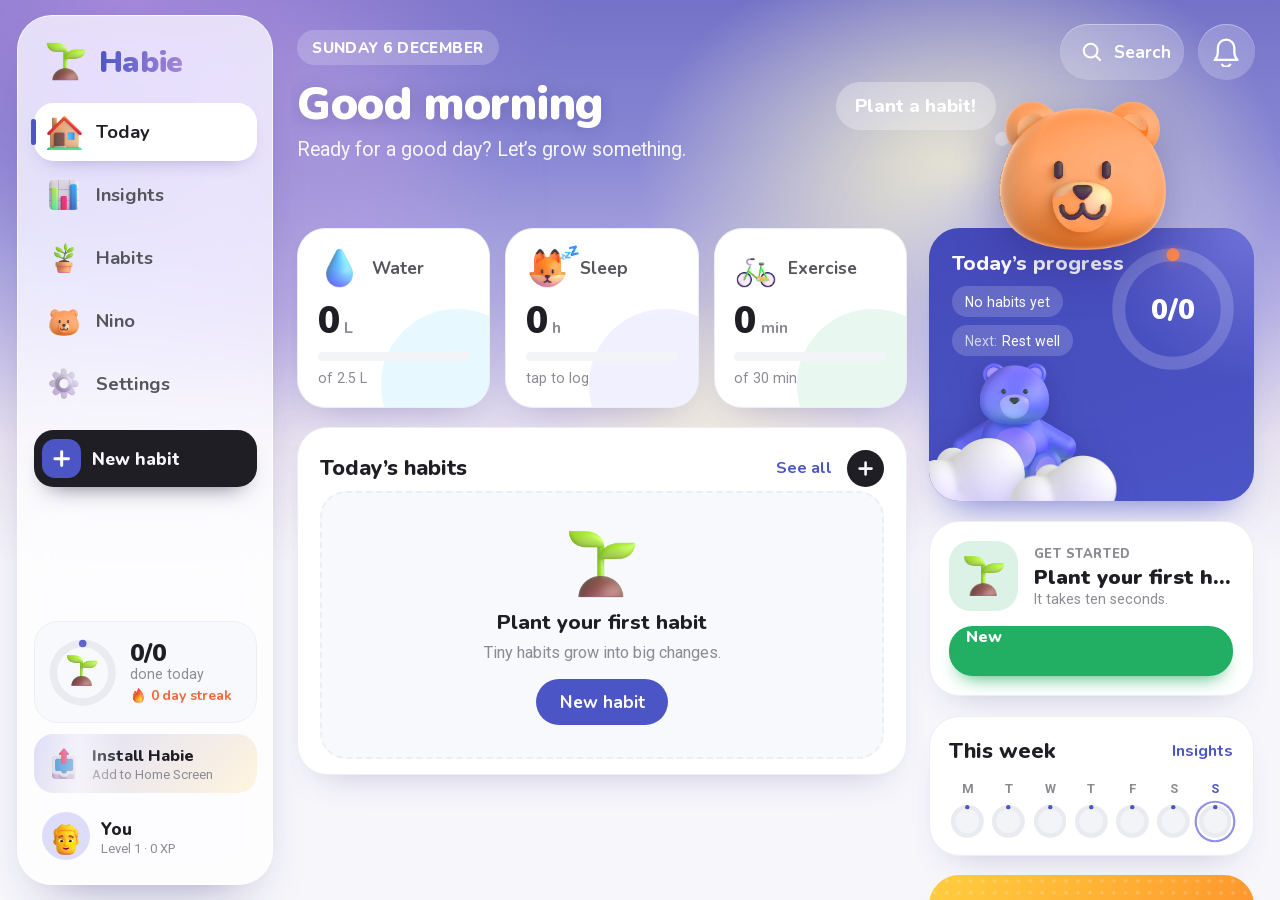
==== commit 81cda315: "Start new users with a blank garden, fix streak dots and the rotate prompt - New installs get no hab" ====
--- a/index.html
+++ b/index.html
@@ -48,7 +48,7 @@
       <a class="nav" href="#buddy" data-nav="buddy"><img data-buddy-img src="assets/3d/bear-orange.png" alt=""><span data-buddy-name>Nino</span></a>
       <a class="nav" href="#settings" data-nav="settings"><img src="assets/3d/gear.png" alt=""><span>Settings</span></a>
     </nav>
-    <a class="side-new" href="#new"><span class="side-plus"><svg width="16" height="16" viewBox="0 0 14 14" stroke="currentColor" stroke-width="2.4" stroke-linecap="round"><path d="M7 1.5v11M1.5 7h11"/></svg></span>New habit<kbd>⌘N</kbd></a>
+    <a class="side-new" href="#new"><span class="side-plus"><svg width="16" height="16" viewBox="0 0 14 14" stroke="currentColor" stroke-width="2.4" stroke-linecap="round"><path d="M7 1.5v11M1.5 7h11"/></svg></span>New habit</a>
 
     <a class="side-today" href="#home">
       <span class="side-ring"><svg width="64" height="64" viewBox="0 0 64 64"><circle cx="32" cy="32" r="27" fill="none" class="ring-track" stroke-width="7"/><circle id="side-ring" cx="32" cy="32" r="27" fill="none" stroke="url(#sideG)" stroke-width="7" stroke-linecap="round" stroke-dasharray="0 170" transform="rotate(-90 32 32)"/><defs><linearGradient id="sideG" x1="0" y1="0" x2="1" y2="1"><stop offset="0" class="xp-stop1"/><stop offset="1" class="xp-stop2"/></linearGradient></defs></svg><img id="side-plant" src="assets/3d/herb.png" alt=""></span>
@@ -59,7 +59,7 @@
 
     <a class="side-profile" href="#settings">
       <span class="side-ava"><img src="assets/3d/man.png" alt=""></span>
-      <span><b id="side-name">Lukman</b><span id="side-level">Level 1</span></span>
+      <span><b id="side-name">You</b><span id="side-level">Level 1</span></span>
     </a>
   </aside>
 
@@ -71,7 +71,7 @@
         <header class="hero reveal">
           <div class="hero-text">
             <span class="date-chip" id="home-date"></span>
-            <h1 class="greet" id="greet">Good morning, Lukman</h1>
+            <h1 class="greet" id="greet">Good morning</h1>
             <p class="greet-sub" id="greet-sub">Ready for a good day?</p>
           </div>
           <a class="hero-buddy" href="#buddy" aria-label="Chat with your buddy">
@@ -80,7 +80,7 @@
             <img data-buddy-img src="assets/3d/bear-orange.png" alt="">
           </a>
           <div class="hero-actions">
-            <button class="glass-btn search-pill" data-action="search"><svg width="22" height="22" viewBox="0 0 28 28" fill="none" stroke="currentColor" stroke-width="2.4" stroke-linecap="round"><circle cx="12.5" cy="12.5" r="8"/><path d="m18.5 18.5 5 5"/></svg><span>Search</span><kbd>⌘K</kbd></button>
+            <button class="glass-btn search-pill" data-action="search"><svg width="22" height="22" viewBox="0 0 28 28" fill="none" stroke="currentColor" stroke-width="2.4" stroke-linecap="round"><circle cx="12.5" cy="12.5" r="8"/><path d="m18.5 18.5 5 5"/></svg><span>Search</span></button>
             <button class="glass-btn round" data-action="notifications" aria-label="Reminders">
               <svg width="26" height="28" viewBox="6 5.5 20 22.5" fill="none" stroke="currentColor" stroke-width="1.7" stroke-linecap="round" stroke-linejoin="round"><path d="M7.5 22.5h17c-1.6-1.6-2.4-3.3-2.4-6.3v-2.7a6.1 6.1 0 0 0-12.2 0v2.7c0 3-.8 4.7-2.4 6.3zM13 26c.7 1 1.8 1.6 3 1.6s2.3-.6 3-1.6"/></svg>
               <span class="bell-dot" id="bell-dot"></span>
@@ -477,7 +477,6 @@
     <div class="search-bar">
       <svg width="22" height="22" viewBox="0 0 28 28" fill="none" stroke="currentColor" stroke-width="2.4" stroke-linecap="round"><circle cx="12.5" cy="12.5" r="8"/><path d="m18.5 18.5 5 5"/></svg>
       <input id="search-input" placeholder="Search habits, or type a new one" autocomplete="off" aria-label="Search">
-      <kbd>esc</kbd>
     </div>
     <div class="search-results" id="search-results"></div>
   </div>
--- a/styles.css
+++ b/styles.css
@@ -68,7 +68,6 @@
 button { border: 0; background: none; cursor: pointer; -webkit-tap-highlight-color: transparent; }
 a { color: inherit; text-decoration: none; -webkit-tap-highlight-color: transparent; }
 img { display: block; -webkit-user-drag: none; }
-kbd { font: 700 12px "Roboto"; padding: 3px 7px; border-radius: 7px; background: rgba(0,0,0,.08); color: inherit; opacity: .75; }
 ::view-transition-old(root), ::view-transition-new(root) { animation: none; mix-blend-mode: normal; }
 
 .app { position: relative; height: 100%; margin: 0 auto; overflow: hidden; overflow: clip; background: var(--page); transition: background .4s; }
@@ -145,7 +144,6 @@
 .nav-badge.done { background: #24b064; }
 .side-new { display: flex; align-items: center; gap: 10px; height: 52px; margin-top: 16px; padding: 0 14px 0 8px; border-radius: 18px; background: var(--dark-btn); color: var(--page); font-weight: 800; font-size: 16px; transition: transform .2s; box-shadow: 0 12px 22px -14px rgba(20,20,40,.7); }
 .side-new:active { transform: scale(.96); }
-.side-new kbd { margin-left: auto; background: color-mix(in srgb, var(--page) 18%, transparent); }
 .side-plus { width: 36px; height: 36px; border-radius: 12px; display: grid; place-items: center; background: var(--a); color: #fff; transition: transform .35s cubic-bezier(.3,1.6,.5,1); }
 .side-new:hover .side-plus { transform: rotate(90deg); }
 .side-today { display: flex; align-items: center; gap: 12px; margin-top: auto; padding: 14px 12px; border-radius: 22px; background: var(--surface-3); border: 1px solid var(--line); }
@@ -206,7 +204,6 @@
 .glass-btn:active { transform: scale(.93); }
 .glass-btn.round { position: relative; width: 52px; height: 52px; border-radius: 50%; }
 .search-pill { height: 52px; gap: 10px; padding: 0 12px 0 18px; font-weight: 700; font-size: 16px; }
-.search-pill kbd { background: rgba(255,255,255,.22); opacity: 1; }
 .bell-dot { position: absolute; right: 12px; top: 11px; width: 11px; height: 11px; border-radius: 50%; background: #f2264b; border: 2px solid rgba(255,255,255,.8); transform: scale(0); transition: transform .35s cubic-bezier(.3,1.8,.5,1); }
 .bell-dot.on { transform: scale(1); animation: pulse 2s infinite; }
 
@@ -360,7 +357,8 @@
 .sk-day { position: relative; z-index: 1; display: flex; flex-direction: column; align-items: center; gap: 12px; }
 .sk-l { font-family: "Roboto"; font-size: 14px; color: var(--muted); }
 .sk-day.today .sk-l { color: #f0566c; font-weight: 500; }
-.sk-day > span:last-child { height: 40px; display: grid; place-items: center; }
+.sk-cell { height: 40px; display: grid; place-items: center; }
+.sk-cell > span { flex: none; }
 .sk-track { position: absolute; top: 33px; height: 40px; border-radius: 20px; border: 0 solid transparent; border-left-width: 6px; border-right-width: 6px; background: #fdcdd5 padding-box; box-shadow: 0 0 22px 2px rgba(252,190,200,.5); transform-origin: left; animation: grow-x .9s cubic-bezier(.3,1.1,.5,1); }
 :root[data-mode="dark"] .sk-track { background: #5a2a37 padding-box; box-shadow: 0 0 22px 2px rgba(240,86,108,.25); }
 .sk-line { position: absolute; top: 52px; height: 3px; background: #f58a9b; z-index: 0; }
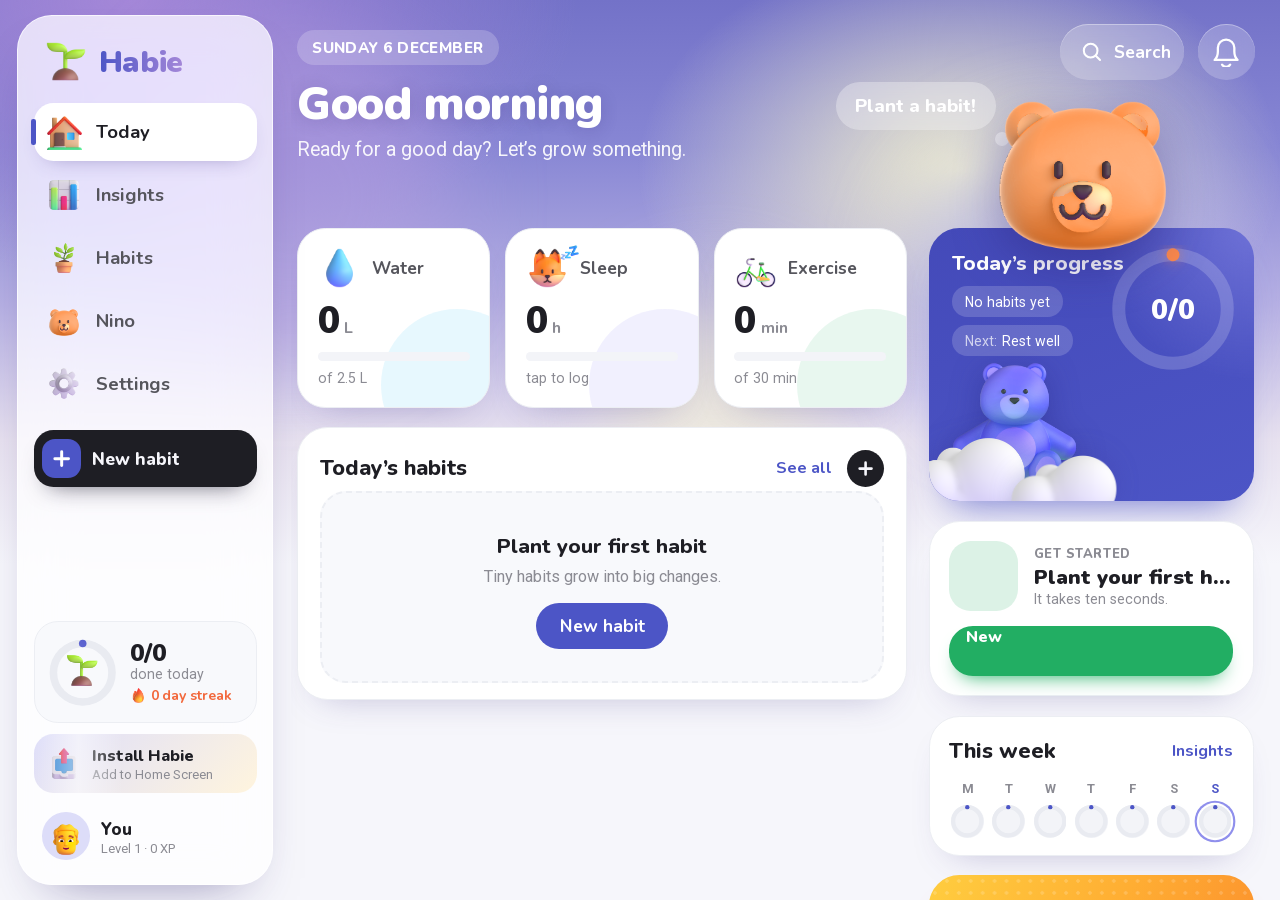
==== commit 0205c023: "Give the buddy an AI brain that can change anything in the app - The buddy talks to an OpenAI-compat" ====
--- a/index.html
+++ b/index.html
@@ -408,6 +408,7 @@
             <div class="card group reveal">
               <h3>App</h3>
               <button class="row link-row" data-action="install" id="install-row"><span class="pref-ic" style="--pc:#4c55c6"><img src="assets/3d/outbox-tray.png" alt=""></span><span class="row-t"><b>Install Habie</b><span id="install-sub">Add it to your Home Screen</span></span><svg width="9" height="14" viewBox="0 0 10 16" fill="none" stroke="currentColor" stroke-width="2" stroke-linecap="round" stroke-linejoin="round"><path d="m2.5 2.5 5 5.5-5 5.5"/></svg></button>
+              <button class="row link-row" data-action="api-key"><span class="pref-ic" style="--pc:#7b6cf6"><img src="assets/3d/brain.png" alt=""></span><span class="row-t"><b>Buddy brain</b><span id="brain-sub">Simple · add an API key</span></span><svg width="9" height="14" viewBox="0 0 10 16" fill="none" stroke="currentColor" stroke-width="2" stroke-linecap="round" stroke-linejoin="round"><path d="m2.5 2.5 5 5.5-5 5.5"/></svg></button>
               <button class="row link-row" data-action="privacy"><span class="pref-ic" style="--pc:#22ae63"><img src="assets/3d/shield.png" alt=""></span><span class="row-t"><b>Your data</b><span>Export or start fresh</span></span><svg width="9" height="14" viewBox="0 0 10 16" fill="none" stroke="currentColor" stroke-width="2" stroke-linecap="round" stroke-linejoin="round"><path d="m2.5 2.5 5 5.5-5 5.5"/></svg></button>
               <button class="row link-row" data-action="invite"><span class="pref-ic" style="--pc:#f0679b"><img src="assets/3d/wrapped-gift.png" alt=""></span><span class="row-t"><b>Invite friends</b><span>Grow together</span></span><svg width="9" height="14" viewBox="0 0 10 16" fill="none" stroke="currentColor" stroke-width="2" stroke-linecap="round" stroke-linejoin="round"><path d="m2.5 2.5 5 5.5-5 5.5"/></svg></button>
             </div>
--- a/styles.css
+++ b/styles.css
@@ -799,6 +799,8 @@
 .sh-btn.danger { background: #e0455a; color: #fff; }
 .sh-btn img { width: 30px; }
 .sh-pair { display: grid; grid-template-columns: 1fr 1fr; gap: 12px; }
+.sh-input { width: 100%; height: 56px; margin-top: 20px; padding: 0 20px; border-radius: 18px; border: 0; background: var(--surface-2); color: var(--ink); font: 500 17px "Roboto"; outline: none; box-shadow: inset 0 0 0 2px transparent; transition: box-shadow .2s; }
+.sh-input:focus { box-shadow: inset 0 0 0 2px var(--a); }
 .sh-row { display: flex; align-items: center; gap: 14px; width: 100%; height: 64px; padding: 0 14px; border-radius: 20px; font-weight: 800; font-size: 17px; text-align: left; transition: background .2s; }
 .sh-row img { width: 34px; }
 .sh-row:hover { background: var(--surface-2); }
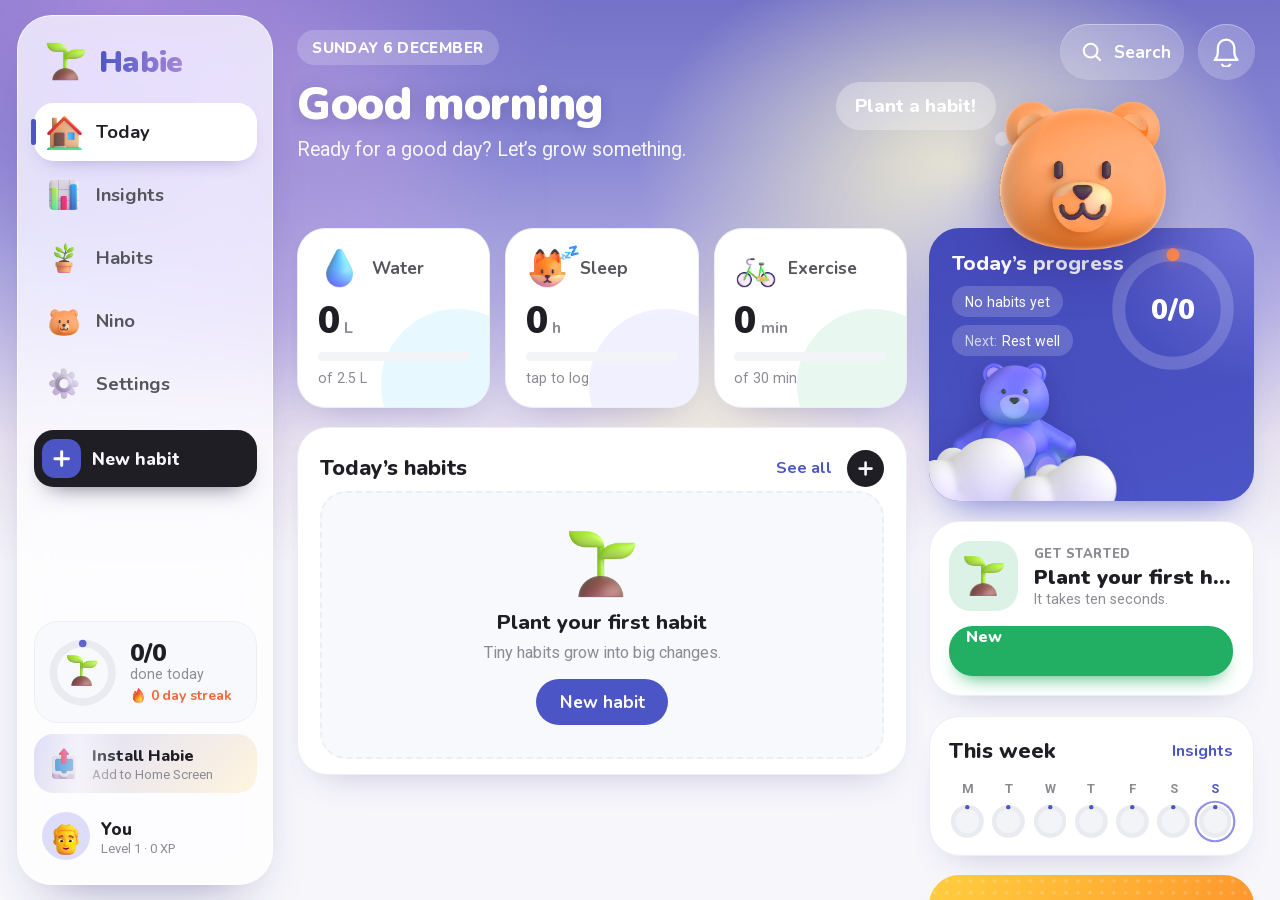
==== commit 8f4e3a80: "Add an icon picker with 140 emoji, 15 new badges, and Markdown + LaTeX chat - 94 more Fluent Emoji 3" ====
--- a/index.html
+++ b/index.html
@@ -21,6 +21,7 @@
 <link rel="preload" href="assets/fonts/nunito-latin.woff2" as="font" type="font/woff2" crossorigin>
 <link rel="preload" href="assets/fonts/roboto-latin.woff2" as="font" type="font/woff2" crossorigin>
 <link rel="stylesheet" href="styles.css">
+<link rel="stylesheet" href="assets/vendor/katex/katex.min.css">
 </head>
 <body>
 <div class="app" id="app">
@@ -442,6 +443,7 @@
           </div>
           <div class="n-ideas" id="n-ideas"></div>
           <h4>Icon</h4>
+          <div class="icon-tabs" id="n-icon-tabs"></div>
           <div class="n-icons" id="n-icons"></div>
         </div>
         <div class="ed-col">
--- a/styles.css
+++ b/styles.css
@@ -669,6 +669,30 @@
 .m-body { display: flex; flex-direction: column; gap: 8px; }
 .msg.bot p { padding: 12px 18px; border-radius: 22px 22px 22px 6px; background: var(--surface-2); color: var(--ink); font-family: "Roboto"; font-size: 17px; line-height: 25px; -webkit-user-select: text; user-select: text; }
 .msg.bot p b { font-weight: 500; color: var(--a-ink); }
+/* Markdown replies from the AI buddy */
+.m-md { padding: 12px 18px; border-radius: 22px 22px 22px 6px; background: var(--surface-2); color: var(--ink); font-family: "Roboto"; font-size: 17px; line-height: 25px; -webkit-user-select: text; user-select: text; overflow-wrap: anywhere; }
+.m-body > .m-md:has(+ .m-cards) { border-bottom-left-radius: 22px; }
+.m-md > :first-child { margin-top: 0; } .m-md > :last-child { margin-bottom: 0; }
+.m-md p, .m-md ul, .m-md ol, .m-md pre, .m-md blockquote, .m-md table, .m-md .katex-display { margin: 0 0 10px; }
+.msg.bot .m-md p { padding: 0; background: none; border-radius: 0; font-size: inherit; line-height: inherit; }
+.m-md strong, .m-md b { font-weight: 700; color: var(--a-ink); }
+.m-md em { font-style: italic; }
+.m-md h1, .m-md h2, .m-md h3, .m-md h4 { margin: 14px 0 6px; font-family: "Nunito"; font-weight: 900; line-height: 1.25; color: var(--ink); }
+.m-md h1 { font-size: 22px; } .m-md h2 { font-size: 20px; } .m-md h3, .m-md h4 { font-size: 18px; }
+.m-md ul, .m-md ol { padding-left: 22px; }
+.m-md ul { list-style: disc; } .m-md ol { list-style: decimal; }
+.m-md li { margin: 3px 0; } .m-md li::marker { color: var(--a); }
+.m-md a { color: var(--a-ink); text-decoration: underline; text-underline-offset: 3px; }
+.m-md code { padding: 2px 6px; border-radius: 6px; background: color-mix(in srgb, var(--ink) 8%, transparent); font: 15px ui-monospace, "SF Mono", Menlo, monospace; }
+.m-md pre { padding: 12px 14px; border-radius: 14px; background: color-mix(in srgb, var(--ink) 7%, transparent); overflow-x: auto; }
+.m-md pre code { padding: 0; background: none; font-size: 14px; line-height: 21px; }
+.m-md blockquote { padding-left: 12px; border-left: 3px solid var(--a-soft); color: var(--muted); }
+.m-md hr { margin: 12px 0; border: 0; border-top: 1px solid var(--line); }
+.m-md table { display: block; overflow-x: auto; border-collapse: collapse; font-size: 15px; }
+.m-md th, .m-md td { padding: 6px 12px; border-bottom: 1px solid var(--line); text-align: left; }
+.m-md th { font-weight: 700; color: var(--ink); }
+.m-md .katex { font-size: 1.08em; }
+.m-md .katex-display { overflow-x: auto; overflow-y: hidden; padding: 4px 0; }
 .msg.typing p { display: flex; gap: 6px; padding: 16px 20px; }
 .msg.typing p i { width: 8px; height: 8px; border-radius: 50%; background: var(--faint); animation: typing 1.1s infinite; }
 .msg.typing p i:nth-child(2) { animation-delay: .15s; } .msg.typing p i:nth-child(3) { animation-delay: .3s; }
@@ -833,6 +857,7 @@
 .save-btn:disabled { opacity: .4; }
 .editor-body { flex: 1; overflow-y: auto; display: grid; grid-template-columns: 1fr 1fr; gap: 26px; padding: 6px 26px 26px; scrollbar-width: none; }
 .editor-body::-webkit-scrollbar { display: none; }
+.editor-body > * { min-width: 0; }
 .ed-col { display: flex; flex-direction: column; }
 .ed-col h4 { margin: 18px 2px 10px; font-weight: 800; font-size: 13px; letter-spacing: .5px; text-transform: uppercase; color: var(--muted); }
 .n-preview { display: flex; align-items: center; gap: 16px; padding: 16px; }
@@ -849,7 +874,14 @@
 .idea img { width: 24px; }
 .idea:hover { border-color: var(--hc); }
 .idea:active { transform: scale(.94); }
-.n-icons { display: grid; grid-template-columns: repeat(6, 1fr); gap: 8px; }
+.icon-tabs { display: flex; gap: 6px; margin: 0 -26px 10px; padding: 2px 26px; overflow-x: auto; scrollbar-width: none; }
+.icon-tabs::-webkit-scrollbar { display: none; }
+.icon-tab { flex: none; display: flex; align-items: center; gap: 6px; height: 36px; padding: 0 12px 0 6px; border-radius: 18px; background: var(--surface); border: 1px solid var(--line); font-weight: 800; font-size: 13px; color: var(--ink-2); transition: background .2s, color .2s, transform .2s; }
+.icon-tab img { width: 24px; }
+.icon-tab.on { background: var(--hc); border-color: var(--hc); color: #fff; }
+.icon-tab:active { transform: scale(.94); }
+.n-icons { display: grid; grid-template-columns: repeat(6, 1fr); gap: 8px; max-height: 236px; overflow-y: auto; padding: 3px; margin: -3px; scrollbar-width: none; }
+.n-icons::-webkit-scrollbar { display: none; }
 .pick { aspect-ratio: 1; border-radius: 18px; background: var(--surface); border: 1px solid var(--line); display: grid; place-items: center; transition: background .25s, box-shadow .25s, transform .25s cubic-bezier(.3,1.6,.5,1); }
 .pick img { width: 36px; transition: transform .35s cubic-bezier(.3,1.6,.5,1); }
 .pick:hover img { transform: scale(1.14) rotate(-8deg); }
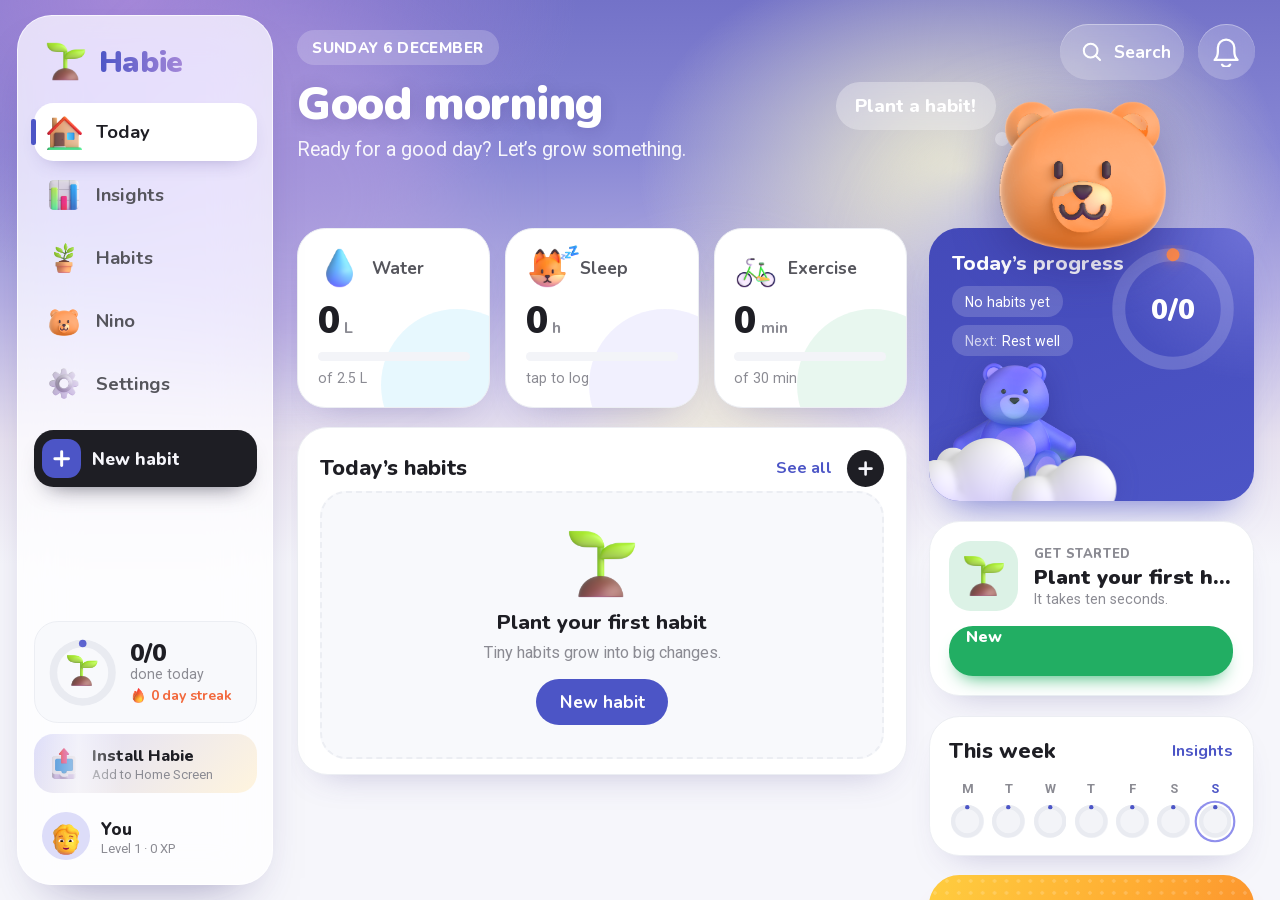
==== commit 1881edc8: "Let people choose their profile picture: five figures, four skin tones The profile defaulted to a ma" ====
--- a/index.html
+++ b/index.html
@@ -3,11 +3,33 @@
 <head>
 <meta charset="utf-8">
 <meta name="viewport" content="width=device-width, initial-scale=1, viewport-fit=cover, user-scalable=no">
-<title>Habie</title>
-<meta name="description" content="A playful habit tracker for iPad. Grow a garden of small habits.">
+<title>Habie · Habit tracker for iPad</title>
+<meta name="description" content="Habie is a playful habit tracker for iPad. Grow a garden of small habits with timers, quit counters, streak freezes, insights and an AI buddy who can set everything up for you.">
+<meta name="application-name" content="Habie">
+<meta name="author" content="Abhinav Prabhakar">
+<meta name="color-scheme" content="light dark">
 <meta name="theme-color" content="#7372c8">
+<meta name="format-detection" content="telephone=no">
+<link rel="canonical" href="https://abhinav-prabhakar.github.io/Habie/">
 <link rel="manifest" href="manifest.webmanifest">
+<link rel="icon" href="favicon.ico" sizes="48x48">
+<link rel="icon" type="image/png" sizes="32x32" href="assets/icons/favicon-32.png">
+<link rel="icon" type="image/png" sizes="16x16" href="assets/icons/favicon-16.png">
 <link rel="icon" type="image/png" sizes="192x192" href="assets/icons/icon-192.png">
+<!-- link previews -->
+<meta property="og:type" content="website">
+<meta property="og:site_name" content="Habie">
+<meta property="og:title" content="Habie · Habit tracker for iPad">
+<meta property="og:description" content="Grow a garden of small habits. Timers, quit counters, streak freezes, patterns and an AI buddy, in a playful iPad app that works offline.">
+<meta property="og:url" content="https://abhinav-prabhakar.github.io/Habie/">
+<meta property="og:image" content="https://abhinav-prabhakar.github.io/Habie/assets/og.png">
+<meta property="og:image:width" content="1200">
+<meta property="og:image:height" content="630">
+<meta property="og:image:alt" content="Habie's Today screen on an iPad">
+<meta name="twitter:card" content="summary_large_image">
+<meta name="twitter:title" content="Habie · Habit tracker for iPad">
+<meta name="twitter:description" content="Grow a garden of small habits, with an AI buddy who can set everything up for you.">
+<meta name="twitter:image" content="https://abhinav-prabhakar.github.io/Habie/assets/og.png">
 <!-- iPadOS home-screen app -->
 <meta name="apple-mobile-web-app-capable" content="yes">
 <meta name="mobile-web-app-capable" content="yes">
@@ -59,7 +81,7 @@
     <button class="side-install" id="install-btn" data-action="install" hidden><img src="assets/3d/outbox-tray.png" alt=""><span><b>Install Habie</b>Add to Home Screen</span></button>
 
     <a class="side-profile" href="#settings">
-      <span class="side-ava"><img src="assets/3d/man.png" alt=""></span>
+      <span class="side-ava"><img data-avatar-img src="assets/3d/people/person-default.png" alt=""></span>
       <span><b id="side-name">You</b><span id="side-level">Level 1</span></span>
     </a>
   </aside>
@@ -193,6 +215,11 @@
             <span class="lv-label" id="lv-label"></span>
           </a>
 
+          <div class="card patterns-card reveal">
+            <div class="card-head"><h3><img src="assets/3d/crystal-ball.png" alt="">Patterns</h3><button class="chip-btn" id="patterns-ask" data-action="ask-insights" hidden><img src="assets/3d/sparkles.png" alt=""><span>Ask</span></button></div>
+            <div id="patterns"></div>
+          </div>
+
           <div class="card matrix-card reveal">
             <div class="card-head"><h3>Last 14 days</h3><button class="chip-btn" data-action="sort"><svg width="18" height="18" viewBox="0 0 28 28" fill="none" stroke="currentColor" stroke-width="2.4" stroke-linecap="round" stroke-linejoin="round"><path d="M3 7h18M3 13h12M3 19h8M15.5 19.5l3 3 6-6.5"/></svg><span id="sort-label">By time of day</span></button></div>
             <div class="matrix" id="matrix"></div>
@@ -266,13 +293,21 @@
 
             <div class="card d-today">
               <div class="card-head"><h3 id="d-day-label">Today</h3><span id="d-count"></span></div>
+              <div class="d-special" id="d-special"></div>
               <div class="units" id="d-units"></div>
               <div class="amounts" id="d-amounts"></div>
               <button class="d-log" id="d-log" data-action="log"></button>
             </div>
 
+            <div class="card d-notes">
+              <div class="card-head"><h3>How did it feel?</h3><span id="d-note-day"></span></div>
+              <div class="moods" id="d-moods"></div>
+              <textarea id="d-note" class="d-note" rows="2" maxlength="280" placeholder="Add a note for this day…" aria-label="Note"></textarea>
+              <div class="note-list" id="d-note-list"></div>
+            </div>
+
             <div class="d-stats">
-              <div class="stat-tile"><img src="assets/3d/fire.png" alt=""><b id="d-streak">0</b><span>day streak</span></div>
+              <div class="stat-tile"><img src="assets/3d/fire.png" alt=""><b id="d-streak">0</b><span id="d-streak-l">day streak</span></div>
               <div class="stat-tile"><img src="assets/3d/trophy.png" alt=""><b id="d-best">0</b><span>best streak</span></div>
               <div class="stat-tile"><img src="assets/3d/chart-increasing.png" alt=""><b id="d-rate">0%</b><span>last 30 days</span></div>
             </div>
@@ -363,9 +398,11 @@
         <div class="set-grid">
           <div class="set-col">
             <div class="card profile reveal">
-              <div class="avatar">
+              <div class="avatar" id="avatar" role="group" aria-label="Profile picture. Swipe to change, tap for skin tone">
                 <svg class="avatar-ring" width="132" height="132" viewBox="0 0 132 132"><circle cx="66" cy="66" r="60" fill="none" class="ring-track" stroke-width="7"/><circle id="xp-ring" cx="66" cy="66" r="60" fill="none" stroke="url(#xpG)" stroke-width="7" stroke-linecap="round" stroke-dasharray="0 377" transform="rotate(-90 66 66)"/><defs><linearGradient id="xpG" x1="0" y1="0" x2="1" y2="1"><stop offset="0" class="xp-stop1"/><stop offset="1" class="xp-stop2"/></linearGradient></defs></svg>
-                <span class="avatar-bg"><img src="assets/3d/man.png" alt=""></span>
+                <span class="avatar-bg"><img data-avatar-img id="p-ava" src="assets/3d/people/person-default.png" alt="" draggable="false"></span>
+                <button class="ava-arrow prev" data-avatar-step="-1" aria-label="Previous picture"><svg width="8" height="12" viewBox="0 0 8 12" fill="none" stroke="currentColor" stroke-width="2.2" stroke-linecap="round" stroke-linejoin="round"><path d="M6 2 2 6l4 4"/></svg></button>
+                <button class="ava-arrow next" data-avatar-step="1" aria-label="Next picture"><svg width="8" height="12" viewBox="0 0 8 12" fill="none" stroke="currentColor" stroke-width="2.2" stroke-linecap="round" stroke-linejoin="round"><path d="m2 2 4 4-4 4"/></svg></button>
                 <span class="lvl" id="p-level">Lv 1</span>
               </div>
               <div class="p-info">
@@ -447,6 +484,14 @@
           <div class="n-icons" id="n-icons"></div>
         </div>
         <div class="ed-col">
+          <h4>Type</h4>
+          <div class="segm n-types" id="n-types">
+            <button data-type="count"><img src="assets/3d/check-mark-button.png" alt="">Check-in</button>
+            <button data-type="amount"><img src="assets/3d/droplet.png" alt="">Litres</button>
+            <button data-type="timer"><img src="assets/3d/timer-clock.png" alt="">Timer</button>
+            <button data-type="quit"><img src="assets/3d/prohibited.png" alt="">Quit</button>
+          </div>
+          <p class="n-type-hint" id="n-type-hint"></p>
           <h4>Colour</h4>
           <div class="n-colors" id="n-colors"></div>
           <h4>Time of day</h4>
@@ -455,10 +500,22 @@
             <button class="time-opt" data-time="afternoon"><img src="assets/3d/sun.png" alt=""><span>Afternoon</span></button>
             <button class="time-opt" data-time="evening"><img src="assets/3d/crescent-moon.png" alt=""><span>Evening</span></button>
           </div>
-          <h4>Repeat</h4>
-          <div class="n-days" id="n-days"></div>
-          <h4>Daily goal</h4>
-          <div class="n-goal">
+          <div id="n-repeat-wrap">
+            <h4>Repeat</h4>
+            <div class="segm n-freqs" id="n-freqs">
+              <button data-freq="days">On days</button>
+              <button data-freq="interval">Every few days</button>
+              <button data-freq="weekly">Times a week</button>
+            </div>
+            <div class="n-days" id="n-days"></div>
+            <div class="n-goal n-freq-step" id="n-freq-step">
+              <button class="step" data-freq-step="-1" aria-label="Less"><svg width="18" height="18" viewBox="0 0 20 20" stroke="currentColor" stroke-width="2.6" stroke-linecap="round"><path d="M4 10h12"/></svg></button>
+              <div class="goal-mid"><b id="n-freq-label"></b></div>
+              <button class="step" data-freq-step="1" aria-label="More"><svg width="18" height="18" viewBox="0 0 20 20" stroke="currentColor" stroke-width="2.6" stroke-linecap="round"><path d="M10 4v12M4 10h12"/></svg></button>
+            </div>
+          </div>
+          <h4 id="n-goal-h">Daily goal</h4>
+          <div class="n-goal" id="n-goal-row">
             <button class="step" data-step="-1" aria-label="Less"><svg width="18" height="18" viewBox="0 0 20 20" stroke="currentColor" stroke-width="2.6" stroke-linecap="round"><path d="M4 10h12"/></svg></button>
             <div class="goal-mid"><b id="n-goal"></b><span class="goal-pips" id="n-goal-pips"></span></div>
             <button class="step" data-step="1" aria-label="More"><svg width="18" height="18" viewBox="0 0 20 20" stroke="currentColor" stroke-width="2.6" stroke-linecap="round"><path d="M10 4v12M4 10h12"/></svg></button>
--- a/styles.css
+++ b/styles.css
@@ -61,6 +61,7 @@
    Base
    ===================================================================== */
 * { box-sizing: border-box; margin: 0; padding: 0; }
+[hidden] { display: none !important; }
 html, body { height: 100%; }
 body { background: var(--body); font-family: "Nunito", system-ui, sans-serif; color: var(--ink); -webkit-font-smoothing: antialiased; overflow: hidden; overscroll-behavior: none; -webkit-user-select: none; user-select: none; -webkit-touch-callout: none; transition: background .4s; }
 input, textarea { -webkit-user-select: text; user-select: text; }
@@ -994,3 +995,119 @@
 .toast span { overflow: hidden; text-overflow: ellipsis; }
 .toast.show { translate: -50% 0; }
 .toast.show img { animation: popin .5s cubic-bezier(.3,1.5,.5,1) .1s backwards; }
+
+/* =========================================================================
+   Streak freezes, rest days, habit types, notes, patterns
+   ========================================================================= */
+/* day dots */
+.mw .d.frozen, .mw .d.rest { background: color-mix(in srgb, #7cc6ff 22%, var(--surface)); }
+.mw .d.rest { background: color-mix(in srgb, #ffcf5c 24%, var(--surface)); }
+.mw .d.frozen img, .mw .d.rest img { width: 20px; }
+.sk-day .dot.ice, .sk-day .dot.rest { width: 30px; height: 30px; background: color-mix(in srgb, #7cc6ff 28%, var(--surface)); }
+.sk-day .dot.rest { background: color-mix(in srgb, #ffcf5c 30%, var(--surface)); }
+.sk-day .dot.ice img, .sk-day .dot.rest img { width: 20px; }
+.sk-foot { display: flex; align-items: center; justify-content: space-between; gap: 10px; }
+.sk-freeze { display: inline-flex; align-items: center; gap: 6px; height: 30px; padding: 0 12px 0 6px; border-radius: 15px; background: color-mix(in srgb, #7cc6ff 20%, var(--surface)); color: #2a7fbf; font-weight: 700; font-size: 13px; }
+:root[data-mode="dark"] .sk-freeze { color: #9fd4ff; }
+.sk-freeze img { width: 20px; }
+.md.frozen { background: color-mix(in srgb, #7cc6ff 18%, var(--surface)); }
+.md.rest { background: color-mix(in srgb, #ffcf5c 16%, var(--surface)); }
+.md.frozen img, .md.rest img { position: absolute; right: -6px; top: -8px; width: 22px; }
+.lv-slip { background: color-mix(in srgb, #e0455a 70%, var(--surface)); }
+.lv-rest { background: repeating-linear-gradient(135deg, var(--surface-2) 0 6px, transparent 6px 12px); animation: none !important; }
+
+/* rest day */
+.rest-row { display: flex; align-items: center; justify-content: center; gap: 8px; width: 100%; margin-top: 10px; padding: 12px; border-radius: 18px; border: 1.5px dashed var(--line); font-weight: 700; font-size: 14px; color: var(--muted); transition: background .2s, color .2s; }
+.rest-row:hover { background: var(--surface-2); color: var(--ink-2); }
+.rest-row img { width: 22px; }
+.rest-banner { display: flex; align-items: center; gap: 14px; margin-bottom: 10px; padding: 14px 18px; border-radius: 20px; background: color-mix(in srgb, #ffcf5c 20%, var(--surface)); }
+.rest-banner img { width: 40px; animation: sway 4s ease-in-out infinite; }
+.rest-banner span { flex: 1; display: flex; flex-direction: column; font-family: "Roboto"; font-size: 14px; color: var(--muted); }
+.rest-banner b { font-family: "Nunito"; font-weight: 900; font-size: 17px; color: var(--ink); }
+
+/* timer and quit buttons */
+.h-check.timer .h-check-in { color: var(--hc); }
+.h-check.timer.running .h-check-in { background: var(--hc); color: #fff; animation: pulse 1.6s infinite; }
+.h-check.quit .h-check-in { width: 38px; height: 38px; background: color-mix(in srgb, #24b064 16%, var(--surface)); color: #1d9a56; font-size: 15px; }
+.h-check.quit.slipped .h-check-in { background: color-mix(in srgb, #e0455a 16%, var(--surface)); color: #e0455a; }
+.habit.quit-row.slipped .h-s { color: #e0455a; }
+
+/* detail: timer */
+.d-special:empty { display: none; }
+.timer-box { display: flex; align-items: center; gap: 24px; margin-top: 14px; }
+.timer-face { position: relative; flex: none; width: 132px; height: 132px; display: grid; place-items: center; }
+.timer-face > svg { position: absolute; inset: 0; }
+.timer-face > svg circle { transition: stroke-dasharray .9s linear; }
+.timer-face b { position: relative; font-weight: 900; font-size: 30px; font-variant-numeric: tabular-nums; color: var(--ink); }
+.timer-ctl { flex: 1; display: flex; flex-direction: column; gap: 10px; }
+.timer-go { display: flex; align-items: center; justify-content: center; gap: 10px; height: 56px; border-radius: 28px; background: var(--hc); color: #fff; font-weight: 900; font-size: 18px; box-shadow: 0 14px 24px -14px var(--hc); transition: transform .2s; }
+.timer-go:active { transform: scale(.96); }
+.timer-box.running .timer-go { background: var(--ink); color: var(--page); }
+.timer-adj { display: grid; grid-template-columns: 56px 1fr 1fr; gap: 8px; }
+.timer-adj .amt { height: 44px; font-size: 14px; }
+
+/* detail: quit */
+.quit-hero { margin-top: 10px; padding: 18px; border-radius: 22px; text-align: center; background: color-mix(in srgb, #24b064 12%, var(--surface)); }
+.quit-hero b { display: block; font-weight: 900; font-size: 56px; line-height: 1; color: #1d9a56; }
+.quit-hero span { font-weight: 800; font-size: 16px; color: var(--ink-2); }
+.quit-hero p { margin-top: 8px; font-family: "Roboto"; font-size: 14px; color: var(--muted); }
+.quit-hero.slipped { background: color-mix(in srgb, #e0455a 10%, var(--surface)); }
+.quit-hero.slipped b { color: #e0455a; }
+.d-log.slip { background: var(--surface-2); color: #e0455a; box-shadow: none; }
+.d-log[hidden] { display: none; }
+
+/* detail: notes & mood */
+.d-notes { padding: 20px 22px; }
+.moods { display: grid; grid-template-columns: repeat(5, 1fr); gap: 8px; margin-top: 14px; }
+.mood { display: flex; flex-direction: column; align-items: center; gap: 4px; padding: 10px 0 8px; border-radius: 18px; background: var(--surface-2); font: 500 12px "Roboto"; color: var(--muted); transition: background .2s, transform .2s; }
+.mood img { width: 34px; filter: grayscale(.7); opacity: .65; transition: filter .25s, opacity .25s, transform .3s cubic-bezier(.3,1.6,.5,1); }
+.mood:hover img { filter: none; opacity: 1; }
+.mood.on { background: color-mix(in srgb, var(--hc) 16%, var(--surface)); color: var(--ink); box-shadow: inset 0 0 0 2px var(--hc); }
+.mood.on img { filter: none; opacity: 1; transform: scale(1.1); }
+.mood:active { transform: scale(.92); }
+.d-note { display: block; width: 100%; margin-top: 12px; padding: 12px 16px; border: 0; border-radius: 16px; background: var(--surface-2); color: var(--ink); font: 16px/22px "Roboto"; resize: none; outline: none; box-shadow: inset 0 0 0 2px transparent; transition: box-shadow .2s; }
+.d-note:focus { box-shadow: inset 0 0 0 2px var(--hc); }
+.d-note::placeholder { color: var(--faint); }
+.note-list:empty { display: none; }
+.note-list { display: flex; flex-direction: column; gap: 8px; margin-top: 14px; }
+.note-row { display: flex; align-items: flex-start; gap: 10px; font: 14px/20px "Roboto"; color: var(--ink-2); }
+.note-row img { flex: none; width: 24px; }
+.note-row b { margin-right: 8px; font-weight: 500; color: var(--muted); }
+.note-dot { flex: none; width: 10px; height: 10px; margin: 5px 7px; border-radius: 50%; background: var(--hc); }
+
+/* editor: type and repeat */
+.segm { display: grid; grid-auto-flow: column; grid-auto-columns: 1fr; gap: 4px; padding: 4px; border-radius: 18px; background: var(--surface-2); }
+.segm button { display: flex; align-items: center; justify-content: center; gap: 6px; height: 42px; border-radius: 14px; font-weight: 800; font-size: 13px; color: var(--muted); transition: background .25s, color .25s, box-shadow .25s; }
+.segm button img { width: 22px; }
+.segm button.on { background: var(--surface); color: var(--ink); box-shadow: 0 4px 12px -6px rgba(0,0,0,.25), inset 0 0 0 2px var(--hc); }
+.n-type-hint { margin: 8px 4px 0; font: 13px/18px "Roboto"; color: var(--muted); }
+.n-freqs { margin-bottom: 10px; }
+.n-days[hidden], .n-freq-step[hidden], #n-repeat-wrap[hidden], #n-goal-row[hidden], #n-goal-h[hidden] { display: none; }
+
+/* insights: patterns */
+.patterns-card { grid-column: span 3; padding: 20px 22px; }
+.patterns-card h3 { display: flex; align-items: center; gap: 10px; }
+.patterns-card h3 img { width: 30px; }
+.patterns-card .chip-btn img { width: 20px; }
+.patterns-card .chip-btn:disabled { opacity: .6; }
+.pt-list { display: grid; grid-template-columns: 1fr 1fr; gap: 10px; margin-top: 14px; }
+.pt-list li { display: flex; align-items: flex-start; gap: 12px; padding: 14px 16px; border-radius: 18px; background: var(--surface-2); font: 15px/22px "Roboto"; color: var(--ink-2); animation: rise-in .45s cubic-bezier(.2,.8,.2,1) backwards; }
+.pt-list li:nth-child(2) { animation-delay: .06s; } .pt-list li:nth-child(3) { animation-delay: .12s; } .pt-list li:nth-child(4) { animation-delay: .18s; }
+.pt-list li img { flex: none; width: 32px; }
+.pt-list b { font-weight: 700; color: var(--a-ink); }
+.pt-empty { display: flex; align-items: center; gap: 12px; margin-top: 12px; font: 15px/22px "Roboto"; color: var(--muted); }
+.pt-empty img { width: 36px; }
+.pt-ai { margin-top: 14px; padding: 16px 18px; border-radius: 20px; background: color-mix(in srgb, var(--a) 9%, var(--surface)); }
+.pt-ai-h { display: flex; align-items: center; gap: 8px; margin-bottom: 8px; font-weight: 800; font-size: 14px; color: var(--a-ink); }
+.pt-ai-h img { width: 26px; }
+.pt-ai .m-md { padding: 0; background: none; border-radius: 0; font-size: 16px; }
+.pt-ai .m-md p { margin: 0 0 8px; }
+
+/* profile picture: swipe for a figure, tap for a skin tone */
+.avatar { touch-action: pan-y; cursor: grab; -webkit-user-select: none; user-select: none; }
+.avatar-bg img { -webkit-user-drag: none; }
+.avatar-bg img.swap { animation: none; }
+.ava-arrow { position: absolute; top: 50%; z-index: 2; width: 26px; height: 26px; margin-top: -13px; border-radius: 50%; display: grid; place-items: center; background: var(--surface); color: var(--muted); box-shadow: 0 3px 10px -3px rgba(0,0,0,.25); opacity: .85; transition: opacity .2s, transform .2s, color .2s; }
+.ava-arrow.prev { left: -8px; } .ava-arrow.next { right: -8px; }
+.ava-arrow:hover { opacity: 1; color: var(--a-ink); }
+.ava-arrow:active { transform: scale(.88); }
